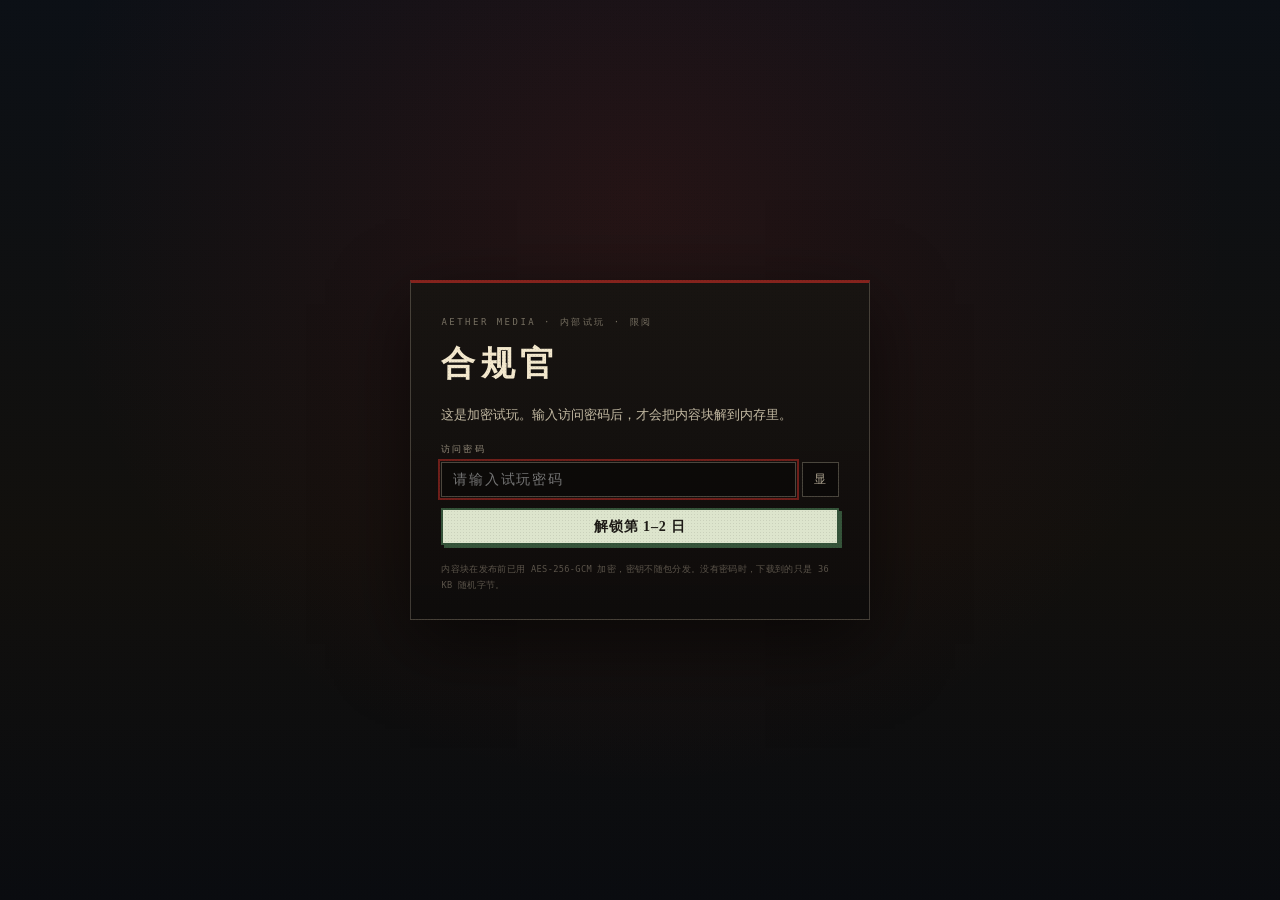
==== index.html @ 69212d33 "demo build 2026-10-22 08:25" ====
<!DOCTYPE html>
<html lang="zh-CN">
  <head>
    <meta charset="UTF-8" />
    <meta name="viewport" content="width=device-width, initial-scale=1.0" />
    <meta name="robots" content="noindex, nofollow" />
    <meta name="referrer" content="no-referrer" />
    <title>合规官 — 试玩版 · Aether Media</title>
    <link rel="icon" type="image/png" href="./assets/images/app-icon.png" />
    <script type="module" crossorigin src="./assets/index-Dkx4NLuJ.js"></script>
    <link rel="stylesheet" crossorigin href="./assets/index-CiY8fDGL.css">
  </head>
  <body class="demo-body">
    <div id="demo-gate"></div>
    <div id="app"></div>
    <noscript>本试玩需要 JavaScript 与 WebCrypto。</noscript>
  </body>
</html>
---- assets/index-CiY8fDGL.css ----
:root{--desk: #241a13;--desk-deep: #150f0a;--paper: #ece0c4;--paper-2: #e3d4b2;--paper-3: #d8c69f;--ink: #1d1a16;--ink-2: #453b2e;--ink-3: #6d5f4a;--red: #ad2b24;--red-deep: #7c1c18;--gold: #b9862c;--jade: #34655a;--green: #3f5f42;--shadow: rgba(12, 8, 5, .45);--serif: "Songti SC", "STSong", "Source Han Serif SC", "Noto Serif SC", "SimSun", serif;--sans: "PingFang SC", "Hiragino Sans GB", "Microsoft YaHei", "Helvetica Neue", Arial, sans-serif;--mono: "SF Mono", "Menlo", "Consolas", monospace;font-family:var(--sans);color-scheme:light}*{box-sizing:border-box}html,body{min-height:100%}html{font-size:calc(16px * var(--ui-scale, 1))}body{margin:0;color:var(--ink);background-color:var(--desk);background-image:linear-gradient(#140e0ad1,#100b08eb),url(./desk-bg-CKVrKDZt.jpg);background-size:cover;background-attachment:fixed;background-position:center;font-size:.9375rem;line-height:1.6;-webkit-font-smoothing:antialiased}body:after{content:"";position:fixed;top:0;right:0;bottom:0;left:0;pointer-events:none;z-index:3;opacity:.16;mix-blend-mode:multiply;background-image:radial-gradient(rgba(0,0,0,.55) .5px,transparent .6px);background-size:3px 3px}html.pref-crt body:before{content:"";position:fixed;top:0;right:0;bottom:0;left:0;pointer-events:none;z-index:30;opacity:1;background-image:radial-gradient(ellipse at 50% 46%,transparent 52%,rgba(0,0,0,.38) 100%),repeating-linear-gradient(to bottom,rgba(0,0,0,.1) 0,rgba(0,0,0,.1) 1px,transparent 1px,transparent 3px);animation:crt-breathe 7.5s steps(1,end) infinite;will-change:opacity}@keyframes crt-breathe{0%,92%{opacity:1}93%{opacity:.92}94%{opacity:1}95%{opacity:.96}to{opacity:1}}html.pref-crt.pref-reduce-motion body:before{animation:none;opacity:1}h1,h2,h3{font-family:var(--serif);font-weight:700;letter-spacing:.04em;margin:0 0 .5rem}.paper{position:relative;padding:1rem 1.15rem 1.15rem;background-color:var(--paper);background-image:linear-gradient(#ece0c4e6,#e3d4b2eb),url(./panel-texture-ByW0bT9y.jpg);background-size:cover;border:1px solid #b9a583;box-shadow:0 1px #fffaeb99 inset,0 14px 30px #00000061}.paper:before{content:"";position:absolute;top:5px;right:5px;bottom:5px;left:5px;border:1px solid rgba(29,26,22,.14);pointer-events:none}.paper-head{display:flex;align-items:baseline;justify-content:space-between;gap:.75rem;padding-bottom:.5rem;margin-bottom:.75rem;border-bottom:2px solid var(--red);position:relative}.paper-head:after{content:"";position:absolute;left:0;right:0;bottom:-5px;height:1px;background:var(--red);opacity:.55}.paper-head h2{margin:0;font-size:.95rem;letter-spacing:.22em;color:var(--red-deep)}.paper-stamp{font-family:var(--mono);font-size:.68rem;letter-spacing:.08em;color:var(--ink-3)}.masthead,.top-bar{display:flex;align-items:center;justify-content:space-between;gap:1rem;flex-wrap:wrap;padding:.55rem 1.25rem;background-color:var(--paper-2);background-image:linear-gradient(#e7d9bced,#d6c4a4f2),url(./panel-texture-ByW0bT9y.jpg);background-size:cover;border-bottom:4px double var(--red);box-shadow:0 6px 18px #00000059;position:sticky;top:0;z-index:6}.masthead-brand,.brand{display:flex;align-items:center;gap:.7rem}.masthead-seal{display:grid;place-items:center;width:2.35rem;height:2.35rem;background:var(--red);color:#fdf3dc;font-family:var(--serif);font-size:1.35rem;font-weight:700;line-height:1;transform:rotate(-4deg);box-shadow:0 2px #0000004d,0 0 0 3px #ad2b2429;border-radius:3px}.masthead-title,.brand-title{margin:0;font-family:var(--serif);font-size:1.3rem;font-weight:900;letter-spacing:.3em;color:var(--ink);line-height:1.15}.masthead-sub,.brand-sub{display:block;margin-top:.1rem;font-size:.66rem;letter-spacing:.16em;text-transform:uppercase;color:var(--ink-3)}.brand-sub{margin-left:.6rem;display:inline}.gauges,.stats{display:flex;align-items:center;gap:.85rem;flex-wrap:wrap;font-size:.7rem;color:var(--ink-2)}.gauge{display:inline-flex;align-items:center;gap:.35rem;font-family:var(--mono);font-size:.66rem;letter-spacing:.04em}.gauge-label{color:var(--ink-3)}.gauge-bar{display:inline-block;width:46px;height:5px;background:#1d1a1629;border:1px solid rgba(29,26,22,.3)}.gauge-bar>span{display:block;height:100%;background:var(--ink-2)}.gauge--perf .gauge-bar>span{background:var(--gold)}.gauge--risk .gauge-bar>span{background:var(--red)}.gauge--trust .gauge-bar>span{background:var(--jade)}.gauge--family .gauge-bar>span{background:#8a6b3f}.gauge-value{min-width:1.6em;text-align:right;font-weight:700}.desk{display:grid;grid-template-columns:minmax(250px,300px) minmax(0,1fr);gap:1rem;padding:1rem 1.15rem .5rem;align-items:start}.desk--three{grid-template-columns:minmax(248px,296px) minmax(0,1fr) minmax(230px,276px)}.desk-host{min-height:100vh}.rules-panel{position:sticky;top:4.7rem}.rule-list{list-style:none;margin:0;padding:0}.rule{padding:0 0 .65rem .7rem;margin-bottom:.65rem;border-bottom:1px dashed rgba(29,26,22,.28);border-left:3px solid rgba(29,26,22,.2)}.rule:last-child{border-bottom:none}.rule strong{display:block;font-family:var(--serif);font-size:.92rem;letter-spacing:.06em}.rule p{margin:.2rem 0 .3rem;font-size:.76rem;line-height:1.55;color:var(--ink-2)}.rule--high{border-left-color:var(--red)}.rule--high strong{color:var(--red-deep)}.rule--medium{border-left-color:var(--gold)}.rule--medium strong{color:#8a5f14}.rule--low{border-left-color:var(--jade)}.rule-markets,.conflict-markets{font-family:var(--mono);font-size:.62rem;letter-spacing:.08em;color:var(--ink-3)}.conflicts{margin-top:.5rem;padding-top:.6rem;border-top:2px solid rgba(29,26,22,.5)}.conflicts h3{font-size:.74rem;letter-spacing:.2em;color:var(--red-deep);margin-bottom:.45rem}.conflicts ul{list-style:none;margin:0;padding:0}.conflicts li{margin-bottom:.6rem;font-size:.74rem;line-height:1.5}.conflict-pair{display:block;font-family:var(--serif);font-weight:700;color:var(--red-deep);letter-spacing:.03em}.conflicts li p{margin:.15rem 0;color:var(--ink-2)}.paper--review{overflow:hidden}.paper--review:after{content:"";position:absolute;right:1.1rem;bottom:.6rem;width:92px;height:92px;background:url(./seal-DqnexsbN.jpg) center / contain no-repeat;mix-blend-mode:multiply;opacity:.22;transform:rotate(-8deg);pointer-events:none;z-index:0}.paper--review>*{position:relative;z-index:1}.case-head{position:relative;padding-bottom:.7rem;margin-bottom:.8rem;border-bottom:1px solid rgba(29,26,22,.25)}.case-badge{display:inline-block;padding:.05rem .45rem;font-family:var(--mono);font-size:.6rem;letter-spacing:.14em;color:var(--red-deep);border:1px solid var(--red);background:#ad2b240f}.case-title,.doc-header h1{margin:.35rem 0 .2rem;font-size:1.5rem;line-height:1.25;letter-spacing:.02em}.case-meta,.summary,.case-summary{margin:.15rem 0;font-size:.76rem;color:var(--ink-3);letter-spacing:.02em}.case-summary{font-size:.84rem;color:var(--ink-2);line-height:1.55}.screening{display:grid;grid-template-columns:minmax(0,1.22fr) minmax(0,1fr);grid-template-areas:"screen strip" "transport strip";gap:.5rem .8rem;align-items:start;margin-bottom:.55rem}.screen{grid-area:screen}.transport{grid-area:transport;align-self:end}.filmstrip{grid-area:strip;align-self:stretch}.screen{position:relative;aspect-ratio:4 / 3;max-height:36vh;overflow:hidden;background:#0d0a07;border:7px solid #171009;box-shadow:0 0 0 1px #000,0 12px 26px #00000080,0 0 0 10px #1d1a1614}.screen-img{width:100%;height:100%;object-fit:cover;display:block;filter:saturate(.88) contrast(1.05) sepia(.08)}.screen-scan{position:absolute;top:0;right:0;bottom:0;left:0;pointer-events:none;background:repeating-linear-gradient(0deg,#00000029 0,#00000029 1px,#0000 1px,#0000 3px);mix-blend-mode:multiply}.screen:after{content:"";position:absolute;top:0;right:0;bottom:0;left:0;pointer-events:none;box-shadow:inset 0 0 90px #000000a6}.screen-hud{position:absolute;top:.5rem;left:.65rem;right:.65rem;display:flex;align-items:center;gap:.6rem;font-family:var(--mono);font-size:.62rem;letter-spacing:.12em;color:#f2e7cd;text-shadow:0 1px 4px rgba(0,0,0,.9);z-index:2}.hud-rec{display:inline-flex;align-items:center;gap:.3rem;color:#f0d9a8}.hud-rec:before{content:"";width:6px;height:6px;border-radius:50%;background:#cf3a2c;box-shadow:0 0 6px #cf3a2c;animation:rec-blink 1.8s infinite}@keyframes rec-blink{0%,45%{opacity:1}55%,to{opacity:.25}}.hud-time{margin-left:auto}.screen-caption{position:absolute;left:0;right:0;bottom:0;display:flex;align-items:baseline;gap:.55rem;padding:1.6rem .75rem .55rem;background:linear-gradient(transparent,#080604db);color:#f4ead4;font-family:var(--serif);font-size:.95rem;letter-spacing:.08em;z-index:2}.screen-shot{flex:none;padding:.02rem .35rem;border:1px solid rgba(244,234,212,.55);font-family:var(--mono);font-size:.58rem;letter-spacing:.12em}.transport{display:flex;align-items:center;gap:.7rem;padding:.55rem 0 .4rem}.transport-buttons{display:flex;gap:.25rem}.transport-buttons .btn{min-width:2.1rem;padding:.2rem .35rem;font-size:.7rem}.btn--play{min-width:2.6rem!important;font-size:.85rem!important;background:var(--ink);color:#f1e4c8;border-color:var(--ink);box-shadow:2px 2px #1d1a1680}.btn--play.is-playing{background:var(--red);border-color:var(--red-deep)}.transport-mode{flex:none;font-family:var(--mono);font-size:.6rem;letter-spacing:.1em;color:var(--ink-3)}.timeline{flex:1;min-width:0;padding-top:.35rem;cursor:pointer;outline:none;touch-action:none}.tl-track{position:relative;height:11px;background:#171008;border:1px solid #000;box-shadow:inset 0 1px 4px #000c}.tl-bands{position:absolute;top:0;right:0;bottom:0;left:0;pointer-events:none;z-index:1}.tl-band{position:absolute;top:0;bottom:0;background:repeating-linear-gradient(135deg,#ad2b248c 0,#ad2b248c 3px,#ad2b2433 3px,#ad2b2433 6px);border-left:1px solid rgba(255,220,160,.55);border-right:1px solid rgba(255,220,160,.55)}.tl-fill{position:absolute;inset:0 auto 0 0;width:0;background:linear-gradient(90deg,#6f1a16,#c0392b 70%,#d9a441);opacity:.28}.tl-markers{position:absolute;top:0;right:0;bottom:0;left:0}.tl-marker{position:absolute;top:50%;width:10px;height:10px;margin-left:-5px;margin-top:-5px;padding:0;border:1px solid #120c07;background:var(--gold);transform:rotate(45deg);cursor:pointer;z-index:3;box-shadow:0 0 0 1px #f2e7cd59}.tl-marker:hover{transform:rotate(45deg) scale(1.35)}.tl-marker--high{background:#c0392b}.tl-marker--medium{background:#c58a2a}.tl-marker--low{background:#5c7f6a}.tl-playhead{position:absolute;top:-5px;bottom:-5px;left:0;width:2px;background:#f5e9cd;box-shadow:0 0 8px #f5e9cde6;z-index:4}.tl-playhead:before{content:"";position:absolute;top:-4px;left:-3px;width:8px;height:8px;background:#f5e9cd;clip-path:polygon(50% 0,100% 100%,0 100%)}.tl-ticks{position:relative;height:1rem;margin-top:.1rem;font-family:var(--mono);font-size:.55rem;color:var(--ink-3)}.tl-tick{position:absolute;top:0;transform:translate(-50%);white-space:nowrap}.tl-tick:first-child{transform:none}.tl-tick:last-child{transform:translate(-100%)}.filmstrip{display:grid;grid-template-columns:repeat(2,minmax(0,1fr));gap:.45rem;list-style:none;margin:.35rem 0 0;padding:.65rem .5rem;background:#1a120b;border:1px solid #000;box-shadow:inset 0 0 0 1px #f2e7cd14;position:relative}.filmstrip:before,.filmstrip:after{content:"";position:absolute;left:0;right:0;height:7px;background-image:repeating-linear-gradient(90deg,rgba(236,224,196,.75) 0 6px,transparent 6px 15px);opacity:.5;pointer-events:none}.filmstrip:before{top:1px}.filmstrip:after{bottom:1px}.strip-cell{display:flex;flex-direction:column;gap:.25rem;min-width:0}.strip-btn{position:relative;display:block;padding:0;border:1px solid #000;background:#0d0a07;cursor:pointer;overflow:hidden;line-height:0;transition:transform .12s ease,box-shadow .12s ease}.strip-btn img{width:100%;aspect-ratio:4 / 3;object-fit:cover;filter:saturate(.8) contrast(1.05) brightness(.92);transition:filter .15s ease}.strip-btn:hover img{filter:saturate(1) brightness(1)}.strip-btn.is-active{border-color:var(--red);box-shadow:0 0 0 2px var(--red),0 0 14px #ad2b248c}.strip-btn.is-active img{filter:saturate(1.05) brightness(1.05)}.strip-no{position:absolute;top:2px;left:3px;font-family:var(--mono);font-size:.55rem;color:#f2e7cd;background:#0a0704ad;padding:0 3px;line-height:1.5}.strip-shot{position:absolute;right:3px;bottom:2px;font-family:var(--mono);font-size:.52rem;letter-spacing:.1em;color:#f2e7cd;background:#0a0704ad;padding:0 3px;line-height:1.5}.strip-btn.is-flagged:after{content:"";position:absolute;top:0;right:0;width:0;height:0;border-top:12px solid var(--red);border-left:12px solid transparent;pointer-events:none}.strip-label{font-size:.65rem;line-height:1.35;color:#ece0c4c7;letter-spacing:.02em;overflow:hidden;display:-webkit-box;-webkit-line-clamp:2;-webkit-box-orient:vertical}.strip-label--flagged{color:#e8b48a}.strip-label--flagged:before{content:"⚠ ";color:#d9624f}.transcript-wrap{margin-bottom:.85rem}.transcript-head{display:flex;align-items:baseline;justify-content:space-between;border-bottom:1px solid rgba(29,26,22,.3);margin-bottom:.35rem}.transcript-head h3{margin:0;font-size:.8rem;letter-spacing:.2em;color:var(--red-deep)}.transcript-hint{font-size:.62rem;color:var(--ink-3);letter-spacing:.04em;transition:color .16s ease}.transcript-hint.is-complete{color:var(--red-deep)}.document-body{max-height:18.5vh;overflow-y:auto;padding:.6rem .75rem;background:#fffae880;border:1px solid rgba(29,26,22,.22);box-shadow:inset 0 0 22px #785f3c24;font-family:var(--serif);font-size:.95rem;line-height:1.85;white-space:pre-wrap}mark.highlight{position:relative;background:#d9a44152;box-shadow:inset 0 -2px #ad2b2459;color:inherit;padding:0 1px;cursor:pointer;transition:background .15s ease}mark.highlight:hover{background:#d9a4418c}mark.highlight.is-current{background:#ad2b2438;box-shadow:inset 0 -2px 0 var(--red);outline:1px dashed rgba(173,43,36,.5);outline-offset:2px}mark.highlight.is-flash{animation:mark-flash .9s ease}@keyframes mark-flash{0%,to{background:#ad2b2433}40%{background:#ad2b2499;color:#fdf3dc}}.mark-badge{display:inline-block;margin:0 0 0 2px;padding:0 3px;font-family:var(--mono);font-size:.55rem;line-height:1.5;color:#fdf3dc;background:var(--red-deep);vertical-align:super}.decisions{display:grid;grid-template-columns:repeat(4,minmax(0,1fr));gap:.55rem;padding-top:.7rem;border-top:2px solid rgba(29,26,22,.35)}.btn{-webkit-appearance:none;-moz-appearance:none;appearance:none;display:inline-flex;flex-direction:column;align-items:center;justify-content:center;gap:.05rem;padding:.42rem .7rem;background:#f3e8cd;color:var(--ink);border:2px solid var(--ink);border-radius:0;font-family:var(--serif);font-size:.88rem;font-weight:700;letter-spacing:.06em;cursor:pointer;box-shadow:3px 3px #1d1a16c7;transition:transform .08s ease,box-shadow .08s ease,background .12s ease}.btn:hover{transform:translate(-1px,-1px);box-shadow:4px 4px #1d1a16d1}.btn:active{transform:translate(2px,2px);box-shadow:1px 1px #1d1a16b3}.btn:focus-visible{outline:2px solid var(--red);outline-offset:2px}.btn-hint{font-family:var(--sans);font-size:.58rem;font-weight:400;letter-spacing:.02em;color:var(--ink-3)}.btn{position:relative}.btn-key{position:absolute;top:.18rem;left:.22rem;min-width:.95rem;padding:0 .18rem;font-family:var(--mono, monospace);font-size:.52rem;line-height:1.15;text-align:center;color:var(--ink-3);border:1px solid currentColor;border-radius:2px;opacity:.55}.btn.is-key-hit{transform:translateY(1px);box-shadow:inset 0 2px #1d1a1659}.decisions-hint{grid-column:1 / -1;margin:0;font-family:var(--sans);font-size:.6rem;letter-spacing:.04em;color:var(--ink-3);text-align:right}.btn--approve{background:#dde5cd;border-color:#35543a;box-shadow:3px 3px #35543a}.btn--modify{background:#f0e3bd;border-color:#8a6418;box-shadow:3px 3px #8a6418}.btn--reject{background:#f2d8d1;border-color:#7c1c18;box-shadow:3px 3px #7c1c18}.btn--escalate{background:#dbe4de;border-color:#2c554c;box-shadow:3px 3px #2c554c}.btn--icon{flex-direction:row;min-width:2rem;padding:.2rem .4rem;font-family:var(--sans);font-size:.78rem;letter-spacing:0;box-shadow:2px 2px #1d1a1699}.btn--icon:hover{transform:none;box-shadow:2px 2px #1d1a1699;background:#fff6e2}.btn--icon:active{transform:translate(1px,1px);box-shadow:1px 1px #1d1a1699}.audio-control{padding:.2rem .45rem;min-width:2.2rem}.paper--threads .case-dialogue{border:none;padding:0;margin:0 0 .9rem}.case-dialogue h3,.market-block h3{font-size:.68rem;letter-spacing:.16em;color:var(--ink-3);margin:0 0 .4rem;padding-bottom:.2rem;border-bottom:1px solid rgba(29,26,22,.2)}.case-dialogue ul{list-style:none;margin:0;padding:0}.case-dialogue li{font-size:.74rem;line-height:1.6;color:var(--ink-2);padding:.35rem 0 .35rem .55rem;border-left:2px solid rgba(173,43,36,.35);margin-bottom:.35rem}.case-dialogue li strong{display:block;font-family:var(--serif);font-size:.72rem;color:var(--red-deep);letter-spacing:.04em}.market-block{margin-top:.6rem;padding-top:.55rem;border-top:1px dashed rgba(29,26,22,.3)}.market-quips{list-style:none;margin:0;padding:0;font-size:.72rem;line-height:1.6;color:var(--ink-2)}.market-quips li{margin-bottom:.3rem;padding-left:.7rem;position:relative}.market-quips li:before{content:"※";position:absolute;left:0;color:var(--gold);font-size:.62rem}.footer{text-align:center;font-size:.66rem;letter-spacing:.1em;color:#ece0c48c;padding:.55rem 1rem .6rem}.title-stage{min-height:100vh;display:flex;align-items:center;justify-content:center;padding:5vh 1rem;background-color:var(--desk);background-image:linear-gradient(#120b0785,#0c0805db),var(--title-bg);background-size:cover;background-position:center;position:relative}.title-stage:after{content:"";position:absolute;top:0;right:0;bottom:0;left:0;pointer-events:none;background:radial-gradient(circle at 50% 42%,transparent 20%,rgba(10,7,5,.55) 100%)}.title-screen{position:relative;z-index:1;width:min(92vw,700px);padding:2.2rem 2rem 1.6rem;text-align:center;background-color:var(--paper);background-image:linear-gradient(#ece0c4e6,#dfd0b0ed),url(./panel-texture-ByW0bT9y.jpg);background-size:cover;border:1px solid #b7a17c;box-shadow:0 1px #fffaeba6 inset,0 26px 60px #0000008c}.title-screen:before{content:"";position:absolute;top:7px;right:7px;bottom:7px;left:7px;border:1px solid rgba(29,26,22,.18);pointer-events:none}.title-screen:after{content:"";position:absolute;top:0;left:0;width:5.5rem;height:.6rem;background:var(--red)}.title-eyebrow{font-family:var(--mono);font-size:.62rem;letter-spacing:.32em;text-transform:uppercase;color:var(--ink-3);margin:0}.title-main{margin:.4rem 0 .2rem;font-family:var(--serif);font-size:clamp(2.4rem,7vw,3.6rem);font-weight:900;letter-spacing:.28em;color:var(--red-deep);text-shadow:1px 1px 0 rgba(255,246,226,.7)}.title-seal{position:absolute;top:1rem;right:1.1rem;display:grid;place-items:center;width:3.1rem;height:3.1rem;border:2px solid rgba(173,43,36,.75);border-radius:4px;color:#ad2b24d9;font-family:var(--serif);font-size:1.5rem;font-weight:700;letter-spacing:0;transform:rotate(6deg);box-shadow:inset 0 0 0 3px #ece0c4e6,inset 0 0 0 4px #ad2b2473;opacity:.9;padding:0;background:transparent;cursor:pointer;transition:transform .12s ease,opacity .12s ease}.title-seal:hover{opacity:1;transform:rotate(2deg) scale(1.04)}.title-seal.is-stamped{animation:seal-stamp .38s ease-out}@keyframes seal-stamp{0%{transform:rotate(6deg) scale(.86);opacity:.55}40%{transform:rotate(-3deg) scale(1.08);opacity:1}to{transform:rotate(6deg) scale(1);opacity:.9}}.title-kicker{margin:.15rem 0 0;font-family:var(--mono);font-size:.6rem;letter-spacing:.3em;color:var(--ink-3)}.title-tagline{max-width:30rem;margin:.5rem auto 0;font-size:.85rem;line-height:1.75;color:var(--ink-2)}.title-ng-hint{color:var(--red-deep);font-size:.74rem;line-height:1.5}.title-disclaimer{max-width:32rem;margin:.55rem auto 0;padding-top:.5rem;border-top:1px dotted rgba(29,26,22,.28);font-family:var(--serif);font-size:.68rem;line-height:1.65;color:var(--ink-3)}.title-ng-hint--top{max-width:30rem;margin:.8rem auto 0;padding:.35rem .6rem;border:1px dashed rgba(173,43,36,.5);background:#ad2b240d}.save-slots{display:flex;flex-direction:column;gap:.5rem;margin:1.1rem 0 0;text-align:left}.save-slot{padding:.55rem .7rem;border:1px solid rgba(29,26,22,.35);background:#fffae98c;box-shadow:inset 0 0 0 1px #ffffff59}.save-slot--active{border-color:var(--red);box-shadow:inset 0 0 0 1px #ad2b2440,0 0 0 2px #ad2b241f}.save-slot--empty{border-style:dashed}.save-slot-head{display:flex;align-items:center;gap:.45rem;margin-bottom:.2rem}.save-slot-id{font-family:var(--serif);font-weight:700;letter-spacing:.12em;font-size:.85rem}.save-slot-tag{font-family:var(--mono);font-size:.55rem;letter-spacing:.1em;padding:.02rem .3rem;color:var(--paper);background:var(--red)}.save-slot-status{margin:0 0 .45rem;font-size:.72rem;color:var(--ink-3);line-height:1.45}.save-slot-actions{display:flex;flex-wrap:wrap;gap:.35rem}.save-slot-actions .btn{font-size:.72rem;padding:.22rem .55rem;box-shadow:2px 2px #1d1a1699}.save-slot-delete{margin-left:auto;background:transparent;border-color:#1d1a1659;box-shadow:none;color:var(--ink-3)}.title-actions{display:flex;flex-wrap:wrap;align-items:center;justify-content:center;gap:.4rem;margin-top:.9rem}.title-actions .btn{flex-direction:row;font-size:.74rem;font-weight:400;padding:.28rem .6rem;box-shadow:2px 2px #1d1a1680}.title-note{margin:1.2rem 0 .15rem;font-family:var(--mono);font-size:.6rem;letter-spacing:.14em;color:var(--ink-3)}.title-meta{margin:0;font-family:var(--mono);font-size:.6rem;letter-spacing:.06em;color:var(--ink-3)}.briefing-overlay{position:fixed;top:0;right:0;bottom:0;left:0;display:flex;align-items:center;justify-content:center;padding:1rem;background:#0e0906c7;-webkit-backdrop-filter:blur(2px) saturate(.85);backdrop-filter:blur(2px) saturate(.85);z-index:10}.flow-card,.briefing-card{position:relative;width:min(94vw,660px);max-height:88vh;overflow:auto;padding:1.4rem 1.6rem 1.3rem;background-color:var(--paper);background-image:linear-gradient(#ece0c4e6,#e0d0b0ed),url(./panel-texture-ByW0bT9y.jpg);background-size:cover;border:1px solid #b7a17c;box-shadow:0 1px #fffaeb99 inset,0 22px 50px #00000080;color:var(--ink)}#app>.flow-card{margin:3.4vh auto 1.4rem;max-height:82vh}.flow-card:before,.briefing-card:before{content:"";position:absolute;top:6px;right:6px;bottom:6px;left:6px;border:1px solid rgba(29,26,22,.16);pointer-events:none}.flow-card:after{content:"";position:absolute;top:0;left:0;width:3.6rem;height:.55rem;background:var(--red)}.flow-card h2,.briefing-card h2{margin:.15rem 0 .6rem;font-size:1.28rem;letter-spacing:.06em;color:var(--ink)}.modify-card{width:min(94vw,540px);margin:0}.directive-list{padding-left:1.1rem;font-size:.82rem;line-height:1.65;color:var(--ink-2)}.briefing-aside{margin:.7rem 0;padding:.45rem .7rem;border-left:3px solid var(--gold);background:#fffae88c;font-size:.78rem;color:var(--ink-2)}.amendment-box{margin:.85rem 0;padding:.55rem .75rem;border:1px dashed rgba(138,100,24,.7);background:#f0e3bd80;font-size:.8rem}.amendment-box h3{margin:0 0 .3rem;font-size:.7rem;letter-spacing:.18em;color:#8a6418}.amendment-box ul{margin:0;padding-left:1rem;color:var(--ink-2)}.ng-plus-box{border-color:var(--red);background:#ad2b2412}.briefing-actions{display:flex;flex-wrap:wrap;gap:.45rem;margin-top:1.1rem;padding-top:.8rem;border-top:1px solid rgba(29,26,22,.25)}.flow-card>.briefing-actions{position:sticky;bottom:0;z-index:2;margin-bottom:-.2rem;padding-bottom:.55rem;background:linear-gradient(#ece0c400,#e8dbbdf5 24%,#e4d6b6)}.briefing-actions .btn{flex-direction:row;font-size:.78rem;font-weight:400;padding:.32rem .7rem;box-shadow:2px 2px #1d1a168c}.mail-card{width:min(94vw,560px)}.mail-portrait{float:right;width:104px;margin:.1rem 0 .7rem .9rem;border:4px solid #1a120b;box-shadow:0 0 0 1px #000,0 6px 14px #00000059;filter:saturate(.92)}.mail-from{margin:0 0 .2rem;font-family:var(--mono);font-size:.64rem;letter-spacing:.1em;color:var(--ink-3)}.mail-subject{margin:0 0 .8rem;padding-bottom:.4rem;border-bottom:2px solid var(--red);font-size:1.1rem;color:var(--red-deep)}.mail-body{font-family:var(--serif);font-size:.95rem;line-height:1.9;color:var(--ink)}.mail-card--urgent{border-color:var(--red)}.mail-card--urgent:after{background:var(--red-deep)}.pause-card{width:min(92vw,360px)}.pause-actions{display:flex;flex-direction:column;gap:.4rem;margin-top:.8rem}.pause-actions .btn{width:100%;flex-direction:row;font-size:.82rem}.settings-card{width:min(92vw,460px);max-height:88vh;display:flex;flex-direction:column;gap:.55rem}.settings-body{flex:1 1 auto;min-height:0;overflow-y:auto;padding-right:.3rem}.settings-group{padding:.55rem 0 .25rem;border-top:1px solid rgba(29,26,22,.18)}.settings-group:first-of-type{border-top:0;padding-top:0}.settings-group-label{display:block;margin-bottom:.45rem;font-family:var(--sans);font-size:.6rem;letter-spacing:.22em;text-transform:uppercase;color:var(--ink-3)}.settings-seg{display:flex;gap:.4rem;margin-bottom:.45rem}.settings-seg-btn{flex:1;padding:.3rem .4rem;font-size:.78rem}.settings-seg-btn.is-active{background:var(--red);border-color:var(--red-deep);color:#f7ecd2}.settings-hint{margin:0 0 .5rem}.settings-row{display:flex;align-items:center;justify-content:space-between;gap:.8rem;margin-bottom:.6rem;font-size:.82rem}.settings-row input[type=range]{flex:1;accent-color:var(--red)}.settings-check{display:flex;gap:.45rem;align-items:center;margin-bottom:.8rem;font-size:.82rem}.settings-check input{accent-color:var(--red)}.worklog-card{width:min(94vw,720px);max-height:84vh}.worklog-tabs{display:flex;flex-wrap:wrap;gap:.3rem;margin-bottom:.6rem}.worklog-tabs .btn{flex-direction:row;font-size:.7rem;padding:.2rem .5rem;box-shadow:2px 2px #1d1a1680}.worklog-tab--active{background:var(--ink);color:var(--paper)}.worklog-table{width:100%;border-collapse:collapse;font-size:.74rem;margin-bottom:.8rem}.worklog-table th,.worklog-table td{border-bottom:1px solid rgba(29,26,22,.22);padding:.3rem .45rem;text-align:left;vertical-align:top}.worklog-table th{font-family:var(--serif);letter-spacing:.08em;color:var(--red-deep);border-bottom:2px solid rgba(173,43,36,.5)}.worklog-shape{margin:0 0 .8rem;padding:.5rem .6rem .45rem;border:1px solid rgba(29,26,22,.24);border-left:3px solid rgba(124,28,24,.55);background:#f3e8cd73}.worklog-shape-head{display:flex;align-items:baseline;gap:.45rem;margin-bottom:.35rem}.worklog-shape-key{padding:.02rem .28rem;border:1px solid rgba(124,28,24,.5);font-family:var(--sans);font-size:.56rem;letter-spacing:.16em;color:var(--ink-3)}.worklog-shape-name{font-family:var(--serif);font-size:.86rem;font-weight:700;color:var(--red-deep)}.worklog-shape-share{margin-left:auto;font-family:var(--mono);font-size:.56rem;color:var(--ink-3)}.worklog-bars{display:flex;align-items:flex-end;gap:.3rem;height:3rem;padding-bottom:1rem;border-bottom:1px solid rgba(29,26,22,.4)}.worklog-bar{position:relative;display:flex;flex:1 1 0;align-items:flex-end;justify-content:center;height:100%}.worklog-bar-fill{display:block;width:100%;max-width:2.4rem;min-height:2px;background-image:repeating-linear-gradient(45deg,#7c1c18cc 0,#7c1c18cc 2px,#7c1c1859 2px,#7c1c1859 4px);border:1px solid rgba(124,28,24,.7);border-bottom:0}.worklog-bar-label{position:absolute;bottom:-1.05rem;font-family:var(--sans);font-size:.56rem;color:var(--ink-3)}.worklog-shape-note{margin:.15rem 0 0;font-family:var(--sans);font-size:.64rem;line-height:1.6;color:var(--ink-3)}.ach-panel{width:min(94vw,560px)}.ach-list{list-style:none;margin:0 0 .9rem;padding:0}.ach-list li{padding:.45rem 0;border-bottom:1px dashed rgba(29,26,22,.28);font-size:.82rem}.ach-list li strong{font-family:var(--serif);letter-spacing:.04em}.ach--locked{opacity:.42}.ach--unlocked strong:after{content:" ✓";color:var(--red)}.ach-steam{display:block;font-family:var(--mono);font-size:.58rem;letter-spacing:.06em;color:var(--ink-3)}.endings-panel{width:min(94vw,660px);display:flex;flex-direction:column}.endings-grid{list-style:none;margin:0 0 .8rem;padding:0;overflow-y:auto;display:flex;flex-direction:column;gap:.45rem}.archive-ending{display:flex;gap:.65rem;padding:.45rem;border:1px solid rgba(29,26,22,.22);background:#fffae973}.archive-ending--locked{opacity:.5}.ending-thumb{width:64px;height:64px;object-fit:cover;flex:none;border:1px solid rgba(29,26,22,.35);filter:saturate(.9)}.ending-thumb--locked{background:repeating-linear-gradient(45deg,#1d1a161a 0,#1d1a161a 4px,#1d1a1608 4px,#1d1a1608 8px)}.archive-ending-body strong{display:block;font-family:var(--serif);font-size:.9rem;letter-spacing:.04em;color:var(--red-deep)}.archive-ending-body p{margin:.1rem 0 0;font-size:.74rem;line-height:1.5;color:var(--ink-2)}.archive-shape{display:inline-block;margin-top:.3rem;padding:.04rem .34rem;border:1px solid rgba(124,28,24,.4);font-family:var(--mono);font-size:.6rem;letter-spacing:.08em;color:#7c1c18e6;transform:rotate(-.6deg)}.ending-card{width:min(94vw,700px)}.ending-art{display:block;width:auto;max-width:min(100%,230px);max-height:30vh;object-fit:contain;margin:0 auto .7rem;border:6px solid #1a120b;box-shadow:0 0 0 1px #000,0 12px 26px #00000073;filter:saturate(.92) contrast(1.03)}.ending-epigraph{padding:.6rem 0 .6rem .8rem;border-left:3px solid var(--red);font-family:var(--serif);font-size:1rem;line-height:1.85;color:var(--ink)}.ending-stats{list-style:none;margin:.7rem 0;padding:.55rem 0 0;border-top:1px dashed rgba(29,26,22,.3);font-family:var(--mono);font-size:.7rem;line-height:1.9;color:var(--ink-2)}.evening-event{margin:.9rem 0;padding:.7rem .9rem;background:#fffae88c;border-left:3px solid var(--red)}.night-log{margin:.8rem 0 .2rem;padding:.6rem .8rem;background:#fffae880;border-left:3px solid var(--ink-3)}.night-log h3{margin:0 0 .35rem;font-size:.72rem;letter-spacing:.18em;color:var(--ink-3)}.night-log ul{margin:0;padding:0;list-style:none;display:grid;gap:.3rem}.night-log li{display:flex;flex-wrap:wrap;align-items:baseline;gap:.5rem;font-size:.8rem;color:var(--ink-2)}.night-log .night-day{font-family:var(--mono);font-size:.68rem;color:var(--ink-3)}.night-log em{font-family:var(--mono);font-size:.68rem;font-style:normal;color:var(--ink-3)}.night-log-foot{margin:.45rem 0 0;font-size:.68rem;color:var(--ink-3)}.evening-tag{margin:.6rem 0 0;padding-top:.5rem;border-top:1px dashed rgba(29,26,22,.25);display:grid;gap:.3rem}.evening-tag>div{display:grid;grid-template-columns:4.6rem 1fr;gap:.5rem;align-items:baseline}.evening-tag dt{font-family:var(--mono);font-size:.66rem;letter-spacing:.1em;color:var(--red-deep)}.evening-tag dd{margin:0;font-size:.78rem;line-height:1.7;color:var(--ink-2)}.last-night{margin:.2rem 0 .7rem;padding:.4rem .6rem;font-size:.78rem;line-height:1.7;color:var(--red-deep);background:#ad2b240f;border-left:3px solid var(--red-deep)}.evening-choice{margin:.9rem 0 .2rem;padding:.75rem .9rem;background:#fffdf4b3;border:1px solid rgba(29,26,22,.25)}.evening-choice-prompt{margin:0 0 .55rem;font-size:.76rem;letter-spacing:.08em;color:var(--ink-3)}.evening-choice-options{display:grid;grid-template-columns:repeat(auto-fit,minmax(220px,1fr));gap:.5rem}.choice-card{display:flex;flex-direction:column;gap:.2rem;padding:.55rem .7rem;text-align:left;background:var(--paper);border:1px solid rgba(29,26,22,.35);color:var(--ink);font-family:var(--serif);cursor:pointer;transition:background .12s ease,border-color .12s ease}.choice-card:hover:not(:disabled){background:#ad2b2414;border-color:var(--red)}.choice-card:disabled{cursor:default;opacity:.42}.choice-card.is-picked{opacity:1;border-color:var(--red-deep);background:#ad2b241a}.choice-label{font-size:.86rem;font-weight:600}.choice-hint{font-family:var(--mono);font-size:.68rem;color:var(--ink-3)}.evening-choice-outcome{margin:.6rem 0 0;padding-top:.5rem;border-top:1px dashed rgba(29,26,22,.25);font-size:.8rem;line-height:1.8;color:var(--ink-2)}.family-strain{margin:.7rem 0;padding:.6rem .8rem;background:#ad2b2412;border-left:3px solid var(--red-deep)}.family-strain h3{margin:0 0 .3rem;font-size:.76rem;letter-spacing:.16em;color:var(--red-deep)}.family-strain p{margin:0;font-size:.8rem;line-height:1.8;color:var(--ink-2)}.work-log{margin-top:.9rem;font-size:.78rem;color:var(--ink-2)}.work-log h3{font-size:.72rem;letter-spacing:.18em;color:var(--red-deep);margin-bottom:.35rem}.work-log ul{margin:0;padding-left:1rem}.work-log li{margin-bottom:.4rem;line-height:1.6}.tutorial-card{width:min(94vw,580px)}.tutorial-list{padding-left:1.1rem;font-size:.85rem;line-height:1.75;color:var(--ink-2)}.credits-card{width:min(94vw,500px);display:flex;flex-direction:column;max-height:86vh}.credits-scroll{overflow:auto;flex:1;margin-bottom:.8rem;padding-right:.25rem}.credits-section h3{margin:.8rem 0 .3rem;font-size:.8rem;letter-spacing:.16em;color:var(--red-deep)}.credits-section ul{margin:0;padding-left:1rem;font-size:.76rem;line-height:1.65;color:var(--ink-2)}.game-toast{position:fixed;left:50%;bottom:1.2rem;transform:translate(-50%) translateY(10px);max-width:90vw;padding:.55rem .9rem;background:var(--paper);border:2px solid var(--ink);border-left:8px solid var(--red);box-shadow:4px 4px #00000073;color:var(--ink);font-family:var(--serif);font-size:.82rem;letter-spacing:.03em;opacity:0;transition:opacity .2s ease,transform .2s ease;z-index:20;pointer-events:none}.game-toast--visible{opacity:1;transform:translate(-50%) translateY(0)}.modify-rules{border:none;margin:0 0 .8rem;padding:0}.modify-rules legend{font-size:.7rem;letter-spacing:.16em;color:var(--ink-3);margin-bottom:.3rem}.modify-check{display:flex;gap:.45rem;align-items:flex-start;margin-bottom:.3rem;font-size:.82rem}.modify-check-text{display:flex;flex-direction:column;gap:.08rem}.modify-check-name{font-weight:600}.modify-check-desc{font-size:.7rem;line-height:1.5;color:var(--ink-3)}.modify-tools{display:flex;align-items:center;gap:.5rem;flex-wrap:wrap;margin:.5rem 0 .2rem}.modify-tools--stack{margin:0 0 .6rem}.modify-tools .btn{flex-direction:row;font-size:.74rem;padding:.24rem .6rem}.modify-hint{font-size:.68rem;letter-spacing:.14em;color:var(--ink-3)}.modify-count{margin-left:auto;font-family:var(--mono);font-size:.68rem;color:var(--ink-3)}.modify-count.is-strong{color:var(--red-deep)}.modify-check input{margin-top:.3rem;accent-color:var(--red)}.modify-note-label{display:block;font-size:.72rem;letter-spacing:.1em;color:var(--ink-3)}.modify-note-label textarea,.modify-card textarea{width:100%;margin-top:.3rem;padding:.5rem;background:#fffdf4bf;border:1px solid rgba(29,26,22,.4);box-shadow:inset 0 1px 4px #785f3c2e;color:var(--ink);font-family:var(--serif);font-size:.85rem;line-height:1.7;resize:vertical}.modify-note-label textarea:focus,.modify-card textarea:focus{outline:2px solid rgba(173,43,36,.4);outline-offset:1px}.modify-actions{display:flex;justify-content:flex-end;gap:.45rem;margin-top:.9rem}.modify-actions .btn{flex-direction:row;font-size:.8rem;padding:.3rem .75rem}.modify-error{margin:.4rem 0 0;color:var(--red-deep);font-size:.78rem}@media(max-width:1180px){.desk--three{grid-template-columns:minmax(220px,260px) minmax(0,1fr)}.desk--three .paper--threads{grid-column:1 / -1}.screening{grid-template-columns:1fr;grid-template-areas:"screen" "transport" "strip"}.filmstrip{grid-template-columns:repeat(4,minmax(0,1fr))}}@media(max-width:860px){.desk,.desk--three{grid-template-columns:1fr;padding:.7rem}.rules-panel{position:static}.decisions{grid-template-columns:repeat(2,minmax(0,1fr))}.screen{max-height:34vh}.document-body{max-height:32vh}.title-screen{margin:2vh auto;padding:1.4rem 1.1rem}.title-main{letter-spacing:.18em}}.morning-echo{margin:.7rem 0;padding:.55rem .7rem;border-left:3px solid rgba(173,43,36,.55);background:#ad2b240d}.morning-echo h3{margin:0 0 .25rem;font-family:var(--mono);font-size:.68rem;letter-spacing:.14em;color:var(--red-deep)}.morning-echo p{margin:0;font-size:.82rem;line-height:1.75;color:var(--ink-2)}.press-release{position:relative;margin:.7rem 0;padding:.6rem .8rem .5rem;border:1px solid rgba(29,26,22,.35);border-top:3px solid var(--ink);background:#fffbeeb8;box-shadow:2px 2px #1d1a1614}.pr-head{display:flex;align-items:center;justify-content:space-between;gap:.6rem;padding-bottom:.35rem;border-bottom:1px solid rgba(29,26,22,.2)}.pr-outlet{font-family:var(--mono);font-size:.62rem;letter-spacing:.14em;color:var(--ink-3)}.pr-stamp{flex:none;padding:.1rem .45rem;border:1.5px solid var(--red);color:var(--red-deep);font-family:var(--serif);font-size:.72rem;letter-spacing:.2em;transform:rotate(-6deg);opacity:.85}.pr-headline{margin:.42rem 0 .3rem;font-family:var(--serif);font-size:.94rem;font-weight:700;line-height:1.55;color:var(--ink)}.pr-body{margin:0 0 .35rem;font-size:.76rem;line-height:1.68;color:var(--ink-2)}.pr-quote{margin:.4rem 0 .3rem;padding:.35rem 0 .35rem .7rem;border-left:3px solid var(--gold);font-family:var(--serif);font-size:.86rem;line-height:1.7;color:var(--ink-2)}.pr-quote cite{display:block;margin-top:.2rem;font-family:var(--sans);font-size:.66rem;font-style:normal;letter-spacing:.06em;color:var(--ink-3)}.pr-foot{margin:0;padding-top:.35rem;border-top:1px dotted rgba(29,26,22,.25);font-size:.66rem;color:var(--ink-3)}.kpi-report{margin:.9rem 0;border:1px solid rgba(29,26,22,.3);background:#eee4ca99}.kpi-head{display:flex;align-items:baseline;justify-content:space-between;gap:.6rem;padding:.42rem .7rem;background:var(--ink);color:var(--paper)}.kpi-head h3{margin:0;font-size:.74rem;letter-spacing:.2em;font-weight:600}.kpi-src{font-family:var(--mono);font-size:.58rem;letter-spacing:.05em;opacity:.72}.kpi-grid{display:grid;grid-template-columns:repeat(2,minmax(0,1fr))}.kpi-cell{padding:.5rem .7rem;border-right:1px solid rgba(29,26,22,.16);border-bottom:1px solid rgba(29,26,22,.16)}.kpi-cell:nth-child(2n){border-right:0}.kpi-label{display:block;font-size:.62rem;letter-spacing:.12em;color:var(--ink-3)}.kpi-value{display:block;font-family:var(--mono);font-size:1.05rem;line-height:1.3;color:var(--red-deep)}.kpi-note{display:block;margin-top:.1rem;font-size:.63rem;font-style:normal;line-height:1.55;color:var(--ink-3)}.kpi-line{margin:0;padding:.45rem .7rem;border-top:1px dashed rgba(29,26,22,.3);font-family:var(--serif);font-size:.76rem;line-height:1.7;color:var(--ink-2)}.hr-verdict{position:relative;margin:.85rem 0 .2rem;padding:.65rem .85rem;border:1px solid rgba(52,101,90,.5);background:#e2e8db80}.hr-verdict-label{display:block;margin-bottom:.25rem;font-family:var(--mono);font-size:.6rem;letter-spacing:.16em;color:var(--jade)}.hr-verdict p{margin:0;font-size:.8rem;line-height:1.8;color:var(--ink-2)}.hr-verdict-stamp{position:absolute;right:.7rem;bottom:.5rem;padding:.08rem .4rem;border:1.5px solid rgba(124,28,24,.75);color:#7c1c18cc;font-family:var(--serif);font-size:.66rem;letter-spacing:.18em;transform:rotate(-8deg)}.quarter-review{position:relative;margin-top:1rem;padding:.75rem .9rem .9rem;background:#f3e8cd80;border:1px solid rgba(29,26,22,.28);border-left:3px solid rgba(124,28,24,.55)}.quarter-review-label{display:block;margin-bottom:.45rem;font-family:var(--sans);font-size:.6rem;letter-spacing:.22em;text-transform:uppercase;color:var(--ink-3)}.quarter-review-list{margin:0;padding-left:1.05rem;font-family:var(--sans);font-size:.72rem;line-height:1.65;color:var(--ink-2)}.quarter-review-list li+li{margin-top:.15rem}.quarter-chart{margin:.7rem 0 .2rem;padding:.5rem .55rem .4rem;border-top:1px dotted rgba(29,26,22,.32)}.quarter-chart figcaption{margin-bottom:.4rem;font-family:var(--mono);font-size:.56rem;letter-spacing:.08em;color:var(--ink-3)}.quarter-bars{display:grid;grid-template-columns:repeat(4,minmax(0,1fr));gap:.4rem;align-items:end;height:4.2em;font-size:1rem;padding:0 .2rem;border-bottom:1.5px solid rgba(29,26,22,.55)}.quarter-bar{position:relative;display:flex;flex-direction:column;justify-content:flex-end;height:100%}.quarter-bar-fill{display:block;height:var(--h, 0);min-height:2px;background-image:repeating-linear-gradient(45deg,#7c1c18d9 0,#7c1c18d9 2px,#7c1c1873 2px,#7c1c1873 4px),linear-gradient(#ad2b2438,#ad2b241f);border:1px solid rgba(124,28,24,.75);border-bottom:0}.quarter-bar.is-empty .quarter-bar-fill{background-image:repeating-linear-gradient(45deg,rgba(29,26,22,.16) 0,rgba(29,26,22,.16) 2px,transparent 2px,transparent 4px);border-color:#1d1a1647}.quarter-bar-count{position:absolute;left:0;right:0;bottom:calc(var(--h, 0) + .15rem);font-family:var(--mono);font-size:.6rem;text-align:center;color:var(--red-deep)}.quarter-bar-label{position:absolute;bottom:-1.15rem;left:0;right:0;font-family:var(--sans);font-size:.58rem;letter-spacing:.1em;text-align:center;color:var(--ink-3)}.quarter-chart-foot{margin:.5rem 0 0;font-family:var(--mono);font-size:.54rem;line-height:1.7;letter-spacing:.04em;color:var(--ink-3)}.quarter-shape{display:flex;align-items:baseline;gap:.45rem;margin:1.5rem 0 0;font-family:var(--serif);font-size:.8rem;font-weight:700;color:var(--red-deep)}.quarter-shape-key{padding:.02rem .3rem;border:1px solid rgba(124,28,24,.55);font-family:var(--sans);font-size:.58rem;font-weight:400;letter-spacing:.18em;color:var(--ink-3)}.quarter-shape-share{margin-left:auto;font-family:var(--mono);font-size:.56rem;font-weight:400;letter-spacing:.06em;color:var(--ink-3)}.quarter-review-stamp{position:absolute;right:.7rem;top:.4rem;padding:.08rem .45rem;border:1.5px solid rgba(124,28,24,.7);color:#7c1c18bf;font-family:var(--serif);font-size:.64rem;letter-spacing:.2em;transform:rotate(-6deg);opacity:.85}.jargon-card{width:min(94vw,880px);max-height:90vh;overflow:hidden}.jargon-head{display:flex;align-items:baseline;justify-content:space-between;gap:.8rem;flex-wrap:wrap;border-bottom:2px solid var(--red);padding-bottom:.35rem}.jargon-head h2{margin:0}.jargon-head .case-meta{margin:0;font-size:.62rem}.jargon-preface{margin:.55rem 0 .5rem;padding:.45rem .65rem;border-left:3px solid var(--ink-3);background:#fffbee99;font-size:.73rem;line-height:1.7;color:var(--ink-2)}.jargon-search{width:100%;margin-bottom:.5rem;padding:.4rem .6rem;border:1px solid rgba(29,26,22,.35);background:#fffcf2e6;color:var(--ink);font-family:var(--sans);font-size:.8rem}.jargon-search:focus{outline:2px solid rgba(185,134,44,.55);outline-offset:1px}.jargon-body{height:clamp(16rem,46vh,28rem);overflow-y:auto;padding-right:.35rem}.jargon-section+.jargon-section{margin-top:.9rem}.jargon-section h3{margin:.2rem 0 .4rem;font-family:var(--serif);font-size:.82rem;letter-spacing:.16em;color:var(--red-deep)}.jargon-list{margin:0}.jargon-entry{display:grid;grid-template-columns:minmax(4.6rem,6.4rem) minmax(0,1fr);gap:.55rem;padding:.4rem 0;border-bottom:1px dotted rgba(29,26,22,.22)}.jargon-entry dt{font-family:var(--serif);font-size:.88rem;font-weight:700;letter-spacing:.04em;color:var(--ink)}.jargon-entry dd{margin:0}.jargon-official,.jargon-note{margin:0;font-size:.74rem;line-height:1.65}.jargon-official{color:var(--ink-2)}.jargon-note{color:var(--ink-3);font-family:var(--serif)}.jargon-official span,.jargon-note span{display:inline-block;min-width:2.3rem;margin-right:.35rem;padding:0 .22rem;font-family:var(--sans);font-size:.56rem;letter-spacing:.1em;text-align:center;vertical-align:.08em}.jargon-official span{background:#1d1a161a;color:var(--ink-3)}.jargon-note span{background:#ad2b241f;color:var(--red-deep)}.jargon-foot{display:flex;align-items:center;justify-content:space-between;gap:.8rem;margin-top:.55rem;padding-top:.5rem;border-top:1px dashed rgba(29,26,22,.3)}.jargon-count{font-family:var(--mono);font-size:.6rem;color:var(--ink-3)}.jargon-foot .btn{flex:none}.pause-foot{margin:.7rem 0 0;font-size:.64rem;line-height:1.6;color:var(--ink-3);text-align:center}.ruling-footnote{margin:.5rem 0 0;padding-top:.4rem;border-top:1px dotted rgba(29,26,22,.28);font-family:var(--serif);font-size:.68rem;line-height:1.6;color:var(--ink-3)}.narrator-block{margin-top:.9rem;padding:.6rem .7rem;border:1px dashed rgba(29,26,22,.3);background:#eee4ca8c}.narrator-block h3{margin:0 0 .3rem;font-size:.62rem;letter-spacing:.22em;color:var(--ink-3)}.narrator-text{margin:0;font-family:var(--serif);font-size:.82rem;font-style:italic;line-height:1.8;color:var(--ink-2)}.drawer-link{width:100%;margin-top:.85rem;padding:.3rem .4rem;border:1px solid rgba(29,26,22,.22);background:transparent;color:var(--ink-3);font-family:var(--serif);font-size:.68rem;letter-spacing:.16em;cursor:pointer;transition:background .15s ease,color .15s ease}.drawer-link:hover{background:#1d1a1612;color:var(--ink)}.drawer-card{width:min(94vw,780px)}.drawer-head{border-bottom:2px solid var(--red);padding-bottom:.35rem}.drawer-head h2{margin:0 0 .15rem}.drawer-head .case-meta{margin:0;font-size:.64rem}.drawer-body{display:grid;grid-template-columns:minmax(0,1fr) minmax(0,1.15fr);gap:.8rem;margin-top:.7rem}.drawer-grid{max-height:42vh;overflow-y:auto;padding-right:.3rem}.drawer-item{display:grid;grid-template-columns:1.7rem minmax(0,1fr);grid-template-areas:"no name" "no where";gap:0 .4rem;width:100%;padding:.34rem .4rem;border:0;border-bottom:1px dotted rgba(29,26,22,.2);background:transparent;color:var(--ink);text-align:left;cursor:pointer}.drawer-item:hover{background:#1d1a160f}.drawer-item.is-open{background:#ad2b241a;box-shadow:inset 3px 0 0 var(--red)}.drawer-no{grid-area:no;font-family:var(--mono);font-size:.62rem;line-height:1.5;color:var(--ink-3)}.drawer-name{grid-area:name;font-family:var(--serif);font-size:.82rem;line-height:1.5}.drawer-where{grid-area:where;font-size:.62rem;color:var(--ink-3)}.drawer-inspect{min-height:10rem;padding:.6rem .7rem;border:1px solid rgba(29,26,22,.25);background:#fffbeea8}.drawer-empty{margin:0;font-family:var(--serif);font-size:.8rem;color:var(--ink-3)}.drawer-inspect-name{margin:0 0 .1rem;font-family:var(--serif);font-size:.98rem;font-weight:700;color:var(--ink)}.drawer-item.is-ng .drawer-no:after{content:"·";margin-left:.12rem;color:var(--red)}.drawer-ng-tag{display:inline-block;margin-left:.4rem;padding:.02rem .28rem;border:1px solid rgba(124,28,24,.5);font-family:var(--sans);font-size:.56rem;font-weight:400;letter-spacing:.14em;color:#7c1c18cc;vertical-align:middle}.drawer-inspect-where{margin:0 0 .45rem;padding-bottom:.35rem;border-bottom:1px dotted rgba(29,26,22,.28);font-family:var(--mono);font-size:.6rem;letter-spacing:.08em;color:var(--ink-3)}.drawer-inspect-text{margin:0;font-family:var(--serif);font-size:.84rem;line-height:1.85;color:var(--ink-2)}.drawer-tabs{display:flex;gap:.3rem;margin-top:.55rem}.drawer-tab{flex:0 0 auto;padding:.26rem .7rem;border:1px solid rgba(29,26,22,.3);border-bottom:0;background:#1d1a160d;color:var(--ink-3);font-family:var(--sans);font-size:.74rem;letter-spacing:.05em;cursor:pointer;transform:translateY(2px)}.drawer-tab.is-active{background:#fffbeee6;color:var(--ink);border-color:var(--red);box-shadow:inset 0 2px 0 var(--red);transform:translateY(0)}.drawer-pane[hidden]{display:none!important}.paper-list{display:flex;flex-direction:column;gap:.35rem;max-height:42vh;overflow-y:auto;padding-right:.3rem}.paper-chip{display:flex;flex-direction:column;gap:.1rem;padding:.42rem .5rem .42rem .7rem;border:0;border-left:3px solid rgba(173,43,36,.35);background:#fffbee80;color:var(--ink);text-align:left;cursor:pointer}.paper-chip:hover{background:#fffbeed9}.paper-chip.is-open{border-left-color:var(--red);background:#fffbeef2;box-shadow:2px 2px #1d1a161f}.paper-chip.is-done{border-left-color:var(--ink-3)}.paper-chip-title{font-family:var(--serif);font-size:.82rem;font-weight:700}.paper-chip-meta{font-family:var(--mono);font-size:.58rem;letter-spacing:.06em;color:var(--ink-3)}.paper-chip.is-done .paper-chip-meta:after{content:" · 已抠完";color:var(--red)}.paper-chip.is-ng{border-left-color:#7c1c18e6;background-image:repeating-linear-gradient(-45deg,rgba(173,43,36,.06) 0,rgba(173,43,36,.06) 4px,transparent 4px,transparent 8px)}.paper-ng-tail{margin:.2rem 0 .6rem;padding:.4rem .55rem;border-left:2px solid rgba(124,28,24,.45);background:#ad2b240f;text-indent:0!important;font-size:.78rem!important;color:var(--red-deep)!important}.paper-view{max-height:42vh;overflow-y:auto;padding-right:.3rem}.paper-sheet{position:relative;padding:.9rem 1rem 1.4rem;background-image:linear-gradient(#fffbeef7,#f8f0daf0),repeating-linear-gradient(to bottom,transparent 0,transparent 1.45rem,rgba(29,26,22,.09) 1.45rem,rgba(29,26,22,.09) 1.5rem);border:1px solid rgba(29,26,22,.3);box-shadow:2px 3px #1d1a1624,inset 0 0 40px #966e3c14;transform:rotate(-.35deg)}.paper-sheet-head{margin-bottom:.7rem;padding-bottom:.35rem;border-bottom:1px solid rgba(173,43,36,.45)}.paper-sheet-meta{margin:0 0 .15rem;font-family:var(--mono);font-size:.58rem;letter-spacing:.08em;color:var(--ink-3)}.paper-sheet-head h3{margin:0;font-size:.95rem}.paper-sheet-body p{margin:0 0 .6rem;font-family:var(--serif);font-size:.82rem;line-height:1.9;color:var(--ink-2);text-indent:2em}.paper-redact{display:inline;margin:0 .1em;padding:.02em .28em;border:0;background:#1d1a16;color:#1d1a16;font-family:var(--mono);font-size:.78em;letter-spacing:-.08em;line-height:1.2;cursor:pointer;vertical-align:baseline;transition:background .15s ease,color .15s ease}.paper-redact:hover,.paper-redact:focus-visible{background:var(--red-deep);color:#f7ecd2;outline:1px dashed rgba(247,236,210,.7);outline-offset:2px}.paper-reveal{display:inline;padding:0 .12em;color:var(--red-deep);font-family:var(--serif);font-weight:700;text-decoration:underline;text-decoration-style:dotted;text-underline-offset:3px;background:linear-gradient(#ad2b2424,#ad2b2424)}.paper-reveal.is-fresh{animation:reveal-ink .7s ease-out}@keyframes reveal-ink{0%{background:#1d1a16d9;color:transparent}45%{background:#ad2b2466;color:var(--red-deep)}to{background:#ad2b2424}}.paper-sheet-foot,.paper-sheet-done{margin:.6rem 0 0;padding:.45rem 4.4rem 0 0;border-top:1px dotted rgba(29,26,22,.3);font-family:var(--mono);font-size:.6rem;line-height:1.7;letter-spacing:.03em;color:var(--ink-3)}.paper-sheet-done{color:var(--red-deep)}.paper-all-done{margin:.7rem 0 0;padding:.5rem 4.4rem .5rem .6rem;border:1px solid var(--red);background:#ad2b2414;font-family:var(--serif);font-size:.78rem;line-height:1.8;color:var(--ink)}.paper-sheet-stamp{position:absolute;right:.9rem;bottom:.7rem;padding:.14rem .4rem;border:2px solid rgba(173,43,36,.72);color:#ad2b24c7;font-family:var(--serif);font-size:.72rem;letter-spacing:.2em;transform:rotate(-8deg);opacity:.85;pointer-events:none}.drawer-foot{display:flex;align-items:center;justify-content:space-between;gap:.8rem;margin-top:.7rem;padding-top:.5rem;border-top:1px dashed rgba(29,26,22,.3)}.drawer-count{font-family:var(--mono);font-size:.6rem;color:var(--ink-3)}.profile-card{width:min(94vw,660px)}.profile-head{border-bottom:2px solid var(--red);padding-bottom:.35rem}.profile-head h2{margin:0 0 .15rem}.profile-head .case-meta{margin:0;font-size:.64rem}.profile-body{max-height:52vh;overflow-y:auto;padding-right:.3rem;margin-top:.6rem}.profile-row{padding:.55rem 0;border-bottom:1px dotted rgba(29,26,22,.25)}.profile-row-head{display:flex;align-items:baseline;gap:.55rem}.profile-row-head h3{margin:0;font-family:var(--serif);font-size:.95rem;letter-spacing:.08em}.profile-value{font-family:var(--mono);font-size:1rem;color:var(--red-deep)}.profile-rank{margin-left:auto;padding:.05rem .45rem;border:1px solid currentColor;font-size:.64rem;letter-spacing:.1em}.profile-rank--low{color:var(--red-deep)}.profile-rank--mid{color:var(--ink-3)}.profile-rank--high{color:var(--jade)}.profile-blurb{margin:.3rem 0 .15rem;font-size:.74rem;line-height:1.7;color:var(--ink-2)}.profile-note{margin:0;font-family:var(--serif);font-size:.75rem;line-height:1.7;color:var(--ink-3)}.profile-foot{display:flex;align-items:center;justify-content:space-between;gap:.8rem;margin-top:.6rem;padding-top:.5rem;border-top:1px dashed rgba(29,26,22,.3)}.profile-footnote{font-size:.64rem;line-height:1.6;color:var(--ink-3)}.encounter-box{margin:.85rem 0;padding:.6rem .8rem;border:1px solid rgba(185,134,44,.55);border-left:4px solid var(--gold);background:#f4e8cb9e}.encounter-kicker{display:block;margin-bottom:.35rem;font-family:var(--mono);font-size:.62rem;letter-spacing:.18em;color:#8a6418}.encounter-box p{margin:0 0 .35rem;font-family:var(--serif);font-size:.82rem;line-height:1.85;color:var(--ink-2)}.encounter-note{display:block;margin-top:.3rem;padding-top:.3rem;border-top:1px dotted rgba(29,26,22,.25);font-size:.64rem;line-height:1.55;color:var(--ink-3)}.briefing-tip{margin:.55rem 0 0;padding:.32rem .55rem;border-left:3px solid rgba(29,26,22,.35);background:#1d1a160f;font-size:.68rem;line-height:1.6;color:var(--ink-3)}@media(max-width:620px){.drawer-body{grid-template-columns:minmax(0,1fr)}.drawer-grid{max-height:28vh}.profile-foot{flex-direction:column;align-items:stretch}}@media(max-width:640px){.kpi-grid{grid-template-columns:minmax(0,1fr)}.kpi-cell{border-right:0}.jargon-entry{grid-template-columns:minmax(0,1fr);gap:.15rem}}@media(prefers-reduced-motion:reduce){*,*:before,*:after{animation-duration:.01ms!important;animation-iteration-count:1!important;transition-duration:.01ms!important}}html.pref-reduce-motion *,html.pref-reduce-motion *:before,html.pref-reduce-motion *:after{animation-duration:.01ms!important;animation-iteration-count:1!important;transition-duration:.01ms!important}.demo-body{background:radial-gradient(circle at 50% 22%,rgba(173,43,36,.14),transparent 62%),linear-gradient(180deg,#0c1016,#12100d 60%,#0a0c10);background-attachment:fixed}#demo-gate{position:relative;display:flex;align-items:center;justify-content:center;min-height:100vh;padding:2rem 1.2rem;z-index:2}.gate-card{width:min(94vw,460px);padding:2rem 1.9rem 1.6rem;border:1px solid rgba(236,224,196,.22);border-top:3px solid rgba(173,43,36,.75);background:linear-gradient(180deg,#181411f5,#0e0c0bfa);box-shadow:0 24px 70px #0000008c;color:var(--paper)}.gate-eyebrow{margin:0 0 .5rem;font-family:var(--mono);font-size:.56rem;letter-spacing:.28em;text-transform:uppercase;color:#ece0c473}.gate-title{margin:0 0 .8rem;font-family:var(--serif);font-size:2.1rem;letter-spacing:.16em;color:#f3e8cd}.gate-status{margin:0 0 1rem;font-size:.82rem;line-height:1.7;color:#ece0c4d1}.gate-detail{margin:0 0 .6rem;font-family:var(--mono);font-size:.6rem;letter-spacing:.1em;color:#ece0c473}.gate-dots:after{content:"…";animation:gate-dots 1.2s steps(4,end) infinite}@keyframes gate-dots{0%{opacity:.25}50%{opacity:1}to{opacity:.25}}.gate-label{display:block;margin-bottom:.3rem;font-family:var(--mono);font-size:.58rem;letter-spacing:.22em;color:#ece0c499}.gate-input{width:100%;padding:.55rem .65rem;border:1px solid rgba(236,224,196,.28);background:#00000059;font-family:var(--mono);font-size:.86rem;letter-spacing:.14em;color:#f3e8cd}.gate-input:focus{outline:2px solid rgba(173,43,36,.6);outline-offset:1px}.gate-field{display:flex;gap:.35rem}.gate-field .gate-input{flex:1 1 auto;min-width:0}.gate-reveal{flex:0 0 auto;width:2.3rem;border:1px solid rgba(236,224,196,.28);background:#00000059;font-family:var(--sans);font-size:.72rem;color:#ece0c4b3;cursor:pointer}.gate-reveal:hover{border-color:#ad2b2499;color:#f3e8cd}.gate-submit{width:100%;margin-top:.7rem}.gate-note{margin:.8rem 0 0;padding-left:.6rem;border-left:2px solid rgba(173,43,36,.6);font-size:.7rem;line-height:1.65;color:#ece0c49e}.gate-foot{margin:1.1rem 0 0;font-family:var(--mono);font-size:.54rem;line-height:1.8;letter-spacing:.04em;color:#ece0c457}.demo-badge{display:flex;align-items:center;justify-content:center;gap:.5rem;margin:0 0 .8rem;font-family:var(--mono);font-size:.58rem;letter-spacing:.08em;color:var(--red-deep)}.demo-badge-text{opacity:.85}.demo-badge-tag{flex:0 0 auto;padding:.06rem .34rem;border:1px solid rgba(124,28,24,.6);font-family:var(--sans);font-size:.58rem;letter-spacing:.2em;background:#ad2b2414}.demo-watermark{position:fixed;right:.15rem;top:50%;transform:translateY(-50%);z-index:60;display:flex;flex-direction:column;align-items:center;gap:.4rem;writing-mode:vertical-rl;pointer-events:none;font-family:var(--mono);font-size:.52rem;letter-spacing:.12em;color:#7c1c186b;text-shadow:0 0 6px rgba(236,224,196,.5)}.demo-watermark-badge{padding:.5rem .1rem;border:1px solid rgba(124,28,24,.28);letter-spacing:.3em}.demo-watermark-key{opacity:.8}.demo-end-card{position:relative}.demo-end-stamp{position:absolute;top:1.1rem;right:1.1rem;padding:.16rem .5rem;border:2px solid rgba(173,43,36,.6);font-family:var(--serif);font-size:.78rem;letter-spacing:.22em;color:#ad2b24b8;transform:rotate(-4deg)}.demo-end-list h3,.demo-end-teaser h3{margin:1.1rem 0 .35rem;font-family:var(--serif);font-size:.82rem;letter-spacing:.1em;color:var(--red-deep)}.demo-end-list ul,.demo-end-teaser ul{margin:0;padding-left:1.1rem;font-size:.74rem;line-height:1.8;color:var(--ink-2)}.demo-end-list li{display:flex;gap:.5rem}.demo-row-day{min-width:3.4rem;font-family:var(--mono);font-size:.62rem;color:var(--ink-3)}.demo-row-decision{font-weight:700}.demo-end-warn{margin:1rem 0 0;padding:.4rem .55rem;border-left:3px solid rgba(173,43,36,.55);background:#ad2b240f;font-size:.72rem;line-height:1.7;color:var(--red-deep)}.demo-end-foot{margin:1rem 0 0;font-family:var(--mono);font-size:.54rem;line-height:1.8;letter-spacing:.04em;color:var(--ink-3)}.bug-card{width:min(94vw,640px)}.bug-label{display:block;margin:.9rem 0 .3rem;font-family:var(--mono);font-size:.62rem;letter-spacing:.18em;color:var(--ink-3)}.bug-input{width:100%;padding:.45rem .55rem;border:1px solid rgba(80,66,46,.35);background:#fffcf2b3;font-family:var(--sans);font-size:.8rem;color:var(--ink-1)}.bug-card textarea.bug-report{min-height:13rem;max-height:34vh;padding:.6rem .7rem;background:#fffcf0d1;font-family:var(--mono);font-size:.66rem;line-height:1.6;color:var(--ink);white-space:pre-wrap;overflow-wrap:anywhere;overflow-y:auto}.bug-status{margin:.7rem 0 0;padding:.34rem .5rem;border-left:3px solid rgba(80,66,46,.35);font-size:.7rem;color:var(--ink-2)}.bug-status.is-bad{border-left-color:#ad2b24cc;background:#ad2b2412;color:var(--red-deep)}.bug-hint{min-height:1rem;margin:.4rem 0 0;font-size:.68rem;color:var(--red-deep)}.bug-actions{display:flex;flex-wrap:wrap;gap:.4rem;margin-top:.5rem}.bug-foot{margin:.8rem 0 0}.bug-fab{position:fixed;right:.8rem;bottom:.8rem;z-index:70;display:flex;align-items:center;gap:.35rem;padding:.3rem .55rem .3rem .35rem;border:1px solid rgba(236,224,196,.3);background:#120f0ddb;font-family:var(--mono);font-size:.58rem;letter-spacing:.14em;color:#ece0c4cc;cursor:pointer;-webkit-backdrop-filter:blur(2px);backdrop-filter:blur(2px)}.bug-fab:hover{border-color:#ad2b24b3;color:#f3e8cd}.bug-fab-mark{display:inline-flex;align-items:center;justify-content:center;width:1.05rem;height:1.05rem;border:1px solid rgba(236,224,196,.45);border-radius:50%;font-size:.62rem;line-height:1}.bug-fab.has-errors{border-color:#ad2b24d9;color:#f0c9c2}.bug-fab.has-errors .bug-fab-mark{border-color:#ad2b24e6;background:#ad2b2459;color:#fff3ee}
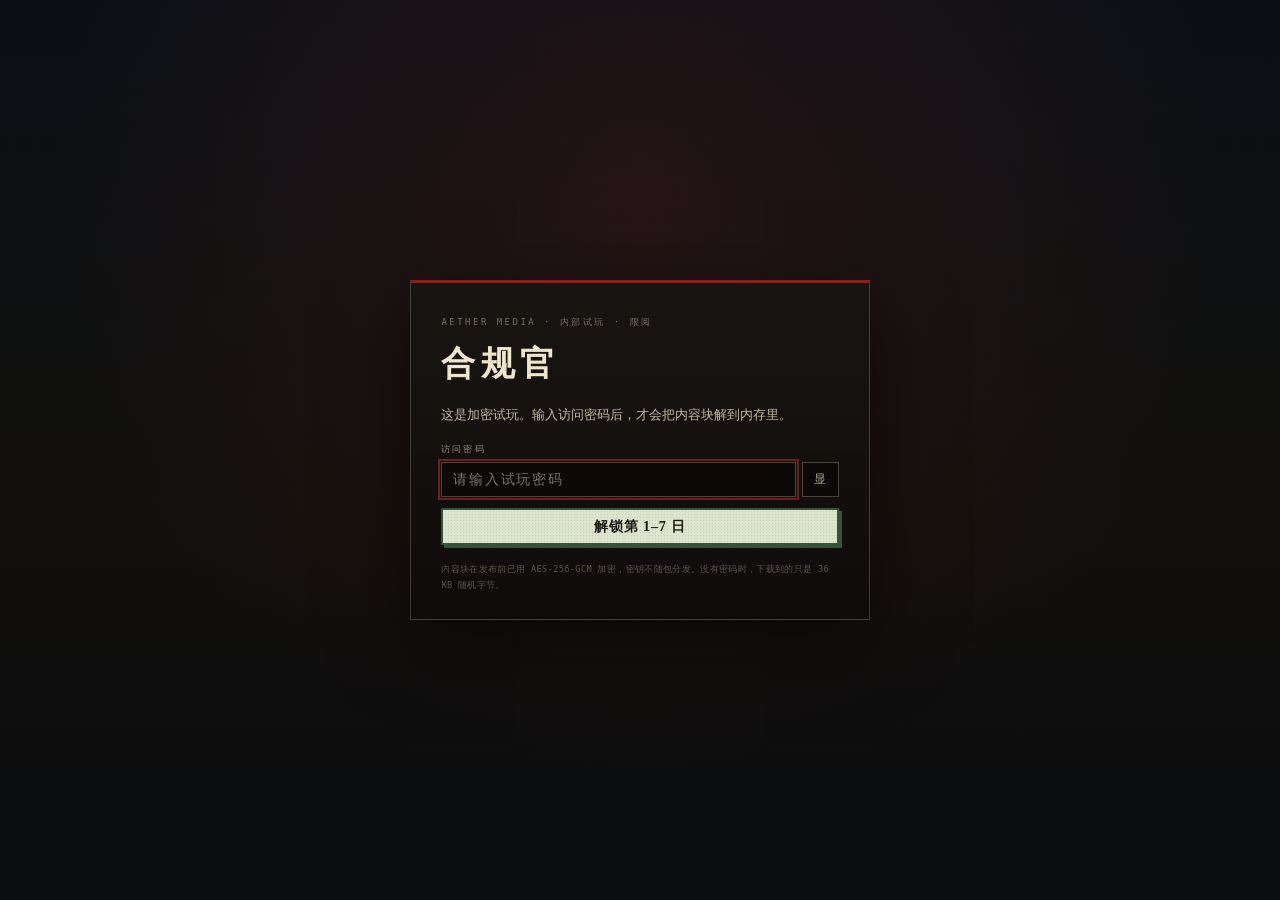
==== commit 4eacde7e: "ui-skeuo: 4 switchable desk variants (?theme=a|b|c|d), local only" ====
--- a/index.html
+++ b/index.html
@@ -7,8 +7,9 @@
     <meta name="referrer" content="no-referrer" />
     <title>合规官 — 试玩版 · Aether Media</title>
     <link rel="icon" type="image/png" href="./assets/images/app-icon.png" />
-    <script type="module" crossorigin src="./assets/index-Dkx4NLuJ.js"></script>
-    <link rel="stylesheet" crossorigin href="./assets/index-CiY8fDGL.css">
+    <script type="module" crossorigin src="./assets/index-CNEib_2R.js"></script>
+    <link rel="stylesheet" crossorigin href="./assets/index-BLTzU5eD.css">
+    <link rel="stylesheet" href="./assets/ui-skeuo.css">
   </head>
   <body class="demo-body">
     <div id="demo-gate"></div>
--- a/assets/index-BLTzU5eD.css
+++ b/assets/index-BLTzU5eD.css
@@ -0,0 +1,3 @@
+:root{--desk: #241a13;--desk-deep: #150f0a;--paper: #ece0c4;--paper-2: #e3d4b2;--paper-3: #d8c69f;--ink: #1d1a16;--ink-2: #453b2e;--ink-3: #6d5f4a;--red: #ad2b24;--red-deep: #7c1c18;--gold: #b9862c;--jade: #34655a;--green: #3f5f42;--shadow: rgba(12, 8, 5, .45);--serif: "Songti SC", "STSong", "Source Han Serif SC", "Noto Serif SC", "SimSun", serif;--sans: "PingFang SC", "Hiragino Sans GB", "Microsoft YaHei", "Helvetica Neue", Arial, sans-serif;--mono: "SF Mono", "Menlo", "Consolas", monospace;font-family:var(--sans);color-scheme:light}*{box-sizing:border-box}html,body{min-height:100%}html{font-size:calc(16px * var(--ui-scale, 1))}body{margin:0;color:var(--ink);background-color:var(--desk);background-image:linear-gradient(#140e0ad1,#100b08eb),url(./desk-bg-CKVrKDZt.jpg);background-size:cover;background-attachment:fixed;background-position:center;font-size:.9375rem;line-height:1.6;-webkit-font-smoothing:antialiased}body:after{content:"";position:fixed;top:0;right:0;bottom:0;left:0;pointer-events:none;z-index:3;opacity:.16;mix-blend-mode:multiply;background-image:radial-gradient(rgba(0,0,0,.55) .5px,transparent .6px);background-size:3px 3px}html.pref-crt body:before{content:"";position:fixed;top:0;right:0;bottom:0;left:0;pointer-events:none;z-index:30;opacity:1;background-image:radial-gradient(ellipse at 50% 46%,transparent 52%,rgba(0,0,0,.38) 100%),repeating-linear-gradient(to bottom,rgba(0,0,0,.1) 0,rgba(0,0,0,.1) 1px,transparent 1px,transparent 3px);animation:crt-breathe 7.5s steps(1,end) infinite;will-change:opacity}@keyframes crt-breathe{0%,92%{opacity:1}93%{opacity:.92}94%{opacity:1}95%{opacity:.96}to{opacity:1}}html.pref-crt.pref-reduce-motion body:before{animation:none;opacity:1}h1,h2,h3{font-family:var(--serif);font-weight:700;letter-spacing:.04em;margin:0 0 .5rem}.paper{position:relative;padding:1rem 1.15rem 1.15rem;background-color:var(--paper);background-image:linear-gradient(#ece0c4e6,#e3d4b2eb),url(./panel-texture-ByW0bT9y.jpg);background-size:cover;border:1px solid #b9a583;box-shadow:0 1px #fffaeb99 inset,0 14px 30px #00000061}.paper:before{content:"";position:absolute;top:5px;right:5px;bottom:5px;left:5px;border:1px solid rgba(29,26,22,.14);pointer-events:none}.paper-head{display:flex;align-items:baseline;justify-content:space-between;gap:.75rem;padding-bottom:.5rem;margin-bottom:.75rem;border-bottom:2px solid var(--red);position:relative}.paper-head:after{content:"";position:absolute;left:0;right:0;bottom:-5px;height:1px;background:var(--red);opacity:.55}.paper-head h2{margin:0;font-size:.95rem;letter-spacing:.22em;color:var(--red-deep)}.paper-stamp{font-family:var(--mono);font-size:.68rem;letter-spacing:.08em;color:var(--ink-3)}.masthead,.top-bar{display:flex;align-items:center;justify-content:space-between;gap:1rem;flex-wrap:wrap;padding:.55rem 1.25rem;background-color:var(--paper-2);background-image:linear-gradient(#e7d9bced,#d6c4a4f2),url(./panel-texture-ByW0bT9y.jpg);background-size:cover;border-bottom:4px double var(--red);box-shadow:0 6px 18px #00000059;position:sticky;top:0;z-index:6}.masthead-brand,.brand{display:flex;align-items:center;gap:.7rem}.masthead-seal{display:grid;place-items:center;width:2.35rem;height:2.35rem;background:var(--red);color:#fdf3dc;font-family:var(--serif);font-size:1.35rem;font-weight:700;line-height:1;transform:rotate(-4deg);box-shadow:0 2px #0000004d,0 0 0 3px #ad2b2429;border-radius:3px}.masthead-title,.brand-title{margin:0;font-family:var(--serif);font-size:1.3rem;font-weight:900;letter-spacing:.3em;color:var(--ink);line-height:1.15}.masthead-sub,.brand-sub{display:block;margin-top:.1rem;font-size:.66rem;letter-spacing:.16em;text-transform:uppercase;color:var(--ink-3)}.brand-sub{margin-left:.6rem;display:inline}.gauges,.stats{display:flex;align-items:center;gap:.85rem;flex-wrap:wrap;font-size:.7rem;color:var(--ink-2)}.gauge{display:inline-flex;align-items:center;gap:.35rem;font-family:var(--mono);font-size:.66rem;letter-spacing:.04em}.gauge-label{color:var(--ink-3)}.gauge-bar{display:inline-block;width:46px;height:5px;background:#1d1a1629;border:1px solid rgba(29,26,22,.3)}.gauge-bar>span{display:block;height:100%;background:var(--ink-2)}.gauge--perf .gauge-bar>span{background:var(--gold)}.gauge--risk .gauge-bar>span{background:var(--red)}.gauge--trust .gauge-bar>span{background:var(--jade)}.gauge--family .gauge-bar>span{background:#8a6b3f}.gauge-value{min-width:1.6em;text-align:right;font-weight:700}.desk{display:grid;grid-template-columns:minmax(250px,300px) minmax(0,1fr);gap:1rem;padding:1rem 1.15rem .5rem;align-items:start}.desk--three{grid-template-columns:minmax(248px,296px) minmax(0,1fr) minmax(230px,276px)}.desk-host{min-height:100vh}.rules-panel{position:sticky;top:4.7rem}.rule-list{list-style:none;margin:0;padding:0}.rule{padding:0 0 .65rem .7rem;margin-bottom:.65rem;border-bottom:1px dashed rgba(29,26,22,.28);border-left:3px solid rgba(29,26,22,.2)}.rule:last-child{border-bottom:none}.rule strong{display:block;font-family:var(--serif);font-size:.92rem;letter-spacing:.06em}.rule p{margin:.2rem 0 .3rem;font-size:.76rem;line-height:1.55;color:var(--ink-2)}.rule--high{border-left-color:var(--red)}.rule--high strong{color:var(--red-deep)}.rule--medium{border-left-color:var(--gold)}.rule--medium strong{color:#8a5f14}.rule--low{border-left-color:var(--jade)}.rule-markets,.conflict-markets{font-family:var(--mono);font-size:.62rem;letter-spacing:.08em;color:var(--ink-3)}.conflicts{margin-top:.5rem;padding-top:.6rem;border-top:2px solid rgba(29,26,22,.5)}.conflicts h3{font-size:.74rem;letter-spacing:.2em;color:var(--red-deep);margin-bottom:.45rem}.conflicts ul{list-style:none;margin:0;padding:0}.conflicts li{margin-bottom:.6rem;font-size:.74rem;line-height:1.5}.conflict-pair{display:block;font-family:var(--serif);font-weight:700;color:var(--red-deep);letter-spacing:.03em}.conflicts li p{margin:.15rem 0;color:var(--ink-2)}.paper--review{overflow:hidden}.paper--review:after{content:"";position:absolute;right:1.1rem;bottom:.6rem;width:92px;height:92px;background:url(./seal-DqnexsbN.jpg) center / contain no-repeat;mix-blend-mode:multiply;opacity:.22;transform:rotate(-8deg);pointer-events:none;z-index:0}.paper--review>*{position:relative;z-index:1}.case-head{position:relative;padding-bottom:.7rem;margin-bottom:.8rem;border-bottom:1px solid rgba(29,26,22,.25)}.case-badge{display:inline-block;padding:.05rem .45rem;font-family:var(--mono);font-size:.6rem;letter-spacing:.14em;color:var(--red-deep);border:1px solid var(--red);background:#ad2b240f}.case-title,.doc-header h1{margin:.35rem 0 .2rem;font-size:1.5rem;line-height:1.25;letter-spacing:.02em}.case-meta,.summary,.case-summary{margin:.15rem 0;font-size:.76rem;color:var(--ink-3);letter-spacing:.02em}.case-summary{font-size:.84rem;color:var(--ink-2);line-height:1.55}.screening{display:grid;grid-template-columns:minmax(0,1.22fr) minmax(0,1fr);grid-template-areas:"screen strip" "transport strip";gap:.5rem .8rem;align-items:start;margin-bottom:.55rem}.screen{grid-area:screen}.transport{grid-area:transport;align-self:end}.filmstrip{grid-area:strip;align-self:stretch}.screen{position:relative;aspect-ratio:4 / 3;max-height:36vh;overflow:hidden;background:#0d0a07;border:7px solid #171009;box-shadow:0 0 0 1px #000,0 12px 26px #00000080,0 0 0 10px #1d1a1614}.screen-img{width:100%;height:100%;object-fit:cover;display:block;filter:saturate(.88) contrast(1.05) sepia(.08)}.screen-scan{position:absolute;top:0;right:0;bottom:0;left:0;pointer-events:none;background:repeating-linear-gradient(0deg,#00000029 0,#00000029 1px,#0000 1px,#0000 3px);mix-blend-mode:multiply}.screen:after{content:"";position:absolute;top:0;right:0;bottom:0;left:0;pointer-events:none;box-shadow:inset 0 0 90px #000000a6}.screen-hud{position:absolute;top:.5rem;left:.65rem;right:.65rem;display:flex;align-items:center;gap:.6rem;font-family:var(--mono);font-size:.62rem;letter-spacing:.12em;color:#f2e7cd;text-shadow:0 1px 4px rgba(0,0,0,.9);z-index:2}.hud-rec{display:inline-flex;align-items:center;gap:.3rem;color:#f0d9a8}.hud-rec:before{content:"";width:6px;height:6px;border-radius:50%;background:#cf3a2c;box-shadow:0 0 6px #cf3a2c;animation:rec-blink 1.8s infinite}@keyframes rec-blink{0%,45%{opacity:1}55%,to{opacity:.25}}.hud-time{margin-left:auto}.screen-caption{position:absolute;left:0;right:0;bottom:0;display:flex;align-items:baseline;gap:.55rem;padding:1.6rem .75rem .55rem;background:linear-gradient(transparent,#080604db);color:#f4ead4;font-family:var(--serif);font-size:.95rem;letter-spacing:.08em;z-index:2}.screen-shot{flex:none;padding:.02rem .35rem;border:1px solid rgba(244,234,212,.55);font-family:var(--mono);font-size:.58rem;letter-spacing:.12em}.transport{display:flex;align-items:center;gap:.7rem;padding:.55rem 0 .4rem}.transport-buttons{display:flex;gap:.25rem}.transport-buttons .btn{min-width:2.1rem;padding:.2rem .35rem;font-size:.7rem}.btn--play{min-width:2.6rem!important;font-size:.85rem!important;background:var(--ink);color:#f1e4c8;border-color:var(--ink);box-shadow:2px 2px #1d1a1680}.btn--play.is-playing{background:var(--red);border-color:var(--red-deep)}.transport-mode{flex:none;font-family:var(--mono);font-size:.6rem;letter-spacing:.1em;color:var(--ink-3)}.timeline{flex:1;min-width:0;padding-top:.35rem;cursor:pointer;outline:none;touch-action:none}.tl-track{position:relative;height:11px;background:#171008;border:1px solid #000;box-shadow:inset 0 1px 4px #000c}.tl-bands{position:absolute;top:0;right:0;bottom:0;left:0;pointer-events:none;z-index:1}.tl-band{position:absolute;top:0;bottom:0;background:repeating-linear-gradient(135deg,#ad2b248c 0,#ad2b248c 3px,#ad2b2433 3px,#ad2b2433 6px);border-left:1px solid rgba(255,220,160,.55);border-right:1px solid rgba(255,220,160,.55)}.tl-fill{position:absolute;inset:0 auto 0 0;width:0;background:linear-gradient(90deg,#6f1a16,#c0392b 70%,#d9a441);opacity:.28}.tl-markers{position:absolute;top:0;right:0;bottom:0;left:0}.tl-marker{position:absolute;top:50%;width:10px;height:10px;margin-left:-5px;margin-top:-5px;padding:0;border:1px solid #120c07;background:var(--gold);transform:rotate(45deg);cursor:pointer;z-index:3;box-shadow:0 0 0 1px #f2e7cd59}.tl-marker:hover{transform:rotate(45deg) scale(1.35)}.tl-marker--high{background:#c0392b}.tl-marker--medium{background:#c58a2a}.tl-marker--low{background:#5c7f6a}.tl-playhead{position:absolute;top:-5px;bottom:-5px;left:0;width:2px;background:#f5e9cd;box-shadow:0 0 8px #f5e9cde6;z-index:4}.tl-playhead:before{content:"";position:absolute;top:-4px;left:-3px;width:8px;height:8px;background:#f5e9cd;clip-path:polygon(50% 0,100% 100%,0 100%)}.tl-ticks{position:relative;height:1rem;margin-top:.1rem;font-family:var(--mono);font-size:.55rem;color:var(--ink-3)}.tl-tick{position:absolute;top:0;transform:translate(-50%);white-space:nowrap}.tl-tick:first-child{transform:none}.tl-tick:last-child{transform:translate(-100%)}.filmstrip{display:grid;grid-template-columns:repeat(2,minmax(0,1fr));gap:.45rem;list-style:none;margin:.35rem 0 0;padding:.65rem .5rem;background:#1a120b;border:1px solid #000;box-shadow:inset 0 0 0 1px #f2e7cd14;position:relative}.filmstrip:before,.filmstrip:after{content:"";position:absolute;left:0;right:0;height:7px;background-image:repeating-linear-gradient(90deg,rgba(236,224,196,.75) 0 6px,transparent 6px 15px);opacity:.5;pointer-events:none}.filmstrip:before{top:1px}.filmstrip:after{bottom:1px}.strip-cell{display:flex;flex-direction:column;gap:.25rem;min-width:0}.strip-btn{position:relative;display:block;padding:0;border:1px solid #000;background:#0d0a07;cursor:pointer;overflow:hidden;line-height:0;transition:transform .12s ease,box-shadow .12s ease}.strip-btn img{width:100%;aspect-ratio:4 / 3;object-fit:cover;filter:saturate(.8) contrast(1.05) brightness(.92);transition:filter .15s ease}.strip-btn:hover img{filter:saturate(1) brightness(1)}.strip-btn.is-active{border-color:var(--red);box-shadow:0 0 0 2px var(--red),0 0 14px #ad2b248c}.strip-btn.is-active img{filter:saturate(1.05) brightness(1.05)}.strip-no{position:absolute;top:2px;left:3px;font-family:var(--mono);font-size:.55rem;color:#f2e7cd;background:#0a0704ad;padding:0 3px;line-height:1.5}.strip-shot{position:absolute;right:3px;bottom:2px;font-family:var(--mono);font-size:.52rem;letter-spacing:.1em;color:#f2e7cd;background:#0a0704ad;padding:0 3px;line-height:1.5}.strip-btn.is-flagged:after{content:"";position:absolute;top:0;right:0;width:0;height:0;border-top:12px solid var(--red);border-left:12px solid transparent;pointer-events:none}.strip-label{font-size:.65rem;line-height:1.35;color:#ece0c4c7;letter-spacing:.02em;overflow:hidden;display:-webkit-box;-webkit-line-clamp:2;-webkit-box-orient:vertical}.strip-label--flagged{color:#e8b48a}.strip-label--flagged:before{content:"⚠ ";color:#d9624f}.transcript-wrap{margin-bottom:.85rem}.transcript-head{display:flex;align-items:baseline;justify-content:space-between;border-bottom:1px solid rgba(29,26,22,.3);margin-bottom:.35rem}.transcript-head h3{margin:0;font-size:.8rem;letter-spacing:.2em;color:var(--red-deep)}.transcript-hint{font-size:.62rem;color:var(--ink-3);letter-spacing:.04em;transition:color .16s ease}.transcript-hint.is-complete{color:var(--red-deep)}.document-body{max-height:18.5vh;overflow-y:auto;padding:.6rem .75rem;background:#fffae880;border:1px solid rgba(29,26,22,.22);box-shadow:inset 0 0 22px #785f3c24;font-family:var(--serif);font-size:.95rem;line-height:1.85;white-space:pre-wrap}mark.highlight{position:relative;background:#d9a44152;box-shadow:inset 0 -2px #ad2b2459;color:inherit;padding:0 1px;cursor:pointer;transition:background .15s ease}mark.highlight:hover{background:#d9a4418c}mark.highlight.is-current{background:#ad2b2438;box-shadow:inset 0 -2px 0 var(--red);outline:1px dashed rgba(173,43,36,.5);outline-offset:2px}mark.highlight.is-flash{animation:mark-flash .9s ease}@keyframes mark-flash{0%,to{background:#ad2b2433}40%{background:#ad2b2499;color:#fdf3dc}}.mark-badge{display:inline-block;margin:0 0 0 2px;padding:0 3px;font-family:var(--mono);font-size:.55rem;line-height:1.5;color:#fdf3dc;background:var(--red-deep);vertical-align:super}.decisions{position:relative;display:grid;grid-template-columns:repeat(4,minmax(0,1fr));gap:.55rem;padding-top:.7rem;border-top:2px solid rgba(29,26,22,.35)}.decisions-shield{position:absolute;top:-.2rem;right:-.2rem;bottom:-.4rem;left:-.2rem;z-index:5;background:transparent;cursor:default;touch-action:none}.btn{-webkit-appearance:none;-moz-appearance:none;appearance:none;display:inline-flex;flex-direction:column;align-items:center;justify-content:center;gap:.05rem;padding:.42rem .7rem;background:#f3e8cd;color:var(--ink);border:2px solid var(--ink);border-radius:0;font-family:var(--serif);font-size:.88rem;font-weight:700;letter-spacing:.06em;cursor:pointer;box-shadow:3px 3px #1d1a16c7;transition:transform .08s ease,box-shadow .08s ease,background .12s ease}.btn:hover{transform:translate(-1px,-1px);box-shadow:4px 4px #1d1a16d1}.btn:active{transform:translate(2px,2px);box-shadow:1px 1px #1d1a16b3}.btn:focus-visible{outline:2px solid var(--red);outline-offset:2px}.btn-hint{font-family:var(--sans);font-size:.58rem;font-weight:400;letter-spacing:.02em;color:var(--ink-3)}.btn{position:relative}.btn-key{position:absolute;top:.18rem;left:.22rem;min-width:.95rem;padding:0 .18rem;font-family:var(--mono, monospace);font-size:.52rem;line-height:1.15;text-align:center;color:var(--ink-3);border:1px solid currentColor;border-radius:2px;opacity:.55}.btn.is-key-hit{transform:translateY(1px);box-shadow:inset 0 2px #1d1a1659}.decisions-hint{grid-column:1 / -1;margin:0;font-family:var(--sans);font-size:.6rem;letter-spacing:.04em;color:var(--ink-3);text-align:right}.btn--approve{background:#dde5cd;border-color:#35543a;box-shadow:3px 3px #35543a}.btn--modify{background:#f0e3bd;border-color:#8a6418;box-shadow:3px 3px #8a6418}.btn--reject{background:#f2d8d1;border-color:#7c1c18;box-shadow:3px 3px #7c1c18}.btn--escalate{background:#dbe4de;border-color:#2c554c;box-shadow:3px 3px #2c554c}.btn--icon{flex-direction:row;min-width:2rem;padding:.2rem .4rem;font-family:var(--sans);font-size:.78rem;letter-spacing:0;box-shadow:2px 2px #1d1a1699}.btn--icon:hover{transform:none;box-shadow:2px 2px #1d1a1699;background:#fff6e2}.btn--icon:active{transform:translate(1px,1px);box-shadow:1px 1px #1d1a1699}.audio-control{padding:.2rem .45rem;min-width:2.2rem}.paper--threads .case-dialogue{border:none;padding:0;margin:0 0 .9rem}.case-dialogue h3,.market-block h3{font-size:.68rem;letter-spacing:.16em;color:var(--ink-3);margin:0 0 .4rem;padding-bottom:.2rem;border-bottom:1px solid rgba(29,26,22,.2)}.case-dialogue ul{list-style:none;margin:0;padding:0}.case-dialogue li{font-size:.74rem;line-height:1.6;color:var(--ink-2);padding:.35rem 0 .35rem .55rem;border-left:2px solid rgba(173,43,36,.35);margin-bottom:.35rem}.case-dialogue li strong{display:block;font-family:var(--serif);font-size:.72rem;color:var(--red-deep);letter-spacing:.04em}.market-block{margin-top:.6rem;padding-top:.55rem;border-top:1px dashed rgba(29,26,22,.3)}.market-quips{list-style:none;margin:0;padding:0;font-size:.72rem;line-height:1.6;color:var(--ink-2)}.market-quips li{margin-bottom:.3rem;padding-left:.7rem;position:relative}.market-quips li:before{content:"※";position:absolute;left:0;color:var(--gold);font-size:.62rem}.footer{text-align:center;font-size:.66rem;letter-spacing:.1em;color:#ece0c48c;padding:.55rem 1rem .6rem}.title-stage{min-height:100vh;display:flex;align-items:center;justify-content:center;padding:5vh 1rem;background-color:var(--desk);background-image:linear-gradient(#120b0785,#0c0805db),var(--title-bg);background-size:cover;background-position:center;position:relative}.title-stage:after{content:"";position:absolute;top:0;right:0;bottom:0;left:0;pointer-events:none;background:radial-gradient(circle at 50% 42%,transparent 20%,rgba(10,7,5,.55) 100%)}.title-screen{position:relative;z-index:1;width:min(92vw,700px);padding:2.2rem 2rem 1.6rem;text-align:center;background-color:var(--paper);background-image:linear-gradient(#ece0c4e6,#dfd0b0ed),url(./panel-texture-ByW0bT9y.jpg);background-size:cover;border:1px solid #b7a17c;box-shadow:0 1px #fffaeba6 inset,0 26px 60px #0000008c}.title-screen:before{content:"";position:absolute;top:7px;right:7px;bottom:7px;left:7px;border:1px solid rgba(29,26,22,.18);pointer-events:none}.title-screen:after{content:"";position:absolute;top:0;left:0;width:5.5rem;height:.6rem;background:var(--red)}.title-eyebrow{font-family:var(--mono);font-size:.62rem;letter-spacing:.32em;text-transform:uppercase;color:var(--ink-3);margin:0}.title-main{margin:.4rem 0 .2rem;font-family:var(--serif);font-size:clamp(2.4rem,7vw,3.6rem);font-weight:900;letter-spacing:.28em;color:var(--red-deep);text-shadow:1px 1px 0 rgba(255,246,226,.7)}.title-seal{position:absolute;top:1rem;right:1.1rem;display:grid;place-items:center;width:3.1rem;height:3.1rem;border:2px solid rgba(173,43,36,.75);border-radius:4px;color:#ad2b24d9;font-family:var(--serif);font-size:1.5rem;font-weight:700;letter-spacing:0;transform:rotate(6deg);box-shadow:inset 0 0 0 3px #ece0c4e6,inset 0 0 0 4px #ad2b2473;opacity:.9;padding:0;background:transparent;cursor:pointer;transition:transform .12s ease,opacity .12s ease}.title-seal:hover{opacity:1;transform:rotate(2deg) scale(1.04)}.title-seal.is-stamped{animation:seal-stamp .38s ease-out}@keyframes seal-stamp{0%{transform:rotate(6deg) scale(.86);opacity:.55}40%{transform:rotate(-3deg) scale(1.08);opacity:1}to{transform:rotate(6deg) scale(1);opacity:.9}}.title-kicker{margin:.15rem 0 0;font-family:var(--mono);font-size:.6rem;letter-spacing:.3em;color:var(--ink-3)}.title-tagline{max-width:30rem;margin:.5rem auto 0;font-size:.85rem;line-height:1.75;color:var(--ink-2)}.title-ng-hint{color:var(--red-deep);font-size:.74rem;line-height:1.5}.title-disclaimer{max-width:32rem;margin:.55rem auto 0;padding-top:.5rem;border-top:1px dotted rgba(29,26,22,.28);font-family:var(--serif);font-size:.68rem;line-height:1.65;color:var(--ink-3)}.title-ng-hint--top{max-width:30rem;margin:.8rem auto 0;padding:.35rem .6rem;border:1px dashed rgba(173,43,36,.5);background:#ad2b240d}.save-slots{display:flex;flex-direction:column;gap:.5rem;margin:1.1rem 0 0;text-align:left}.save-slot{padding:.55rem .7rem;border:1px solid rgba(29,26,22,.35);background:#fffae98c;box-shadow:inset 0 0 0 1px #ffffff59}.save-slot--active{border-color:var(--red);box-shadow:inset 0 0 0 1px #ad2b2440,0 0 0 2px #ad2b241f}.save-slot--empty{border-style:dashed}.save-slot-head{display:flex;align-items:center;gap:.45rem;margin-bottom:.2rem}.save-slot-id{font-family:var(--serif);font-weight:700;letter-spacing:.12em;font-size:.85rem}.save-slot-tag{font-family:var(--mono);font-size:.55rem;letter-spacing:.1em;padding:.02rem .3rem;color:var(--paper);background:var(--red)}.save-slot-status{margin:0 0 .45rem;font-size:.72rem;color:var(--ink-3);line-height:1.45}.save-slot-actions{display:flex;flex-wrap:wrap;gap:.35rem}.save-slot-actions .btn{font-size:.72rem;padding:.22rem .55rem;box-shadow:2px 2px #1d1a1699}.save-slot-delete{margin-left:auto;background:transparent;border-color:#1d1a1659;box-shadow:none;color:var(--ink-3)}.title-actions{display:flex;flex-wrap:wrap;align-items:center;justify-content:center;gap:.4rem;margin-top:.9rem}.title-actions .btn{flex-direction:row;font-size:.74rem;font-weight:400;padding:.28rem .6rem;box-shadow:2px 2px #1d1a1680}.title-note{margin:1.2rem 0 .15rem;font-family:var(--mono);font-size:.6rem;letter-spacing:.14em;color:var(--ink-3)}.title-meta{margin:0;font-family:var(--mono);font-size:.6rem;letter-spacing:.06em;color:var(--ink-3)}.briefing-overlay{position:fixed;top:0;right:0;bottom:0;left:0;display:flex;align-items:center;justify-content:center;padding:1rem;background:#0e0906c7;-webkit-backdrop-filter:blur(2px) saturate(.85);backdrop-filter:blur(2px) saturate(.85);z-index:10}.flow-card,.briefing-card{position:relative;width:min(94vw,660px);max-height:88vh;overflow:auto;padding:1.4rem 1.6rem 1.3rem;background-color:var(--paper);background-image:linear-gradient(#ece0c4e6,#e0d0b0ed),url(./panel-texture-ByW0bT9y.jpg);background-size:cover;border:1px solid #b7a17c;box-shadow:0 1px #fffaeb99 inset,0 22px 50px #00000080;color:var(--ink)}#app>.flow-card{margin:3.4vh auto 1.4rem;max-height:82vh}.flow-card:before,.briefing-card:before{content:"";position:absolute;top:6px;right:6px;bottom:6px;left:6px;border:1px solid rgba(29,26,22,.16);pointer-events:none}.flow-card:after{content:"";position:absolute;top:0;left:0;width:3.6rem;height:.55rem;background:var(--red)}.flow-card h2,.briefing-card h2{margin:.15rem 0 .6rem;font-size:1.28rem;letter-spacing:.06em;color:var(--ink)}.modify-card{width:min(94vw,540px);margin:0}.directive-list{padding-left:1.1rem;font-size:.82rem;line-height:1.65;color:var(--ink-2)}.briefing-aside{margin:.7rem 0;padding:.45rem .7rem;border-left:3px solid var(--gold);background:#fffae88c;font-size:.78rem;color:var(--ink-2)}.amendment-box{margin:.85rem 0;padding:.55rem .75rem;border:1px dashed rgba(138,100,24,.7);background:#f0e3bd80;font-size:.8rem}.amendment-box h3{margin:0 0 .3rem;font-size:.7rem;letter-spacing:.18em;color:#8a6418}.amendment-box ul{margin:0;padding-left:1rem;color:var(--ink-2)}.ng-plus-box{border-color:var(--red);background:#ad2b2412}.briefing-actions{display:flex;flex-wrap:wrap;gap:.45rem;margin-top:1.1rem;padding-top:.8rem;border-top:1px solid rgba(29,26,22,.25)}.flow-card>.briefing-actions{position:sticky;bottom:0;z-index:2;margin-bottom:-.2rem;padding-bottom:.55rem;background:linear-gradient(#ece0c400,#e8dbbdf5 24%,#e4d6b6)}.briefing-actions .btn{flex-direction:row;font-size:.78rem;font-weight:400;padding:.32rem .7rem;box-shadow:2px 2px #1d1a168c}.mail-card{width:min(94vw,560px)}.mail-portrait{float:right;width:104px;margin:.1rem 0 .7rem .9rem;border:4px solid #1a120b;box-shadow:0 0 0 1px #000,0 6px 14px #00000059;filter:saturate(.92)}.mail-from{margin:0 0 .2rem;font-family:var(--mono);font-size:.64rem;letter-spacing:.1em;color:var(--ink-3)}.mail-subject{margin:0 0 .8rem;padding-bottom:.4rem;border-bottom:2px solid var(--red);font-size:1.1rem;color:var(--red-deep)}.mail-body{font-family:var(--serif);font-size:.95rem;line-height:1.9;color:var(--ink)}.mail-card--urgent{border-color:var(--red)}.mail-card--urgent:after{background:var(--red-deep)}.pause-card{width:min(92vw,360px)}.pause-actions{display:flex;flex-direction:column;gap:.4rem;margin-top:.8rem}.pause-actions .btn{width:100%;flex-direction:row;font-size:.82rem}.settings-card{width:min(92vw,460px);max-height:88vh;display:flex;flex-direction:column;gap:.55rem}.settings-body{flex:1 1 auto;min-height:0;overflow-y:auto;padding-right:.3rem}.settings-group{padding:.55rem 0 .25rem;border-top:1px solid rgba(29,26,22,.18)}.settings-group:first-of-type{border-top:0;padding-top:0}.settings-group-label{display:block;margin-bottom:.45rem;font-family:var(--sans);font-size:.6rem;letter-spacing:.22em;text-transform:uppercase;color:var(--ink-3)}.settings-seg{display:flex;gap:.4rem;margin-bottom:.45rem}.settings-seg-btn{flex:1;padding:.3rem .4rem;font-size:.78rem}.settings-seg-btn.is-active{background:var(--red);border-color:var(--red-deep);color:#f7ecd2}.settings-hint{margin:0 0 .5rem}.settings-row{display:flex;align-items:center;justify-content:space-between;gap:.8rem;margin-bottom:.6rem;font-size:.82rem}.settings-row input[type=range]{flex:1;accent-color:var(--red)}.settings-check{display:flex;gap:.45rem;align-items:center;margin-bottom:.8rem;font-size:.82rem}.settings-check input{accent-color:var(--red)}.worklog-card{width:min(94vw,720px);max-height:84vh}.worklog-tabs{display:flex;flex-wrap:wrap;gap:.3rem;margin-bottom:.6rem}.worklog-tabs .btn{flex-direction:row;font-size:.7rem;padding:.2rem .5rem;box-shadow:2px 2px #1d1a1680}.worklog-tab--active{background:var(--ink);color:var(--paper)}.worklog-table{width:100%;border-collapse:collapse;font-size:.74rem;margin-bottom:.8rem}.worklog-table th,.worklog-table td{border-bottom:1px solid rgba(29,26,22,.22);padding:.3rem .45rem;text-align:left;vertical-align:top}.worklog-table th{font-family:var(--serif);letter-spacing:.08em;color:var(--red-deep);border-bottom:2px solid rgba(173,43,36,.5)}.worklog-shape{margin:0 0 .8rem;padding:.5rem .6rem .45rem;border:1px solid rgba(29,26,22,.24);border-left:3px solid rgba(124,28,24,.55);background:#f3e8cd73}.worklog-shape-head{display:flex;align-items:baseline;gap:.45rem;margin-bottom:.35rem}.worklog-shape-key{padding:.02rem .28rem;border:1px solid rgba(124,28,24,.5);font-family:var(--sans);font-size:.56rem;letter-spacing:.16em;color:var(--ink-3)}.worklog-shape-name{font-family:var(--serif);font-size:.86rem;font-weight:700;color:var(--red-deep)}.worklog-shape-share{margin-left:auto;font-family:var(--mono);font-size:.56rem;color:var(--ink-3)}.worklog-bars{display:flex;align-items:flex-end;gap:.3rem;height:3rem;padding-bottom:1rem;border-bottom:1px solid rgba(29,26,22,.4)}.worklog-bar{position:relative;display:flex;flex:1 1 0;align-items:flex-end;justify-content:center;height:100%}.worklog-bar-fill{display:block;width:100%;max-width:2.4rem;min-height:2px;background-image:repeating-linear-gradient(45deg,#7c1c18cc 0,#7c1c18cc 2px,#7c1c1859 2px,#7c1c1859 4px);border:1px solid rgba(124,28,24,.7);border-bottom:0}.worklog-bar-label{position:absolute;bottom:-1.05rem;font-family:var(--sans);font-size:.56rem;color:var(--ink-3)}.worklog-shape-note{margin:.15rem 0 0;font-family:var(--sans);font-size:.64rem;line-height:1.6;color:var(--ink-3)}.ach-panel{width:min(94vw,560px)}.ach-list{list-style:none;margin:0 0 .9rem;padding:0}.ach-list li{padding:.45rem 0;border-bottom:1px dashed rgba(29,26,22,.28);font-size:.82rem}.ach-list li strong{font-family:var(--serif);letter-spacing:.04em}.ach--locked{opacity:.42}.ach--unlocked strong:after{content:" ✓";color:var(--red)}.ach-steam{display:block;font-family:var(--mono);font-size:.58rem;letter-spacing:.06em;color:var(--ink-3)}.endings-panel{width:min(94vw,660px);display:flex;flex-direction:column}.endings-grid{list-style:none;margin:0 0 .8rem;padding:0;overflow-y:auto;display:flex;flex-direction:column;gap:.45rem}.archive-ending{display:flex;gap:.65rem;padding:.45rem;border:1px solid rgba(29,26,22,.22);background:#fffae973}.archive-ending--locked{opacity:.5}.ending-thumb{width:64px;height:64px;object-fit:cover;flex:none;border:1px solid rgba(29,26,22,.35);filter:saturate(.9)}.ending-thumb--locked{background:repeating-linear-gradient(45deg,#1d1a161a 0,#1d1a161a 4px,#1d1a1608 4px,#1d1a1608 8px)}.archive-ending-body strong{display:block;font-family:var(--serif);font-size:.9rem;letter-spacing:.04em;color:var(--red-deep)}.archive-ending-body p{margin:.1rem 0 0;font-size:.74rem;line-height:1.5;color:var(--ink-2)}.archive-shape{display:inline-block;margin-top:.3rem;padding:.04rem .34rem;border:1px solid rgba(124,28,24,.4);font-family:var(--mono);font-size:.6rem;letter-spacing:.08em;color:#7c1c18e6;transform:rotate(-.6deg)}.ending-card{width:min(94vw,700px)}.ending-art{display:block;width:auto;max-width:min(100%,230px);max-height:30vh;object-fit:contain;margin:0 auto .7rem;border:6px solid #1a120b;box-shadow:0 0 0 1px #000,0 12px 26px #00000073;filter:saturate(.92) contrast(1.03)}.ending-epigraph{padding:.6rem 0 .6rem .8rem;border-left:3px solid var(--red);font-family:var(--serif);font-size:1rem;line-height:1.85;color:var(--ink)}.ending-stats{list-style:none;margin:.7rem 0;padding:.55rem 0 0;border-top:1px dashed rgba(29,26,22,.3);font-family:var(--mono);font-size:.7rem;line-height:1.9;color:var(--ink-2)}.evening-event{margin:.9rem 0;padding:.7rem .9rem;background:#fffae88c;border-left:3px solid var(--red)}.night-log{margin:.8rem 0 .2rem;padding:.6rem .8rem;background:#fffae880;border-left:3px solid var(--ink-3)}.night-log h3{margin:0 0 .35rem;font-size:.72rem;letter-spacing:.18em;color:var(--ink-3)}.night-log ul{margin:0;padding:0;list-style:none;display:grid;gap:.3rem}.night-log li{display:flex;flex-wrap:wrap;align-items:baseline;gap:.5rem;font-size:.8rem;color:var(--ink-2)}.night-log .night-day{font-family:var(--mono);font-size:.68rem;color:var(--ink-3)}.night-log em{font-family:var(--mono);font-size:.68rem;font-style:normal;color:var(--ink-3)}.night-log-foot{margin:.45rem 0 0;font-size:.68rem;color:var(--ink-3)}.evening-tag{margin:.6rem 0 0;padding-top:.5rem;border-top:1px dashed rgba(29,26,22,.25);display:grid;gap:.3rem}.evening-tag>div{display:grid;grid-template-columns:4.6rem 1fr;gap:.5rem;align-items:baseline}.evening-tag dt{font-family:var(--mono);font-size:.66rem;letter-spacing:.1em;color:var(--red-deep)}.evening-tag dd{margin:0;font-size:.78rem;line-height:1.7;color:var(--ink-2)}.last-night{margin:.2rem 0 .7rem;padding:.4rem .6rem;font-size:.78rem;line-height:1.7;color:var(--red-deep);background:#ad2b240f;border-left:3px solid var(--red-deep)}.evening-choice{margin:.9rem 0 .2rem;padding:.75rem .9rem;background:#fffdf4b3;border:1px solid rgba(29,26,22,.25)}.evening-choice-prompt{margin:0 0 .55rem;font-size:.76rem;letter-spacing:.08em;color:var(--ink-3)}.evening-choice-options{display:grid;grid-template-columns:repeat(auto-fit,minmax(220px,1fr));gap:.5rem}.choice-card{display:flex;flex-direction:column;gap:.2rem;padding:.55rem .7rem;text-align:left;background:var(--paper);border:1px solid rgba(29,26,22,.35);color:var(--ink);font-family:var(--serif);cursor:pointer;transition:background .12s ease,border-color .12s ease}.choice-card:hover:not(:disabled){background:#ad2b2414;border-color:var(--red)}.choice-card:disabled{cursor:default;opacity:.42}.choice-card.is-picked{opacity:1;border-color:var(--red-deep);background:#ad2b241a}.choice-label{font-size:.86rem;font-weight:600}.choice-hint{font-family:var(--mono);font-size:.68rem;color:var(--ink-3)}.evening-choice-outcome{margin:.6rem 0 0;padding-top:.5rem;border-top:1px dashed rgba(29,26,22,.25);font-size:.8rem;line-height:1.8;color:var(--ink-2)}.family-strain{margin:.7rem 0;padding:.6rem .8rem;background:#ad2b2412;border-left:3px solid var(--red-deep)}.family-strain h3{margin:0 0 .3rem;font-size:.76rem;letter-spacing:.16em;color:var(--red-deep)}.family-strain p{margin:0;font-size:.8rem;line-height:1.8;color:var(--ink-2)}.work-log{margin-top:.9rem;font-size:.78rem;color:var(--ink-2)}.work-log h3{font-size:.72rem;letter-spacing:.18em;color:var(--red-deep);margin-bottom:.35rem}.work-log ul{margin:0;padding-left:1rem}.work-log li{margin-bottom:.4rem;line-height:1.6}.tutorial-card{width:min(94vw,580px)}.tutorial-list{padding-left:1.1rem;font-size:.85rem;line-height:1.75;color:var(--ink-2)}.credits-card{width:min(94vw,500px);display:flex;flex-direction:column;max-height:86vh}.credits-scroll{overflow:auto;flex:1;margin-bottom:.8rem;padding-right:.25rem}.credits-section h3{margin:.8rem 0 .3rem;font-size:.8rem;letter-spacing:.16em;color:var(--red-deep)}.credits-section ul{margin:0;padding-left:1rem;font-size:.76rem;line-height:1.65;color:var(--ink-2)}.game-toast{position:fixed;left:50%;bottom:1.2rem;transform:translate(-50%) translateY(10px);max-width:90vw;padding:.55rem .9rem;background:var(--paper);border:2px solid var(--ink);border-left:8px solid var(--red);box-shadow:4px 4px #00000073;color:var(--ink);font-family:var(--serif);font-size:.82rem;letter-spacing:.03em;opacity:0;transition:opacity .2s ease,transform .2s ease;z-index:20;pointer-events:none}.game-toast--visible{opacity:1;transform:translate(-50%) translateY(0)}.modify-rules{border:none;margin:0 0 .8rem;padding:0}.modify-rules legend{font-size:.7rem;letter-spacing:.16em;color:var(--ink-3);margin-bottom:.3rem}.modify-check{display:flex;gap:.45rem;align-items:flex-start;margin-bottom:.3rem;font-size:.82rem}.modify-check-text{display:flex;flex-direction:column;gap:.08rem}.modify-check-name{font-weight:600}.modify-check-desc{font-size:.7rem;line-height:1.5;color:var(--ink-3)}.modify-tools{display:flex;align-items:center;gap:.5rem;flex-wrap:wrap;margin:.5rem 0 .2rem}.modify-tools--stack{margin:0 0 .6rem}.modify-tools .btn{flex-direction:row;font-size:.74rem;padding:.24rem .6rem}.modify-hint{font-size:.68rem;letter-spacing:.14em;color:var(--ink-3)}.modify-count{margin-left:auto;font-family:var(--mono);font-size:.68rem;color:var(--ink-3)}.modify-count.is-strong{color:var(--red-deep)}.modify-check input{margin-top:.3rem;accent-color:var(--red)}.modify-note-label{display:block;font-size:.72rem;letter-spacing:.1em;color:var(--ink-3)}.modify-note-label textarea,.modify-card textarea{width:100%;margin-top:.3rem;padding:.5rem;background:#fffdf4bf;border:1px solid rgba(29,26,22,.4);box-shadow:inset 0 1px 4px #785f3c2e;color:var(--ink);font-family:var(--serif);font-size:.85rem;line-height:1.7;resize:vertical}.modify-note-label textarea:focus,.modify-card textarea:focus{outline:2px solid rgba(173,43,36,.4);outline-offset:1px}.modify-actions{display:flex;justify-content:flex-end;gap:.45rem;margin-top:.9rem}.modify-actions .btn{flex-direction:row;font-size:.8rem;padding:.3rem .75rem}.modify-error{margin:.4rem 0 0;color:var(--red-deep);font-size:.78rem}@media(max-width:1180px){.desk--three{grid-template-columns:minmax(220px,260px) minmax(0,1fr)}.desk--three .paper--threads{grid-column:1 / -1}.screening{grid-template-columns:1fr;grid-template-areas:"screen" "transport" "strip"}.filmstrip{grid-template-columns:repeat(4,minmax(0,1fr))}}@media(max-width:860px){.desk,.desk--three{grid-template-columns:1fr;padding:.7rem}.rules-panel{position:static}.decisions{grid-template-columns:repeat(2,minmax(0,1fr))}.screen{max-height:34vh}.document-body{max-height:32vh}.title-screen{margin:2vh auto;padding:1.4rem 1.1rem}.title-main{letter-spacing:.18em}}.morning-echo{margin:.7rem 0;padding:.55rem .7rem;border-left:3px solid rgba(173,43,36,.55);background:#ad2b240d}.morning-echo h3{margin:0 0 .25rem;font-family:var(--mono);font-size:.68rem;letter-spacing:.14em;color:var(--red-deep)}.morning-echo p{margin:0;font-size:.82rem;line-height:1.75;color:var(--ink-2)}.press-release{position:relative;margin:.7rem 0;padding:.6rem .8rem .5rem;border:1px solid rgba(29,26,22,.35);border-top:3px solid var(--ink);background:#fffbeeb8;box-shadow:2px 2px #1d1a1614}.pr-head{display:flex;align-items:center;justify-content:space-between;gap:.6rem;padding-bottom:.35rem;border-bottom:1px solid rgba(29,26,22,.2)}.pr-outlet{font-family:var(--mono);font-size:.62rem;letter-spacing:.14em;color:var(--ink-3)}.pr-stamp{flex:none;padding:.1rem .45rem;border:1.5px solid var(--red);color:var(--red-deep);font-family:var(--serif);font-size:.72rem;letter-spacing:.2em;transform:rotate(-6deg);opacity:.85}.pr-headline{margin:.42rem 0 .3rem;font-family:var(--serif);font-size:.94rem;font-weight:700;line-height:1.55;color:var(--ink)}.pr-body{margin:0 0 .35rem;font-size:.76rem;line-height:1.68;color:var(--ink-2)}.pr-quote{margin:.4rem 0 .3rem;padding:.35rem 0 .35rem .7rem;border-left:3px solid var(--gold);font-family:var(--serif);font-size:.86rem;line-height:1.7;color:var(--ink-2)}.pr-quote cite{display:block;margin-top:.2rem;font-family:var(--sans);font-size:.66rem;font-style:normal;letter-spacing:.06em;color:var(--ink-3)}.pr-foot{margin:0;padding-top:.35rem;border-top:1px dotted rgba(29,26,22,.25);font-size:.66rem;color:var(--ink-3)}.kpi-report{margin:.9rem 0;border:1px solid rgba(29,26,22,.3);background:#eee4ca99}.kpi-head{display:flex;align-items:baseline;justify-content:space-between;gap:.6rem;padding:.42rem .7rem;background:var(--ink);color:var(--paper)}.kpi-head h3{margin:0;font-size:.74rem;letter-spacing:.2em;font-weight:600}.kpi-src{font-family:var(--mono);font-size:.58rem;letter-spacing:.05em;opacity:.72}.kpi-grid{display:grid;grid-template-columns:repeat(2,minmax(0,1fr))}.kpi-cell{padding:.5rem .7rem;border-right:1px solid rgba(29,26,22,.16);border-bottom:1px solid rgba(29,26,22,.16)}.kpi-cell:nth-child(2n){border-right:0}.kpi-label{display:block;font-size:.62rem;letter-spacing:.12em;color:var(--ink-3)}.kpi-value{display:block;font-family:var(--mono);font-size:1.05rem;line-height:1.3;color:var(--red-deep)}.kpi-note{display:block;margin-top:.1rem;font-size:.63rem;font-style:normal;line-height:1.55;color:var(--ink-3)}.kpi-line{margin:0;padding:.45rem .7rem;border-top:1px dashed rgba(29,26,22,.3);font-family:var(--serif);font-size:.76rem;line-height:1.7;color:var(--ink-2)}.hr-verdict{position:relative;margin:.85rem 0 .2rem;padding:.65rem .85rem;border:1px solid rgba(52,101,90,.5);background:#e2e8db80}.hr-verdict-label{display:block;margin-bottom:.25rem;font-family:var(--mono);font-size:.6rem;letter-spacing:.16em;color:var(--jade)}.hr-verdict p{margin:0;font-size:.8rem;line-height:1.8;color:var(--ink-2)}.hr-verdict-stamp{position:absolute;right:.7rem;bottom:.5rem;padding:.08rem .4rem;border:1.5px solid rgba(124,28,24,.75);color:#7c1c18cc;font-family:var(--serif);font-size:.66rem;letter-spacing:.18em;transform:rotate(-8deg)}.quarter-review{position:relative;margin-top:1rem;padding:.75rem .9rem .9rem;background:#f3e8cd80;border:1px solid rgba(29,26,22,.28);border-left:3px solid rgba(124,28,24,.55)}.quarter-review-label{display:block;margin-bottom:.45rem;font-family:var(--sans);font-size:.6rem;letter-spacing:.22em;text-transform:uppercase;color:var(--ink-3)}.quarter-review-list{margin:0;padding-left:1.05rem;font-family:var(--sans);font-size:.72rem;line-height:1.65;color:var(--ink-2)}.quarter-review-list li+li{margin-top:.15rem}.quarter-chart{margin:.7rem 0 .2rem;padding:.5rem .55rem .4rem;border-top:1px dotted rgba(29,26,22,.32)}.quarter-chart figcaption{margin-bottom:.4rem;font-family:var(--mono);font-size:.56rem;letter-spacing:.08em;color:var(--ink-3)}.quarter-bars{display:grid;grid-template-columns:repeat(4,minmax(0,1fr));gap:.4rem;align-items:end;height:4.2em;font-size:1rem;padding:0 .2rem;border-bottom:1.5px solid rgba(29,26,22,.55)}.quarter-bar{position:relative;display:flex;flex-direction:column;justify-content:flex-end;height:100%}.quarter-bar-fill{display:block;height:var(--h, 0);min-height:2px;background-image:repeating-linear-gradient(45deg,#7c1c18d9 0,#7c1c18d9 2px,#7c1c1873 2px,#7c1c1873 4px),linear-gradient(#ad2b2438,#ad2b241f);border:1px solid rgba(124,28,24,.75);border-bottom:0}.quarter-bar.is-empty .quarter-bar-fill{background-image:repeating-linear-gradient(45deg,rgba(29,26,22,.16) 0,rgba(29,26,22,.16) 2px,transparent 2px,transparent 4px);border-color:#1d1a1647}.quarter-bar-count{position:absolute;left:0;right:0;bottom:calc(var(--h, 0) + .15rem);font-family:var(--mono);font-size:.6rem;text-align:center;color:var(--red-deep)}.quarter-bar-label{position:absolute;bottom:-1.15rem;left:0;right:0;font-family:var(--sans);font-size:.58rem;letter-spacing:.1em;text-align:center;color:var(--ink-3)}.quarter-chart-foot{margin:.5rem 0 0;font-family:var(--mono);font-size:.54rem;line-height:1.7;letter-spacing:.04em;color:var(--ink-3)}.quarter-shape{display:flex;align-items:baseline;gap:.45rem;margin:1.5rem 0 0;font-family:var(--serif);font-size:.8rem;font-weight:700;color:var(--red-deep)}.quarter-shape-key{padding:.02rem .3rem;border:1px solid rgba(124,28,24,.55);font-family:var(--sans);font-size:.58rem;font-weight:400;letter-spacing:.18em;color:var(--ink-3)}.quarter-shape-share{margin-left:auto;font-family:var(--mono);font-size:.56rem;font-weight:400;letter-spacing:.06em;color:var(--ink-3)}.quarter-review-stamp{position:absolute;right:.7rem;top:.4rem;padding:.08rem .45rem;border:1.5px solid rgba(124,28,24,.7);color:#7c1c18bf;font-family:var(--serif);font-size:.64rem;letter-spacing:.2em;transform:rotate(-6deg);opacity:.85}.jargon-card{width:min(94vw,880px);max-height:90vh;overflow:hidden}.jargon-head{display:flex;align-items:baseline;justify-content:space-between;gap:.8rem;flex-wrap:wrap;border-bottom:2px solid var(--red);padding-bottom:.35rem}.jargon-head h2{margin:0}.jargon-head .case-meta{margin:0;font-size:.62rem}.jargon-preface{margin:.55rem 0 .5rem;padding:.45rem .65rem;border-left:3px solid var(--ink-3);background:#fffbee99;font-size:.73rem;line-height:1.7;color:var(--ink-2)}.jargon-search{width:100%;margin-bottom:.5rem;padding:.4rem .6rem;border:1px solid rgba(29,26,22,.35);background:#fffcf2e6;color:var(--ink);font-family:var(--sans);font-size:.8rem}.jargon-search:focus{outline:2px solid rgba(185,134,44,.55);outline-offset:1px}.jargon-body{height:clamp(16rem,46vh,28rem);overflow-y:auto;padding-right:.35rem}.jargon-section+.jargon-section{margin-top:.9rem}.jargon-section h3{margin:.2rem 0 .4rem;font-family:var(--serif);font-size:.82rem;letter-spacing:.16em;color:var(--red-deep)}.jargon-list{margin:0}.jargon-entry{display:grid;grid-template-columns:minmax(4.6rem,6.4rem) minmax(0,1fr);gap:.55rem;padding:.4rem 0;border-bottom:1px dotted rgba(29,26,22,.22)}.jargon-entry dt{font-family:var(--serif);font-size:.88rem;font-weight:700;letter-spacing:.04em;color:var(--ink)}.jargon-entry dd{margin:0}.jargon-official,.jargon-note{margin:0;font-size:.74rem;line-height:1.65}.jargon-official{color:var(--ink-2)}.jargon-note{color:var(--ink-3);font-family:var(--serif)}.jargon-official span,.jargon-note span{display:inline-block;min-width:2.3rem;margin-right:.35rem;padding:0 .22rem;font-family:var(--sans);font-size:.56rem;letter-spacing:.1em;text-align:center;vertical-align:.08em}.jargon-official span{background:#1d1a161a;color:var(--ink-3)}.jargon-note span{background:#ad2b241f;color:var(--red-deep)}.jargon-foot{display:flex;align-items:center;justify-content:space-between;gap:.8rem;margin-top:.55rem;padding-top:.5rem;border-top:1px dashed rgba(29,26,22,.3)}.jargon-count{font-family:var(--mono);font-size:.6rem;color:var(--ink-3)}.jargon-foot .btn{flex:none}.pause-foot{margin:.7rem 0 0;font-size:.64rem;line-height:1.6;color:var(--ink-3);text-align:center}.ruling-footnote{margin:.5rem 0 0;padding-top:.4rem;border-top:1px dotted rgba(29,26,22,.28);font-family:var(--serif);font-size:.68rem;line-height:1.6;color:var(--ink-3)}.narrator-block{margin-top:.9rem;padding:.6rem .7rem;border:1px dashed rgba(29,26,22,.3);background:#eee4ca8c}.narrator-block h3{margin:0 0 .3rem;font-size:.62rem;letter-spacing:.22em;color:var(--ink-3)}.narrator-text{margin:0;font-family:var(--serif);font-size:.82rem;font-style:italic;line-height:1.8;color:var(--ink-2)}.drawer-link{width:100%;margin-top:.85rem;padding:.3rem .4rem;border:1px solid rgba(29,26,22,.22);background:transparent;color:var(--ink-3);font-family:var(--serif);font-size:.68rem;letter-spacing:.16em;cursor:pointer;transition:background .15s ease,color .15s ease}.drawer-link:hover{background:#1d1a1612;color:var(--ink)}.drawer-card{width:min(94vw,780px)}.drawer-head{border-bottom:2px solid var(--red);padding-bottom:.35rem}.drawer-head h2{margin:0 0 .15rem}.drawer-head .case-meta{margin:0;font-size:.64rem}.drawer-body{display:grid;grid-template-columns:minmax(0,1fr) minmax(0,1.15fr);gap:.8rem;margin-top:.7rem}.drawer-grid{max-height:42vh;overflow-y:auto;padding-right:.3rem}.drawer-item{display:grid;grid-template-columns:1.7rem minmax(0,1fr);grid-template-areas:"no name" "no where";gap:0 .4rem;width:100%;padding:.34rem .4rem;border:0;border-bottom:1px dotted rgba(29,26,22,.2);background:transparent;color:var(--ink);text-align:left;cursor:pointer}.drawer-item:hover{background:#1d1a160f}.drawer-item.is-open{background:#ad2b241a;box-shadow:inset 3px 0 0 var(--red)}.drawer-no{grid-area:no;font-family:var(--mono);font-size:.62rem;line-height:1.5;color:var(--ink-3)}.drawer-name{grid-area:name;font-family:var(--serif);font-size:.82rem;line-height:1.5}.drawer-where{grid-area:where;font-size:.62rem;color:var(--ink-3)}.drawer-inspect{min-height:10rem;padding:.6rem .7rem;border:1px solid rgba(29,26,22,.25);background:#fffbeea8}.drawer-empty{margin:0;font-family:var(--serif);font-size:.8rem;color:var(--ink-3)}.drawer-inspect-name{margin:0 0 .1rem;font-family:var(--serif);font-size:.98rem;font-weight:700;color:var(--ink)}.drawer-item.is-ng .drawer-no:after{content:"·";margin-left:.12rem;color:var(--red)}.drawer-ng-tag{display:inline-block;margin-left:.4rem;padding:.02rem .28rem;border:1px solid rgba(124,28,24,.5);font-family:var(--sans);font-size:.56rem;font-weight:400;letter-spacing:.14em;color:#7c1c18cc;vertical-align:middle}.drawer-inspect-where{margin:0 0 .45rem;padding-bottom:.35rem;border-bottom:1px dotted rgba(29,26,22,.28);font-family:var(--mono);font-size:.6rem;letter-spacing:.08em;color:var(--ink-3)}.drawer-inspect-text{margin:0;font-family:var(--serif);font-size:.84rem;line-height:1.85;color:var(--ink-2)}.drawer-tabs{display:flex;gap:.3rem;margin-top:.55rem}.drawer-tab{flex:0 0 auto;padding:.26rem .7rem;border:1px solid rgba(29,26,22,.3);border-bottom:0;background:#1d1a160d;color:var(--ink-3);font-family:var(--sans);font-size:.74rem;letter-spacing:.05em;cursor:pointer;transform:translateY(2px)}.drawer-tab.is-active{background:#fffbeee6;color:var(--ink);border-color:var(--red);box-shadow:inset 0 2px 0 var(--red);transform:translateY(0)}.drawer-pane[hidden]{display:none!important}.paper-list{display:flex;flex-direction:column;gap:.35rem;max-height:42vh;overflow-y:auto;padding-right:.3rem}.paper-chip{display:flex;flex-direction:column;gap:.1rem;padding:.42rem .5rem .42rem .7rem;border:0;border-left:3px solid rgba(173,43,36,.35);background:#fffbee80;color:var(--ink);text-align:left;cursor:pointer}.paper-chip:hover{background:#fffbeed9}.paper-chip.is-open{border-left-color:var(--red);background:#fffbeef2;box-shadow:2px 2px #1d1a161f}.paper-chip.is-done{border-left-color:var(--ink-3)}.paper-chip-title{font-family:var(--serif);font-size:.82rem;font-weight:700}.paper-chip-meta{font-family:var(--mono);font-size:.58rem;letter-spacing:.06em;color:var(--ink-3)}.paper-chip.is-done .paper-chip-meta:after{content:" · 已抠完";color:var(--red)}.paper-chip.is-ng{border-left-color:#7c1c18e6;background-image:repeating-linear-gradient(-45deg,rgba(173,43,36,.06) 0,rgba(173,43,36,.06) 4px,transparent 4px,transparent 8px)}.paper-ng-tail{margin:.2rem 0 .6rem;padding:.4rem .55rem;border-left:2px solid rgba(124,28,24,.45);background:#ad2b240f;text-indent:0!important;font-size:.78rem!important;color:var(--red-deep)!important}.paper-view{max-height:42vh;overflow-y:auto;padding-right:.3rem}.paper-sheet{position:relative;padding:.9rem 1rem 1.4rem;background-image:linear-gradient(#fffbeef7,#f8f0daf0),repeating-linear-gradient(to bottom,transparent 0,transparent 1.45rem,rgba(29,26,22,.09) 1.45rem,rgba(29,26,22,.09) 1.5rem);border:1px solid rgba(29,26,22,.3);box-shadow:2px 3px #1d1a1624,inset 0 0 40px #966e3c14;transform:rotate(-.35deg)}.paper-sheet-head{margin-bottom:.7rem;padding-bottom:.35rem;border-bottom:1px solid rgba(173,43,36,.45)}.paper-sheet-meta{margin:0 0 .15rem;font-family:var(--mono);font-size:.58rem;letter-spacing:.08em;color:var(--ink-3)}.paper-sheet-head h3{margin:0;font-size:.95rem}.paper-sheet-body p{margin:0 0 .6rem;font-family:var(--serif);font-size:.82rem;line-height:1.9;color:var(--ink-2);text-indent:2em}.paper-redact{display:inline;margin:0 .1em;padding:.02em .28em;border:0;background:#1d1a16;color:#1d1a16;font-family:var(--mono);font-size:.78em;letter-spacing:-.08em;line-height:1.2;cursor:pointer;vertical-align:baseline;transition:background .15s ease,color .15s ease}.paper-redact:hover,.paper-redact:focus-visible{background:var(--red-deep);color:#f7ecd2;outline:1px dashed rgba(247,236,210,.7);outline-offset:2px}.paper-reveal{display:inline;padding:0 .12em;color:var(--red-deep);font-family:var(--serif);font-weight:700;text-decoration:underline;text-decoration-style:dotted;text-underline-offset:3px;background:linear-gradient(#ad2b2424,#ad2b2424)}.paper-reveal.is-fresh{animation:reveal-ink .7s ease-out}@keyframes reveal-ink{0%{background:#1d1a16d9;color:transparent}45%{background:#ad2b2466;color:var(--red-deep)}to{background:#ad2b2424}}.paper-sheet-foot,.paper-sheet-done{margin:.6rem 0 0;padding:.45rem 4.4rem 0 0;border-top:1px dotted rgba(29,26,22,.3);font-family:var(--mono);font-size:.6rem;line-height:1.7;letter-spacing:.03em;color:var(--ink-3)}.paper-sheet-done{color:var(--red-deep)}.paper-all-done{margin:.7rem 0 0;padding:.5rem 4.4rem .5rem .6rem;border:1px solid var(--red);background:#ad2b2414;font-family:var(--serif);font-size:.78rem;line-height:1.8;color:var(--ink)}.paper-sheet-stamp{position:absolute;right:.9rem;bottom:.7rem;padding:.14rem .4rem;border:2px solid rgba(173,43,36,.72);color:#ad2b24c7;font-family:var(--serif);font-size:.72rem;letter-spacing:.2em;transform:rotate(-8deg);opacity:.85;pointer-events:none}.drawer-foot{display:flex;align-items:center;justify-content:space-between;gap:.8rem;margin-top:.7rem;padding-top:.5rem;border-top:1px dashed rgba(29,26,22,.3)}.drawer-count{font-family:var(--mono);font-size:.6rem;color:var(--ink-3)}.profile-card{width:min(94vw,660px)}.profile-head{border-bottom:2px solid var(--red);padding-bottom:.35rem}.profile-head h2{margin:0 0 .15rem}.profile-head .case-meta{margin:0;font-size:.64rem}.profile-body{max-height:52vh;overflow-y:auto;padding-right:.3rem;margin-top:.6rem}.profile-row{padding:.55rem 0;border-bottom:1px dotted rgba(29,26,22,.25)}.profile-row-head{display:flex;align-items:baseline;gap:.55rem}.profile-row-head h3{margin:0;font-family:var(--serif);font-size:.95rem;letter-spacing:.08em}.profile-value{font-family:var(--mono);font-size:1rem;color:var(--red-deep)}.profile-rank{margin-left:auto;padding:.05rem .45rem;border:1px solid currentColor;font-size:.64rem;letter-spacing:.1em}.profile-rank--low{color:var(--red-deep)}.profile-rank--mid{color:var(--ink-3)}.profile-rank--high{color:var(--jade)}.profile-blurb{margin:.3rem 0 .15rem;font-size:.74rem;line-height:1.7;color:var(--ink-2)}.profile-note{margin:0;font-family:var(--serif);font-size:.75rem;line-height:1.7;color:var(--ink-3)}.profile-foot{display:flex;align-items:center;justify-content:space-between;gap:.8rem;margin-top:.6rem;padding-top:.5rem;border-top:1px dashed rgba(29,26,22,.3)}.profile-footnote{font-size:.64rem;line-height:1.6;color:var(--ink-3)}.encounter-box{margin:.85rem 0;padding:.6rem .8rem;border:1px solid rgba(185,134,44,.55);border-left:4px solid var(--gold);background:#f4e8cb9e}.encounter-kicker{display:block;margin-bottom:.35rem;font-family:var(--mono);font-size:.62rem;letter-spacing:.18em;color:#8a6418}.encounter-box p{margin:0 0 .35rem;font-family:var(--serif);font-size:.82rem;line-height:1.85;color:var(--ink-2)}.encounter-note{display:block;margin-top:.3rem;padding-top:.3rem;border-top:1px dotted rgba(29,26,22,.25);font-size:.64rem;line-height:1.55;color:var(--ink-3)}.briefing-tip{margin:.55rem 0 0;padding:.32rem .55rem;border-left:3px solid rgba(29,26,22,.35);background:#1d1a160f;font-size:.68rem;line-height:1.6;color:var(--ink-3)}@media(max-width:620px){.drawer-body{grid-template-columns:minmax(0,1fr)}.drawer-grid{max-height:28vh}.profile-foot{flex-direction:column;align-items:stretch}}@media(max-width:640px){.kpi-grid{grid-template-columns:minmax(0,1fr)}.kpi-cell{border-right:0}.jargon-entry{grid-template-columns:minmax(0,1fr);gap:.15rem}}@media(prefers-reduced-motion:reduce){*,*:before,*:after{animation-duration:.01ms!important;animation-iteration-count:1!important;transition-duration:.01ms!important}}html.pref-reduce-motion *,html.pref-reduce-motion *:before,html.pref-reduce-motion *:after{animation-duration:.01ms!important;animation-iteration-count:1!important;transition-duration:.01ms!important}.demo-body{background:radial-gradient(circle at 50% 22%,rgba(173,43,36,.14),transparent 62%),linear-gradient(180deg,#0c1016,#12100d 60%,#0a0c10);background-attachment:fixed}#demo-gate{position:relative;display:flex;align-items:center;justify-content:center;min-height:100vh;padding:2rem 1.2rem;z-index:2}.gate-card{width:min(94vw,460px);padding:2rem 1.9rem 1.6rem;border:1px solid rgba(236,224,196,.22);border-top:3px solid rgba(173,43,36,.75);background:linear-gradient(180deg,#181411f5,#0e0c0bfa);box-shadow:0 24px 70px #0000008c;color:var(--paper)}.gate-eyebrow{margin:0 0 .5rem;font-family:var(--mono);font-size:.56rem;letter-spacing:.28em;text-transform:uppercase;color:#ece0c473}.gate-title{margin:0 0 .8rem;font-family:var(--serif);font-size:2.1rem;letter-spacing:.16em;color:#f3e8cd}.gate-status{margin:0 0 1rem;font-size:.82rem;line-height:1.7;color:#ece0c4d1}.gate-detail{margin:0 0 .6rem;font-family:var(--mono);font-size:.6rem;letter-spacing:.1em;color:#ece0c473}.gate-dots:after{content:"…";animation:gate-dots 1.2s steps(4,end) infinite}@keyframes gate-dots{0%{opacity:.25}50%{opacity:1}to{opacity:.25}}.gate-label{display:block;margin-bottom:.3rem;font-family:var(--mono);font-size:.58rem;letter-spacing:.22em;color:#ece0c499}.gate-input{width:100%;padding:.55rem .65rem;border:1px solid rgba(236,224,196,.28);background:#00000059;font-family:var(--mono);font-size:.86rem;letter-spacing:.14em;color:#f3e8cd}.gate-input:focus{outline:2px solid rgba(173,43,36,.6);outline-offset:1px}.gate-field{display:flex;gap:.35rem}.gate-field .gate-input{flex:1 1 auto;min-width:0}.gate-reveal{flex:0 0 auto;width:2.3rem;border:1px solid rgba(236,224,196,.28);background:#00000059;font-family:var(--sans);font-size:.72rem;color:#ece0c4b3;cursor:pointer}.gate-reveal:hover{border-color:#ad2b2499;color:#f3e8cd}.gate-submit{width:100%;margin-top:.7rem}.gate-note{margin:.8rem 0 0;padding-left:.6rem;border-left:2px solid rgba(173,43,36,.6);font-size:.7rem;line-height:1.65;color:#ece0c49e}.gate-foot{margin:1.1rem 0 0;font-family:var(--mono);font-size:.54rem;line-height:1.8;letter-spacing:.04em;color:#ece0c457}.demo-badge{display:flex;align-items:center;justify-content:center;gap:.5rem;margin:0 0 .8rem;font-family:var(--mono);font-size:.58rem;letter-spacing:.08em;color:var(--red-deep)}.demo-badge-text{opacity:.85}.demo-badge-tag{flex:0 0 auto;padding:.06rem .34rem;border:1px solid rgba(124,28,24,.6);font-family:var(--sans);font-size:.58rem;letter-spacing:.2em;background:#ad2b2414}.demo-watermark{position:fixed;right:.15rem;top:50%;transform:translateY(-50%);z-index:60;display:flex;flex-direction:column;align-items:center;gap:.4rem;writing-mode:vertical-rl;pointer-events:none;font-family:var(--mono);font-size:.52rem;letter-spacing:.12em;color:#7c1c186b;text-shadow:0 0 6px rgba(236,224,196,.5)}.demo-watermark-badge{padding:.5rem .1rem;border:1px solid rgba(124,28,24,.28);letter-spacing:.3em}.demo-watermark-key{opacity:.8}.demo-end-card{position:relative}.demo-end-stamp{position:absolute;top:1.1rem;right:1.1rem;padding:.16rem .5rem;border:2px solid rgba(173,43,36,.6);font-family:var(--serif);font-size:.78rem;letter-spacing:.22em;color:#ad2b24b8;transform:rotate(-4deg)}.demo-end-list h3,.demo-end-teaser h3{margin:1.1rem 0 .35rem;font-family:var(--serif);font-size:.82rem;letter-spacing:.1em;color:var(--red-deep)}.demo-end-list ul,.demo-end-teaser ul{margin:0;padding-left:1.1rem;font-size:.74rem;line-height:1.8;color:var(--ink-2)}.demo-end-list li{display:flex;gap:.5rem}.demo-row-day{min-width:3.4rem;font-family:var(--mono);font-size:.62rem;color:var(--ink-3)}.demo-row-decision{font-weight:700}.demo-end-warn{margin:1rem 0 0;padding:.4rem .55rem;border-left:3px solid rgba(173,43,36,.55);background:#ad2b240f;font-size:.72rem;line-height:1.7;color:var(--red-deep)}.demo-end-foot{margin:1rem 0 0;font-family:var(--mono);font-size:.54rem;line-height:1.8;letter-spacing:.04em;color:var(--ink-3)}.bug-card{width:min(94vw,640px)}.bug-label{display:block;margin:.9rem 0 .3rem;font-family:var(--mono);font-size:.62rem;letter-spacing:.18em;color:var(--ink-3)}.bug-input{width:100%;padding:.45rem .55rem;border:1px solid rgba(80,66,46,.35);background:#fffcf2b3;font-family:var(--sans);font-size:.8rem;color:var(--ink-1)}.bug-card textarea.bug-report{min-height:13rem;max-height:34vh;padding:.6rem .7rem;background:#fffcf0d1;font-family:var(--mono);font-size:.66rem;line-height:1.6;color:var(--ink);white-space:pre-wrap;overflow-wrap:anywhere;overflow-y:auto}.bug-status{margin:.7rem 0 0;padding:.34rem .5rem;border-left:3px solid rgba(80,66,46,.35);font-size:.7rem;color:var(--ink-2)}.bug-status.is-bad{border-left-color:#ad2b24cc;background:#ad2b2412;color:var(--red-deep)}.bug-hint{min-height:1rem;margin:.4rem 0 0;font-size:.68rem;color:var(--red-deep)}.bug-actions{display:flex;flex-wrap:wrap;gap:.4rem;margin-top:.5rem}.bug-foot{margin:.8rem 0 0}.bug-fab{position:fixed;right:.8rem;bottom:.8rem;z-index:70;display:flex;align-items:center;gap:.35rem;padding:.3rem .55rem .3rem .35rem;border:1px solid rgba(236,224,196,.3);background:#120f0ddb;font-family:var(--mono);font-size:.58rem;letter-spacing:.14em;color:#ece0c4cc;cursor:pointer;-webkit-backdrop-filter:blur(2px);backdrop-filter:blur(2px)}.bug-fab:hover{border-color:#ad2b24b3;color:#f3e8cd}.bug-fab-mark{display:inline-flex;align-items:center;justify-content:center;width:1.05rem;height:1.05rem;border:1px solid rgba(236,224,196,.45);border-radius:50%;font-size:.62rem;line-height:1}.bug-fab.has-errors{border-color:#ad2b24d9;color:#f0c9c2}.bug-fab.has-errors .bug-fab-mark{border-color:#ad2b24e6;background:#ad2b2459;color:#fff3ee}
+
+.reel-missing{background:#8a8a84!important;position:relative}.reel-missing img.img-missing{opacity:0!important}.screen.reel-missing::after,.strip-btn.reel-missing::after{content:"档案待补";position:absolute;left:50%;top:50%;transform:translate(-50%,-50%);color:#3a3a36;font-size:12px;letter-spacing:.2em;pointer-events:none;z-index:1}
--- a/assets/ui-skeuo.css
+++ b/assets/ui-skeuo.css
@@ -0,0 +1,97 @@
+/* ===== skeuo variants: ?theme=a|b|c|d  (shared layout first) ===== */
+html[data-theme].pref-crt body:before,html[data-theme] .screen-scan{display:none}
+html[data-theme] .paper:before{display:none}
+html[data-theme] .paper--review{display:flex;flex-direction:column;max-height:calc(100dvh - var(--desk-top,90px) - 14px);overflow:hidden}
+html[data-theme] .paper--review>*{flex:none}
+html[data-theme] .paper--review>.transcript-wrap{flex:1 1 auto;min-height:4rem;overflow:auto}
+html[data-theme] .paper--review .document-body{max-height:none!important}
+html[data-theme] .screen{max-height:27vh}
+@media (min-width:721px){html[data-theme] .paper--rules,html[data-theme] .paper--threads{max-height:calc(100dvh - var(--desk-top,90px) - 14px);overflow:auto}}
+@media (max-width:720px){html[data-theme] .paper--review{order:-1}}
+html[data-theme] .decisions{flex:none;gap:.7rem}
+/* stamp impression */
+.stamp-ink{position:fixed;z-index:9999;pointer-events:none;padding:.35em .8em;border:4px double currentColor;border-radius:6px;font:700 2.4rem/1 var(--serif);letter-spacing:.3em;color:rgba(170,30,24,.85);
+  mix-blend-mode:multiply;transform:translate(-50%,-50%) rotate(-9deg) scale(1.8);opacity:0;animation:stampIn .9s cubic-bezier(.2,1.4,.4,1) forwards;
+  -webkit-mask:radial-gradient(circle at 30% 40%,#000 55%,rgba(0,0,0,.65) 70%,#000 85%);filter:blur(.3px)}
+@keyframes stampIn{0%{opacity:0;transform:translate(-50%,-50%) rotate(-9deg) scale(1.8)}35%{opacity:1;transform:translate(-50%,-50%) rotate(-9deg) scale(.96)}55%{transform:translate(-50%,-50%) rotate(-9deg) scale(1)}100%{opacity:.9;transform:translate(-50%,-50%) rotate(-9deg) scale(1)}}
+
+/* ---------- A 90年代国企办公室 ---------- */
+html[data-theme=a] body{background:radial-gradient(ellipse 55% 60% at 50% 18%,rgba(255,226,160,.28),rgba(0,0,0,0) 60%),radial-gradient(ellipse at center,transparent 40%,rgba(0,0,0,.6)),url(./skeuo/wood.webp) center/900px auto #3a2414!important}
+html[data-theme=a] .masthead,html[data-theme=a] .top-bar{background:linear-gradient(#2b4a3a,#1d3328)!important;border-bottom:3px solid #0e1a14;color:#e8dcc0}
+html[data-theme=a] .masthead *,html[data-theme=a] .top-bar *{color:#efe4c8!important}
+html[data-theme=a] .desk:before{content:"";position:fixed;top:-60px;left:50%;width:300px;height:120px;transform:translateX(-50%);border-radius:0 0 150px 150px/0 0 90px 90px;background:radial-gradient(ellipse at 50% 0,#4f8a62,#1f4a32 70%);box-shadow:0 30px 120px 60px rgba(255,220,150,.18);pointer-events:none;z-index:3}
+html[data-theme=a] .desk:after{content:"";position:fixed;right:28px;bottom:30px;width:74px;height:84px;border-radius:6px 6px 14px 14px;background:linear-gradient(90deg,#d9dcd2,#fbfbf5 40%,#c9ccc2);box-shadow:inset 0 6px 0 #2c4c78,inset 0 -4px 0 #2c4c78,8px 10px 18px rgba(0,0,0,.55);pointer-events:none;z-index:3}
+html[data-theme=a] .paper--review{background:url(./skeuo/kraft.webp) #b58e5c!important;border:1px solid #7c5a34!important;border-radius:3px 10px 4px 4px;box-shadow:0 2px 0 #8c6a40,0 4px 0 #a07a4c,0 22px 40px rgba(0,0,0,.6)!important}
+html[data-theme=a] .paper--review:after{content:"卷宗";position:absolute;top:-1px;right:38px;padding:.1rem 1.1rem;background:url(./skeuo/kraft.webp) #b58e5c;border-radius:0 0 6px 6px;font:700 .8rem var(--serif);color:#5a3d1f;letter-spacing:.3em;box-shadow:0 2px 3px rgba(0,0,0,.3)}
+html[data-theme=a] .paper--review .document-body,html[data-theme=a] .transcript-wrap{background:url(./skeuo/paper.webp)!important;box-shadow:0 2px 6px rgba(0,0,0,.35)!important;border:none!important}
+html[data-theme=a] .screen{border:9px solid #f2ede0!important;border-bottom-width:22px!important;transform:rotate(-1.2deg);box-shadow:4px 8px 16px rgba(0,0,0,.55)!important}
+html[data-theme=a] .paper--rules,html[data-theme=a] .paper--threads{background:url(./skeuo/paper.webp) #efe7d2!important;transform:rotate(-.6deg);box-shadow:0 14px 28px rgba(0,0,0,.55)!important}
+html[data-theme=a] .paper--threads{transform:rotate(.7deg)}
+html[data-theme=a] .decisions{background:linear-gradient(#5a3a22,#3b2414);border-radius:6px;padding:.7rem!important;box-shadow:inset 0 2px 6px rgba(0,0,0,.6)}
+html[data-theme=a] .decisions .btn{background:linear-gradient(#a8743f,#7c5128 60%,#2a1a10 60%,#1a100a)!important;color:#f6e7c8!important;border:none!important;border-radius:10px 10px 4px 4px!important;box-shadow:0 6px 0 #120a05,0 9px 12px rgba(0,0,0,.5)!important;min-height:3.4rem;text-shadow:0 1px 0 #000}
+html[data-theme=a] .decisions .btn:active{transform:translateY(5px);box-shadow:0 1px 0 #120a05!important}
+html[data-theme=a] .decisions .btn *{color:#e8cfa0!important}
+
+/* ---------- B 冷峻现代合规部 ---------- */
+html[data-theme=b] body{background:linear-gradient(180deg,rgba(220,240,255,.18),rgba(0,0,0,.25)),url(./skeuo/metal.webp) center/600px auto #8d9196!important}
+html[data-theme=b] .masthead,html[data-theme=b] .top-bar{background:linear-gradient(#e9eef2,#c9d0d6)!important;border-bottom:1px solid #8a939b;box-shadow:0 2px 10px rgba(0,0,0,.25)}
+html[data-theme=b] .masthead *,html[data-theme=b] .top-bar *{color:#24303a!important}
+html[data-theme=b] .desk:before{content:"";position:fixed;top:0;left:10%;right:10%;height:8px;background:linear-gradient(#fff,#dfeaf5);box-shadow:0 0 60px 30px rgba(225,240,255,.45);pointer-events:none;z-index:3}
+html[data-theme=b] .paper{background:#f7f8f8!important;border:1px solid #c4cad0!important;border-radius:2px;box-shadow:0 1px 2px rgba(0,0,0,.2),0 10px 24px rgba(30,40,50,.25)!important;color:#1d252c}
+html[data-theme=b] .paper--review{border-top:6px solid #2f6db3!important}
+html[data-theme=b] .paper--review:after{content:"COMPLIANCE · 待裁定";position:absolute;top:-24px;left:24px;padding:.15rem .8rem;background:#2f6db3;color:#fff;font:600 .72rem var(--sans);letter-spacing:.12em;border-radius:4px 4px 0 0}
+html[data-theme=b] .paper-head{border-bottom:1px solid #d3d8dd!important}
+html[data-theme=b] .paper-head *,html[data-theme=b] .paper h2,html[data-theme=b] .paper h3{color:#1d252c!important;font-family:var(--sans)!important}
+html[data-theme=b] .screen{border:1px solid #9aa3ab!important;border-radius:4px;box-shadow:0 4px 12px rgba(0,0,0,.3)!important}
+html[data-theme=b] .document-body,html[data-theme=b] .transcript-wrap{background:#fff!important;border:1px solid #dde2e6!important;box-shadow:none!important}
+html[data-theme=b] .decisions{background:linear-gradient(#d4d9de,#b8bfc6);border-radius:8px;padding:.6rem!important;border:1px solid #8f979f}
+html[data-theme=b] .decisions .btn{border-radius:999px 999px 10px 10px!important;border:none!important;color:#fff!important;min-height:3.2rem;font-family:var(--sans)!important;box-shadow:inset 0 2px 0 rgba(255,255,255,.35),0 4px 0 rgba(0,0,0,.35)!important}
+html[data-theme=b] .decisions .btn *{color:rgba(255,255,255,.85)!important}
+html[data-theme=b] .decisions .btn--approve{background:linear-gradient(#3c4650,#262d34)!important}
+html[data-theme=b] .decisions .btn--modify{background:linear-gradient(#2f6db3,#1e4d82)!important}
+html[data-theme=b] .decisions .btn--reject{background:linear-gradient(#c8372d,#8f2119)!important}
+html[data-theme=b] .decisions .btn--escalate{background:linear-gradient(#6b7680,#4a535c)!important}
+html[data-theme=b] .decisions .btn:active{transform:translateY(3px)}
+
+/* ---------- C 俯视桌面全拟物 ---------- */
+html[data-theme=c] body{background:radial-gradient(ellipse 70% 70% at 45% 40%,rgba(255,215,150,.22),rgba(0,0,0,.55) 90%),url(./skeuo/wood.webp) center/1100px auto #4a2e18!important}
+html[data-theme=c] .masthead,html[data-theme=c] .top-bar{background:rgba(20,12,6,.55)!important;backdrop-filter:blur(3px);border:none}
+html[data-theme=c] .masthead *,html[data-theme=c] .top-bar *{color:#f2e6cc!important}
+html[data-theme=c] .desk{gap:1.6rem!important}
+html[data-theme=c] .paper--review{background:url(./skeuo/paper.webp) #f3ecd9!important;transform:rotate(-.5deg);box-shadow:-6px 0 0 -2px #e9dfc6,-11px 2px 0 -4px #ddd0b2,0 30px 50px rgba(0,0,0,.6)!important;border:none!important}
+html[data-theme=c] .paper--review{overflow:visible!important}html[data-theme=c] .paper--review:before{content:"";display:block!important;position:absolute;top:-14px;left:46px;width:22px;height:58px;border:3px solid #8f969c;border-radius:12px;border-bottom-color:transparent;z-index:6;box-shadow:inset 0 0 0 4px transparent;background:linear-gradient(transparent 0 0);transform:rotate(8deg)}
+html[data-theme=c] .paper--rules{background:#f7e27c!important;transform:rotate(-2deg);box-shadow:3px 14px 20px rgba(0,0,0,.5)!important;border:none!important}
+html[data-theme=c] .paper--rules *{background-color:transparent!important}
+html[data-theme=c] .paper--threads{background:#cfe6f2!important;transform:rotate(1.8deg);box-shadow:3px 14px 20px rgba(0,0,0,.5)!important;border:none!important}
+html[data-theme=c] .paper--threads:after,html[data-theme=c] .paper--rules:after{content:"";position:absolute;top:-10px;left:50%;width:90px;height:24px;transform:translateX(-50%) rotate(-3deg);background:rgba(240,235,220,.6);box-shadow:0 1px 2px rgba(0,0,0,.2)}
+html[data-theme=c] .screen{border:10px solid #fbf8f0!important;border-bottom-width:28px!important;transform:rotate(2deg);box-shadow:6px 10px 18px rgba(0,0,0,.45)!important}
+html[data-theme=c] .document-body,html[data-theme=c] .transcript-wrap{background:transparent!important;border:none!important;box-shadow:none!important}
+html[data-theme=c] .decisions{border:none!important;background:none}
+html[data-theme=c] .decisions .btn{border:none!important;border-radius:50% 50% 12px 12px/40% 40% 12px 12px!important;background:radial-gradient(ellipse at 50% 28%,#c4874d,#8a5528 55%,#3a2210 56%,#1b1009 75%)!important;color:#ffe9c8!important;min-height:3.8rem;box-shadow:0 10px 14px rgba(0,0,0,.55)!important;text-shadow:0 1px 1px #000}
+html[data-theme=c] .decisions .btn *{color:#f0d6a8!important}
+html[data-theme=c] .decisions .btn:hover{transform:translateY(-4px) rotate(-2deg)}
+html[data-theme=c] .decisions .btn:active{transform:translateY(4px) scale(.97)}
+
+/* ---------- D 档案柜/抽屉式 ---------- */
+html[data-theme=d] body{background:linear-gradient(rgba(0,0,0,.35),rgba(0,0,0,.55)),repeating-linear-gradient(180deg,#6f7a6c 0 196px,#3f473d 196px 200px),#5b6658!important}
+html[data-theme=d] .masthead,html[data-theme=d] .top-bar{background:linear-gradient(#7d8a78,#5e6a5a)!important;border-bottom:4px solid #2e352b}
+html[data-theme=d] .masthead *,html[data-theme=d] .top-bar *{color:#f2f0e4!important}
+html[data-theme=d] .paper--review{background:url(./skeuo/kraft.webp) #b68f5d!important;border:none!important;border-radius:2px;box-shadow:0 -12px 0 -4px #d9c7a0,0 -22px 0 -8px #c7b083,0 26px 40px rgba(0,0,0,.65)!important;margin-top:18px}
+html[data-theme=d] .paper--review:after{content:"";position:absolute;left:-14px;right:-14px;bottom:-30px;height:34px;background:linear-gradient(#7e8a79,#56604f);border-top:2px solid #a9b3a3;box-shadow:0 6px 12px rgba(0,0,0,.5);z-index:-1}
+html[data-theme=d] .document-body,html[data-theme=d] .transcript-wrap{background:url(./skeuo/paper.webp)!important;border:none!important;box-shadow:0 2px 5px rgba(0,0,0,.35)!important}
+html[data-theme=d] .paper--rules,html[data-theme=d] .paper--threads{background:linear-gradient(#8b9886,#6c7868)!important;border:2px solid #3a4237!important;border-radius:4px;color:#f4f1e6;box-shadow:inset 0 2px 0 #b3bdad,0 12px 24px rgba(0,0,0,.5)!important}
+html[data-theme=d] .paper-head *{color:#f4f1e6!important}
+html[data-theme=d] .paper--rules>*:not(.paper-head),html[data-theme=d] .paper--threads>*:not(.paper-head){background:url(./skeuo/paper.webp) #efe8d4;color:#2a2a24;padding:.5rem .6rem;margin-top:.5rem;box-shadow:0 2px 4px rgba(0,0,0,.35);border-radius:2px}
+html[data-theme=d] .screen{border:6px solid #e8e0c8!important;box-shadow:0 0 0 1px #9b8f70,4px 6px 12px rgba(0,0,0,.45)!important}
+html[data-theme=d] .decisions{background:linear-gradient(#7e8a79,#5b6656);border:2px solid #333b31;border-radius:6px;padding:.7rem!important}
+html[data-theme=d] .decisions .btn{background:linear-gradient(#f3ead2,#ddd0ae)!important;border:2px solid #9a8a5e!important;border-radius:3px!important;color:#2b2a24!important;min-height:3.2rem;font-family:"SF Mono",Menlo,monospace!important;
+  box-shadow:inset 0 0 0 4px #c9b98c,0 0 0 4px #b8a26b,0 0 0 6px #4d4630,0 6px 10px rgba(0,0,0,.5)!important;
+  background-image:radial-gradient(circle,#2b2a24 2px,transparent 2.5px),linear-gradient(#f3ead2,#ddd0ae)!important;background-size:12px 12px,100% 100%!important;background-position:6px 4px,0 0!important;background-repeat:repeat-x,no-repeat!important}
+html[data-theme=d] .decisions .btn:active{transform:translateY(2px)}
+@media (max-width:720px){
+ html[data-theme] .paper--review{overflow-y:auto;overflow-x:hidden}
+ html[data-theme] .paper--review>.decisions{position:sticky;bottom:0;z-index:5;grid-template-columns:repeat(4,minmax(0,1fr))!important;gap:.35rem!important;padding:.45rem!important}
+ html[data-theme] .paper--review>.decisions .btn{min-height:2.8rem!important;padding:.3rem .2rem!important;font-size:.85rem!important}
+ html[data-theme] .paper--review>.decisions .decisions-hint{display:none}
+ html[data-theme] .paper--review>.transcript-wrap{flex:none}
+}
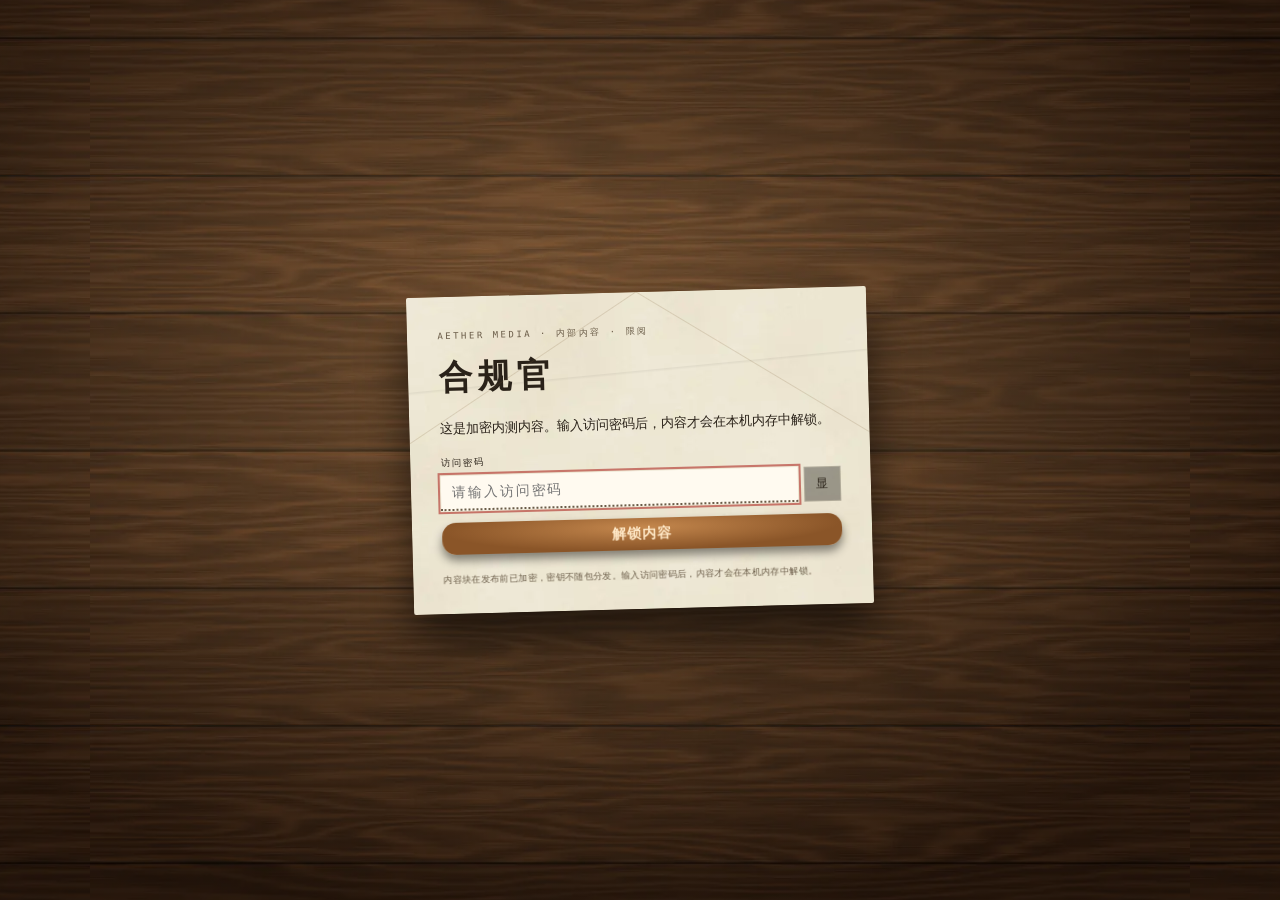
==== commit 75acfb52: "demo build 2026-10-25 02:29" ====
--- a/index.html
+++ b/index.html
@@ -1,5 +1,5 @@
 <!DOCTYPE html>
-<html lang="zh-CN">
+<html lang="zh-CN" data-theme="c">
   <head>
     <meta charset="UTF-8" />
     <meta name="viewport" content="width=device-width, initial-scale=1.0" />
@@ -7,9 +7,8 @@
     <meta name="referrer" content="no-referrer" />
     <title>合规官 — 试玩版 · Aether Media</title>
     <link rel="icon" type="image/png" href="./assets/images/app-icon.png" />
-    <script type="module" crossorigin src="./assets/index-CNEib_2R.js"></script>
-    <link rel="stylesheet" crossorigin href="./assets/index-BLTzU5eD.css">
-    <link rel="stylesheet" href="./assets/ui-skeuo.css">
+    <script type="module" crossorigin src="./assets/index-C_yTFO5t.js"></script>
+    <link rel="stylesheet" crossorigin href="./assets/index-IREhGPWV.css">
   </head>
   <body class="demo-body">
     <div id="demo-gate"></div>
--- a/assets/index-IREhGPWV.css
+++ b/assets/index-IREhGPWV.css
@@ -0,0 +1 @@
+:root{--desk: #241a13;--desk-deep: #150f0a;--paper: #ece0c4;--paper-2: #e3d4b2;--paper-3: #d8c69f;--ink: #1d1a16;--ink-2: #453b2e;--ink-3: #6d5f4a;--red: #ad2b24;--red-deep: #7c1c18;--gold: #b9862c;--jade: #34655a;--green: #3f5f42;--shadow: rgba(12, 8, 5, .45);--serif: "Songti SC", "STSong", "Source Han Serif SC", "Noto Serif SC", "SimSun", serif;--sans: "PingFang SC", "Hiragino Sans GB", "Microsoft YaHei", "Helvetica Neue", Arial, sans-serif;--mono: "SF Mono", "Menlo", "Consolas", monospace;font-family:var(--sans);color-scheme:light}*{box-sizing:border-box}html,body{min-height:100%}html{font-size:calc(16px * var(--ui-scale, 1))}body{margin:0;color:var(--ink);background-color:var(--desk);background-image:linear-gradient(#140e0ad1,#100b08eb),url(./desk-bg-CKVrKDZt.jpg);background-size:cover;background-attachment:fixed;background-position:center;font-size:.9375rem;line-height:1.6;-webkit-font-smoothing:antialiased}body:after{content:"";position:fixed;top:0;right:0;bottom:0;left:0;pointer-events:none;z-index:3;opacity:.16;mix-blend-mode:multiply;background-image:radial-gradient(rgba(0,0,0,.55) .5px,transparent .6px);background-size:3px 3px}html.pref-crt body:before{content:"";position:fixed;top:0;right:0;bottom:0;left:0;pointer-events:none;z-index:30;opacity:1;background-image:radial-gradient(ellipse at 50% 46%,transparent 52%,rgba(0,0,0,.38) 100%),repeating-linear-gradient(to bottom,rgba(0,0,0,.1) 0,rgba(0,0,0,.1) 1px,transparent 1px,transparent 3px);animation:crt-breathe 7.5s steps(1,end) infinite;will-change:opacity}@keyframes crt-breathe{0%,92%{opacity:1}93%{opacity:.92}94%{opacity:1}95%{opacity:.96}to{opacity:1}}html.pref-crt.pref-reduce-motion body:before{animation:none;opacity:1}h1,h2,h3{font-family:var(--serif);font-weight:700;letter-spacing:.04em;margin:0 0 .5rem}.paper{position:relative;padding:1rem 1.15rem 1.15rem;background-color:var(--paper);background-image:linear-gradient(#ece0c4e6,#e3d4b2eb),url(./panel-texture-ByW0bT9y.jpg);background-size:cover;border:1px solid #b9a583;box-shadow:0 1px #fffaeb99 inset,0 14px 30px #00000061}.paper:before{content:"";position:absolute;top:5px;right:5px;bottom:5px;left:5px;border:1px solid rgba(29,26,22,.14);pointer-events:none}.paper-head{display:flex;align-items:baseline;justify-content:space-between;gap:.75rem;padding-bottom:.5rem;margin-bottom:.75rem;border-bottom:2px solid var(--red);position:relative}.paper-head:after{content:"";position:absolute;left:0;right:0;bottom:-5px;height:1px;background:var(--red);opacity:.55}.paper-head h2{margin:0;font-size:.95rem;letter-spacing:.22em;color:var(--red-deep)}.paper-stamp{font-family:var(--mono);font-size:.68rem;letter-spacing:.08em;color:var(--ink-3)}.masthead,.top-bar{display:flex;align-items:center;justify-content:space-between;gap:1rem;flex-wrap:wrap;padding:.55rem 1.25rem;background-color:var(--paper-2);background-image:linear-gradient(#e7d9bced,#d6c4a4f2),url(./panel-texture-ByW0bT9y.jpg);background-size:cover;border-bottom:4px double var(--red);box-shadow:0 6px 18px #00000059;position:sticky;top:0;z-index:6}.masthead-brand,.brand{display:flex;align-items:center;gap:.7rem}.masthead-seal{display:grid;place-items:center;width:2.35rem;height:2.35rem;background:var(--red);color:#fdf3dc;font-family:var(--serif);font-size:1.35rem;font-weight:700;line-height:1;transform:rotate(-4deg);box-shadow:0 2px #0000004d,0 0 0 3px #ad2b2429;border-radius:3px}.masthead-title,.brand-title{margin:0;font-family:var(--serif);font-size:1.3rem;font-weight:900;letter-spacing:.3em;color:var(--ink);line-height:1.15}.masthead-sub,.brand-sub{display:block;margin-top:.1rem;font-size:.66rem;letter-spacing:.16em;text-transform:uppercase;color:var(--ink-3)}.brand-sub{margin-left:.6rem;display:inline}.gauges,.stats{display:flex;align-items:center;gap:.85rem;flex-wrap:wrap;font-size:.7rem;color:var(--ink-2)}.gauge{display:inline-flex;align-items:center;gap:.35rem;font-family:var(--mono);font-size:.66rem;letter-spacing:.04em}.gauge-label{color:var(--ink-3)}.gauge-bar{display:inline-block;width:46px;height:5px;background:#1d1a1629;border:1px solid rgba(29,26,22,.3)}.gauge-bar>span{display:block;height:100%;background:var(--ink-2)}.gauge--perf .gauge-bar>span{background:var(--gold)}.gauge--risk .gauge-bar>span{background:var(--red)}.gauge--trust .gauge-bar>span{background:var(--jade)}.gauge--family .gauge-bar>span{background:#8a6b3f}.gauge-value{min-width:1.6em;text-align:right;font-weight:700}.desk{display:grid;grid-template-columns:minmax(250px,300px) minmax(0,1fr);gap:1rem;padding:1rem 1.15rem .5rem;align-items:start}.desk--three{grid-template-columns:minmax(248px,296px) minmax(0,1fr) minmax(230px,276px)}.desk-host{min-height:100vh}.rules-panel{position:sticky;top:4.7rem}.rule-list{list-style:none;margin:0;padding:0}.rule{padding:0 0 .65rem .7rem;margin-bottom:.65rem;border-bottom:1px dashed rgba(29,26,22,.28);border-left:3px solid rgba(29,26,22,.2)}.rule:last-child{border-bottom:none}.rule strong{display:block;font-family:var(--serif);font-size:.92rem;letter-spacing:.06em}.rule p{margin:.2rem 0 .3rem;font-size:.76rem;line-height:1.55;color:var(--ink-2)}.rule--high{border-left-color:var(--red)}.rule--high strong{color:var(--red-deep)}.rule--medium{border-left-color:var(--gold)}.rule--medium strong{color:#8a5f14}.rule--low{border-left-color:var(--jade)}.rule-markets,.conflict-markets{font-family:var(--mono);font-size:.62rem;letter-spacing:.08em;color:var(--ink-3)}.conflicts{margin-top:.5rem;padding-top:.6rem;border-top:2px solid rgba(29,26,22,.5)}.conflicts h3{font-size:.74rem;letter-spacing:.2em;color:var(--red-deep);margin-bottom:.45rem}.conflicts ul{list-style:none;margin:0;padding:0}.conflicts li{margin-bottom:.6rem;font-size:.74rem;line-height:1.5}.conflict-pair{display:block;font-family:var(--serif);font-weight:700;color:var(--red-deep);letter-spacing:.03em}.conflicts li p{margin:.15rem 0;color:var(--ink-2)}.paper--review{overflow:hidden}.paper--review:after{content:"";position:absolute;right:1.1rem;bottom:.6rem;width:92px;height:92px;background:url(./seal-DqnexsbN.jpg) center / contain no-repeat;mix-blend-mode:multiply;opacity:.22;transform:rotate(-8deg);pointer-events:none;z-index:0}.paper--review>*{position:relative;z-index:1}.case-head{position:relative;padding-bottom:.7rem;margin-bottom:.8rem;border-bottom:1px solid rgba(29,26,22,.25)}.case-badge{display:inline-block;padding:.05rem .45rem;font-family:var(--mono);font-size:.6rem;letter-spacing:.14em;color:var(--red-deep);border:1px solid var(--red);background:#ad2b240f}.case-title,.doc-header h1{margin:.35rem 0 .2rem;font-size:1.5rem;line-height:1.25;letter-spacing:.02em}.case-meta,.summary,.case-summary{margin:.15rem 0;font-size:.76rem;color:var(--ink-3);letter-spacing:.02em}.case-summary{font-size:.84rem;color:var(--ink-2);line-height:1.55}.screening{display:grid;grid-template-columns:minmax(0,1.22fr) minmax(0,1fr);grid-template-areas:"screen strip" "transport strip";gap:.5rem .8rem;align-items:start;margin-bottom:.55rem}.screen{grid-area:screen}.transport{grid-area:transport;align-self:end}.filmstrip{grid-area:strip;align-self:stretch}.screen{position:relative;aspect-ratio:4 / 3;max-height:36vh;overflow:hidden;background:#0d0a07;border:7px solid #171009;box-shadow:0 0 0 1px #000,0 12px 26px #00000080,0 0 0 10px #1d1a1614}.screen-img{width:100%;height:100%;object-fit:cover;display:block;filter:saturate(.88) contrast(1.05) sepia(.08)}.screen-scan{position:absolute;top:0;right:0;bottom:0;left:0;pointer-events:none;background:repeating-linear-gradient(0deg,#00000029 0,#00000029 1px,#0000 1px,#0000 3px);mix-blend-mode:multiply}.screen:after{content:"";position:absolute;top:0;right:0;bottom:0;left:0;pointer-events:none;box-shadow:inset 0 0 90px #000000a6}.screen-hud{position:absolute;top:.5rem;left:.65rem;right:.65rem;display:flex;align-items:center;gap:.6rem;font-family:var(--mono);font-size:.62rem;letter-spacing:.12em;color:#f2e7cd;text-shadow:0 1px 4px rgba(0,0,0,.9);z-index:2}.hud-rec{display:inline-flex;align-items:center;gap:.3rem;color:#f0d9a8}.hud-rec:before{content:"";width:6px;height:6px;border-radius:50%;background:#cf3a2c;box-shadow:0 0 6px #cf3a2c;animation:rec-blink 1.8s infinite}@keyframes rec-blink{0%,45%{opacity:1}55%,to{opacity:.25}}.hud-time{margin-left:auto}.screen-caption{position:absolute;left:0;right:0;bottom:0;display:flex;align-items:baseline;gap:.55rem;padding:1.6rem .75rem .55rem;background:linear-gradient(transparent,#080604db);color:#f4ead4;font-family:var(--serif);font-size:.95rem;letter-spacing:.08em;z-index:2}.screen-shot{flex:none;padding:.02rem .35rem;border:1px solid rgba(244,234,212,.55);font-family:var(--mono);font-size:.58rem;letter-spacing:.12em}.transport{display:flex;align-items:center;gap:.7rem;padding:.55rem 0 .4rem}.transport-buttons{display:flex;gap:.25rem}.transport-buttons .btn{min-width:2.1rem;padding:.2rem .35rem;font-size:.7rem}.btn--play{min-width:2.6rem!important;font-size:.85rem!important;background:var(--ink);color:#f1e4c8;border-color:var(--ink);box-shadow:2px 2px #1d1a1680}.btn--play.is-playing{background:var(--red);border-color:var(--red-deep)}.transport-mode{flex:none;font-family:var(--mono);font-size:.6rem;letter-spacing:.1em;color:var(--ink-3)}.timeline{flex:1;min-width:0;padding-top:.35rem;cursor:pointer;outline:none;touch-action:none}.tl-track{position:relative;height:11px;background:#171008;border:1px solid #000;box-shadow:inset 0 1px 4px #000c}.tl-bands{position:absolute;top:0;right:0;bottom:0;left:0;pointer-events:none;z-index:1}.tl-band{position:absolute;top:0;bottom:0;background:repeating-linear-gradient(135deg,#ad2b248c 0,#ad2b248c 3px,#ad2b2433 3px,#ad2b2433 6px);border-left:1px solid rgba(255,220,160,.55);border-right:1px solid rgba(255,220,160,.55)}.tl-fill{position:absolute;inset:0 auto 0 0;width:0;background:linear-gradient(90deg,#6f1a16,#c0392b 70%,#d9a441);opacity:.28}.tl-markers{position:absolute;top:0;right:0;bottom:0;left:0}.tl-marker{position:absolute;top:50%;width:10px;height:10px;margin-left:-5px;margin-top:-5px;padding:0;border:1px solid #120c07;background:var(--gold);transform:rotate(45deg);cursor:pointer;z-index:5;box-shadow:0 0 0 1px #f2e7cd59}.tl-marker:hover{transform:rotate(45deg) scale(1.35)}.tl-marker--high{background:#c0392b}.tl-marker--medium{background:#c58a2a}.tl-marker--low{background:#5c7f6a}.tl-playhead{position:absolute;top:-5px;bottom:-5px;left:0;width:2px;background:#f5e9cd;box-shadow:0 0 8px #f5e9cde6;z-index:4;pointer-events:none}.tl-playhead:before{content:"";position:absolute;top:-4px;left:-3px;width:8px;height:8px;background:#f5e9cd;clip-path:polygon(50% 0,100% 100%,0 100%)}.tl-ticks{position:relative;height:1rem;margin-top:.1rem;font-family:var(--mono);font-size:.55rem;color:var(--ink-3)}.tl-tick{position:absolute;top:0;transform:translate(-50%);white-space:nowrap}.tl-tick:first-child{transform:none}.tl-tick:last-child{transform:translate(-100%)}.filmstrip{display:grid;grid-template-columns:repeat(2,minmax(0,1fr));gap:.45rem;list-style:none;margin:.35rem 0 0;padding:.65rem .5rem;background:#1a120b;border:1px solid #000;box-shadow:inset 0 0 0 1px #f2e7cd14;position:relative}.filmstrip:before,.filmstrip:after{content:"";position:absolute;left:0;right:0;height:7px;background-image:repeating-linear-gradient(90deg,rgba(236,224,196,.75) 0 6px,transparent 6px 15px);opacity:.5;pointer-events:none}.filmstrip:before{top:1px}.filmstrip:after{bottom:1px}.strip-cell{display:flex;flex-direction:column;gap:.25rem;min-width:0}.strip-btn{position:relative;display:block;padding:0;border:1px solid #000;background:#0d0a07;cursor:pointer;overflow:hidden;line-height:0;transition:transform .12s ease,box-shadow .12s ease}.strip-btn img{width:100%;aspect-ratio:4 / 3;object-fit:cover;filter:saturate(.8) contrast(1.05) brightness(.92);transition:filter .15s ease}.strip-btn:hover img{filter:saturate(1) brightness(1)}.strip-btn.is-active{border-color:var(--red);box-shadow:0 0 0 2px var(--red),0 0 14px #ad2b248c}.strip-btn.is-active img{filter:saturate(1.05) brightness(1.05)}.strip-no{position:absolute;top:2px;left:3px;font-family:var(--mono);font-size:.55rem;color:#f2e7cd;background:#0a0704ad;padding:0 3px;line-height:1.5}.strip-shot{position:absolute;right:3px;bottom:2px;font-family:var(--mono);font-size:.52rem;letter-spacing:.1em;color:#f2e7cd;background:#0a0704ad;padding:0 3px;line-height:1.5}.strip-btn.is-flagged:after{content:"";position:absolute;top:0;right:0;width:0;height:0;border-top:12px solid var(--red);border-left:12px solid transparent;pointer-events:none}.strip-label{font-size:.65rem;line-height:1.35;color:#ece0c4c7;letter-spacing:.02em;overflow:hidden;display:-webkit-box;-webkit-line-clamp:2;-webkit-box-orient:vertical}.strip-label--flagged{color:#e8b48a}.strip-label--flagged:before{content:"⚠ ";color:#d9624f}.transcript-wrap{margin-bottom:.85rem}.transcript-head{display:flex;align-items:baseline;justify-content:space-between;border-bottom:1px solid rgba(29,26,22,.3);margin-bottom:.35rem}.transcript-head h3{margin:0;font-size:.8rem;letter-spacing:.2em;color:var(--red-deep)}.transcript-hint{font-size:.62rem;color:var(--ink-3);letter-spacing:.04em;transition:color .16s ease}.transcript-hint.is-complete{color:var(--red-deep)}.document-body{max-height:18.5vh;overflow-y:auto;padding:.6rem .75rem;background:#fffae880;border:1px solid rgba(29,26,22,.22);box-shadow:inset 0 0 22px #785f3c24;font-family:var(--serif);font-size:.95rem;line-height:1.85;white-space:pre-wrap}mark.highlight{position:relative;background:#d9a44152;box-shadow:inset 0 -2px #ad2b2459;color:inherit;padding:0 1px;cursor:pointer;transition:background .15s ease}mark.highlight:hover{background:#d9a4418c}mark.highlight.is-current{background:#ad2b2438;box-shadow:inset 0 -2px 0 var(--red);outline:1px dashed rgba(173,43,36,.5);outline-offset:2px}mark.highlight.is-flash{animation:mark-flash .9s ease}@keyframes mark-flash{0%,to{background:#ad2b2433}40%{background:#ad2b2499;color:#fdf3dc}}.mark-badge{display:inline-block;margin:0 0 0 2px;padding:0 3px;font-family:var(--mono);font-size:.55rem;line-height:1.5;color:#fdf3dc;background:var(--red-deep);vertical-align:super}.decisions{position:relative;display:grid;grid-template-columns:repeat(4,minmax(0,1fr));gap:.55rem;padding-top:.7rem;border-top:2px solid rgba(29,26,22,.35)}.decisions-shield{position:absolute;top:-.2rem;right:-.2rem;bottom:-.4rem;left:-.2rem;z-index:5;background:transparent;cursor:default;touch-action:none}.btn{-webkit-appearance:none;-moz-appearance:none;appearance:none;display:inline-flex;flex-direction:column;align-items:center;justify-content:center;gap:.05rem;padding:.42rem .7rem;background:#f3e8cd;color:var(--ink);border:2px solid var(--ink);border-radius:0;font-family:var(--serif);font-size:.88rem;font-weight:700;letter-spacing:.06em;cursor:pointer;box-shadow:3px 3px #1d1a16c7;transition:transform .08s ease,box-shadow .08s ease,background .12s ease}.btn:hover{transform:translate(-1px,-1px);box-shadow:4px 4px #1d1a16d1}.btn:active{transform:translate(2px,2px);box-shadow:1px 1px #1d1a16b3}.btn:focus-visible{outline:2px solid var(--red);outline-offset:2px}.btn-hint{font-family:var(--sans);font-size:.58rem;font-weight:400;letter-spacing:.02em;color:var(--ink-3)}.btn{position:relative}.btn-key{position:absolute;top:.18rem;left:.22rem;min-width:.95rem;padding:0 .18rem;font-family:var(--mono, monospace);font-size:.52rem;line-height:1.15;text-align:center;color:var(--ink-3);border:1px solid currentColor;border-radius:2px;opacity:.55}.btn.is-key-hit{transform:translateY(1px);box-shadow:inset 0 2px #1d1a1659}.decisions-hint{grid-column:1 / -1;margin:0;font-family:var(--sans);font-size:.6rem;letter-spacing:.04em;color:var(--ink-3);text-align:right}.btn--approve{background:#dde5cd;border-color:#35543a;box-shadow:3px 3px #35543a}.btn--modify{background:#f0e3bd;border-color:#8a6418;box-shadow:3px 3px #8a6418}.btn--reject{background:#f2d8d1;border-color:#7c1c18;box-shadow:3px 3px #7c1c18}.btn--escalate{background:#dbe4de;border-color:#2c554c;box-shadow:3px 3px #2c554c}.btn--icon{flex-direction:row;min-width:2rem;padding:.2rem .4rem;font-family:var(--sans);font-size:.78rem;letter-spacing:0;box-shadow:2px 2px #1d1a1699}.btn--icon:hover{transform:none;box-shadow:2px 2px #1d1a1699;background:#fff6e2}.btn--icon:active{transform:translate(1px,1px);box-shadow:1px 1px #1d1a1699}.audio-control{padding:.2rem .45rem;min-width:2.2rem}.paper--threads .case-dialogue{border:none;padding:0;margin:0 0 .9rem}.case-dialogue h3,.market-block h3{font-size:.68rem;letter-spacing:.16em;color:var(--ink-3);margin:0 0 .4rem;padding-bottom:.2rem;border-bottom:1px solid rgba(29,26,22,.2)}.case-dialogue ul{list-style:none;margin:0;padding:0}.case-dialogue li{font-size:.74rem;line-height:1.6;color:var(--ink-2);padding:.35rem 0 .35rem .55rem;border-left:2px solid rgba(173,43,36,.35);margin-bottom:.35rem}.case-dialogue li strong{display:block;font-family:var(--serif);font-size:.72rem;color:var(--red-deep);letter-spacing:.04em}.market-block{margin-top:.6rem;padding-top:.55rem;border-top:1px dashed rgba(29,26,22,.3)}.market-quips{list-style:none;margin:0;padding:0;font-size:.72rem;line-height:1.6;color:var(--ink-2)}.market-quips li{margin-bottom:.3rem;padding-left:.7rem;position:relative}.market-quips li:before{content:"※";position:absolute;left:0;color:var(--gold);font-size:.62rem}.footer{text-align:center;font-size:.66rem;letter-spacing:.1em;color:#ece0c48c;padding:.55rem 1rem .6rem}.title-stage{min-height:100vh;display:flex;align-items:center;justify-content:center;padding:5vh 1rem;background-color:var(--desk);background-image:linear-gradient(#120b0785,#0c0805db),var(--title-bg);background-size:cover;background-position:center;position:relative}.title-stage:after{content:"";position:absolute;top:0;right:0;bottom:0;left:0;pointer-events:none;background:radial-gradient(circle at 50% 42%,transparent 20%,rgba(10,7,5,.55) 100%)}.title-screen{position:relative;z-index:1;width:min(92vw,700px);padding:2.2rem 2rem 1.6rem;text-align:center;background-color:var(--paper);background-image:linear-gradient(#ece0c4e6,#dfd0b0ed),url(./panel-texture-ByW0bT9y.jpg);background-size:cover;border:1px solid #b7a17c;box-shadow:0 1px #fffaeba6 inset,0 26px 60px #0000008c}.title-screen:before{content:"";position:absolute;top:7px;right:7px;bottom:7px;left:7px;border:1px solid rgba(29,26,22,.18);pointer-events:none}.title-screen:after{content:"";position:absolute;top:0;left:0;width:5.5rem;height:.6rem;background:var(--red)}.title-eyebrow{font-family:var(--mono);font-size:.62rem;letter-spacing:.32em;text-transform:uppercase;color:var(--ink-3);margin:0}.title-main{margin:.4rem 0 .2rem;font-family:var(--serif);font-size:clamp(2.4rem,7vw,3.6rem);font-weight:900;letter-spacing:.28em;color:var(--red-deep);text-shadow:1px 1px 0 rgba(255,246,226,.7)}.title-seal{position:absolute;top:1rem;right:1.1rem;display:grid;place-items:center;width:3.1rem;height:3.1rem;border:2px solid rgba(173,43,36,.75);border-radius:4px;color:#ad2b24d9;font-family:var(--serif);font-size:1.5rem;font-weight:700;letter-spacing:0;transform:rotate(6deg);box-shadow:inset 0 0 0 3px #ece0c4e6,inset 0 0 0 4px #ad2b2473;opacity:.9;padding:0;background:transparent;cursor:pointer;transition:transform .12s ease,opacity .12s ease}.title-seal:hover{opacity:1;transform:rotate(2deg) scale(1.04)}.title-seal.is-stamped{animation:seal-stamp .38s ease-out}@keyframes seal-stamp{0%{transform:rotate(6deg) scale(.86);opacity:.55}40%{transform:rotate(-3deg) scale(1.08);opacity:1}to{transform:rotate(6deg) scale(1);opacity:.9}}.title-kicker{margin:.15rem 0 0;font-family:var(--mono);font-size:.6rem;letter-spacing:.3em;color:var(--ink-3)}.title-tagline{max-width:30rem;margin:.5rem auto 0;font-size:.85rem;line-height:1.75;color:var(--ink-2)}.title-ng-hint{color:var(--red-deep);font-size:.74rem;line-height:1.5}.title-disclaimer{max-width:32rem;margin:.55rem auto 0;padding-top:.5rem;border-top:1px dotted rgba(29,26,22,.28);font-family:var(--serif);font-size:.68rem;line-height:1.65;color:var(--ink-3)}.title-ng-hint--top{max-width:30rem;margin:.8rem auto 0;padding:.35rem .6rem;border:1px dashed rgba(173,43,36,.5);background:#ad2b240d}.save-slots{display:flex;flex-direction:column;gap:.5rem;margin:1.1rem 0 0;text-align:left}.save-slot{padding:.55rem .7rem;border:1px solid rgba(29,26,22,.35);background:#fffae98c;box-shadow:inset 0 0 0 1px #ffffff59}.save-slot--active{border-color:var(--red);box-shadow:inset 0 0 0 1px #ad2b2440,0 0 0 2px #ad2b241f}.save-slot--empty{border-style:dashed}.save-slot-head{display:flex;align-items:center;gap:.45rem;margin-bottom:.2rem}.save-slot-id{font-family:var(--serif);font-weight:700;letter-spacing:.12em;font-size:.85rem}.save-slot-tag{font-family:var(--mono);font-size:.55rem;letter-spacing:.1em;padding:.02rem .3rem;color:var(--paper);background:var(--red)}.save-slot-status{margin:0 0 .45rem;font-size:.72rem;color:var(--ink-3);line-height:1.45}.save-slot-actions{display:flex;flex-wrap:wrap;gap:.35rem}.save-slot-actions .btn{font-size:.72rem;padding:.22rem .55rem;box-shadow:2px 2px #1d1a1699}.save-slot-delete{margin-left:auto;background:transparent;border-color:#1d1a1659;box-shadow:none;color:var(--ink-3)}.title-actions{display:flex;flex-wrap:wrap;align-items:center;justify-content:center;gap:.4rem;margin-top:.9rem}.title-actions .btn{flex-direction:row;font-size:.74rem;font-weight:400;padding:.28rem .6rem;box-shadow:2px 2px #1d1a1680}.title-note{margin:1.2rem 0 .15rem;font-family:var(--mono);font-size:.6rem;letter-spacing:.14em;color:var(--ink-3)}.title-meta{margin:0;font-family:var(--mono);font-size:.6rem;letter-spacing:.06em;color:var(--ink-3)}.briefing-overlay{position:fixed;top:0;right:0;bottom:0;left:0;display:flex;align-items:center;justify-content:center;padding:1rem;background:#0e0906c7;-webkit-backdrop-filter:blur(2px) saturate(.85);backdrop-filter:blur(2px) saturate(.85);z-index:10}.flow-card,.briefing-card{position:relative;width:min(94vw,660px);max-height:88vh;overflow:auto;padding:1.4rem 1.6rem 1.3rem;background-color:var(--paper);background-image:linear-gradient(#ece0c4e6,#e0d0b0ed),url(./panel-texture-ByW0bT9y.jpg);background-size:cover;border:1px solid #b7a17c;box-shadow:0 1px #fffaeb99 inset,0 22px 50px #00000080;color:var(--ink)}#app>.flow-card{margin:3.4vh auto 1.4rem;max-height:82vh}.flow-card:before,.briefing-card:before{content:"";position:absolute;top:6px;right:6px;bottom:6px;left:6px;border:1px solid rgba(29,26,22,.16);pointer-events:none}.flow-card:after{content:"";position:absolute;top:0;left:0;width:3.6rem;height:.55rem;background:var(--red)}.flow-card h2,.briefing-card h2{margin:.15rem 0 .6rem;font-size:1.28rem;letter-spacing:.06em;color:var(--ink)}.modify-card{width:min(94vw,540px);margin:0}.directive-list{padding-left:1.1rem;font-size:.82rem;line-height:1.65;color:var(--ink-2)}.briefing-aside{margin:.7rem 0;padding:.45rem .7rem;border-left:3px solid var(--gold);background:#fffae88c;font-size:.78rem;color:var(--ink-2)}.amendment-box{margin:.85rem 0;padding:.55rem .75rem;border:1px dashed rgba(138,100,24,.7);background:#f0e3bd80;font-size:.8rem}.amendment-box h3{margin:0 0 .3rem;font-size:.7rem;letter-spacing:.18em;color:#8a6418}.amendment-box ul{margin:0;padding-left:1rem;color:var(--ink-2)}.ng-plus-box{border-color:var(--red);background:#ad2b2412}.briefing-actions{display:flex;flex-wrap:wrap;gap:.45rem;margin-top:1.1rem;padding-top:.8rem;border-top:1px solid rgba(29,26,22,.25)}.flow-card>.briefing-actions{position:sticky;bottom:0;z-index:2;margin-bottom:-.2rem;padding-bottom:.55rem;background:linear-gradient(#ece0c400,#e8dbbdf5 24%,#e4d6b6)}.briefing-actions .btn{flex-direction:row;font-size:.78rem;font-weight:400;padding:.32rem .7rem;box-shadow:2px 2px #1d1a168c}.mail-card{width:min(94vw,560px)}.mail-portrait{float:right;width:104px;margin:.1rem 0 .7rem .9rem;border:4px solid #1a120b;box-shadow:0 0 0 1px #000,0 6px 14px #00000059;filter:saturate(.92)}.mail-from{margin:0 0 .2rem;font-family:var(--mono);font-size:.64rem;letter-spacing:.1em;color:var(--ink-3)}.mail-subject{margin:0 0 .8rem;padding-bottom:.4rem;border-bottom:2px solid var(--red);font-size:1.1rem;color:var(--red-deep)}.mail-body{font-family:var(--serif);font-size:.95rem;line-height:1.9;color:var(--ink)}.mail-card--urgent{border-color:var(--red)}.mail-card--urgent:after{background:var(--red-deep)}.pause-card{width:min(92vw,360px)}.pause-actions{display:flex;flex-direction:column;gap:.4rem;margin-top:.8rem}.pause-actions .btn{width:100%;flex-direction:row;font-size:.82rem}.settings-card{width:min(92vw,460px);max-height:88vh;display:flex;flex-direction:column;gap:.55rem}.settings-body{flex:1 1 auto;min-height:0;overflow-y:auto;padding-right:.3rem}.settings-group{padding:.55rem 0 .25rem;border-top:1px solid rgba(29,26,22,.18)}.settings-group:first-of-type{border-top:0;padding-top:0}.settings-group-label{display:block;margin-bottom:.45rem;font-family:var(--sans);font-size:.6rem;letter-spacing:.22em;text-transform:uppercase;color:var(--ink-3)}.settings-seg{display:flex;gap:.4rem;margin-bottom:.45rem}.settings-seg-btn{flex:1;padding:.3rem .4rem;font-size:.78rem}.settings-seg-btn.is-active{background:var(--red);border-color:var(--red-deep);color:#f7ecd2}.settings-hint{margin:0 0 .5rem}.settings-row{display:flex;align-items:center;justify-content:space-between;gap:.8rem;margin-bottom:.6rem;font-size:.82rem}.settings-row input[type=range]{flex:1;accent-color:var(--red)}.settings-check{display:flex;gap:.45rem;align-items:center;margin-bottom:.8rem;font-size:.82rem}.settings-check input{accent-color:var(--red)}.worklog-card{width:min(94vw,720px);max-height:84vh}.worklog-tabs{display:flex;flex-wrap:wrap;gap:.3rem;margin-bottom:.6rem}.worklog-tabs .btn{flex-direction:row;font-size:.7rem;padding:.2rem .5rem;box-shadow:2px 2px #1d1a1680}.worklog-tab--active{background:var(--ink);color:var(--paper)}.worklog-table{width:100%;border-collapse:collapse;font-size:.74rem;margin-bottom:.8rem}.worklog-table th,.worklog-table td{border-bottom:1px solid rgba(29,26,22,.22);padding:.3rem .45rem;text-align:left;vertical-align:top}.worklog-table th{font-family:var(--serif);letter-spacing:.08em;color:var(--red-deep);border-bottom:2px solid rgba(173,43,36,.5)}.worklog-shape{margin:0 0 .8rem;padding:.5rem .6rem .45rem;border:1px solid rgba(29,26,22,.24);border-left:3px solid rgba(124,28,24,.55);background:#f3e8cd73}.worklog-shape-head{display:flex;align-items:baseline;gap:.45rem;margin-bottom:.35rem}.worklog-shape-key{padding:.02rem .28rem;border:1px solid rgba(124,28,24,.5);font-family:var(--sans);font-size:.56rem;letter-spacing:.16em;color:var(--ink-3)}.worklog-shape-name{font-family:var(--serif);font-size:.86rem;font-weight:700;color:var(--red-deep)}.worklog-shape-share{margin-left:auto;font-family:var(--mono);font-size:.56rem;color:var(--ink-3)}.worklog-bars{display:flex;align-items:flex-end;gap:.3rem;height:3rem;padding-bottom:1rem;border-bottom:1px solid rgba(29,26,22,.4)}.worklog-bar{position:relative;display:flex;flex:1 1 0;align-items:flex-end;justify-content:center;height:100%}.worklog-bar-fill{display:block;width:100%;max-width:2.4rem;min-height:2px;background-image:repeating-linear-gradient(45deg,#7c1c18cc 0,#7c1c18cc 2px,#7c1c1859 2px,#7c1c1859 4px);border:1px solid rgba(124,28,24,.7);border-bottom:0}.worklog-bar-label{position:absolute;bottom:-1.05rem;font-family:var(--sans);font-size:.56rem;color:var(--ink-3)}.worklog-shape-note{margin:.15rem 0 0;font-family:var(--sans);font-size:.64rem;line-height:1.6;color:var(--ink-3)}.ach-panel{width:min(94vw,560px)}.ach-list{list-style:none;margin:0 0 .9rem;padding:0}.ach-list li{padding:.45rem 0;border-bottom:1px dashed rgba(29,26,22,.28);font-size:.82rem}.ach-list li strong{font-family:var(--serif);letter-spacing:.04em}.ach--locked{opacity:.42}.ach--unlocked strong:after{content:" ✓";color:var(--red)}.ach-steam{display:block;font-family:var(--mono);font-size:.58rem;letter-spacing:.06em;color:var(--ink-3)}.endings-panel{width:min(94vw,660px);display:flex;flex-direction:column}.endings-grid{list-style:none;margin:0 0 .8rem;padding:0;overflow-y:auto;display:flex;flex-direction:column;gap:.45rem}.archive-ending{display:flex;gap:.65rem;padding:.45rem;border:1px solid rgba(29,26,22,.22);background:#fffae973}.archive-ending--locked{opacity:.5}.ending-thumb{width:64px;height:64px;object-fit:cover;flex:none;border:1px solid rgba(29,26,22,.35);filter:saturate(.9)}.ending-thumb--locked{background:repeating-linear-gradient(45deg,#1d1a161a 0,#1d1a161a 4px,#1d1a1608 4px,#1d1a1608 8px)}.archive-ending-body strong{display:block;font-family:var(--serif);font-size:.9rem;letter-spacing:.04em;color:var(--red-deep)}.archive-ending-body p{margin:.1rem 0 0;font-size:.74rem;line-height:1.5;color:var(--ink-2)}.archive-shape{display:inline-block;margin-top:.3rem;padding:.04rem .34rem;border:1px solid rgba(124,28,24,.4);font-family:var(--mono);font-size:.6rem;letter-spacing:.08em;color:#7c1c18e6;transform:rotate(-.6deg)}.ending-card{width:min(94vw,700px)}.ending-art{display:block;width:auto;max-width:min(100%,230px);max-height:30vh;object-fit:contain;margin:0 auto .7rem;border:6px solid #1a120b;box-shadow:0 0 0 1px #000,0 12px 26px #00000073;filter:saturate(.92) contrast(1.03)}.ending-epigraph{padding:.6rem 0 .6rem .8rem;border-left:3px solid var(--red);font-family:var(--serif);font-size:1rem;line-height:1.85;color:var(--ink)}.ending-stats{list-style:none;margin:.7rem 0;padding:.55rem 0 0;border-top:1px dashed rgba(29,26,22,.3);font-family:var(--mono);font-size:.7rem;line-height:1.9;color:var(--ink-2)}.evening-event{margin:.9rem 0;padding:.7rem .9rem;background:#fffae88c;border-left:3px solid var(--red)}.night-log{margin:.8rem 0 .2rem;padding:.6rem .8rem;background:#fffae880;border-left:3px solid var(--ink-3)}.night-log h3{margin:0 0 .35rem;font-size:.72rem;letter-spacing:.18em;color:var(--ink-3)}.night-log ul{margin:0;padding:0;list-style:none;display:grid;gap:.3rem}.night-log li{display:flex;flex-wrap:wrap;align-items:baseline;gap:.5rem;font-size:.8rem;color:var(--ink-2)}.night-log .night-day{font-family:var(--mono);font-size:.68rem;color:var(--ink-3)}.night-log em{font-family:var(--mono);font-size:.68rem;font-style:normal;color:var(--ink-3)}.night-log-foot{margin:.45rem 0 0;font-size:.68rem;color:var(--ink-3)}.evening-tag{margin:.6rem 0 0;padding-top:.5rem;border-top:1px dashed rgba(29,26,22,.25);display:grid;gap:.3rem}.evening-tag>div{display:grid;grid-template-columns:4.6rem 1fr;gap:.5rem;align-items:baseline}.evening-tag dt{font-family:var(--mono);font-size:.66rem;letter-spacing:.1em;color:var(--red-deep)}.evening-tag dd{margin:0;font-size:.78rem;line-height:1.7;color:var(--ink-2)}.last-night{margin:.2rem 0 .7rem;padding:.4rem .6rem;font-size:.78rem;line-height:1.7;color:var(--red-deep);background:#ad2b240f;border-left:3px solid var(--red-deep)}.evening-choice{margin:.9rem 0 .2rem;padding:.75rem .9rem;background:#fffdf4b3;border:1px solid rgba(29,26,22,.25)}.evening-choice-prompt{margin:0 0 .55rem;font-size:.76rem;letter-spacing:.08em;color:var(--ink-3)}.evening-choice-options{display:grid;grid-template-columns:repeat(auto-fit,minmax(220px,1fr));gap:.5rem}.choice-card{display:flex;flex-direction:column;gap:.2rem;padding:.55rem .7rem;text-align:left;background:var(--paper);border:1px solid rgba(29,26,22,.35);color:var(--ink);font-family:var(--serif);cursor:pointer;transition:background .12s ease,border-color .12s ease}.choice-card:hover:not(:disabled){background:#ad2b2414;border-color:var(--red)}.choice-card:disabled{cursor:default;opacity:.42}.choice-card.is-picked{opacity:1;border-color:var(--red-deep);background:#ad2b241a}.choice-label{font-size:.86rem;font-weight:600}.choice-hint{font-family:var(--mono);font-size:.68rem;color:var(--ink-3)}.evening-choice-outcome{margin:.6rem 0 0;padding-top:.5rem;border-top:1px dashed rgba(29,26,22,.25);font-size:.8rem;line-height:1.8;color:var(--ink-2)}.family-strain{margin:.7rem 0;padding:.6rem .8rem;background:#ad2b2412;border-left:3px solid var(--red-deep)}.family-strain h3{margin:0 0 .3rem;font-size:.76rem;letter-spacing:.16em;color:var(--red-deep)}.family-strain p{margin:0;font-size:.8rem;line-height:1.8;color:var(--ink-2)}.work-log{margin-top:.9rem;font-size:.78rem;color:var(--ink-2)}.work-log h3{font-size:.72rem;letter-spacing:.18em;color:var(--red-deep);margin-bottom:.35rem}.work-log ul{margin:0;padding-left:1rem}.work-log li{margin-bottom:.4rem;line-height:1.6}.tutorial-card{width:min(94vw,580px)}.tutorial-list{padding-left:1.1rem;font-size:.85rem;line-height:1.75;color:var(--ink-2)}.credits-card{width:min(94vw,500px);display:flex;flex-direction:column;max-height:86vh}.credits-scroll{overflow:auto;flex:1;margin-bottom:.8rem;padding-right:.25rem}.credits-section h3{margin:.8rem 0 .3rem;font-size:.8rem;letter-spacing:.16em;color:var(--red-deep)}.credits-section ul{margin:0;padding-left:1rem;font-size:.76rem;line-height:1.65;color:var(--ink-2)}.game-toast{position:fixed;left:50%;bottom:1.2rem;transform:translate(-50%) translateY(10px);max-width:90vw;padding:.55rem .9rem;background:var(--paper);border:2px solid var(--ink);border-left:8px solid var(--red);box-shadow:4px 4px #00000073;color:var(--ink);font-family:var(--serif);font-size:.82rem;letter-spacing:.03em;opacity:0;transition:opacity .2s ease,transform .2s ease;z-index:20;pointer-events:none}.game-toast--visible{opacity:1;transform:translate(-50%) translateY(0)}.modify-rules{border:none;margin:0 0 .8rem;padding:0}.modify-rules legend{font-size:.7rem;letter-spacing:.16em;color:var(--ink-3);margin-bottom:.3rem}.modify-check{display:flex;gap:.45rem;align-items:flex-start;margin-bottom:.3rem;font-size:.82rem}.modify-check-text{display:flex;flex-direction:column;gap:.08rem}.modify-check-name{font-weight:600}.modify-check-desc{font-size:.7rem;line-height:1.5;color:var(--ink-3)}.modify-tools{display:flex;align-items:center;gap:.5rem;flex-wrap:wrap;margin:.5rem 0 .2rem}.modify-tools--stack{margin:0 0 .6rem}.modify-tools .btn{flex-direction:row;font-size:.74rem;padding:.24rem .6rem}.modify-hint{font-size:.68rem;letter-spacing:.14em;color:var(--ink-3)}.modify-count{margin-left:auto;font-family:var(--mono);font-size:.68rem;color:var(--ink-3)}.modify-count.is-strong{color:var(--red-deep)}.modify-check input{margin-top:.3rem;accent-color:var(--red)}.modify-note-label{display:block;font-size:.72rem;letter-spacing:.1em;color:var(--ink-3)}.modify-note-label textarea,.modify-card textarea{width:100%;margin-top:.3rem;padding:.5rem;background:#fffdf4bf;border:1px solid rgba(29,26,22,.4);box-shadow:inset 0 1px 4px #785f3c2e;color:var(--ink);font-family:var(--serif);font-size:.85rem;line-height:1.7;resize:vertical}.modify-note-label textarea:focus,.modify-card textarea:focus{outline:2px solid rgba(173,43,36,.4);outline-offset:1px}.modify-actions{display:flex;justify-content:flex-end;gap:.45rem;margin-top:.9rem}.modify-actions .btn{flex-direction:row;font-size:.8rem;padding:.3rem .75rem}.modify-error{margin:.4rem 0 0;color:var(--red-deep);font-size:.78rem}@media(max-width:1180px){.desk--three{grid-template-columns:minmax(220px,260px) minmax(0,1fr)}.desk--three .paper--threads{grid-column:1 / -1}.screening{grid-template-columns:1fr;grid-template-areas:"screen" "transport" "strip"}.filmstrip{grid-template-columns:repeat(4,minmax(0,1fr))}}@media(max-width:860px){.desk,.desk--three{grid-template-columns:1fr;padding:.7rem}.rules-panel{position:static}.decisions{grid-template-columns:repeat(2,minmax(0,1fr))}.screen{max-height:34vh}.document-body{max-height:32vh}.title-screen{margin:2vh auto;padding:1.4rem 1.1rem}.title-main{letter-spacing:.18em}}.morning-echo{margin:.7rem 0;padding:.55rem .7rem;border-left:3px solid rgba(173,43,36,.55);background:#ad2b240d}.morning-echo h3{margin:0 0 .25rem;font-family:var(--mono);font-size:.68rem;letter-spacing:.14em;color:var(--red-deep)}.morning-echo p{margin:0;font-size:.82rem;line-height:1.75;color:var(--ink-2)}.press-release{position:relative;margin:.7rem 0;padding:.6rem .8rem .5rem;border:1px solid rgba(29,26,22,.35);border-top:3px solid var(--ink);background:#fffbeeb8;box-shadow:2px 2px #1d1a1614}.pr-head{display:flex;align-items:center;justify-content:space-between;gap:.6rem;padding-bottom:.35rem;border-bottom:1px solid rgba(29,26,22,.2)}.pr-outlet{font-family:var(--mono);font-size:.62rem;letter-spacing:.14em;color:var(--ink-3)}.pr-stamp{flex:none;padding:.1rem .45rem;border:1.5px solid var(--red);color:var(--red-deep);font-family:var(--serif);font-size:.72rem;letter-spacing:.2em;transform:rotate(-6deg);opacity:.85}.pr-headline{margin:.42rem 0 .3rem;font-family:var(--serif);font-size:.94rem;font-weight:700;line-height:1.55;color:var(--ink)}.pr-body{margin:0 0 .35rem;font-size:.76rem;line-height:1.68;color:var(--ink-2)}.pr-quote{margin:.4rem 0 .3rem;padding:.35rem 0 .35rem .7rem;border-left:3px solid var(--gold);font-family:var(--serif);font-size:.86rem;line-height:1.7;color:var(--ink-2)}.pr-quote cite{display:block;margin-top:.2rem;font-family:var(--sans);font-size:.66rem;font-style:normal;letter-spacing:.06em;color:var(--ink-3)}.pr-foot{margin:0;padding-top:.35rem;border-top:1px dotted rgba(29,26,22,.25);font-size:.66rem;color:var(--ink-3)}.kpi-report{margin:.9rem 0;border:1px solid rgba(29,26,22,.3);background:#eee4ca99}.kpi-head{display:flex;align-items:baseline;justify-content:space-between;gap:.6rem;padding:.42rem .7rem;background:var(--ink);color:var(--paper)}.kpi-head h3{margin:0;font-size:.74rem;letter-spacing:.2em;font-weight:600}.kpi-src{font-family:var(--mono);font-size:.58rem;letter-spacing:.05em;opacity:.72}.kpi-grid{display:grid;grid-template-columns:repeat(2,minmax(0,1fr))}.kpi-cell{padding:.5rem .7rem;border-right:1px solid rgba(29,26,22,.16);border-bottom:1px solid rgba(29,26,22,.16)}.kpi-cell:nth-child(2n){border-right:0}.kpi-label{display:block;font-size:.62rem;letter-spacing:.12em;color:var(--ink-3)}.kpi-value{display:block;font-family:var(--mono);font-size:1.05rem;line-height:1.3;color:var(--red-deep)}.kpi-note{display:block;margin-top:.1rem;font-size:.63rem;font-style:normal;line-height:1.55;color:var(--ink-3)}.kpi-line{margin:0;padding:.45rem .7rem;border-top:1px dashed rgba(29,26,22,.3);font-family:var(--serif);font-size:.76rem;line-height:1.7;color:var(--ink-2)}.hr-verdict{position:relative;margin:.85rem 0 .2rem;padding:.65rem .85rem;border:1px solid rgba(52,101,90,.5);background:#e2e8db80}.hr-verdict-label{display:block;margin-bottom:.25rem;font-family:var(--mono);font-size:.6rem;letter-spacing:.16em;color:var(--jade)}.hr-verdict p{margin:0;font-size:.8rem;line-height:1.8;color:var(--ink-2)}.hr-verdict-stamp{position:absolute;right:.7rem;bottom:.5rem;padding:.08rem .4rem;border:1.5px solid rgba(124,28,24,.75);color:#7c1c18cc;font-family:var(--serif);font-size:.66rem;letter-spacing:.18em;transform:rotate(-8deg)}.quarter-review{position:relative;margin-top:1rem;padding:.75rem .9rem .9rem;background:#f3e8cd80;border:1px solid rgba(29,26,22,.28);border-left:3px solid rgba(124,28,24,.55)}.quarter-review-label{display:block;margin-bottom:.45rem;font-family:var(--sans);font-size:.6rem;letter-spacing:.22em;text-transform:uppercase;color:var(--ink-3)}.quarter-review-list{margin:0;padding-left:1.05rem;font-family:var(--sans);font-size:.72rem;line-height:1.65;color:var(--ink-2)}.quarter-review-list li+li{margin-top:.15rem}.quarter-chart{margin:.7rem 0 .2rem;padding:.5rem .55rem .4rem;border-top:1px dotted rgba(29,26,22,.32)}.quarter-chart figcaption{margin-bottom:.4rem;font-family:var(--mono);font-size:.56rem;letter-spacing:.08em;color:var(--ink-3)}.quarter-bars{display:grid;grid-template-columns:repeat(4,minmax(0,1fr));gap:.4rem;align-items:end;height:4.2em;font-size:1rem;padding:0 .2rem;border-bottom:1.5px solid rgba(29,26,22,.55)}.quarter-bar{position:relative;display:flex;flex-direction:column;justify-content:flex-end;height:100%}.quarter-bar-fill{display:block;height:var(--h, 0);min-height:2px;background-image:repeating-linear-gradient(45deg,#7c1c18d9 0,#7c1c18d9 2px,#7c1c1873 2px,#7c1c1873 4px),linear-gradient(#ad2b2438,#ad2b241f);border:1px solid rgba(124,28,24,.75);border-bottom:0}.quarter-bar.is-empty .quarter-bar-fill{background-image:repeating-linear-gradient(45deg,rgba(29,26,22,.16) 0,rgba(29,26,22,.16) 2px,transparent 2px,transparent 4px);border-color:#1d1a1647}.quarter-bar-count{position:absolute;left:0;right:0;bottom:calc(var(--h, 0) + .15rem);font-family:var(--mono);font-size:.6rem;text-align:center;color:var(--red-deep)}.quarter-bar-label{position:absolute;bottom:-1.15rem;left:0;right:0;font-family:var(--sans);font-size:.58rem;letter-spacing:.1em;text-align:center;color:var(--ink-3)}.quarter-chart-foot{margin:.5rem 0 0;font-family:var(--mono);font-size:.54rem;line-height:1.7;letter-spacing:.04em;color:var(--ink-3)}.quarter-shape{display:flex;align-items:baseline;gap:.45rem;margin:1.5rem 0 0;font-family:var(--serif);font-size:.8rem;font-weight:700;color:var(--red-deep)}.quarter-shape-key{padding:.02rem .3rem;border:1px solid rgba(124,28,24,.55);font-family:var(--sans);font-size:.58rem;font-weight:400;letter-spacing:.18em;color:var(--ink-3)}.quarter-shape-share{margin-left:auto;font-family:var(--mono);font-size:.56rem;font-weight:400;letter-spacing:.06em;color:var(--ink-3)}.quarter-review-stamp{position:absolute;right:.7rem;top:.4rem;padding:.08rem .45rem;border:1.5px solid rgba(124,28,24,.7);color:#7c1c18bf;font-family:var(--serif);font-size:.64rem;letter-spacing:.2em;transform:rotate(-6deg);opacity:.85}.jargon-card{width:min(94vw,880px);max-height:90vh;overflow:hidden}.jargon-head{display:flex;align-items:baseline;justify-content:space-between;gap:.8rem;flex-wrap:wrap;border-bottom:2px solid var(--red);padding-bottom:.35rem}.jargon-head h2{margin:0}.jargon-head .case-meta{margin:0;font-size:.62rem}.jargon-preface{margin:.55rem 0 .5rem;padding:.45rem .65rem;border-left:3px solid var(--ink-3);background:#fffbee99;font-size:.73rem;line-height:1.7;color:var(--ink-2)}.jargon-search{width:100%;margin-bottom:.5rem;padding:.4rem .6rem;border:1px solid rgba(29,26,22,.35);background:#fffcf2e6;color:var(--ink);font-family:var(--sans);font-size:.8rem}.jargon-search:focus{outline:2px solid rgba(185,134,44,.55);outline-offset:1px}.jargon-body{height:clamp(16rem,46vh,28rem);overflow-y:auto;padding-right:.35rem}.jargon-section+.jargon-section{margin-top:.9rem}.jargon-section h3{margin:.2rem 0 .4rem;font-family:var(--serif);font-size:.82rem;letter-spacing:.16em;color:var(--red-deep)}.jargon-list{margin:0}.jargon-entry{display:grid;grid-template-columns:minmax(4.6rem,6.4rem) minmax(0,1fr);gap:.55rem;padding:.4rem 0;border-bottom:1px dotted rgba(29,26,22,.22)}.jargon-entry dt{font-family:var(--serif);font-size:.88rem;font-weight:700;letter-spacing:.04em;color:var(--ink)}.jargon-entry dd{margin:0}.jargon-official,.jargon-note{margin:0;font-size:.74rem;line-height:1.65}.jargon-official{color:var(--ink-2)}.jargon-note{color:var(--ink-3);font-family:var(--serif)}.jargon-official span,.jargon-note span{display:inline-block;min-width:2.3rem;margin-right:.35rem;padding:0 .22rem;font-family:var(--sans);font-size:.56rem;letter-spacing:.1em;text-align:center;vertical-align:.08em}.jargon-official span{background:#1d1a161a;color:var(--ink-3)}.jargon-note span{background:#ad2b241f;color:var(--red-deep)}.jargon-foot{display:flex;align-items:center;justify-content:space-between;gap:.8rem;margin-top:.55rem;padding-top:.5rem;border-top:1px dashed rgba(29,26,22,.3)}.jargon-count{font-family:var(--mono);font-size:.6rem;color:var(--ink-3)}.jargon-foot .btn{flex:none}.pause-foot{margin:.7rem 0 0;font-size:.64rem;line-height:1.6;color:var(--ink-3);text-align:center}.ruling-footnote{margin:.5rem 0 0;padding-top:.4rem;border-top:1px dotted rgba(29,26,22,.28);font-family:var(--serif);font-size:.68rem;line-height:1.6;color:var(--ink-3)}.narrator-block{margin-top:.9rem;padding:.6rem .7rem;border:1px dashed rgba(29,26,22,.3);background:#eee4ca8c}.narrator-block h3{margin:0 0 .3rem;font-size:.62rem;letter-spacing:.22em;color:var(--ink-3)}.narrator-text{margin:0;font-family:var(--serif);font-size:.82rem;font-style:italic;line-height:1.8;color:var(--ink-2)}.drawer-link{width:100%;margin-top:.85rem;padding:.3rem .4rem;border:1px solid rgba(29,26,22,.22);background:transparent;color:var(--ink-3);font-family:var(--serif);font-size:.68rem;letter-spacing:.16em;cursor:pointer;transition:background .15s ease,color .15s ease}.drawer-link:hover{background:#1d1a1612;color:var(--ink)}.drawer-card{width:min(94vw,780px)}.drawer-head{border-bottom:2px solid var(--red);padding-bottom:.35rem}.drawer-head h2{margin:0 0 .15rem}.drawer-head .case-meta{margin:0;font-size:.64rem}.drawer-body{display:grid;grid-template-columns:minmax(0,1fr) minmax(0,1.15fr);gap:.8rem;margin-top:.7rem}.drawer-grid{max-height:42vh;overflow-y:auto;padding-right:.3rem}.drawer-item{display:grid;grid-template-columns:1.7rem minmax(0,1fr);grid-template-areas:"no name" "no where";gap:0 .4rem;width:100%;padding:.34rem .4rem;border:0;border-bottom:1px dotted rgba(29,26,22,.2);background:transparent;color:var(--ink);text-align:left;cursor:pointer}.drawer-item:hover{background:#1d1a160f}.drawer-item.is-open{background:#ad2b241a;box-shadow:inset 3px 0 0 var(--red)}.drawer-no{grid-area:no;font-family:var(--mono);font-size:.62rem;line-height:1.5;color:var(--ink-3)}.drawer-name{grid-area:name;font-family:var(--serif);font-size:.82rem;line-height:1.5}.drawer-where{grid-area:where;font-size:.62rem;color:var(--ink-3)}.drawer-inspect{min-height:10rem;padding:.6rem .7rem;border:1px solid rgba(29,26,22,.25);background:#fffbeea8}.drawer-empty{margin:0;font-family:var(--serif);font-size:.8rem;color:var(--ink-3)}.drawer-inspect-name{margin:0 0 .1rem;font-family:var(--serif);font-size:.98rem;font-weight:700;color:var(--ink)}.drawer-item.is-ng .drawer-no:after{content:"·";margin-left:.12rem;color:var(--red)}.drawer-ng-tag{display:inline-block;margin-left:.4rem;padding:.02rem .28rem;border:1px solid rgba(124,28,24,.5);font-family:var(--sans);font-size:.56rem;font-weight:400;letter-spacing:.14em;color:#7c1c18cc;vertical-align:middle}.drawer-inspect-where{margin:0 0 .45rem;padding-bottom:.35rem;border-bottom:1px dotted rgba(29,26,22,.28);font-family:var(--mono);font-size:.6rem;letter-spacing:.08em;color:var(--ink-3)}.drawer-inspect-text{margin:0;font-family:var(--serif);font-size:.84rem;line-height:1.85;color:var(--ink-2)}.drawer-tabs{display:flex;gap:.3rem;margin-top:.55rem}.drawer-tab{flex:0 0 auto;padding:.26rem .7rem;border:1px solid rgba(29,26,22,.3);border-bottom:0;background:#1d1a160d;color:var(--ink-3);font-family:var(--sans);font-size:.74rem;letter-spacing:.05em;cursor:pointer;transform:translateY(2px)}.drawer-tab.is-active{background:#fffbeee6;color:var(--ink);border-color:var(--red);box-shadow:inset 0 2px 0 var(--red);transform:translateY(0)}.drawer-pane[hidden]{display:none!important}.paper-list{display:flex;flex-direction:column;gap:.35rem;max-height:42vh;overflow-y:auto;padding-right:.3rem}.paper-chip{display:flex;flex-direction:column;gap:.1rem;padding:.42rem .5rem .42rem .7rem;border:0;border-left:3px solid rgba(173,43,36,.35);background:#fffbee80;color:var(--ink);text-align:left;cursor:pointer}.paper-chip:hover{background:#fffbeed9}.paper-chip.is-open{border-left-color:var(--red);background:#fffbeef2;box-shadow:2px 2px #1d1a161f}.paper-chip.is-done{border-left-color:var(--ink-3)}.paper-chip-title{font-family:var(--serif);font-size:.82rem;font-weight:700}.paper-chip-meta{font-family:var(--mono);font-size:.58rem;letter-spacing:.06em;color:var(--ink-3)}.paper-chip.is-done .paper-chip-meta:after{content:" · 已抠完";color:var(--red)}.paper-chip.is-ng{border-left-color:#7c1c18e6;background-image:repeating-linear-gradient(-45deg,rgba(173,43,36,.06) 0,rgba(173,43,36,.06) 4px,transparent 4px,transparent 8px)}.paper-ng-tail{margin:.2rem 0 .6rem;padding:.4rem .55rem;border-left:2px solid rgba(124,28,24,.45);background:#ad2b240f;text-indent:0!important;font-size:.78rem!important;color:var(--red-deep)!important}.paper-view{max-height:42vh;overflow-y:auto;padding-right:.3rem}.paper-sheet{position:relative;padding:.9rem 1rem 1.4rem;background-image:linear-gradient(#fffbeef7,#f8f0daf0),repeating-linear-gradient(to bottom,transparent 0,transparent 1.45rem,rgba(29,26,22,.09) 1.45rem,rgba(29,26,22,.09) 1.5rem);border:1px solid rgba(29,26,22,.3);box-shadow:2px 3px #1d1a1624,inset 0 0 40px #966e3c14;transform:rotate(-.35deg)}.paper-sheet-head{margin-bottom:.7rem;padding-bottom:.35rem;border-bottom:1px solid rgba(173,43,36,.45)}.paper-sheet-meta{margin:0 0 .15rem;font-family:var(--mono);font-size:.58rem;letter-spacing:.08em;color:var(--ink-3)}.paper-sheet-head h3{margin:0;font-size:.95rem}.paper-sheet-body p{margin:0 0 .6rem;font-family:var(--serif);font-size:.82rem;line-height:1.9;color:var(--ink-2);text-indent:2em}.paper-redact{display:inline;margin:0 .1em;padding:.02em .28em;border:0;background:#1d1a16;color:#1d1a16;font-family:var(--mono);font-size:.78em;letter-spacing:-.08em;line-height:1.2;cursor:pointer;vertical-align:baseline;transition:background .15s ease,color .15s ease}.paper-redact:hover,.paper-redact:focus-visible{background:var(--red-deep);color:#f7ecd2;outline:1px dashed rgba(247,236,210,.7);outline-offset:2px}.paper-reveal{display:inline;padding:0 .12em;color:var(--red-deep);font-family:var(--serif);font-weight:700;text-decoration:underline;text-decoration-style:dotted;text-underline-offset:3px;background:linear-gradient(#ad2b2424,#ad2b2424)}.paper-reveal.is-fresh{animation:reveal-ink .7s ease-out}@keyframes reveal-ink{0%{background:#1d1a16d9;color:transparent}45%{background:#ad2b2466;color:var(--red-deep)}to{background:#ad2b2424}}.paper-sheet-foot,.paper-sheet-done{margin:.6rem 0 0;padding:.45rem 4.4rem 0 0;border-top:1px dotted rgba(29,26,22,.3);font-family:var(--mono);font-size:.6rem;line-height:1.7;letter-spacing:.03em;color:var(--ink-3)}.paper-sheet-done{color:var(--red-deep)}.paper-all-done{margin:.7rem 0 0;padding:.5rem 4.4rem .5rem .6rem;border:1px solid var(--red);background:#ad2b2414;font-family:var(--serif);font-size:.78rem;line-height:1.8;color:var(--ink)}.paper-sheet-stamp{position:absolute;right:.9rem;bottom:.7rem;padding:.14rem .4rem;border:2px solid rgba(173,43,36,.72);color:#ad2b24c7;font-family:var(--serif);font-size:.72rem;letter-spacing:.2em;transform:rotate(-8deg);opacity:.85;pointer-events:none}.drawer-foot{display:flex;align-items:center;justify-content:space-between;gap:.8rem;margin-top:.7rem;padding-top:.5rem;border-top:1px dashed rgba(29,26,22,.3)}.drawer-count{font-family:var(--mono);font-size:.6rem;color:var(--ink-3)}.profile-card{width:min(94vw,660px)}.profile-head{border-bottom:2px solid var(--red);padding-bottom:.35rem}.profile-head h2{margin:0 0 .15rem}.profile-head .case-meta{margin:0;font-size:.64rem}.profile-body{max-height:52vh;overflow-y:auto;padding-right:.3rem;margin-top:.6rem}.profile-row{padding:.55rem 0;border-bottom:1px dotted rgba(29,26,22,.25)}.profile-row-head{display:flex;align-items:baseline;gap:.55rem}.profile-row-head h3{margin:0;font-family:var(--serif);font-size:.95rem;letter-spacing:.08em}.profile-value{font-family:var(--mono);font-size:1rem;color:var(--red-deep)}.profile-rank{margin-left:auto;padding:.05rem .45rem;border:1px solid currentColor;font-size:.64rem;letter-spacing:.1em}.profile-rank--low{color:var(--red-deep)}.profile-rank--mid{color:var(--ink-3)}.profile-rank--high{color:var(--jade)}.profile-blurb{margin:.3rem 0 .15rem;font-size:.74rem;line-height:1.7;color:var(--ink-2)}.profile-note{margin:0;font-family:var(--serif);font-size:.75rem;line-height:1.7;color:var(--ink-3)}.profile-foot{display:flex;align-items:center;justify-content:space-between;gap:.8rem;margin-top:.6rem;padding-top:.5rem;border-top:1px dashed rgba(29,26,22,.3)}.profile-footnote{font-size:.64rem;line-height:1.6;color:var(--ink-3)}.encounter-box{margin:.85rem 0;padding:.6rem .8rem;border:1px solid rgba(185,134,44,.55);border-left:4px solid var(--gold);background:#f4e8cb9e}.encounter-kicker{display:block;margin-bottom:.35rem;font-family:var(--mono);font-size:.62rem;letter-spacing:.18em;color:#8a6418}.encounter-box p{margin:0 0 .35rem;font-family:var(--serif);font-size:.82rem;line-height:1.85;color:var(--ink-2)}.encounter-note{display:block;margin-top:.3rem;padding-top:.3rem;border-top:1px dotted rgba(29,26,22,.25);font-size:.64rem;line-height:1.55;color:var(--ink-3)}.briefing-tip{margin:.55rem 0 0;padding:.32rem .55rem;border-left:3px solid rgba(29,26,22,.35);background:#1d1a160f;font-size:.68rem;line-height:1.6;color:var(--ink-3)}@media(max-width:620px){.drawer-body{grid-template-columns:minmax(0,1fr)}.drawer-grid{max-height:28vh}.profile-foot{flex-direction:column;align-items:stretch}}@media(max-width:640px){.kpi-grid{grid-template-columns:minmax(0,1fr)}.kpi-cell{border-right:0}.jargon-entry{grid-template-columns:minmax(0,1fr);gap:.15rem}}@media(prefers-reduced-motion:reduce){*,*:before,*:after{animation-duration:.01ms!important;animation-iteration-count:1!important;transition-duration:.01ms!important}}html.pref-reduce-motion *,html.pref-reduce-motion *:before,html.pref-reduce-motion *:after{animation-duration:.01ms!important;animation-iteration-count:1!important;transition-duration:.01ms!important}html[data-theme=c] body{background:radial-gradient(ellipse 70% 70% at 45% 40%,#ffd79638,#0000008c 90%),var(--skeuo-wood, url(/assets/skeuo/wood.webp)) center / 1100px auto #4a2e18;background-attachment:fixed}html[data-theme=c] body:after,html[data-theme=c] .screen-scan,html[data-theme=c].pref-crt body:before,html[data-theme=c] .paper:before{display:none}html[data-theme=c] .masthead,html[data-theme=c] .top-bar{background:linear-gradient(#2a190d,#1c1008);border:0;box-shadow:0 4px 14px #00000080;-webkit-backdrop-filter:blur(3px);backdrop-filter:blur(3px)}html[data-theme=c] .masthead *,html[data-theme=c] .top-bar *{color:#f2e6cc}html[data-theme=c] .masthead .pause-btn,html[data-theme=c] .top-bar .pause-btn{border:1px solid #916321;background:#e4a53c;color:#2a190d;font-weight:800;text-shadow:none}html[data-theme=c] .desk{gap:1.6rem}html[data-theme=c] .paper--review{display:flex;flex-direction:column;max-height:calc(100dvh - var(--desk-top, 90px) - 14px);overflow:hidden;background:var(--skeuo-paper, url(/assets/skeuo/paper.webp)) #f3ecd9;border:0;transform:rotate(-.5deg);box-shadow:-6px 0 0 -2px #e9dfc6,-11px 2px 0 -4px #ddd0b2,0 30px 50px #0009}html[data-theme=c] .paper--review:before{display:block;position:absolute;z-index:6;top:-14px;left:46px;width:22px;height:58px;border:3px solid #8f969c;border-bottom-color:transparent;border-radius:12px;background:transparent;box-shadow:inset 0 0 0 4px transparent;transform:rotate(8deg)}html[data-theme=c] .paper--review>*{flex:none}html[data-theme=c] .paper--review>.transcript-wrap{flex:1 1 auto;min-height:7.5rem;overflow:auto}html[data-theme=c] .paper--review .document-body{max-height:none;background:transparent;border:0;box-shadow:none}html[data-theme=c] .paper--rules{background:#f7e27c;border:0;transform:rotate(-2deg);box-shadow:3px 14px 20px #00000080}html[data-theme=c] .paper--rules *{background-color:transparent}html[data-theme=c] .paper--threads{background:#cfe6f2;border:0;transform:rotate(1.8deg);box-shadow:3px 14px 20px #00000080}html[data-theme=c] .paper--threads:after,html[data-theme=c] .paper--rules:after{content:"";position:absolute;top:-10px;left:50%;width:90px;height:24px;background:#f0ebdc99;box-shadow:0 1px 2px #0003;transform:translate(-50%) rotate(-3deg)}html[data-theme=c] .screen{max-height:19vh;border:10px solid #fbf8f0;border-bottom-width:28px;transform:rotate(2deg);box-shadow:6px 10px 18px #00000073}html[data-theme=c] .screening{gap:.6rem}html[data-theme=c] .strip-cell img{object-fit:cover}html[data-theme=c] .decisions{flex:none;gap:.7rem;border:0;background:transparent}html[data-theme=c] .decisions .btn{min-height:3.8rem;border:0;border-radius:50% 50% 12px 12px/40% 40% 12px 12px;background:radial-gradient(ellipse at 50% 28%,#c4874d,#8a5528 55%,#3a2210 56%,#1b1009 75%);color:#ffe9c8;box-shadow:0 10px 14px #0000008c;text-shadow:0 1px 1px #000}html[data-theme=c] .decisions .btn *{color:#f0d6a8}html[data-theme=c] .decisions .btn:hover{transform:translateY(-4px) rotate(-2deg)}html[data-theme=c] .decisions .btn:active{transform:translateY(4px) scale(.97)}html[data-theme=c] .decisions-shield{top:-.2rem;right:-.2rem;bottom:-.4rem;left:-.2rem}html[data-theme=c] .briefing-overlay,html[data-theme=c] .modify-overlay{background:radial-gradient(ellipse at 50% 40%,#1e120826,#0a06038c);-webkit-backdrop-filter:none;backdrop-filter:none}html[data-theme=c] .flow-card{position:relative;border:0;border-radius:1px;background:var(--skeuo-paper, url(/assets/skeuo/paper.webp)) #f3ecd9;color:#231d16;box-shadow:-5px 1px 0 -2px #e9dfc6,0 26px 44px #0000008c}html[data-theme=c] .flow-card:before{display:none}html[data-theme=c] .gate-card{position:relative;border:0;border-radius:2px;background:linear-gradient(176deg,transparent 0 27%,rgba(0,0,0,.05) 27.3%,transparent 28%),var(--skeuo-paper, url(/assets/skeuo/paper.webp)) #eadfc4;box-shadow:0 28px 46px #0009;transform:rotate(-1.5deg)}html[data-theme=c] .gate-card:before{content:"";position:absolute;inset:0 0 auto;height:46%;background:linear-gradient(to bottom right,transparent 49.6%,rgba(120,90,50,.18) 50%,transparent 50.4%) left / 50% 100% no-repeat,linear-gradient(to bottom left,transparent 49.6%,rgba(120,90,50,.18) 50%,transparent 50.4%) right / 50% 100% no-repeat;pointer-events:none}html[data-theme=c] .gate-card *{color:#2a2219}html[data-theme=c] .gate-eyebrow,html[data-theme=c] .gate-foot,html[data-theme=c] .gate-note,html[data-theme=c] .gate-detail{color:#6a5c48}html[data-theme=c] .gate-input{border:0;border-bottom:2px dotted #6a5c48;background:#fffaf0;color:#231d16;font-family:var(--serif)}html[data-theme=c] .gate-card button[type=submit],html[data-theme=c] .gate-card .btn{border:0;border-radius:14px;background:radial-gradient(ellipse at 50% 28%,#c4874d,#8a5528 70%);color:#ffe9c8;box-shadow:0 6px 10px #00000073}html[data-theme=c] .title-stage{background:transparent}html[data-theme=c] .title-stage:after{display:none}html[data-theme=c] .title-screen{position:relative;border:0;border-radius:3px 10px 3px 3px;background:linear-gradient(#0000,#0000000f),var(--skeuo-paper, url(/assets/skeuo/paper.webp)) #c9a46e;background-blend-mode:multiply;box-shadow:4px 3px 0 -1px #b89160,8px 6px 0 -2px #a98252,0 30px 50px #0009;transform:rotate(-.8deg)}html[data-theme=c] .title-screen:before{display:none}html[data-theme=c] .title-screen:after{top:-18px;left:auto;right:56px;width:130px;height:22px;border-radius:8px 8px 0 0;background:inherit;box-shadow:0 -2px 3px #0003}html[data-theme=c] .title-screen .save-slots>*{border:0;background:#fffaecd9;box-shadow:0 2px 5px #00000040}html[data-theme=c] .title-main{color:#3b2a18;text-shadow:0 1px 0 rgba(255,255,255,.3)}html[data-theme=c] .tutorial-card{transform:rotate(.6deg)}html[data-theme=c] .tutorial-card:after,html[data-theme=c] .mail-card:after{content:"";position:absolute;top:-12px;left:50%;width:120px;height:26px;background:#f0ead6b3;box-shadow:0 1px 2px #0003;transform:translate(-50%) rotate(-2deg)}html[data-theme=c] .mail-card{background:#f6e48a;box-shadow:3px 18px 26px #00000080;transform:rotate(-1.2deg)}html[data-theme=c] .mail-card--urgent{background:#f7c9a8}html[data-theme=c] .mail-card img{border:6px solid #fbf8f0;border-bottom-width:16px;box-shadow:3px 5px 10px #0006;transform:rotate(3deg)}html[data-theme=c] .kpi-report{border:0;background:#fffdf6;box-shadow:0 2px 6px #00000040}html[data-theme=c] .kpi-head{border-bottom:2px solid #231d16;background:transparent;color:#231d16}html[data-theme=c] .kpi-head *{color:#231d16}html[data-theme=c] .night-log,html[data-theme=c] .family-strain,html[data-theme=c] .evening-event,html[data-theme=c] .evening-choice{border-left:3px double #d48a7e;background:repeating-linear-gradient(#fffbea 0,#fffbea 1.55rem,#c9d8e6 1.55rem,#c9d8e6 1.62rem);box-shadow:0 2px 5px #0003}html[data-theme=c] .briefing-actions{background:#f3ecd9}html[data-theme=c] .ending-card{background-image:var(--skeuo-paper, url(/assets/skeuo/paper.webp))}html[data-theme=c] .ending-card .ending-art{border:10px solid #fbf8f0;border-bottom-width:26px;box-shadow:6px 10px 18px #00000073;transform:rotate(-2.5deg)}html[data-theme=c] .ending-card .hr-verdict{border:0;background:transparent}html[data-theme=c] .ending-card .hr-verdict-stamp{padding:.2rem .7rem;border:3px double rgba(170,30,24,.8);color:#aa1e18d9;font-size:1.1rem;mix-blend-mode:multiply}html[data-theme=c] .screen.is-missing{background:#aaa18b}html[data-theme=c] .screen.is-missing:before{content:"暂无画面";position:absolute;top:0;right:0;bottom:0;left:0;z-index:1;display:grid;place-items:center;background:repeating-linear-gradient(135deg,rgba(70,62,48,.14) 0 8px,transparent 8px 16px);color:#473d2b;font-family:var(--serif);font-size:1.1rem}html[data-theme=c] .strip-btn.is-missing{background:#a9a18f}html[data-theme=c] .strip-btn.is-missing:after{content:"暂无画面";position:absolute;top:0;right:0;bottom:0;left:0;display:grid;place-items:center;background:#eee7d5c2;color:#473d2b;font-size:.72rem}@media(min-width:1181px){html[data-theme=c] .paper--rules,html[data-theme=c] .paper--threads{max-height:calc(100dvh - var(--desk-top, 90px) - 14px);overflow:auto}html[data-theme=c] .strip-cell img{max-height:8.5vh}}@media(min-width:1181px)and (max-height:820px){html[data-theme=c] .paper--review{overflow-x:hidden;overflow-y:auto}html[data-theme=c] .paper--review>.decisions{position:sticky;bottom:0;z-index:5;padding:.35rem;background:#e9dcc0;box-shadow:0 -4px 10px #00000040}}@media(max-width:1180px)and (min-width:861px){html[data-theme=c] .paper--review{max-height:calc(100dvh - 104px);overflow-y:auto}html[data-theme=c] .screening{grid-template-columns:minmax(0,1fr) minmax(0,1fr);grid-template-areas:"screen strip" "transport transport"}html[data-theme=c] .filmstrip{grid-template-columns:repeat(2,minmax(0,1fr));align-content:start}html[data-theme=c] .paper--review>.decisions{position:sticky;bottom:0;z-index:5;padding:.35rem;background:#e9dcc0;box-shadow:0 -4px 10px #00000040}html[data-theme=c] .paper--review>.decisions .btn{min-height:3rem;padding:.25rem .2rem;font-size:.78rem}html[data-theme=c] .paper--review .document-body{max-height:16vh;overflow-y:auto}html[data-theme=c] .paper--review{order:0}}@media(max-width:860px){html[data-theme=c] .desk,html[data-theme=c] .desk--three{width:100%;max-width:100%;min-width:0;grid-template-columns:minmax(0,1fr);gap:1rem;padding:.5rem .25rem}html[data-theme=c] .desk>.paper{width:100%;max-width:100%;min-width:0;transform:none}html[data-theme=c] .paper--review{order:-1;width:100%;max-height:calc(100dvh - var(--desk-top, 140px) - 12px);overflow-x:hidden;overflow-y:auto}html[data-theme=c] .paper--review>.transcript-wrap{flex:none;overflow:visible}html[data-theme=c] .paper--review>.decisions{position:sticky;bottom:0;z-index:5;grid-template-columns:repeat(4,minmax(0,1fr));gap:.35rem;padding:.4rem;background:#e9dcc0;box-shadow:0 -4px 10px #00000040}html[data-theme=c] .paper--review>.decisions .btn{min-width:0;min-height:2.8rem;padding:.3rem .15rem;font-size:.75rem;line-height:1.2;white-space:nowrap}html[data-theme=c] .paper--review>.decisions .btn-key,html[data-theme=c] .paper--review>.decisions .btn-hint,html[data-theme=c] .paper--review>.decisions .decisions-hint{display:none}html[data-theme=c] .screen{max-height:16vh}html[data-theme=c] .filmstrip{grid-template-columns:repeat(4,minmax(0,1fr))}}@media(max-width:420px){html[data-theme=c] .masthead,html[data-theme=c] .top-bar{gap:.35rem;padding:.45rem .65rem}html[data-theme=c] .masthead-title,html[data-theme=c] .brand-title{font-size:1.05rem}html[data-theme=c] .masthead-sub{font-size:.54rem;letter-spacing:.08em}html[data-theme=c] .gauges,html[data-theme=c] .stats{gap:.4rem;font-size:.62rem}html[data-theme=c] .paper--review{padding:.75rem .7rem .65rem}html[data-theme=c] .paper--review .case-title{font-size:1.25rem}html[data-theme=c] .paper--review .screen{border-width:7px;border-bottom-width:18px}html[data-theme=c] .transport{gap:.25rem}html[data-theme=c] .transport-buttons .btn{padding:.35rem .45rem}}@media(max-width:860px){html[data-theme=c] .bug-fab{bottom:calc(env(safe-area-inset-bottom,0px) + 4.75rem)}}.demo-body{background:radial-gradient(circle at 50% 22%,rgba(173,43,36,.14),transparent 62%),linear-gradient(180deg,#0c1016,#12100d 60%,#0a0c10);background-attachment:fixed}#demo-gate{position:relative;display:flex;align-items:center;justify-content:center;min-height:100vh;padding:2rem 1.2rem;z-index:2}.gate-card{width:min(94vw,460px);padding:2rem 1.9rem 1.6rem;border:1px solid rgba(236,224,196,.22);border-top:3px solid rgba(173,43,36,.75);background:linear-gradient(180deg,#181411f5,#0e0c0bfa);box-shadow:0 24px 70px #0000008c;color:var(--paper)}.gate-eyebrow{margin:0 0 .5rem;font-family:var(--mono);font-size:.56rem;letter-spacing:.28em;text-transform:uppercase;color:#ece0c473}.gate-title{margin:0 0 .8rem;font-family:var(--serif);font-size:2.1rem;letter-spacing:.16em;color:#f3e8cd}.gate-status{margin:0 0 1rem;font-size:.82rem;line-height:1.7;color:#ece0c4d1}.gate-detail{margin:0 0 .6rem;font-family:var(--mono);font-size:.6rem;letter-spacing:.1em;color:#ece0c473}.gate-dots:after{content:"…";animation:gate-dots 1.2s steps(4,end) infinite}@keyframes gate-dots{0%{opacity:.25}50%{opacity:1}to{opacity:.25}}.gate-label{display:block;margin-bottom:.3rem;font-family:var(--mono);font-size:.58rem;letter-spacing:.22em;color:#ece0c499}.gate-input{width:100%;padding:.55rem .65rem;border:1px solid rgba(236,224,196,.28);background:#00000059;font-family:var(--mono);font-size:.86rem;letter-spacing:.14em;color:#f3e8cd}.gate-input:focus{outline:2px solid rgba(173,43,36,.6);outline-offset:1px}.gate-field{display:flex;gap:.35rem}.gate-field .gate-input{flex:1 1 auto;min-width:0}.gate-reveal{flex:0 0 auto;width:2.3rem;border:1px solid rgba(236,224,196,.28);background:#00000059;font-family:var(--sans);font-size:.72rem;color:#ece0c4b3;cursor:pointer}.gate-reveal:hover{border-color:#ad2b2499;color:#f3e8cd}.gate-submit{width:100%;margin-top:.7rem}.gate-note{margin:.8rem 0 0;padding-left:.6rem;border-left:2px solid rgba(173,43,36,.6);font-size:.7rem;line-height:1.65;color:#ece0c49e}.gate-foot{margin:1.1rem 0 0;font-family:var(--mono);font-size:.54rem;line-height:1.8;letter-spacing:.04em;color:#ece0c457}.demo-badge{display:flex;align-items:center;justify-content:center;gap:.5rem;margin:0 0 .8rem;font-family:var(--mono);font-size:.58rem;letter-spacing:.08em;color:var(--red-deep)}.demo-badge-text{opacity:.85}.demo-badge-tag{flex:0 0 auto;padding:.06rem .34rem;border:1px solid rgba(124,28,24,.6);font-family:var(--sans);font-size:.58rem;letter-spacing:.2em;background:#ad2b2414}.demo-watermark{position:fixed;right:.15rem;top:50%;transform:translateY(-50%);z-index:60;display:flex;flex-direction:column;align-items:center;gap:.4rem;writing-mode:vertical-rl;pointer-events:none;font-family:var(--mono);font-size:.52rem;letter-spacing:.12em;color:#7c1c186b;text-shadow:0 0 6px rgba(236,224,196,.5)}.demo-watermark-badge{padding:.5rem .1rem;border:1px solid rgba(124,28,24,.28);letter-spacing:.3em}.demo-watermark-key{opacity:.8}.demo-end-card{position:relative}.demo-end-stamp{position:absolute;top:1.1rem;right:1.1rem;padding:.16rem .5rem;border:2px solid rgba(173,43,36,.6);font-family:var(--serif);font-size:.78rem;letter-spacing:.22em;color:#ad2b24b8;transform:rotate(-4deg)}.demo-end-list h3,.demo-end-teaser h3{margin:1.1rem 0 .35rem;font-family:var(--serif);font-size:.82rem;letter-spacing:.1em;color:var(--red-deep)}.demo-end-list ul,.demo-end-teaser ul{margin:0;padding-left:1.1rem;font-size:.74rem;line-height:1.8;color:var(--ink-2)}.demo-end-list li{display:flex;gap:.5rem}.demo-row-day{min-width:3.4rem;font-family:var(--mono);font-size:.62rem;color:var(--ink-3)}.demo-row-decision{font-weight:700}.demo-end-warn{margin:1rem 0 0;padding:.4rem .55rem;border-left:3px solid rgba(173,43,36,.55);background:#ad2b240f;font-size:.72rem;line-height:1.7;color:var(--red-deep)}.demo-end-foot{margin:1rem 0 0;font-family:var(--mono);font-size:.54rem;line-height:1.8;letter-spacing:.04em;color:var(--ink-3)}.bug-card{width:min(94vw,640px)}.bug-label{display:block;margin:.9rem 0 .3rem;font-family:var(--mono);font-size:.62rem;letter-spacing:.18em;color:var(--ink-3)}.bug-input{width:100%;padding:.45rem .55rem;border:1px solid rgba(80,66,46,.35);background:#fffcf2b3;font-family:var(--sans);font-size:.8rem;color:var(--ink-1)}.bug-card textarea.bug-report{min-height:13rem;max-height:34vh;padding:.6rem .7rem;background:#fffcf0d1;font-family:var(--mono);font-size:.66rem;line-height:1.6;color:var(--ink);white-space:pre-wrap;overflow-wrap:anywhere;overflow-y:auto}.bug-status{margin:.7rem 0 0;padding:.34rem .5rem;border-left:3px solid rgba(80,66,46,.35);font-size:.7rem;color:var(--ink-2)}.bug-status.is-bad{border-left-color:#ad2b24cc;background:#ad2b2412;color:var(--red-deep)}.bug-hint{min-height:1rem;margin:.4rem 0 0;font-size:.68rem;color:var(--red-deep)}.bug-actions{display:flex;flex-wrap:wrap;gap:.4rem;margin-top:.5rem}.bug-foot{margin:.8rem 0 0}.bug-fab{position:fixed;right:.8rem;bottom:.8rem;z-index:70;display:flex;align-items:center;gap:.35rem;padding:.3rem .55rem .3rem .35rem;border:1px solid rgba(236,224,196,.3);background:#120f0ddb;font-family:var(--mono);font-size:.58rem;letter-spacing:.14em;color:#ece0c4cc;cursor:pointer;-webkit-backdrop-filter:blur(2px);backdrop-filter:blur(2px)}.bug-fab:hover{border-color:#ad2b24b3;color:#f3e8cd}.bug-fab-mark{display:inline-flex;align-items:center;justify-content:center;width:1.05rem;height:1.05rem;border:1px solid rgba(236,224,196,.45);border-radius:50%;font-size:.62rem;line-height:1}.bug-fab.has-errors{border-color:#ad2b24d9;color:#f0c9c2}.bug-fab.has-errors .bug-fab-mark{border-color:#ad2b24e6;background:#ad2b2459;color:#fff3ee}
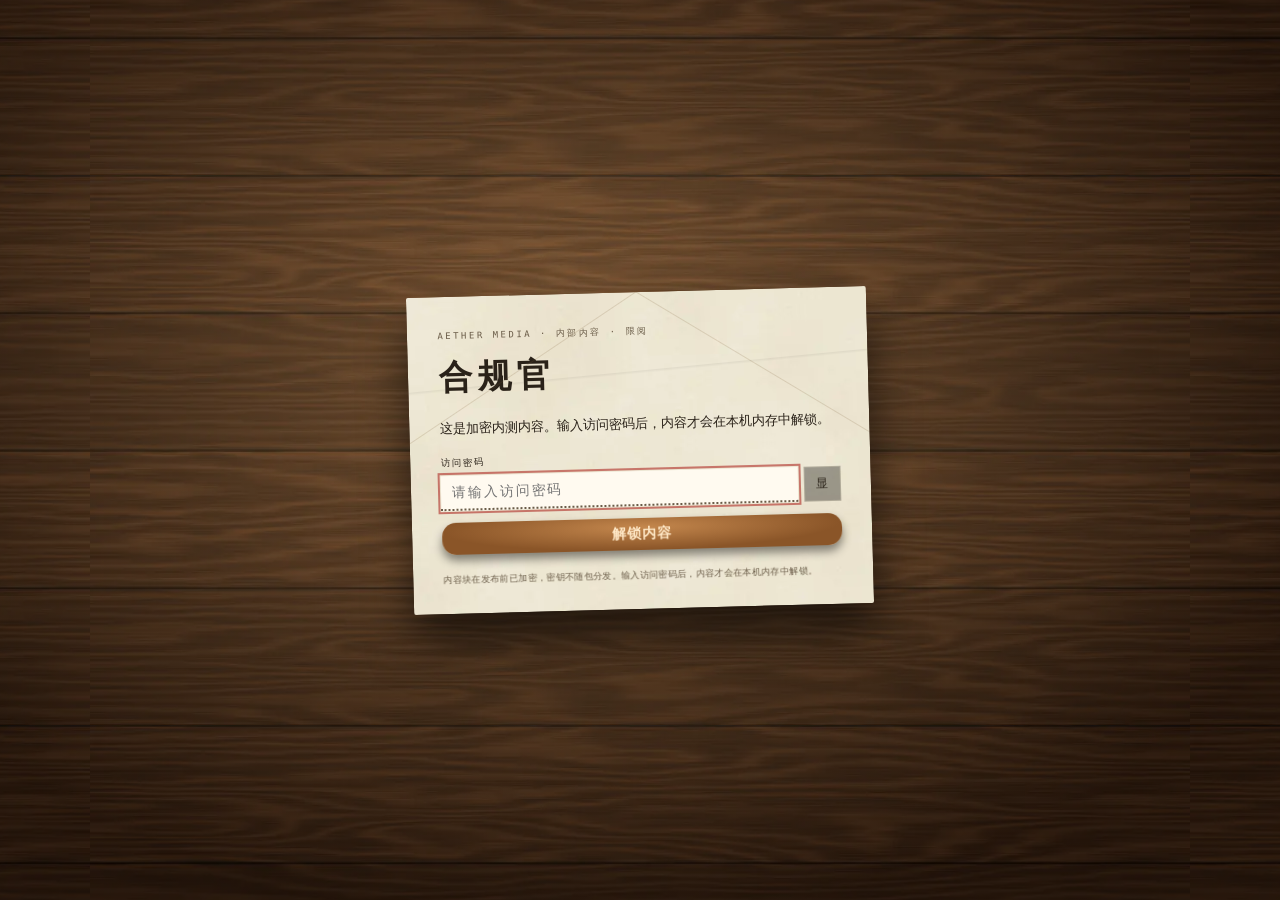
==== commit addec670: "demo build 2026-10-25 02:41" ====
--- a/index.html
+++ b/index.html
@@ -7,8 +7,8 @@
     <meta name="referrer" content="no-referrer" />
     <title>合规官 — 试玩版 · Aether Media</title>
     <link rel="icon" type="image/png" href="./assets/images/app-icon.png" />
-    <script type="module" crossorigin src="./assets/index-C_yTFO5t.js"></script>
-    <link rel="stylesheet" crossorigin href="./assets/index-IREhGPWV.css">
+    <script type="module" crossorigin src="./assets/index-DZab9CIY.js"></script>
+    <link rel="stylesheet" crossorigin href="./assets/index-CiyLi-k4.css">
   </head>
   <body class="demo-body">
     <div id="demo-gate"></div>
--- a/assets/index-CiyLi-k4.css
+++ b/assets/index-CiyLi-k4.css
@@ -0,0 +1 @@
+:root{--desk: #241a13;--desk-deep: #150f0a;--paper: #ece0c4;--paper-2: #e3d4b2;--paper-3: #d8c69f;--ink: #1d1a16;--ink-2: #453b2e;--ink-3: #6d5f4a;--red: #ad2b24;--red-deep: #7c1c18;--gold: #b9862c;--jade: #34655a;--green: #3f5f42;--shadow: rgba(12, 8, 5, .45);--serif: "Songti SC", "STSong", "Source Han Serif SC", "Noto Serif SC", "SimSun", serif;--sans: "PingFang SC", "Hiragino Sans GB", "Microsoft YaHei", "Helvetica Neue", Arial, sans-serif;--mono: "SF Mono", "Menlo", "Consolas", monospace;font-family:var(--sans);color-scheme:light}*{box-sizing:border-box}html,body{min-height:100%}html{font-size:calc(16px * var(--ui-scale, 1))}body{margin:0;color:var(--ink);background-color:var(--desk);background-image:linear-gradient(#140e0ad1,#100b08eb),url(./desk-bg-CKVrKDZt.jpg);background-size:cover;background-attachment:fixed;background-position:center;font-size:.9375rem;line-height:1.6;-webkit-font-smoothing:antialiased}body:after{content:"";position:fixed;top:0;right:0;bottom:0;left:0;pointer-events:none;z-index:3;opacity:.16;mix-blend-mode:multiply;background-image:radial-gradient(rgba(0,0,0,.55) .5px,transparent .6px);background-size:3px 3px}html.pref-crt body:before{content:"";position:fixed;top:0;right:0;bottom:0;left:0;pointer-events:none;z-index:30;opacity:1;background-image:radial-gradient(ellipse at 50% 46%,transparent 52%,rgba(0,0,0,.38) 100%),repeating-linear-gradient(to bottom,rgba(0,0,0,.1) 0,rgba(0,0,0,.1) 1px,transparent 1px,transparent 3px);animation:crt-breathe 7.5s steps(1,end) infinite;will-change:opacity}@keyframes crt-breathe{0%,92%{opacity:1}93%{opacity:.92}94%{opacity:1}95%{opacity:.96}to{opacity:1}}html.pref-crt.pref-reduce-motion body:before{animation:none;opacity:1}h1,h2,h3{font-family:var(--serif);font-weight:700;letter-spacing:.04em;margin:0 0 .5rem}.paper{position:relative;padding:1rem 1.15rem 1.15rem;background-color:var(--paper);background-image:linear-gradient(#ece0c4e6,#e3d4b2eb),url(./panel-texture-ByW0bT9y.jpg);background-size:cover;border:1px solid #b9a583;box-shadow:0 1px #fffaeb99 inset,0 14px 30px #00000061}.paper:before{content:"";position:absolute;top:5px;right:5px;bottom:5px;left:5px;border:1px solid rgba(29,26,22,.14);pointer-events:none}.paper-head{display:flex;align-items:baseline;justify-content:space-between;gap:.75rem;padding-bottom:.5rem;margin-bottom:.75rem;border-bottom:2px solid var(--red);position:relative}.paper-head:after{content:"";position:absolute;left:0;right:0;bottom:-5px;height:1px;background:var(--red);opacity:.55}.paper-head h2{margin:0;font-size:.95rem;letter-spacing:.22em;color:var(--red-deep)}.paper-stamp{font-family:var(--mono);font-size:.68rem;letter-spacing:.08em;color:var(--ink-3)}.masthead,.top-bar{display:flex;align-items:center;justify-content:space-between;gap:1rem;flex-wrap:wrap;padding:.55rem 1.25rem;background-color:var(--paper-2);background-image:linear-gradient(#e7d9bced,#d6c4a4f2),url(./panel-texture-ByW0bT9y.jpg);background-size:cover;border-bottom:4px double var(--red);box-shadow:0 6px 18px #00000059;position:sticky;top:0;z-index:6}.masthead-brand,.brand{display:flex;align-items:center;gap:.7rem}.masthead-seal{display:grid;place-items:center;width:2.35rem;height:2.35rem;background:var(--red);color:#fdf3dc;font-family:var(--serif);font-size:1.35rem;font-weight:700;line-height:1;transform:rotate(-4deg);box-shadow:0 2px #0000004d,0 0 0 3px #ad2b2429;border-radius:3px}.masthead-title,.brand-title{margin:0;font-family:var(--serif);font-size:1.3rem;font-weight:900;letter-spacing:.3em;color:var(--ink);line-height:1.15}.masthead-sub,.brand-sub{display:block;margin-top:.1rem;font-size:.66rem;letter-spacing:.16em;text-transform:uppercase;color:var(--ink-3)}.brand-sub{margin-left:.6rem;display:inline}.gauges,.stats{display:flex;align-items:center;gap:.85rem;flex-wrap:wrap;font-size:.7rem;color:var(--ink-2)}.gauge{display:inline-flex;align-items:center;gap:.35rem;font-family:var(--mono);font-size:.66rem;letter-spacing:.04em}.gauge-label{color:var(--ink-3)}.gauge-bar{display:inline-block;width:46px;height:5px;background:#1d1a1629;border:1px solid rgba(29,26,22,.3)}.gauge-bar>span{display:block;height:100%;background:var(--ink-2)}.gauge--perf .gauge-bar>span{background:var(--gold)}.gauge--risk .gauge-bar>span{background:var(--red)}.gauge--trust .gauge-bar>span{background:var(--jade)}.gauge--family .gauge-bar>span{background:#8a6b3f}.gauge-value{min-width:1.6em;text-align:right;font-weight:700}.desk{display:grid;grid-template-columns:minmax(250px,300px) minmax(0,1fr);gap:1rem;padding:1rem 1.15rem .5rem;align-items:start}.desk--three{grid-template-columns:minmax(248px,296px) minmax(0,1fr) minmax(230px,276px)}.desk-host{min-height:100vh}.rules-panel{position:sticky;top:4.7rem}.rule-list{list-style:none;margin:0;padding:0}.rule{padding:0 0 .65rem .7rem;margin-bottom:.65rem;border-bottom:1px dashed rgba(29,26,22,.28);border-left:3px solid rgba(29,26,22,.2)}.rule:last-child{border-bottom:none}.rule strong{display:block;font-family:var(--serif);font-size:.92rem;letter-spacing:.06em}.rule p{margin:.2rem 0 .3rem;font-size:.76rem;line-height:1.55;color:var(--ink-2)}.rule--high{border-left-color:var(--red)}.rule--high strong{color:var(--red-deep)}.rule--medium{border-left-color:var(--gold)}.rule--medium strong{color:#8a5f14}.rule--low{border-left-color:var(--jade)}.rule-markets,.conflict-markets{font-family:var(--mono);font-size:.62rem;letter-spacing:.08em;color:var(--ink-3)}.conflicts{margin-top:.5rem;padding-top:.6rem;border-top:2px solid rgba(29,26,22,.5)}.conflicts h3{font-size:.74rem;letter-spacing:.2em;color:var(--red-deep);margin-bottom:.45rem}.conflicts ul{list-style:none;margin:0;padding:0}.conflicts li{margin-bottom:.6rem;font-size:.74rem;line-height:1.5}.conflict-pair{display:block;font-family:var(--serif);font-weight:700;color:var(--red-deep);letter-spacing:.03em}.conflicts li p{margin:.15rem 0;color:var(--ink-2)}.paper--review{overflow:hidden}.paper--review:after{content:"";position:absolute;right:1.1rem;bottom:.6rem;width:92px;height:92px;background:url(./seal-DqnexsbN.jpg) center / contain no-repeat;mix-blend-mode:multiply;opacity:.22;transform:rotate(-8deg);pointer-events:none;z-index:0}.paper--review>*{position:relative;z-index:1}.case-head{position:relative;padding-bottom:.7rem;margin-bottom:.8rem;border-bottom:1px solid rgba(29,26,22,.25)}.case-badge{display:inline-block;padding:.05rem .45rem;font-family:var(--mono);font-size:.6rem;letter-spacing:.14em;color:var(--red-deep);border:1px solid var(--red);background:#ad2b240f}.case-title,.doc-header h1{margin:.35rem 0 .2rem;font-size:1.5rem;line-height:1.25;letter-spacing:.02em}.case-meta,.summary,.case-summary{margin:.15rem 0;font-size:.76rem;color:var(--ink-3);letter-spacing:.02em}.case-summary{font-size:.84rem;color:var(--ink-2);line-height:1.55}.screening{display:grid;grid-template-columns:minmax(0,1.22fr) minmax(0,1fr);grid-template-areas:"screen strip" "transport strip";gap:.5rem .8rem;align-items:start;margin-bottom:.55rem}.screen{grid-area:screen}.transport{grid-area:transport;align-self:end}.filmstrip{grid-area:strip;align-self:stretch}.screen{position:relative;aspect-ratio:4 / 3;max-height:36vh;overflow:hidden;background:#0d0a07;border:7px solid #171009;box-shadow:0 0 0 1px #000,0 12px 26px #00000080,0 0 0 10px #1d1a1614}.screen-img{width:100%;height:100%;object-fit:cover;display:block;filter:saturate(.88) contrast(1.05) sepia(.08)}.screen-scan{position:absolute;top:0;right:0;bottom:0;left:0;pointer-events:none;background:repeating-linear-gradient(0deg,#00000029 0,#00000029 1px,#0000 1px,#0000 3px);mix-blend-mode:multiply}.screen:after{content:"";position:absolute;top:0;right:0;bottom:0;left:0;pointer-events:none;box-shadow:inset 0 0 90px #000000a6}.screen-hud{position:absolute;top:.5rem;left:.65rem;right:.65rem;display:flex;align-items:center;gap:.6rem;font-family:var(--mono);font-size:.62rem;letter-spacing:.12em;color:#f2e7cd;text-shadow:0 1px 4px rgba(0,0,0,.9);z-index:2}.hud-rec{display:inline-flex;align-items:center;gap:.3rem;color:#f0d9a8}.hud-rec:before{content:"";width:6px;height:6px;border-radius:50%;background:#cf3a2c;box-shadow:0 0 6px #cf3a2c;animation:rec-blink 1.8s infinite}@keyframes rec-blink{0%,45%{opacity:1}55%,to{opacity:.25}}.hud-time{margin-left:auto}.screen-caption{position:absolute;left:0;right:0;bottom:0;display:flex;align-items:baseline;gap:.55rem;padding:1.6rem .75rem .55rem;background:linear-gradient(transparent,#080604db);color:#f4ead4;font-family:var(--serif);font-size:.95rem;letter-spacing:.08em;z-index:2}.screen-shot{flex:none;padding:.02rem .35rem;border:1px solid rgba(244,234,212,.55);font-family:var(--mono);font-size:.58rem;letter-spacing:.12em}.transport{display:flex;align-items:center;gap:.7rem;padding:.55rem 0 .4rem}.transport-buttons{display:flex;gap:.25rem}.transport-buttons .btn{min-width:2.1rem;padding:.2rem .35rem;font-size:.7rem}.btn--play{min-width:2.6rem!important;font-size:.85rem!important;background:var(--ink);color:#f1e4c8;border-color:var(--ink);box-shadow:2px 2px #1d1a1680}.btn--play.is-playing{background:var(--red);border-color:var(--red-deep)}.transport-mode{flex:none;font-family:var(--mono);font-size:.6rem;letter-spacing:.1em;color:var(--ink-3)}.timeline{flex:1;min-width:0;padding-top:.35rem;cursor:pointer;outline:none;touch-action:none}.tl-track{position:relative;height:11px;background:#171008;border:1px solid #000;box-shadow:inset 0 1px 4px #000c}.tl-bands{position:absolute;top:0;right:0;bottom:0;left:0;pointer-events:none;z-index:1}.tl-band{position:absolute;top:0;bottom:0;background:repeating-linear-gradient(135deg,#ad2b248c 0,#ad2b248c 3px,#ad2b2433 3px,#ad2b2433 6px);border-left:1px solid rgba(255,220,160,.55);border-right:1px solid rgba(255,220,160,.55)}.tl-fill{position:absolute;inset:0 auto 0 0;width:0;background:linear-gradient(90deg,#6f1a16,#c0392b 70%,#d9a441);opacity:.28}.tl-markers{position:absolute;top:0;right:0;bottom:0;left:0}.tl-marker{position:absolute;top:50%;width:10px;height:10px;margin-left:-5px;margin-top:-5px;padding:0;border:1px solid #120c07;background:var(--gold);transform:rotate(45deg);cursor:pointer;z-index:5;box-shadow:0 0 0 1px #f2e7cd59}.tl-marker:hover{transform:rotate(45deg) scale(1.35)}.tl-marker--high{background:#c0392b}.tl-marker--medium{background:#c58a2a}.tl-marker--low{background:#5c7f6a}.tl-playhead{position:absolute;top:-5px;bottom:-5px;left:0;width:2px;background:#f5e9cd;box-shadow:0 0 8px #f5e9cde6;z-index:4;pointer-events:none}.tl-playhead:before{content:"";position:absolute;top:-4px;left:-3px;width:8px;height:8px;background:#f5e9cd;clip-path:polygon(50% 0,100% 100%,0 100%)}.tl-ticks{position:relative;height:1rem;margin-top:.1rem;font-family:var(--mono);font-size:.55rem;color:var(--ink-3)}.tl-tick{position:absolute;top:0;transform:translate(-50%);white-space:nowrap}.tl-tick:first-child{transform:none}.tl-tick:last-child{transform:translate(-100%)}.filmstrip{display:grid;grid-template-columns:repeat(2,minmax(0,1fr));gap:.45rem;list-style:none;margin:.35rem 0 0;padding:.65rem .5rem;background:#1a120b;border:1px solid #000;box-shadow:inset 0 0 0 1px #f2e7cd14;position:relative}.filmstrip:before,.filmstrip:after{content:"";position:absolute;left:0;right:0;height:7px;background-image:repeating-linear-gradient(90deg,rgba(236,224,196,.75) 0 6px,transparent 6px 15px);opacity:.5;pointer-events:none}.filmstrip:before{top:1px}.filmstrip:after{bottom:1px}.strip-cell{display:flex;flex-direction:column;gap:.25rem;min-width:0}.strip-btn{position:relative;display:block;padding:0;border:1px solid #000;background:#0d0a07;cursor:pointer;overflow:hidden;line-height:0;transition:transform .12s ease,box-shadow .12s ease}.strip-btn img{width:100%;aspect-ratio:4 / 3;object-fit:cover;filter:saturate(.8) contrast(1.05) brightness(.92);transition:filter .15s ease}.strip-btn:hover img{filter:saturate(1) brightness(1)}.strip-btn.is-active{border-color:var(--red);box-shadow:0 0 0 2px var(--red),0 0 14px #ad2b248c}.strip-btn.is-active img{filter:saturate(1.05) brightness(1.05)}.strip-no{position:absolute;top:2px;left:3px;font-family:var(--mono);font-size:.55rem;color:#f2e7cd;background:#0a0704ad;padding:0 3px;line-height:1.5}.strip-shot{position:absolute;right:3px;bottom:2px;font-family:var(--mono);font-size:.52rem;letter-spacing:.1em;color:#f2e7cd;background:#0a0704ad;padding:0 3px;line-height:1.5}.strip-btn.is-flagged:after{content:"";position:absolute;top:0;right:0;width:0;height:0;border-top:12px solid var(--red);border-left:12px solid transparent;pointer-events:none}.strip-label{font-size:.65rem;line-height:1.35;color:#ece0c4c7;letter-spacing:.02em;overflow:hidden;display:-webkit-box;-webkit-line-clamp:2;-webkit-box-orient:vertical}.strip-label--flagged{color:#e8b48a}.strip-label--flagged:before{content:"⚠ ";color:#d9624f}.transcript-wrap{margin-bottom:.85rem}.transcript-head{display:flex;align-items:baseline;justify-content:space-between;border-bottom:1px solid rgba(29,26,22,.3);margin-bottom:.35rem}.transcript-head h3{margin:0;font-size:.8rem;letter-spacing:.2em;color:var(--red-deep)}.transcript-hint{font-size:.62rem;color:var(--ink-3);letter-spacing:.04em;transition:color .16s ease}.transcript-hint.is-complete{color:var(--red-deep)}.document-body{max-height:18.5vh;overflow-y:auto;padding:.6rem .75rem;background:#fffae880;border:1px solid rgba(29,26,22,.22);box-shadow:inset 0 0 22px #785f3c24;font-family:var(--serif);font-size:.95rem;line-height:1.85;white-space:pre-wrap}mark.highlight{position:relative;background:#d9a44152;box-shadow:inset 0 -2px #ad2b2459;color:inherit;padding:0 1px;cursor:pointer;transition:background .15s ease}mark.highlight:hover{background:#d9a4418c}mark.highlight.is-current{background:#ad2b2438;box-shadow:inset 0 -2px 0 var(--red);outline:1px dashed rgba(173,43,36,.5);outline-offset:2px}mark.highlight.is-flash{animation:mark-flash .9s ease}@keyframes mark-flash{0%,to{background:#ad2b2433}40%{background:#ad2b2499;color:#fdf3dc}}.mark-badge{display:inline-block;margin:0 0 0 2px;padding:0 3px;font-family:var(--mono);font-size:.55rem;line-height:1.5;color:#fdf3dc;background:var(--red-deep);vertical-align:super}.decisions{position:relative;display:grid;grid-template-columns:repeat(4,minmax(0,1fr));gap:.55rem;padding-top:.7rem;border-top:2px solid rgba(29,26,22,.35)}.decisions-shield{position:absolute;top:-.2rem;right:-.2rem;bottom:-.4rem;left:-.2rem;z-index:5;background:transparent;cursor:default;touch-action:none}.btn{-webkit-appearance:none;-moz-appearance:none;appearance:none;display:inline-flex;flex-direction:column;align-items:center;justify-content:center;gap:.05rem;padding:.42rem .7rem;background:#f3e8cd;color:var(--ink);border:2px solid var(--ink);border-radius:0;font-family:var(--serif);font-size:.88rem;font-weight:700;letter-spacing:.06em;cursor:pointer;box-shadow:3px 3px #1d1a16c7;transition:transform .08s ease,box-shadow .08s ease,background .12s ease}.btn:hover{transform:translate(-1px,-1px);box-shadow:4px 4px #1d1a16d1}.btn:active{transform:translate(2px,2px);box-shadow:1px 1px #1d1a16b3}.btn:focus-visible{outline:2px solid var(--red);outline-offset:2px}.btn-hint{font-family:var(--sans);font-size:.58rem;font-weight:400;letter-spacing:.02em;color:var(--ink-3)}.btn{position:relative}.btn-key{position:absolute;top:.18rem;left:.22rem;min-width:.95rem;padding:0 .18rem;font-family:var(--mono, monospace);font-size:.52rem;line-height:1.15;text-align:center;color:var(--ink-3);border:1px solid currentColor;border-radius:2px;opacity:.55}.btn.is-key-hit{transform:translateY(1px);box-shadow:inset 0 2px #1d1a1659}.decisions-hint{grid-column:1 / -1;margin:0;font-family:var(--sans);font-size:.6rem;letter-spacing:.04em;color:var(--ink-3);text-align:right}.btn--approve{background:#dde5cd;border-color:#35543a;box-shadow:3px 3px #35543a}.btn--modify{background:#f0e3bd;border-color:#8a6418;box-shadow:3px 3px #8a6418}.btn--reject{background:#f2d8d1;border-color:#7c1c18;box-shadow:3px 3px #7c1c18}.btn--escalate{background:#dbe4de;border-color:#2c554c;box-shadow:3px 3px #2c554c}.btn--icon{flex-direction:row;min-width:2rem;padding:.2rem .4rem;font-family:var(--sans);font-size:.78rem;letter-spacing:0;box-shadow:2px 2px #1d1a1699}.btn--icon:hover{transform:none;box-shadow:2px 2px #1d1a1699;background:#fff6e2}.btn--icon:active{transform:translate(1px,1px);box-shadow:1px 1px #1d1a1699}.audio-control{padding:.2rem .45rem;min-width:2.2rem}.paper--threads .case-dialogue{border:none;padding:0;margin:0 0 .9rem}.case-dialogue h3,.market-block h3{font-size:.68rem;letter-spacing:.16em;color:var(--ink-3);margin:0 0 .4rem;padding-bottom:.2rem;border-bottom:1px solid rgba(29,26,22,.2)}.case-dialogue ul{list-style:none;margin:0;padding:0}.case-dialogue li{font-size:.74rem;line-height:1.6;color:var(--ink-2);padding:.35rem 0 .35rem .55rem;border-left:2px solid rgba(173,43,36,.35);margin-bottom:.35rem}.case-dialogue li strong{display:block;font-family:var(--serif);font-size:.72rem;color:var(--red-deep);letter-spacing:.04em}.market-block{margin-top:.6rem;padding-top:.55rem;border-top:1px dashed rgba(29,26,22,.3)}.market-quips{list-style:none;margin:0;padding:0;font-size:.72rem;line-height:1.6;color:var(--ink-2)}.market-quips li{margin-bottom:.3rem;padding-left:.7rem;position:relative}.market-quips li:before{content:"※";position:absolute;left:0;color:var(--gold);font-size:.62rem}.footer{text-align:center;font-size:.66rem;letter-spacing:.1em;color:#ece0c48c;padding:.55rem 1rem .6rem}.title-stage{min-height:100vh;display:flex;align-items:center;justify-content:center;padding:5vh 1rem;background-color:var(--desk);background-image:linear-gradient(#120b0785,#0c0805db),var(--title-bg);background-size:cover;background-position:center;position:relative}.title-stage:after{content:"";position:absolute;top:0;right:0;bottom:0;left:0;pointer-events:none;background:radial-gradient(circle at 50% 42%,transparent 20%,rgba(10,7,5,.55) 100%)}.title-screen{position:relative;z-index:1;width:min(92vw,700px);padding:2.2rem 2rem 1.6rem;text-align:center;background-color:var(--paper);background-image:linear-gradient(#ece0c4e6,#dfd0b0ed),url(./panel-texture-ByW0bT9y.jpg);background-size:cover;border:1px solid #b7a17c;box-shadow:0 1px #fffaeba6 inset,0 26px 60px #0000008c}.title-screen:before{content:"";position:absolute;top:7px;right:7px;bottom:7px;left:7px;border:1px solid rgba(29,26,22,.18);pointer-events:none}.title-screen:after{content:"";position:absolute;top:0;left:0;width:5.5rem;height:.6rem;background:var(--red)}.title-eyebrow{font-family:var(--mono);font-size:.62rem;letter-spacing:.32em;text-transform:uppercase;color:var(--ink-3);margin:0}.title-main{margin:.4rem 0 .2rem;font-family:var(--serif);font-size:clamp(2.4rem,7vw,3.6rem);font-weight:900;letter-spacing:.28em;color:var(--red-deep);text-shadow:1px 1px 0 rgba(255,246,226,.7)}.title-seal{position:absolute;top:1rem;right:1.1rem;display:grid;place-items:center;width:3.1rem;height:3.1rem;border:2px solid rgba(173,43,36,.75);border-radius:4px;color:#ad2b24d9;font-family:var(--serif);font-size:1.5rem;font-weight:700;letter-spacing:0;transform:rotate(6deg);box-shadow:inset 0 0 0 3px #ece0c4e6,inset 0 0 0 4px #ad2b2473;opacity:.9;padding:0;background:transparent;cursor:pointer;transition:transform .12s ease,opacity .12s ease}.title-seal:hover{opacity:1;transform:rotate(2deg) scale(1.04)}.title-seal.is-stamped{animation:seal-stamp .38s ease-out}@keyframes seal-stamp{0%{transform:rotate(6deg) scale(.86);opacity:.55}40%{transform:rotate(-3deg) scale(1.08);opacity:1}to{transform:rotate(6deg) scale(1);opacity:.9}}.title-kicker{margin:.15rem 0 0;font-family:var(--mono);font-size:.6rem;letter-spacing:.3em;color:var(--ink-3)}.title-tagline{max-width:30rem;margin:.5rem auto 0;font-size:.85rem;line-height:1.75;color:var(--ink-2)}.title-ng-hint{color:var(--red-deep);font-size:.74rem;line-height:1.5}.title-disclaimer{max-width:32rem;margin:.55rem auto 0;padding-top:.5rem;border-top:1px dotted rgba(29,26,22,.28);font-family:var(--serif);font-size:.68rem;line-height:1.65;color:var(--ink-3)}.title-ng-hint--top{max-width:30rem;margin:.8rem auto 0;padding:.35rem .6rem;border:1px dashed rgba(173,43,36,.5);background:#ad2b240d}.save-slots{display:flex;flex-direction:column;gap:.5rem;margin:1.1rem 0 0;text-align:left}.save-slot{padding:.55rem .7rem;border:1px solid rgba(29,26,22,.35);background:#fffae98c;box-shadow:inset 0 0 0 1px #ffffff59}.save-slot--active{border-color:var(--red);box-shadow:inset 0 0 0 1px #ad2b2440,0 0 0 2px #ad2b241f}.save-slot--empty{border-style:dashed}.save-slot-head{display:flex;align-items:center;gap:.45rem;margin-bottom:.2rem}.save-slot-id{font-family:var(--serif);font-weight:700;letter-spacing:.12em;font-size:.85rem}.save-slot-tag{font-family:var(--mono);font-size:.55rem;letter-spacing:.1em;padding:.02rem .3rem;color:var(--paper);background:var(--red)}.save-slot-status{margin:0 0 .45rem;font-size:.72rem;color:var(--ink-3);line-height:1.45}.save-slot-actions{display:flex;flex-wrap:wrap;gap:.35rem}.save-slot-actions .btn{font-size:.72rem;padding:.22rem .55rem;box-shadow:2px 2px #1d1a1699}.save-slot-delete{margin-left:auto;background:transparent;border-color:#1d1a1659;box-shadow:none;color:var(--ink-3)}.title-actions{display:flex;flex-wrap:wrap;align-items:center;justify-content:center;gap:.4rem;margin-top:.9rem}.title-actions .btn{flex-direction:row;font-size:.74rem;font-weight:400;padding:.28rem .6rem;box-shadow:2px 2px #1d1a1680}.title-note{margin:1.2rem 0 .15rem;font-family:var(--mono);font-size:.6rem;letter-spacing:.14em;color:var(--ink-3)}.title-meta{margin:0;font-family:var(--mono);font-size:.6rem;letter-spacing:.06em;color:var(--ink-3)}.briefing-overlay{position:fixed;top:0;right:0;bottom:0;left:0;display:flex;align-items:center;justify-content:center;padding:1rem;background:#0e0906c7;-webkit-backdrop-filter:blur(2px) saturate(.85);backdrop-filter:blur(2px) saturate(.85);z-index:10}.flow-card,.briefing-card{position:relative;width:min(94vw,660px);max-height:88vh;overflow:auto;padding:1.4rem 1.6rem 1.3rem;background-color:var(--paper);background-image:linear-gradient(#ece0c4e6,#e0d0b0ed),url(./panel-texture-ByW0bT9y.jpg);background-size:cover;border:1px solid #b7a17c;box-shadow:0 1px #fffaeb99 inset,0 22px 50px #00000080;color:var(--ink)}#app>.flow-card{margin:3.4vh auto 1.4rem;max-height:82vh}.flow-card:before,.briefing-card:before{content:"";position:absolute;top:6px;right:6px;bottom:6px;left:6px;border:1px solid rgba(29,26,22,.16);pointer-events:none}.flow-card:after{content:"";position:absolute;top:0;left:0;width:3.6rem;height:.55rem;background:var(--red)}.flow-card h2,.briefing-card h2{margin:.15rem 0 .6rem;font-size:1.28rem;letter-spacing:.06em;color:var(--ink)}.modify-card{width:min(94vw,540px);margin:0}.directive-list{padding-left:1.1rem;font-size:.82rem;line-height:1.65;color:var(--ink-2)}.briefing-aside{margin:.7rem 0;padding:.45rem .7rem;border-left:3px solid var(--gold);background:#fffae88c;font-size:.78rem;color:var(--ink-2)}.amendment-box{margin:.85rem 0;padding:.55rem .75rem;border:1px dashed rgba(138,100,24,.7);background:#f0e3bd80;font-size:.8rem}.amendment-box h3{margin:0 0 .3rem;font-size:.7rem;letter-spacing:.18em;color:#8a6418}.amendment-box ul{margin:0;padding-left:1rem;color:var(--ink-2)}.ng-plus-box{border-color:var(--red);background:#ad2b2412}.briefing-actions{display:flex;flex-wrap:wrap;gap:.45rem;margin-top:1.1rem;padding-top:.8rem;border-top:1px solid rgba(29,26,22,.25)}.flow-card>.briefing-actions{position:sticky;bottom:0;z-index:2;margin-bottom:-.2rem;padding-bottom:.55rem;background:linear-gradient(#ece0c400,#e8dbbdf5 24%,#e4d6b6)}.briefing-actions .btn{flex-direction:row;font-size:.78rem;font-weight:400;padding:.32rem .7rem;box-shadow:2px 2px #1d1a168c}.mail-card{width:min(94vw,560px)}.mail-portrait{float:right;width:104px;margin:.1rem 0 .7rem .9rem;border:4px solid #1a120b;box-shadow:0 0 0 1px #000,0 6px 14px #00000059;filter:saturate(.92)}.mail-from{margin:0 0 .2rem;font-family:var(--mono);font-size:.64rem;letter-spacing:.1em;color:var(--ink-3)}.mail-subject{margin:0 0 .8rem;padding-bottom:.4rem;border-bottom:2px solid var(--red);font-size:1.1rem;color:var(--red-deep)}.mail-body{font-family:var(--serif);font-size:.95rem;line-height:1.9;color:var(--ink)}.mail-card--urgent{border-color:var(--red)}.mail-card--urgent:after{background:var(--red-deep)}.pause-card{width:min(92vw,360px)}.pause-actions{display:flex;flex-direction:column;gap:.4rem;margin-top:.8rem}.pause-actions .btn{width:100%;flex-direction:row;font-size:.82rem}.settings-card{width:min(92vw,460px);max-height:88vh;display:flex;flex-direction:column;gap:.55rem}.settings-body{flex:1 1 auto;min-height:0;overflow-y:auto;padding-right:.3rem}.settings-group{padding:.55rem 0 .25rem;border-top:1px solid rgba(29,26,22,.18)}.settings-group:first-of-type{border-top:0;padding-top:0}.settings-group-label{display:block;margin-bottom:.45rem;font-family:var(--sans);font-size:.6rem;letter-spacing:.22em;text-transform:uppercase;color:var(--ink-3)}.settings-seg{display:flex;gap:.4rem;margin-bottom:.45rem}.settings-seg-btn{flex:1;padding:.3rem .4rem;font-size:.78rem}.settings-seg-btn.is-active{background:var(--red);border-color:var(--red-deep);color:#f7ecd2}.settings-hint{margin:0 0 .5rem}.settings-row{display:flex;align-items:center;justify-content:space-between;gap:.8rem;margin-bottom:.6rem;font-size:.82rem}.settings-row input[type=range]{flex:1;accent-color:var(--red)}.settings-check{display:flex;gap:.45rem;align-items:center;margin-bottom:.8rem;font-size:.82rem}.settings-check input{accent-color:var(--red)}.worklog-card{width:min(94vw,720px);max-height:84vh}.worklog-tabs{display:flex;flex-wrap:wrap;gap:.3rem;margin-bottom:.6rem}.worklog-tabs .btn{flex-direction:row;font-size:.7rem;padding:.2rem .5rem;box-shadow:2px 2px #1d1a1680}.worklog-tab--active{background:var(--ink);color:var(--paper)}.worklog-table{width:100%;border-collapse:collapse;font-size:.74rem;margin-bottom:.8rem}.worklog-table th,.worklog-table td{border-bottom:1px solid rgba(29,26,22,.22);padding:.3rem .45rem;text-align:left;vertical-align:top}.worklog-table th{font-family:var(--serif);letter-spacing:.08em;color:var(--red-deep);border-bottom:2px solid rgba(173,43,36,.5)}.worklog-shape{margin:0 0 .8rem;padding:.5rem .6rem .45rem;border:1px solid rgba(29,26,22,.24);border-left:3px solid rgba(124,28,24,.55);background:#f3e8cd73}.worklog-shape-head{display:flex;align-items:baseline;gap:.45rem;margin-bottom:.35rem}.worklog-shape-key{padding:.02rem .28rem;border:1px solid rgba(124,28,24,.5);font-family:var(--sans);font-size:.56rem;letter-spacing:.16em;color:var(--ink-3)}.worklog-shape-name{font-family:var(--serif);font-size:.86rem;font-weight:700;color:var(--red-deep)}.worklog-shape-share{margin-left:auto;font-family:var(--mono);font-size:.56rem;color:var(--ink-3)}.worklog-bars{display:flex;align-items:flex-end;gap:.3rem;height:3rem;padding-bottom:1rem;border-bottom:1px solid rgba(29,26,22,.4)}.worklog-bar{position:relative;display:flex;flex:1 1 0;align-items:flex-end;justify-content:center;height:100%}.worklog-bar-fill{display:block;width:100%;max-width:2.4rem;min-height:2px;background-image:repeating-linear-gradient(45deg,#7c1c18cc 0,#7c1c18cc 2px,#7c1c1859 2px,#7c1c1859 4px);border:1px solid rgba(124,28,24,.7);border-bottom:0}.worklog-bar-label{position:absolute;bottom:-1.05rem;font-family:var(--sans);font-size:.56rem;color:var(--ink-3)}.worklog-shape-note{margin:.15rem 0 0;font-family:var(--sans);font-size:.64rem;line-height:1.6;color:var(--ink-3)}.ach-panel{width:min(94vw,560px)}.ach-list{list-style:none;margin:0 0 .9rem;padding:0}.ach-list li{padding:.45rem 0;border-bottom:1px dashed rgba(29,26,22,.28);font-size:.82rem}.ach-list li strong{font-family:var(--serif);letter-spacing:.04em}.ach--locked{opacity:.42}.ach--unlocked strong:after{content:" ✓";color:var(--red)}.ach-steam{display:block;font-family:var(--mono);font-size:.58rem;letter-spacing:.06em;color:var(--ink-3)}.endings-panel{width:min(94vw,660px);display:flex;flex-direction:column}.endings-grid{list-style:none;margin:0 0 .8rem;padding:0;overflow-y:auto;display:flex;flex-direction:column;gap:.45rem}.archive-ending{display:flex;gap:.65rem;padding:.45rem;border:1px solid rgba(29,26,22,.22);background:#fffae973}.archive-ending--locked{opacity:.5}.ending-thumb{width:64px;height:64px;object-fit:cover;flex:none;border:1px solid rgba(29,26,22,.35);filter:saturate(.9)}.ending-thumb--locked{background:repeating-linear-gradient(45deg,#1d1a161a 0,#1d1a161a 4px,#1d1a1608 4px,#1d1a1608 8px)}.archive-ending-body strong{display:block;font-family:var(--serif);font-size:.9rem;letter-spacing:.04em;color:var(--red-deep)}.archive-ending-body p{margin:.1rem 0 0;font-size:.74rem;line-height:1.5;color:var(--ink-2)}.archive-shape{display:inline-block;margin-top:.3rem;padding:.04rem .34rem;border:1px solid rgba(124,28,24,.4);font-family:var(--mono);font-size:.6rem;letter-spacing:.08em;color:#7c1c18e6;transform:rotate(-.6deg)}.ending-card{width:min(94vw,700px)}.ending-art{display:block;width:auto;max-width:min(100%,230px);max-height:30vh;object-fit:contain;margin:0 auto .7rem;border:6px solid #1a120b;box-shadow:0 0 0 1px #000,0 12px 26px #00000073;filter:saturate(.92) contrast(1.03)}.ending-epigraph{padding:.6rem 0 .6rem .8rem;border-left:3px solid var(--red);font-family:var(--serif);font-size:1rem;line-height:1.85;color:var(--ink)}.ending-stats{list-style:none;margin:.7rem 0;padding:.55rem 0 0;border-top:1px dashed rgba(29,26,22,.3);font-family:var(--mono);font-size:.7rem;line-height:1.9;color:var(--ink-2)}.evening-event{margin:.9rem 0;padding:.7rem .9rem;background:#fffae88c;border-left:3px solid var(--red)}.night-log{margin:.8rem 0 .2rem;padding:.6rem .8rem;background:#fffae880;border-left:3px solid var(--ink-3)}.night-log h3{margin:0 0 .35rem;font-size:.72rem;letter-spacing:.18em;color:var(--ink-3)}.night-log ul{margin:0;padding:0;list-style:none;display:grid;gap:.3rem}.night-log li{display:flex;flex-wrap:wrap;align-items:baseline;gap:.5rem;font-size:.8rem;color:var(--ink-2)}.night-log .night-day{font-family:var(--mono);font-size:.68rem;color:var(--ink-3)}.night-log em{font-family:var(--mono);font-size:.68rem;font-style:normal;color:var(--ink-3)}.night-log-foot{margin:.45rem 0 0;font-size:.68rem;color:var(--ink-3)}.evening-tag{margin:.6rem 0 0;padding-top:.5rem;border-top:1px dashed rgba(29,26,22,.25);display:grid;gap:.3rem}.evening-tag>div{display:grid;grid-template-columns:4.6rem 1fr;gap:.5rem;align-items:baseline}.evening-tag dt{font-family:var(--mono);font-size:.66rem;letter-spacing:.1em;color:var(--red-deep)}.evening-tag dd{margin:0;font-size:.78rem;line-height:1.7;color:var(--ink-2)}.last-night{margin:.2rem 0 .7rem;padding:.4rem .6rem;font-size:.78rem;line-height:1.7;color:var(--red-deep);background:#ad2b240f;border-left:3px solid var(--red-deep)}.evening-choice{margin:.9rem 0 .2rem;padding:.75rem .9rem;background:#fffdf4b3;border:1px solid rgba(29,26,22,.25)}.evening-choice-prompt{margin:0 0 .55rem;font-size:.76rem;letter-spacing:.08em;color:var(--ink-3)}.evening-choice-options{display:grid;grid-template-columns:repeat(auto-fit,minmax(220px,1fr));gap:.5rem}.choice-card{display:flex;flex-direction:column;gap:.2rem;padding:.55rem .7rem;text-align:left;background:var(--paper);border:1px solid rgba(29,26,22,.35);color:var(--ink);font-family:var(--serif);cursor:pointer;transition:background .12s ease,border-color .12s ease}.choice-card:hover:not(:disabled){background:#ad2b2414;border-color:var(--red)}.choice-card:disabled{cursor:default;opacity:.42}.choice-card.is-picked{opacity:1;border-color:var(--red-deep);background:#ad2b241a}.choice-label{font-size:.86rem;font-weight:600}.choice-hint{font-family:var(--mono);font-size:.68rem;color:var(--ink-3)}.evening-choice-outcome{margin:.6rem 0 0;padding-top:.5rem;border-top:1px dashed rgba(29,26,22,.25);font-size:.8rem;line-height:1.8;color:var(--ink-2)}.family-strain{margin:.7rem 0;padding:.6rem .8rem;background:#ad2b2412;border-left:3px solid var(--red-deep)}.family-strain h3{margin:0 0 .3rem;font-size:.76rem;letter-spacing:.16em;color:var(--red-deep)}.family-strain p{margin:0;font-size:.8rem;line-height:1.8;color:var(--ink-2)}.work-log{margin-top:.9rem;font-size:.78rem;color:var(--ink-2)}.work-log h3{font-size:.72rem;letter-spacing:.18em;color:var(--red-deep);margin-bottom:.35rem}.work-log ul{margin:0;padding-left:1rem}.work-log li{margin-bottom:.4rem;line-height:1.6}.tutorial-card{width:min(94vw,580px)}.tutorial-list{padding-left:1.1rem;font-size:.85rem;line-height:1.75;color:var(--ink-2)}.credits-card{width:min(94vw,500px);display:flex;flex-direction:column;max-height:86vh}.credits-scroll{overflow:auto;flex:1;margin-bottom:.8rem;padding-right:.25rem}.credits-section h3{margin:.8rem 0 .3rem;font-size:.8rem;letter-spacing:.16em;color:var(--red-deep)}.credits-section ul{margin:0;padding-left:1rem;font-size:.76rem;line-height:1.65;color:var(--ink-2)}.game-toast{position:fixed;left:50%;bottom:1.2rem;transform:translate(-50%) translateY(10px);max-width:90vw;padding:.55rem .9rem;background:var(--paper);border:2px solid var(--ink);border-left:8px solid var(--red);box-shadow:4px 4px #00000073;color:var(--ink);font-family:var(--serif);font-size:.82rem;letter-spacing:.03em;opacity:0;transition:opacity .2s ease,transform .2s ease;z-index:20;pointer-events:none}.game-toast--visible{opacity:1;transform:translate(-50%) translateY(0)}.modify-rules{border:none;margin:0 0 .8rem;padding:0}.modify-rules legend{font-size:.7rem;letter-spacing:.16em;color:var(--ink-3);margin-bottom:.3rem}.modify-check{display:flex;gap:.45rem;align-items:flex-start;margin-bottom:.3rem;font-size:.82rem}.modify-check-text{display:flex;flex-direction:column;gap:.08rem}.modify-check-name{font-weight:600}.modify-check-desc{font-size:.7rem;line-height:1.5;color:var(--ink-3)}.modify-tools{display:flex;align-items:center;gap:.5rem;flex-wrap:wrap;margin:.5rem 0 .2rem}.modify-tools--stack{margin:0 0 .6rem}.modify-tools .btn{flex-direction:row;font-size:.74rem;padding:.24rem .6rem}.modify-hint{font-size:.68rem;letter-spacing:.14em;color:var(--ink-3)}.modify-count{margin-left:auto;font-family:var(--mono);font-size:.68rem;color:var(--ink-3)}.modify-count.is-strong{color:var(--red-deep)}.modify-check input{margin-top:.3rem;accent-color:var(--red)}.modify-note-label{display:block;font-size:.72rem;letter-spacing:.1em;color:var(--ink-3)}.modify-note-label textarea,.modify-card textarea{width:100%;margin-top:.3rem;padding:.5rem;background:#fffdf4bf;border:1px solid rgba(29,26,22,.4);box-shadow:inset 0 1px 4px #785f3c2e;color:var(--ink);font-family:var(--serif);font-size:.85rem;line-height:1.7;resize:vertical}.modify-note-label textarea:focus,.modify-card textarea:focus{outline:2px solid rgba(173,43,36,.4);outline-offset:1px}.modify-actions{display:flex;justify-content:flex-end;gap:.45rem;margin-top:.9rem}.modify-actions .btn{flex-direction:row;font-size:.8rem;padding:.3rem .75rem}.modify-error{margin:.4rem 0 0;color:var(--red-deep);font-size:.78rem}@media(max-width:1180px){.desk--three{grid-template-columns:minmax(220px,260px) minmax(0,1fr)}.desk--three .paper--threads{grid-column:1 / -1}.screening{grid-template-columns:1fr;grid-template-areas:"screen" "transport" "strip"}.filmstrip{grid-template-columns:repeat(4,minmax(0,1fr))}}@media(max-width:860px){.desk,.desk--three{grid-template-columns:1fr;padding:.7rem}.rules-panel{position:static}.decisions{grid-template-columns:repeat(2,minmax(0,1fr))}.screen{max-height:34vh}.document-body{max-height:32vh}.title-screen{margin:2vh auto;padding:1.4rem 1.1rem}.title-main{letter-spacing:.18em}}.morning-echo{margin:.7rem 0;padding:.55rem .7rem;border-left:3px solid rgba(173,43,36,.55);background:#ad2b240d}.morning-echo h3{margin:0 0 .25rem;font-family:var(--mono);font-size:.68rem;letter-spacing:.14em;color:var(--red-deep)}.morning-echo p{margin:0;font-size:.82rem;line-height:1.75;color:var(--ink-2)}.press-release{position:relative;margin:.7rem 0;padding:.6rem .8rem .5rem;border:1px solid rgba(29,26,22,.35);border-top:3px solid var(--ink);background:#fffbeeb8;box-shadow:2px 2px #1d1a1614}.pr-head{display:flex;align-items:center;justify-content:space-between;gap:.6rem;padding-bottom:.35rem;border-bottom:1px solid rgba(29,26,22,.2)}.pr-outlet{font-family:var(--mono);font-size:.62rem;letter-spacing:.14em;color:var(--ink-3)}.pr-stamp{flex:none;padding:.1rem .45rem;border:1.5px solid var(--red);color:var(--red-deep);font-family:var(--serif);font-size:.72rem;letter-spacing:.2em;transform:rotate(-6deg);opacity:.85}.pr-headline{margin:.42rem 0 .3rem;font-family:var(--serif);font-size:.94rem;font-weight:700;line-height:1.55;color:var(--ink)}.pr-body{margin:0 0 .35rem;font-size:.76rem;line-height:1.68;color:var(--ink-2)}.pr-quote{margin:.4rem 0 .3rem;padding:.35rem 0 .35rem .7rem;border-left:3px solid var(--gold);font-family:var(--serif);font-size:.86rem;line-height:1.7;color:var(--ink-2)}.pr-quote cite{display:block;margin-top:.2rem;font-family:var(--sans);font-size:.66rem;font-style:normal;letter-spacing:.06em;color:var(--ink-3)}.pr-foot{margin:0;padding-top:.35rem;border-top:1px dotted rgba(29,26,22,.25);font-size:.66rem;color:var(--ink-3)}.kpi-report{margin:.9rem 0;border:1px solid rgba(29,26,22,.3);background:#eee4ca99}.kpi-head{display:flex;align-items:baseline;justify-content:space-between;gap:.6rem;padding:.42rem .7rem;background:var(--ink);color:var(--paper)}.kpi-head h3{margin:0;font-size:.74rem;letter-spacing:.2em;font-weight:600}.kpi-src{font-family:var(--mono);font-size:.58rem;letter-spacing:.05em;opacity:.72}.kpi-grid{display:grid;grid-template-columns:repeat(2,minmax(0,1fr))}.kpi-cell{padding:.5rem .7rem;border-right:1px solid rgba(29,26,22,.16);border-bottom:1px solid rgba(29,26,22,.16)}.kpi-cell:nth-child(2n){border-right:0}.kpi-label{display:block;font-size:.62rem;letter-spacing:.12em;color:var(--ink-3)}.kpi-value{display:block;font-family:var(--mono);font-size:1.05rem;line-height:1.3;color:var(--red-deep)}.kpi-note{display:block;margin-top:.1rem;font-size:.63rem;font-style:normal;line-height:1.55;color:var(--ink-3)}.kpi-line{margin:0;padding:.45rem .7rem;border-top:1px dashed rgba(29,26,22,.3);font-family:var(--serif);font-size:.76rem;line-height:1.7;color:var(--ink-2)}.hr-verdict{position:relative;margin:.85rem 0 .2rem;padding:.65rem .85rem;border:1px solid rgba(52,101,90,.5);background:#e2e8db80}.hr-verdict-label{display:block;margin-bottom:.25rem;font-family:var(--mono);font-size:.6rem;letter-spacing:.16em;color:var(--jade)}.hr-verdict p{margin:0;font-size:.8rem;line-height:1.8;color:var(--ink-2)}.hr-verdict-stamp{position:absolute;right:.7rem;bottom:.5rem;padding:.08rem .4rem;border:1.5px solid rgba(124,28,24,.75);color:#7c1c18cc;font-family:var(--serif);font-size:.66rem;letter-spacing:.18em;transform:rotate(-8deg)}.quarter-review{position:relative;margin-top:1rem;padding:.75rem .9rem .9rem;background:#f3e8cd80;border:1px solid rgba(29,26,22,.28);border-left:3px solid rgba(124,28,24,.55)}.quarter-review-label{display:block;margin-bottom:.45rem;font-family:var(--sans);font-size:.6rem;letter-spacing:.22em;text-transform:uppercase;color:var(--ink-3)}.quarter-review-list{margin:0;padding-left:1.05rem;font-family:var(--sans);font-size:.72rem;line-height:1.65;color:var(--ink-2)}.quarter-review-list li+li{margin-top:.15rem}.quarter-chart{margin:.7rem 0 .2rem;padding:.5rem .55rem .4rem;border-top:1px dotted rgba(29,26,22,.32)}.quarter-chart figcaption{margin-bottom:.4rem;font-family:var(--mono);font-size:.56rem;letter-spacing:.08em;color:var(--ink-3)}.quarter-bars{display:grid;grid-template-columns:repeat(4,minmax(0,1fr));gap:.4rem;align-items:end;height:4.2em;font-size:1rem;padding:0 .2rem;border-bottom:1.5px solid rgba(29,26,22,.55)}.quarter-bar{position:relative;display:flex;flex-direction:column;justify-content:flex-end;height:100%}.quarter-bar-fill{display:block;height:var(--h, 0);min-height:2px;background-image:repeating-linear-gradient(45deg,#7c1c18d9 0,#7c1c18d9 2px,#7c1c1873 2px,#7c1c1873 4px),linear-gradient(#ad2b2438,#ad2b241f);border:1px solid rgba(124,28,24,.75);border-bottom:0}.quarter-bar.is-empty .quarter-bar-fill{background-image:repeating-linear-gradient(45deg,rgba(29,26,22,.16) 0,rgba(29,26,22,.16) 2px,transparent 2px,transparent 4px);border-color:#1d1a1647}.quarter-bar-count{position:absolute;left:0;right:0;bottom:calc(var(--h, 0) + .15rem);font-family:var(--mono);font-size:.6rem;text-align:center;color:var(--red-deep)}.quarter-bar-label{position:absolute;bottom:-1.15rem;left:0;right:0;font-family:var(--sans);font-size:.58rem;letter-spacing:.1em;text-align:center;color:var(--ink-3)}.quarter-chart-foot{margin:.5rem 0 0;font-family:var(--mono);font-size:.54rem;line-height:1.7;letter-spacing:.04em;color:var(--ink-3)}.quarter-shape{display:flex;align-items:baseline;gap:.45rem;margin:1.5rem 0 0;font-family:var(--serif);font-size:.8rem;font-weight:700;color:var(--red-deep)}.quarter-shape-key{padding:.02rem .3rem;border:1px solid rgba(124,28,24,.55);font-family:var(--sans);font-size:.58rem;font-weight:400;letter-spacing:.18em;color:var(--ink-3)}.quarter-shape-share{margin-left:auto;font-family:var(--mono);font-size:.56rem;font-weight:400;letter-spacing:.06em;color:var(--ink-3)}.quarter-review-stamp{position:absolute;right:.7rem;top:.4rem;padding:.08rem .45rem;border:1.5px solid rgba(124,28,24,.7);color:#7c1c18bf;font-family:var(--serif);font-size:.64rem;letter-spacing:.2em;transform:rotate(-6deg);opacity:.85}.jargon-card{width:min(94vw,880px);max-height:90vh;overflow:hidden}.jargon-head{display:flex;align-items:baseline;justify-content:space-between;gap:.8rem;flex-wrap:wrap;border-bottom:2px solid var(--red);padding-bottom:.35rem}.jargon-head h2{margin:0}.jargon-head .case-meta{margin:0;font-size:.62rem}.jargon-preface{margin:.55rem 0 .5rem;padding:.45rem .65rem;border-left:3px solid var(--ink-3);background:#fffbee99;font-size:.73rem;line-height:1.7;color:var(--ink-2)}.jargon-search{width:100%;margin-bottom:.5rem;padding:.4rem .6rem;border:1px solid rgba(29,26,22,.35);background:#fffcf2e6;color:var(--ink);font-family:var(--sans);font-size:.8rem}.jargon-search:focus{outline:2px solid rgba(185,134,44,.55);outline-offset:1px}.jargon-body{height:clamp(16rem,46vh,28rem);overflow-y:auto;padding-right:.35rem}.jargon-section+.jargon-section{margin-top:.9rem}.jargon-section h3{margin:.2rem 0 .4rem;font-family:var(--serif);font-size:.82rem;letter-spacing:.16em;color:var(--red-deep)}.jargon-list{margin:0}.jargon-entry{display:grid;grid-template-columns:minmax(4.6rem,6.4rem) minmax(0,1fr);gap:.55rem;padding:.4rem 0;border-bottom:1px dotted rgba(29,26,22,.22)}.jargon-entry dt{font-family:var(--serif);font-size:.88rem;font-weight:700;letter-spacing:.04em;color:var(--ink)}.jargon-entry dd{margin:0}.jargon-official,.jargon-note{margin:0;font-size:.74rem;line-height:1.65}.jargon-official{color:var(--ink-2)}.jargon-note{color:var(--ink-3);font-family:var(--serif)}.jargon-official span,.jargon-note span{display:inline-block;min-width:2.3rem;margin-right:.35rem;padding:0 .22rem;font-family:var(--sans);font-size:.56rem;letter-spacing:.1em;text-align:center;vertical-align:.08em}.jargon-official span{background:#1d1a161a;color:var(--ink-3)}.jargon-note span{background:#ad2b241f;color:var(--red-deep)}.jargon-foot{display:flex;align-items:center;justify-content:space-between;gap:.8rem;margin-top:.55rem;padding-top:.5rem;border-top:1px dashed rgba(29,26,22,.3)}.jargon-count{font-family:var(--mono);font-size:.6rem;color:var(--ink-3)}.jargon-foot .btn{flex:none}.pause-foot{margin:.7rem 0 0;font-size:.64rem;line-height:1.6;color:var(--ink-3);text-align:center}.ruling-footnote{margin:.5rem 0 0;padding-top:.4rem;border-top:1px dotted rgba(29,26,22,.28);font-family:var(--serif);font-size:.68rem;line-height:1.6;color:var(--ink-3)}.narrator-block{margin-top:.9rem;padding:.6rem .7rem;border:1px dashed rgba(29,26,22,.3);background:#eee4ca8c}.narrator-block h3{margin:0 0 .3rem;font-size:.62rem;letter-spacing:.22em;color:var(--ink-3)}.narrator-text{margin:0;font-family:var(--serif);font-size:.82rem;font-style:italic;line-height:1.8;color:var(--ink-2)}.drawer-link{width:100%;margin-top:.85rem;padding:.3rem .4rem;border:1px solid rgba(29,26,22,.22);background:transparent;color:var(--ink-3);font-family:var(--serif);font-size:.68rem;letter-spacing:.16em;cursor:pointer;transition:background .15s ease,color .15s ease}.drawer-link:hover{background:#1d1a1612;color:var(--ink)}.drawer-card{width:min(94vw,780px)}.drawer-head{border-bottom:2px solid var(--red);padding-bottom:.35rem}.drawer-head h2{margin:0 0 .15rem}.drawer-head .case-meta{margin:0;font-size:.64rem}.drawer-body{display:grid;grid-template-columns:minmax(0,1fr) minmax(0,1.15fr);gap:.8rem;margin-top:.7rem}.drawer-grid{max-height:42vh;overflow-y:auto;padding-right:.3rem}.drawer-item{display:grid;grid-template-columns:1.7rem minmax(0,1fr);grid-template-areas:"no name" "no where";gap:0 .4rem;width:100%;padding:.34rem .4rem;border:0;border-bottom:1px dotted rgba(29,26,22,.2);background:transparent;color:var(--ink);text-align:left;cursor:pointer}.drawer-item:hover{background:#1d1a160f}.drawer-item.is-open{background:#ad2b241a;box-shadow:inset 3px 0 0 var(--red)}.drawer-no{grid-area:no;font-family:var(--mono);font-size:.62rem;line-height:1.5;color:var(--ink-3)}.drawer-name{grid-area:name;font-family:var(--serif);font-size:.82rem;line-height:1.5}.drawer-where{grid-area:where;font-size:.62rem;color:var(--ink-3)}.drawer-inspect{min-height:10rem;padding:.6rem .7rem;border:1px solid rgba(29,26,22,.25);background:#fffbeea8}.drawer-empty{margin:0;font-family:var(--serif);font-size:.8rem;color:var(--ink-3)}.drawer-inspect-name{margin:0 0 .1rem;font-family:var(--serif);font-size:.98rem;font-weight:700;color:var(--ink)}.drawer-item.is-ng .drawer-no:after{content:"·";margin-left:.12rem;color:var(--red)}.drawer-ng-tag{display:inline-block;margin-left:.4rem;padding:.02rem .28rem;border:1px solid rgba(124,28,24,.5);font-family:var(--sans);font-size:.56rem;font-weight:400;letter-spacing:.14em;color:#7c1c18cc;vertical-align:middle}.drawer-inspect-where{margin:0 0 .45rem;padding-bottom:.35rem;border-bottom:1px dotted rgba(29,26,22,.28);font-family:var(--mono);font-size:.6rem;letter-spacing:.08em;color:var(--ink-3)}.drawer-inspect-text{margin:0;font-family:var(--serif);font-size:.84rem;line-height:1.85;color:var(--ink-2)}.drawer-tabs{display:flex;gap:.3rem;margin-top:.55rem}.drawer-tab{flex:0 0 auto;padding:.26rem .7rem;border:1px solid rgba(29,26,22,.3);border-bottom:0;background:#1d1a160d;color:var(--ink-3);font-family:var(--sans);font-size:.74rem;letter-spacing:.05em;cursor:pointer;transform:translateY(2px)}.drawer-tab.is-active{background:#fffbeee6;color:var(--ink);border-color:var(--red);box-shadow:inset 0 2px 0 var(--red);transform:translateY(0)}.drawer-pane[hidden]{display:none!important}.paper-list{display:flex;flex-direction:column;gap:.35rem;max-height:42vh;overflow-y:auto;padding-right:.3rem}.paper-chip{display:flex;flex-direction:column;gap:.1rem;padding:.42rem .5rem .42rem .7rem;border:0;border-left:3px solid rgba(173,43,36,.35);background:#fffbee80;color:var(--ink);text-align:left;cursor:pointer}.paper-chip:hover{background:#fffbeed9}.paper-chip.is-open{border-left-color:var(--red);background:#fffbeef2;box-shadow:2px 2px #1d1a161f}.paper-chip.is-done{border-left-color:var(--ink-3)}.paper-chip-title{font-family:var(--serif);font-size:.82rem;font-weight:700}.paper-chip-meta{font-family:var(--mono);font-size:.58rem;letter-spacing:.06em;color:var(--ink-3)}.paper-chip.is-done .paper-chip-meta:after{content:" · 已抠完";color:var(--red)}.paper-chip.is-ng{border-left-color:#7c1c18e6;background-image:repeating-linear-gradient(-45deg,rgba(173,43,36,.06) 0,rgba(173,43,36,.06) 4px,transparent 4px,transparent 8px)}.paper-ng-tail{margin:.2rem 0 .6rem;padding:.4rem .55rem;border-left:2px solid rgba(124,28,24,.45);background:#ad2b240f;text-indent:0!important;font-size:.78rem!important;color:var(--red-deep)!important}.paper-view{max-height:42vh;overflow-y:auto;padding-right:.3rem}.paper-sheet{position:relative;padding:.9rem 1rem 1.4rem;background-image:linear-gradient(#fffbeef7,#f8f0daf0),repeating-linear-gradient(to bottom,transparent 0,transparent 1.45rem,rgba(29,26,22,.09) 1.45rem,rgba(29,26,22,.09) 1.5rem);border:1px solid rgba(29,26,22,.3);box-shadow:2px 3px #1d1a1624,inset 0 0 40px #966e3c14;transform:rotate(-.35deg)}.paper-sheet-head{margin-bottom:.7rem;padding-bottom:.35rem;border-bottom:1px solid rgba(173,43,36,.45)}.paper-sheet-meta{margin:0 0 .15rem;font-family:var(--mono);font-size:.58rem;letter-spacing:.08em;color:var(--ink-3)}.paper-sheet-head h3{margin:0;font-size:.95rem}.paper-sheet-body p{margin:0 0 .6rem;font-family:var(--serif);font-size:.82rem;line-height:1.9;color:var(--ink-2);text-indent:2em}.paper-redact{display:inline;margin:0 .1em;padding:.02em .28em;border:0;background:#1d1a16;color:#1d1a16;font-family:var(--mono);font-size:.78em;letter-spacing:-.08em;line-height:1.2;cursor:pointer;vertical-align:baseline;transition:background .15s ease,color .15s ease}.paper-redact:hover,.paper-redact:focus-visible{background:var(--red-deep);color:#f7ecd2;outline:1px dashed rgba(247,236,210,.7);outline-offset:2px}.paper-reveal{display:inline;padding:0 .12em;color:var(--red-deep);font-family:var(--serif);font-weight:700;text-decoration:underline;text-decoration-style:dotted;text-underline-offset:3px;background:linear-gradient(#ad2b2424,#ad2b2424)}.paper-reveal.is-fresh{animation:reveal-ink .7s ease-out}@keyframes reveal-ink{0%{background:#1d1a16d9;color:transparent}45%{background:#ad2b2466;color:var(--red-deep)}to{background:#ad2b2424}}.paper-sheet-foot,.paper-sheet-done{margin:.6rem 0 0;padding:.45rem 4.4rem 0 0;border-top:1px dotted rgba(29,26,22,.3);font-family:var(--mono);font-size:.6rem;line-height:1.7;letter-spacing:.03em;color:var(--ink-3)}.paper-sheet-done{color:var(--red-deep)}.paper-all-done{margin:.7rem 0 0;padding:.5rem 4.4rem .5rem .6rem;border:1px solid var(--red);background:#ad2b2414;font-family:var(--serif);font-size:.78rem;line-height:1.8;color:var(--ink)}.paper-sheet-stamp{position:absolute;right:.9rem;bottom:.7rem;padding:.14rem .4rem;border:2px solid rgba(173,43,36,.72);color:#ad2b24c7;font-family:var(--serif);font-size:.72rem;letter-spacing:.2em;transform:rotate(-8deg);opacity:.85;pointer-events:none}.drawer-foot{display:flex;align-items:center;justify-content:space-between;gap:.8rem;margin-top:.7rem;padding-top:.5rem;border-top:1px dashed rgba(29,26,22,.3)}.drawer-count{font-family:var(--mono);font-size:.6rem;color:var(--ink-3)}.profile-card{width:min(94vw,660px)}.profile-head{border-bottom:2px solid var(--red);padding-bottom:.35rem}.profile-head h2{margin:0 0 .15rem}.profile-head .case-meta{margin:0;font-size:.64rem}.profile-body{max-height:52vh;overflow-y:auto;padding-right:.3rem;margin-top:.6rem}.profile-row{padding:.55rem 0;border-bottom:1px dotted rgba(29,26,22,.25)}.profile-row-head{display:flex;align-items:baseline;gap:.55rem}.profile-row-head h3{margin:0;font-family:var(--serif);font-size:.95rem;letter-spacing:.08em}.profile-value{font-family:var(--mono);font-size:1rem;color:var(--red-deep)}.profile-rank{margin-left:auto;padding:.05rem .45rem;border:1px solid currentColor;font-size:.64rem;letter-spacing:.1em}.profile-rank--low{color:var(--red-deep)}.profile-rank--mid{color:var(--ink-3)}.profile-rank--high{color:var(--jade)}.profile-blurb{margin:.3rem 0 .15rem;font-size:.74rem;line-height:1.7;color:var(--ink-2)}.profile-note{margin:0;font-family:var(--serif);font-size:.75rem;line-height:1.7;color:var(--ink-3)}.profile-foot{display:flex;align-items:center;justify-content:space-between;gap:.8rem;margin-top:.6rem;padding-top:.5rem;border-top:1px dashed rgba(29,26,22,.3)}.profile-footnote{font-size:.64rem;line-height:1.6;color:var(--ink-3)}.encounter-box{margin:.85rem 0;padding:.6rem .8rem;border:1px solid rgba(185,134,44,.55);border-left:4px solid var(--gold);background:#f4e8cb9e}.encounter-kicker{display:block;margin-bottom:.35rem;font-family:var(--mono);font-size:.62rem;letter-spacing:.18em;color:#8a6418}.encounter-box p{margin:0 0 .35rem;font-family:var(--serif);font-size:.82rem;line-height:1.85;color:var(--ink-2)}.encounter-note{display:block;margin-top:.3rem;padding-top:.3rem;border-top:1px dotted rgba(29,26,22,.25);font-size:.64rem;line-height:1.55;color:var(--ink-3)}.briefing-tip{margin:.55rem 0 0;padding:.32rem .55rem;border-left:3px solid rgba(29,26,22,.35);background:#1d1a160f;font-size:.68rem;line-height:1.6;color:var(--ink-3)}@media(max-width:620px){.drawer-body{grid-template-columns:minmax(0,1fr)}.drawer-grid{max-height:28vh}.profile-foot{flex-direction:column;align-items:stretch}}@media(max-width:640px){.kpi-grid{grid-template-columns:minmax(0,1fr)}.kpi-cell{border-right:0}.jargon-entry{grid-template-columns:minmax(0,1fr);gap:.15rem}}@media(prefers-reduced-motion:reduce){*,*:before,*:after{animation-duration:.01ms!important;animation-iteration-count:1!important;transition-duration:.01ms!important}}html.pref-reduce-motion *,html.pref-reduce-motion *:before,html.pref-reduce-motion *:after{animation-duration:.01ms!important;animation-iteration-count:1!important;transition-duration:.01ms!important}html[data-theme=c] body{background:radial-gradient(ellipse 70% 70% at 45% 40%,#ffd79638,#0000008c 90%),var(--skeuo-wood, none) center / 1100px auto #4a2e18;background-attachment:fixed}html[data-theme=c] body:after,html[data-theme=c] .screen-scan,html[data-theme=c].pref-crt body:before,html[data-theme=c] .paper:before{display:none}html[data-theme=c] .masthead,html[data-theme=c] .top-bar{background:linear-gradient(#2a190d,#1c1008);border:0;box-shadow:0 4px 14px #00000080;-webkit-backdrop-filter:blur(3px);backdrop-filter:blur(3px)}html[data-theme=c] .masthead *,html[data-theme=c] .top-bar *{color:#f2e6cc}html[data-theme=c] .masthead .pause-btn,html[data-theme=c] .top-bar .pause-btn{border:1px solid #916321;background:#e4a53c;color:#2a190d;font-weight:800;text-shadow:none}html[data-theme=c] .desk{gap:1.6rem}html[data-theme=c] .paper--review{display:flex;flex-direction:column;max-height:calc(100dvh - var(--desk-top, 90px) - 14px);overflow:hidden;background:var(--skeuo-paper, none) #f3ecd9;border:0;transform:rotate(-.5deg);box-shadow:-6px 0 0 -2px #e9dfc6,-11px 2px 0 -4px #ddd0b2,0 30px 50px #0009}html[data-theme=c] .paper--review:before{display:block;position:absolute;z-index:6;top:-14px;left:46px;width:22px;height:58px;border:3px solid #8f969c;border-bottom-color:transparent;border-radius:12px;background:transparent;box-shadow:inset 0 0 0 4px transparent;transform:rotate(8deg)}html[data-theme=c] .paper--review>*{flex:none}html[data-theme=c] .paper--review>.transcript-wrap{flex:1 1 auto;min-height:7.5rem;overflow:auto}html[data-theme=c] .paper--review .document-body{max-height:none;background:transparent;border:0;box-shadow:none}html[data-theme=c] .paper--rules{background:#f7e27c;border:0;transform:rotate(-2deg);box-shadow:3px 14px 20px #00000080}html[data-theme=c] .paper--rules *{background-color:transparent}html[data-theme=c] .paper--threads{background:#cfe6f2;border:0;transform:rotate(1.8deg);box-shadow:3px 14px 20px #00000080}html[data-theme=c] .paper--threads:after,html[data-theme=c] .paper--rules:after{content:"";position:absolute;top:-10px;left:50%;width:90px;height:24px;background:#f0ebdc99;box-shadow:0 1px 2px #0003;transform:translate(-50%) rotate(-3deg)}html[data-theme=c] .screen{max-height:19vh;border:10px solid #fbf8f0;border-bottom-width:28px;transform:rotate(2deg);box-shadow:6px 10px 18px #00000073}html[data-theme=c] .screening{gap:.6rem}html[data-theme=c] .strip-cell img{object-fit:cover}html[data-theme=c] .decisions{flex:none;gap:.7rem;border:0;background:transparent}html[data-theme=c] .decisions .btn{min-height:3.8rem;border:0;border-radius:50% 50% 12px 12px/40% 40% 12px 12px;background:radial-gradient(ellipse at 50% 28%,#c4874d,#8a5528 55%,#3a2210 56%,#1b1009 75%);color:#ffe9c8;box-shadow:0 10px 14px #0000008c;text-shadow:0 1px 1px #000}html[data-theme=c] .decisions .btn *{color:#f0d6a8}html[data-theme=c] .decisions .btn:hover{transform:translateY(-4px) rotate(-2deg)}html[data-theme=c] .decisions .btn:active{transform:translateY(4px) scale(.97)}html[data-theme=c] .decisions-shield{top:-.2rem;right:-.2rem;bottom:-.4rem;left:-.2rem}html[data-theme=c] .briefing-overlay,html[data-theme=c] .modify-overlay{background:radial-gradient(ellipse at 50% 40%,#1e120826,#0a06038c);-webkit-backdrop-filter:none;backdrop-filter:none}html[data-theme=c] .flow-card{position:relative;border:0;border-radius:1px;background:var(--skeuo-paper, none) #f3ecd9;color:#231d16;box-shadow:-5px 1px 0 -2px #e9dfc6,0 26px 44px #0000008c}html[data-theme=c] .flow-card:before{display:none}html[data-theme=c] .gate-card{position:relative;border:0;border-radius:2px;background:linear-gradient(176deg,transparent 0 27%,rgba(0,0,0,.05) 27.3%,transparent 28%),var(--skeuo-paper, none) #eadfc4;box-shadow:0 28px 46px #0009;transform:rotate(-1.5deg)}html[data-theme=c] .gate-card:before{content:"";position:absolute;inset:0 0 auto;height:46%;background:linear-gradient(to bottom right,transparent 49.6%,rgba(120,90,50,.18) 50%,transparent 50.4%) left / 50% 100% no-repeat,linear-gradient(to bottom left,transparent 49.6%,rgba(120,90,50,.18) 50%,transparent 50.4%) right / 50% 100% no-repeat;pointer-events:none}html[data-theme=c] .gate-card *{color:#2a2219}html[data-theme=c] .gate-eyebrow,html[data-theme=c] .gate-foot,html[data-theme=c] .gate-note,html[data-theme=c] .gate-detail{color:#6a5c48}html[data-theme=c] .gate-input{border:0;border-bottom:2px dotted #6a5c48;background:#fffaf0;color:#231d16;font-family:var(--serif)}html[data-theme=c] .gate-card button[type=submit],html[data-theme=c] .gate-card .btn{border:0;border-radius:14px;background:radial-gradient(ellipse at 50% 28%,#c4874d,#8a5528 70%);color:#ffe9c8;box-shadow:0 6px 10px #00000073}html[data-theme=c] .title-stage{background:transparent}html[data-theme=c] .title-stage:after{display:none}html[data-theme=c] .title-screen{position:relative;border:0;border-radius:3px 10px 3px 3px;background:linear-gradient(#0000,#0000000f),var(--skeuo-paper, none) #c9a46e;background-blend-mode:multiply;box-shadow:4px 3px 0 -1px #b89160,8px 6px 0 -2px #a98252,0 30px 50px #0009;transform:rotate(-.8deg)}html[data-theme=c] .title-screen:before{display:none}html[data-theme=c] .title-screen:after{top:-18px;left:auto;right:56px;width:130px;height:22px;border-radius:8px 8px 0 0;background:inherit;box-shadow:0 -2px 3px #0003}html[data-theme=c] .title-screen .save-slots>*{border:0;background:#fffaecd9;box-shadow:0 2px 5px #00000040}html[data-theme=c] .title-main{color:#3b2a18;text-shadow:0 1px 0 rgba(255,255,255,.3)}html[data-theme=c] .tutorial-card{transform:rotate(.6deg)}html[data-theme=c] .tutorial-card:after,html[data-theme=c] .mail-card:after{content:"";position:absolute;top:-12px;left:50%;width:120px;height:26px;background:#f0ead6b3;box-shadow:0 1px 2px #0003;transform:translate(-50%) rotate(-2deg)}html[data-theme=c] .mail-card{background:#f6e48a;box-shadow:3px 18px 26px #00000080;transform:rotate(-1.2deg)}html[data-theme=c] .mail-card--urgent{background:#f7c9a8}html[data-theme=c] .mail-card img{border:6px solid #fbf8f0;border-bottom-width:16px;box-shadow:3px 5px 10px #0006;transform:rotate(3deg)}html[data-theme=c] .kpi-report{border:0;background:#fffdf6;box-shadow:0 2px 6px #00000040}html[data-theme=c] .kpi-head{border-bottom:2px solid #231d16;background:transparent;color:#231d16}html[data-theme=c] .kpi-head *{color:#231d16}html[data-theme=c] .night-log,html[data-theme=c] .family-strain,html[data-theme=c] .evening-event,html[data-theme=c] .evening-choice{border-left:3px double #d48a7e;background:repeating-linear-gradient(#fffbea 0,#fffbea 1.55rem,#c9d8e6 1.55rem,#c9d8e6 1.62rem);box-shadow:0 2px 5px #0003}html[data-theme=c] .briefing-actions{background:#f3ecd9}html[data-theme=c] .ending-card{background-color:#f3ecd9;background-image:var(--skeuo-paper, none)}html[data-theme=c] .ending-card .ending-art{border:10px solid #fbf8f0;border-bottom-width:26px;box-shadow:6px 10px 18px #00000073;transform:rotate(-2.5deg)}html[data-theme=c] .ending-card .hr-verdict{border:0;background:transparent}html[data-theme=c] .ending-card .hr-verdict-stamp{padding:.2rem .7rem;border:3px double rgba(170,30,24,.8);color:#aa1e18d9;font-size:1.1rem;mix-blend-mode:multiply}html[data-theme=c] .screen.is-missing{background:#aaa18b}html[data-theme=c] .screen.is-missing:before{content:"暂无画面";position:absolute;top:0;right:0;bottom:0;left:0;z-index:1;display:grid;place-items:center;background:repeating-linear-gradient(135deg,rgba(70,62,48,.14) 0 8px,transparent 8px 16px);color:#473d2b;font-family:var(--serif);font-size:1.1rem}html[data-theme=c] .strip-btn.is-missing{background:#a9a18f}html[data-theme=c] .strip-btn.is-missing:after{content:"暂无画面";position:absolute;top:0;right:0;bottom:0;left:0;display:grid;place-items:center;background:#eee7d5c2;color:#473d2b;font-size:.72rem}@media(min-width:1181px){html[data-theme=c] .paper--rules,html[data-theme=c] .paper--threads{max-height:calc(100dvh - var(--desk-top, 90px) - 14px);overflow:auto}html[data-theme=c] .strip-cell img{max-height:8.5vh}}@media(min-width:1181px)and (max-height:820px){html[data-theme=c] .paper--review{overflow-x:hidden;overflow-y:auto}html[data-theme=c] .paper--review>.decisions{position:sticky;bottom:0;z-index:5;padding:.35rem;background:#e9dcc0;box-shadow:0 -4px 10px #00000040}}@media(max-width:1180px)and (min-width:861px){html[data-theme=c] .paper--review{max-height:calc(100dvh - 104px);overflow-y:auto}html[data-theme=c] .screening{grid-template-columns:minmax(0,1fr) minmax(0,1fr);grid-template-areas:"screen strip" "transport transport"}html[data-theme=c] .filmstrip{grid-template-columns:repeat(2,minmax(0,1fr));align-content:start}html[data-theme=c] .paper--review>.decisions{position:sticky;bottom:0;z-index:5;padding:.35rem;background:#e9dcc0;box-shadow:0 -4px 10px #00000040}html[data-theme=c] .paper--review>.decisions .btn{min-height:3rem;padding:.25rem .2rem;font-size:.78rem}html[data-theme=c] .paper--review .document-body{max-height:16vh;overflow-y:auto}html[data-theme=c] .paper--review{order:0}}@media(max-width:860px){html[data-theme=c] .desk,html[data-theme=c] .desk--three{width:100%;max-width:100%;min-width:0;grid-template-columns:minmax(0,1fr);gap:1rem;padding:.5rem .25rem}html[data-theme=c] .desk>.paper{width:100%;max-width:100%;min-width:0;transform:none}html[data-theme=c] .paper--review{order:-1;width:100%;max-height:calc(100dvh - var(--desk-top, 140px) - 12px);overflow-x:hidden;overflow-y:auto}html[data-theme=c] .paper--review>.transcript-wrap{flex:none;overflow:visible}html[data-theme=c] .paper--review>.decisions{position:sticky;bottom:0;z-index:5;grid-template-columns:repeat(4,minmax(0,1fr));gap:.35rem;padding:.4rem;background:#e9dcc0;box-shadow:0 -4px 10px #00000040}html[data-theme=c] .paper--review>.decisions .btn{min-width:0;min-height:2.8rem;padding:.3rem .15rem;font-size:.75rem;line-height:1.2;white-space:nowrap}html[data-theme=c] .paper--review>.decisions .btn-key,html[data-theme=c] .paper--review>.decisions .btn-hint,html[data-theme=c] .paper--review>.decisions .decisions-hint{display:none}html[data-theme=c] .screen{max-height:16vh}html[data-theme=c] .filmstrip{grid-template-columns:repeat(4,minmax(0,1fr))}}@media(max-width:420px){html[data-theme=c] .masthead,html[data-theme=c] .top-bar{gap:.35rem;padding:.45rem .65rem}html[data-theme=c] .masthead-title,html[data-theme=c] .brand-title{font-size:1.05rem}html[data-theme=c] .masthead-sub{font-size:.54rem;letter-spacing:.08em}html[data-theme=c] .gauges,html[data-theme=c] .stats{gap:.4rem;font-size:.62rem}html[data-theme=c] .paper--review{padding:.75rem .7rem .65rem}html[data-theme=c] .paper--review .case-title{font-size:1.25rem}html[data-theme=c] .paper--review .screen{border-width:7px;border-bottom-width:18px}html[data-theme=c] .transport{gap:.25rem}html[data-theme=c] .transport-buttons .btn{padding:.35rem .45rem}}@media(max-width:860px){html[data-theme=c] .bug-fab{bottom:calc(env(safe-area-inset-bottom,0px) + 4.75rem)}}.demo-body{background:radial-gradient(circle at 50% 22%,rgba(173,43,36,.14),transparent 62%),linear-gradient(180deg,#0c1016,#12100d 60%,#0a0c10);background-attachment:fixed}#demo-gate{position:relative;display:flex;align-items:center;justify-content:center;min-height:100vh;padding:2rem 1.2rem;z-index:2}.gate-card{width:min(94vw,460px);padding:2rem 1.9rem 1.6rem;border:1px solid rgba(236,224,196,.22);border-top:3px solid rgba(173,43,36,.75);background:linear-gradient(180deg,#181411f5,#0e0c0bfa);box-shadow:0 24px 70px #0000008c;color:var(--paper)}.gate-eyebrow{margin:0 0 .5rem;font-family:var(--mono);font-size:.56rem;letter-spacing:.28em;text-transform:uppercase;color:#ece0c473}.gate-title{margin:0 0 .8rem;font-family:var(--serif);font-size:2.1rem;letter-spacing:.16em;color:#f3e8cd}.gate-status{margin:0 0 1rem;font-size:.82rem;line-height:1.7;color:#ece0c4d1}.gate-detail{margin:0 0 .6rem;font-family:var(--mono);font-size:.6rem;letter-spacing:.1em;color:#ece0c473}.gate-dots:after{content:"…";animation:gate-dots 1.2s steps(4,end) infinite}@keyframes gate-dots{0%{opacity:.25}50%{opacity:1}to{opacity:.25}}.gate-label{display:block;margin-bottom:.3rem;font-family:var(--mono);font-size:.58rem;letter-spacing:.22em;color:#ece0c499}.gate-input{width:100%;padding:.55rem .65rem;border:1px solid rgba(236,224,196,.28);background:#00000059;font-family:var(--mono);font-size:.86rem;letter-spacing:.14em;color:#f3e8cd}.gate-input:focus{outline:2px solid rgba(173,43,36,.6);outline-offset:1px}.gate-field{display:flex;gap:.35rem}.gate-field .gate-input{flex:1 1 auto;min-width:0}.gate-reveal{flex:0 0 auto;width:2.3rem;border:1px solid rgba(236,224,196,.28);background:#00000059;font-family:var(--sans);font-size:.72rem;color:#ece0c4b3;cursor:pointer}.gate-reveal:hover{border-color:#ad2b2499;color:#f3e8cd}.gate-submit{width:100%;margin-top:.7rem}.gate-note{margin:.8rem 0 0;padding-left:.6rem;border-left:2px solid rgba(173,43,36,.6);font-size:.7rem;line-height:1.65;color:#ece0c49e}.gate-foot{margin:1.1rem 0 0;font-family:var(--mono);font-size:.54rem;line-height:1.8;letter-spacing:.04em;color:#ece0c457}.demo-badge{display:flex;align-items:center;justify-content:center;gap:.5rem;margin:0 0 .8rem;font-family:var(--mono);font-size:.58rem;letter-spacing:.08em;color:var(--red-deep)}.demo-badge-text{opacity:.85}.demo-badge-tag{flex:0 0 auto;padding:.06rem .34rem;border:1px solid rgba(124,28,24,.6);font-family:var(--sans);font-size:.58rem;letter-spacing:.2em;background:#ad2b2414}.demo-watermark{position:fixed;right:.15rem;top:50%;transform:translateY(-50%);z-index:60;display:flex;flex-direction:column;align-items:center;gap:.4rem;writing-mode:vertical-rl;pointer-events:none;font-family:var(--mono);font-size:.52rem;letter-spacing:.12em;color:#7c1c186b;text-shadow:0 0 6px rgba(236,224,196,.5)}.demo-watermark-badge{padding:.5rem .1rem;border:1px solid rgba(124,28,24,.28);letter-spacing:.3em}.demo-watermark-key{opacity:.8}.demo-end-card{position:relative}.demo-end-stamp{position:absolute;top:1.1rem;right:1.1rem;padding:.16rem .5rem;border:2px solid rgba(173,43,36,.6);font-family:var(--serif);font-size:.78rem;letter-spacing:.22em;color:#ad2b24b8;transform:rotate(-4deg)}.demo-end-list h3,.demo-end-teaser h3{margin:1.1rem 0 .35rem;font-family:var(--serif);font-size:.82rem;letter-spacing:.1em;color:var(--red-deep)}.demo-end-list ul,.demo-end-teaser ul{margin:0;padding-left:1.1rem;font-size:.74rem;line-height:1.8;color:var(--ink-2)}.demo-end-list li{display:flex;gap:.5rem}.demo-row-day{min-width:3.4rem;font-family:var(--mono);font-size:.62rem;color:var(--ink-3)}.demo-row-decision{font-weight:700}.demo-end-warn{margin:1rem 0 0;padding:.4rem .55rem;border-left:3px solid rgba(173,43,36,.55);background:#ad2b240f;font-size:.72rem;line-height:1.7;color:var(--red-deep)}.demo-end-foot{margin:1rem 0 0;font-family:var(--mono);font-size:.54rem;line-height:1.8;letter-spacing:.04em;color:var(--ink-3)}.bug-card{width:min(94vw,640px)}.bug-label{display:block;margin:.9rem 0 .3rem;font-family:var(--mono);font-size:.62rem;letter-spacing:.18em;color:var(--ink-3)}.bug-input{width:100%;padding:.45rem .55rem;border:1px solid rgba(80,66,46,.35);background:#fffcf2b3;font-family:var(--sans);font-size:.8rem;color:var(--ink-1)}.bug-card textarea.bug-report{min-height:13rem;max-height:34vh;padding:.6rem .7rem;background:#fffcf0d1;font-family:var(--mono);font-size:.66rem;line-height:1.6;color:var(--ink);white-space:pre-wrap;overflow-wrap:anywhere;overflow-y:auto}.bug-status{margin:.7rem 0 0;padding:.34rem .5rem;border-left:3px solid rgba(80,66,46,.35);font-size:.7rem;color:var(--ink-2)}.bug-status.is-bad{border-left-color:#ad2b24cc;background:#ad2b2412;color:var(--red-deep)}.bug-hint{min-height:1rem;margin:.4rem 0 0;font-size:.68rem;color:var(--red-deep)}.bug-actions{display:flex;flex-wrap:wrap;gap:.4rem;margin-top:.5rem}.bug-foot{margin:.8rem 0 0}.bug-fab{position:fixed;right:.8rem;bottom:.8rem;z-index:70;display:flex;align-items:center;gap:.35rem;padding:.3rem .55rem .3rem .35rem;border:1px solid rgba(236,224,196,.3);background:#120f0ddb;font-family:var(--mono);font-size:.58rem;letter-spacing:.14em;color:#ece0c4cc;cursor:pointer;-webkit-backdrop-filter:blur(2px);backdrop-filter:blur(2px)}.bug-fab:hover{border-color:#ad2b24b3;color:#f3e8cd}.bug-fab-mark{display:inline-flex;align-items:center;justify-content:center;width:1.05rem;height:1.05rem;border:1px solid rgba(236,224,196,.45);border-radius:50%;font-size:.62rem;line-height:1}.bug-fab.has-errors{border-color:#ad2b24d9;color:#f0c9c2}.bug-fab.has-errors .bug-fab-mark{border-color:#ad2b24e6;background:#ad2b2459;color:#fff3ee}
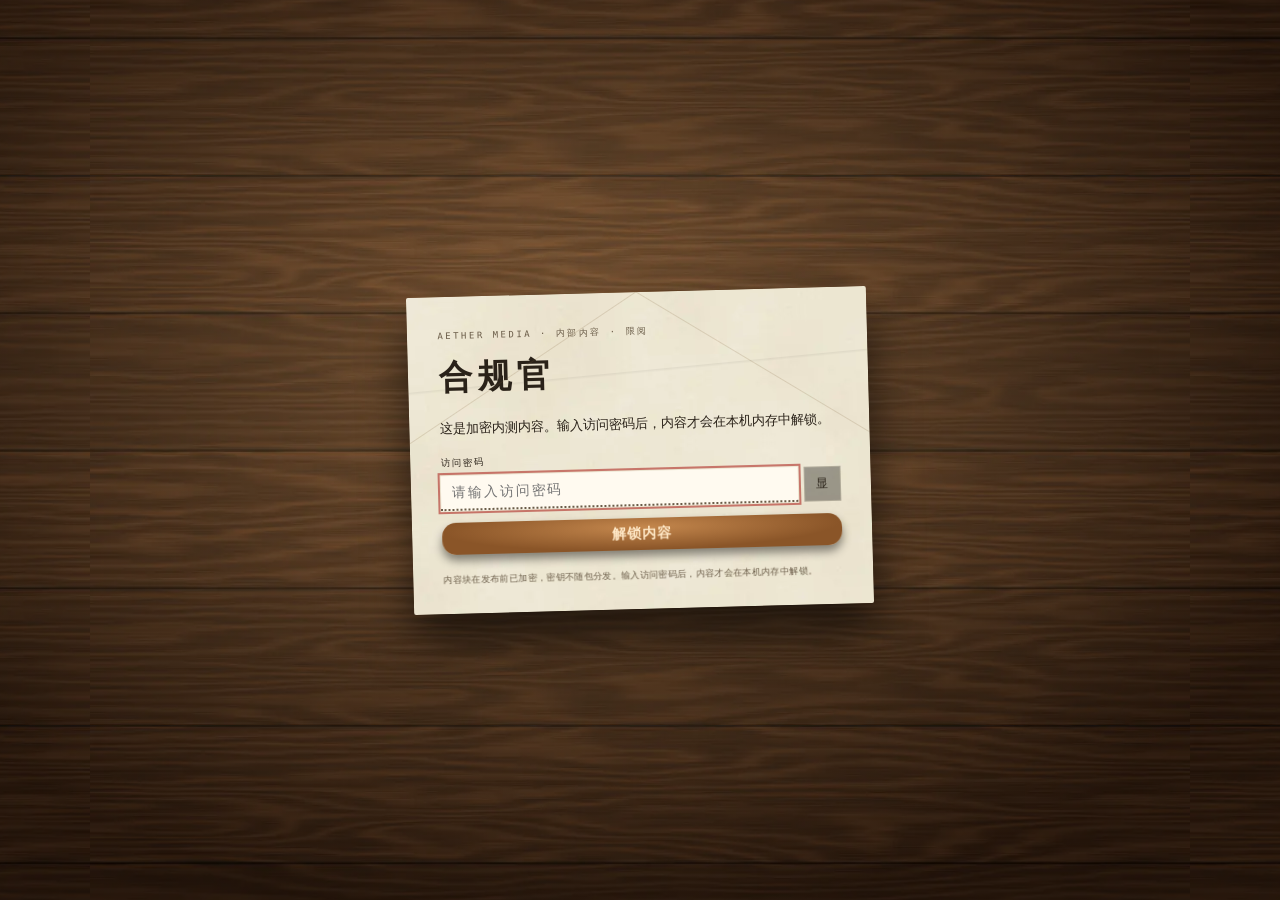
==== commit c55a56fa: "demo build 2026-10-27 09:18" ====
--- a/index.html
+++ b/index.html
@@ -7,8 +7,8 @@
     <meta name="referrer" content="no-referrer" />
     <title>合规官 — 试玩版 · Aether Media</title>
     <link rel="icon" type="image/png" href="./assets/images/app-icon.png" />
-    <script type="module" crossorigin src="./assets/index-DZab9CIY.js"></script>
-    <link rel="stylesheet" crossorigin href="./assets/index-CiyLi-k4.css">
+    <script type="module" crossorigin src="./assets/index-D_trsXlz.js"></script>
+    <link rel="stylesheet" crossorigin href="./assets/index-BdhGLDLn.css">
   </head>
   <body class="demo-body">
     <div id="demo-gate"></div>
--- a/assets/index-BdhGLDLn.css
+++ b/assets/index-BdhGLDLn.css
@@ -0,0 +1 @@
+:root{--desk: #241a13;--desk-deep: #150f0a;--paper: #ece0c4;--paper-2: #e3d4b2;--paper-3: #d8c69f;--ink: #1d1a16;--ink-2: #453b2e;--ink-3: #6d5f4a;--red: #ad2b24;--red-deep: #7c1c18;--gold: #b9862c;--jade: #34655a;--green: #3f5f42;--shadow: rgba(12, 8, 5, .45);--serif: "Songti SC", "STSong", "Source Han Serif SC", "Noto Serif SC", "SimSun", serif;--sans: "PingFang SC", "Hiragino Sans GB", "Microsoft YaHei", "Helvetica Neue", Arial, sans-serif;--mono: "SF Mono", "Menlo", "Consolas", monospace;font-family:var(--sans);color-scheme:light}*{box-sizing:border-box}html,body{min-height:100%}html{font-size:calc(16px * var(--ui-scale, 1))}body{margin:0;color:var(--ink);background-color:var(--desk);background-image:linear-gradient(#140e0ad1,#100b08eb),url(./desk-bg-CKVrKDZt.jpg);background-size:cover;background-attachment:fixed;background-position:center;font-size:.9375rem;line-height:1.6;-webkit-font-smoothing:antialiased}body:after{content:"";position:fixed;top:0;right:0;bottom:0;left:0;pointer-events:none;z-index:3;opacity:.16;mix-blend-mode:multiply;background-image:radial-gradient(rgba(0,0,0,.55) .5px,transparent .6px);background-size:3px 3px}html.pref-crt body:before{content:"";position:fixed;top:0;right:0;bottom:0;left:0;pointer-events:none;z-index:30;opacity:1;background-image:radial-gradient(ellipse at 50% 46%,transparent 52%,rgba(0,0,0,.38) 100%),repeating-linear-gradient(to bottom,rgba(0,0,0,.1) 0,rgba(0,0,0,.1) 1px,transparent 1px,transparent 3px);animation:crt-breathe 7.5s steps(1,end) infinite;will-change:opacity}@keyframes crt-breathe{0%,92%{opacity:1}93%{opacity:.92}94%{opacity:1}95%{opacity:.96}to{opacity:1}}html.pref-crt.pref-reduce-motion body:before{animation:none;opacity:1}h1,h2,h3{font-family:var(--serif);font-weight:700;letter-spacing:.04em;margin:0 0 .5rem}.paper{position:relative;padding:1rem 1.15rem 1.15rem;background-color:var(--paper);background-image:linear-gradient(#ece0c4e6,#e3d4b2eb),url(./panel-texture-ByW0bT9y.jpg);background-size:cover;border:1px solid #b9a583;box-shadow:0 1px #fffaeb99 inset,0 14px 30px #00000061}.paper:before{content:"";position:absolute;top:5px;right:5px;bottom:5px;left:5px;border:1px solid rgba(29,26,22,.14);pointer-events:none}.paper-head{display:flex;align-items:baseline;justify-content:space-between;gap:.75rem;padding-bottom:.5rem;margin-bottom:.75rem;border-bottom:2px solid var(--red);position:relative}.paper-head:after{content:"";position:absolute;left:0;right:0;bottom:-5px;height:1px;background:var(--red);opacity:.55}.paper-head h2{margin:0;font-size:.95rem;letter-spacing:.22em;color:var(--red-deep)}.paper-stamp{font-family:var(--mono);font-size:.68rem;letter-spacing:.08em;color:var(--ink-3)}.masthead,.top-bar{display:flex;align-items:center;justify-content:space-between;gap:1rem;flex-wrap:wrap;padding:.55rem 1.25rem;background-color:var(--paper-2);background-image:linear-gradient(#e7d9bced,#d6c4a4f2),url(./panel-texture-ByW0bT9y.jpg);background-size:cover;border-bottom:4px double var(--red);box-shadow:0 6px 18px #00000059;position:sticky;top:0;z-index:6}.masthead-brand,.brand{display:flex;align-items:center;gap:.7rem}.masthead-seal{display:grid;place-items:center;width:2.35rem;height:2.35rem;background:var(--red);color:#fdf3dc;font-family:var(--serif);font-size:1.35rem;font-weight:700;line-height:1;transform:rotate(-4deg);box-shadow:0 2px #0000004d,0 0 0 3px #ad2b2429;border-radius:3px}.masthead-title,.brand-title{margin:0;font-family:var(--serif);font-size:1.3rem;font-weight:900;letter-spacing:.3em;color:var(--ink);line-height:1.15}.masthead-sub,.brand-sub{display:block;margin-top:.1rem;font-size:.66rem;letter-spacing:.16em;text-transform:uppercase;color:var(--ink-3)}.brand-sub{margin-left:.6rem;display:inline}.gauges,.stats{display:flex;align-items:center;gap:.85rem;flex-wrap:wrap;font-size:.7rem;color:var(--ink-2)}.gauge{display:inline-flex;align-items:center;gap:.35rem;font-family:var(--mono);font-size:.66rem;letter-spacing:.04em}.gauge-label{color:var(--ink-3)}.gauge-bar{display:inline-block;width:46px;height:5px;background:#1d1a1629;border:1px solid rgba(29,26,22,.3)}.gauge-bar>span{display:block;height:100%;background:var(--ink-2)}.gauge--perf .gauge-bar>span{background:var(--gold)}.gauge--risk .gauge-bar>span{background:var(--red)}.gauge--trust .gauge-bar>span{background:var(--jade)}.gauge--family .gauge-bar>span{background:#8a6b3f}.gauge-value{min-width:1.6em;text-align:right;font-weight:700}.desk{display:grid;grid-template-columns:minmax(250px,300px) minmax(0,1fr);gap:1rem;padding:1rem 1.15rem .5rem;align-items:start}.desk--three{grid-template-columns:minmax(248px,296px) minmax(0,1fr) minmax(230px,276px)}.desk-host{min-height:100vh}.rules-panel{position:sticky;top:4.7rem}.rule-list{list-style:none;margin:0;padding:0}.rule{padding:0 0 .65rem .7rem;margin-bottom:.65rem;border-bottom:1px dashed rgba(29,26,22,.28);border-left:3px solid rgba(29,26,22,.2)}.rule:last-child{border-bottom:none}.rule strong{display:block;font-family:var(--serif);font-size:.92rem;letter-spacing:.06em}.rule p{margin:.2rem 0 .3rem;font-size:.76rem;line-height:1.55;color:var(--ink-2)}.rule--high{border-left-color:var(--red)}.rule--high strong{color:var(--red-deep)}.rule--medium{border-left-color:var(--gold)}.rule--medium strong{color:#8a5f14}.rule--low{border-left-color:var(--jade)}.rule-markets,.conflict-markets{font-family:var(--mono);font-size:.62rem;letter-spacing:.08em;color:var(--ink-3)}.conflicts{margin-top:.5rem;padding-top:.6rem;border-top:2px solid rgba(29,26,22,.5)}.conflicts h3{font-size:.74rem;letter-spacing:.2em;color:var(--red-deep);margin-bottom:.45rem}.conflicts ul{list-style:none;margin:0;padding:0}.conflicts li{margin-bottom:.6rem;font-size:.74rem;line-height:1.5}.conflict-pair{display:block;font-family:var(--serif);font-weight:700;color:var(--red-deep);letter-spacing:.03em}.conflicts li p{margin:.15rem 0;color:var(--ink-2)}.paper--review{overflow:hidden}.paper--review:after{content:"";position:absolute;right:1.1rem;bottom:.6rem;width:92px;height:92px;background:url(./seal-DqnexsbN.jpg) center / contain no-repeat;mix-blend-mode:multiply;opacity:.22;transform:rotate(-8deg);pointer-events:none;z-index:0}.paper--review>*{position:relative;z-index:1}.case-head{position:relative;padding-bottom:.7rem;margin-bottom:.8rem;border-bottom:1px solid rgba(29,26,22,.25)}.case-badge{display:inline-block;padding:.05rem .45rem;font-family:var(--mono);font-size:.6rem;letter-spacing:.14em;color:var(--red-deep);border:1px solid var(--red);background:#ad2b240f}.case-title,.doc-header h1{margin:.35rem 0 .2rem;font-size:1.5rem;line-height:1.25;letter-spacing:.02em}.case-meta,.summary,.case-summary{margin:.15rem 0;font-size:.76rem;color:var(--ink-3);letter-spacing:.02em}.case-summary{font-size:.84rem;color:var(--ink-2);line-height:1.55}.screening{display:grid;grid-template-columns:minmax(0,1.22fr) minmax(0,1fr);grid-template-areas:"screen strip" "transport strip";gap:.5rem .8rem;align-items:start;margin-bottom:.55rem}.screen{grid-area:screen}.transport{grid-area:transport;align-self:end}.filmstrip{grid-area:strip;align-self:stretch}.screen{position:relative;aspect-ratio:4 / 3;max-height:36vh;overflow:hidden;background:#0d0a07;border:7px solid #171009;box-shadow:0 0 0 1px #000,0 12px 26px #00000080,0 0 0 10px #1d1a1614}.screen-img{width:100%;height:100%;object-fit:cover;display:block;filter:saturate(.88) contrast(1.05) sepia(.08)}.screen-scan{position:absolute;top:0;right:0;bottom:0;left:0;pointer-events:none;background:repeating-linear-gradient(0deg,#00000029 0,#00000029 1px,#0000 1px,#0000 3px);mix-blend-mode:multiply}.screen:after{content:"";position:absolute;top:0;right:0;bottom:0;left:0;pointer-events:none;box-shadow:inset 0 0 90px #000000a6}.screen-hud{position:absolute;top:.5rem;left:.65rem;right:.65rem;display:flex;align-items:center;gap:.6rem;font-family:var(--mono);font-size:.62rem;letter-spacing:.12em;color:#f2e7cd;text-shadow:0 1px 4px rgba(0,0,0,.9);z-index:2}.hud-rec{display:inline-flex;align-items:center;gap:.3rem;color:#f0d9a8}.hud-rec:before{content:"";width:6px;height:6px;border-radius:50%;background:#cf3a2c;box-shadow:0 0 6px #cf3a2c;animation:rec-blink 1.8s infinite}@keyframes rec-blink{0%,45%{opacity:1}55%,to{opacity:.25}}.hud-time{margin-left:auto}.screen-caption{position:absolute;left:0;right:0;bottom:0;display:flex;align-items:baseline;gap:.55rem;padding:1.6rem .75rem .55rem;background:linear-gradient(transparent,#080604db);color:#f4ead4;font-family:var(--serif);font-size:.95rem;letter-spacing:.08em;z-index:2}.screen-shot{flex:none;padding:.02rem .35rem;border:1px solid rgba(244,234,212,.55);font-family:var(--mono);font-size:.58rem;letter-spacing:.12em}.transport{display:flex;align-items:center;gap:.7rem;padding:.55rem 0 .4rem}.transport-buttons{display:flex;gap:.25rem}.transport-buttons .btn{min-width:2.1rem;padding:.2rem .35rem;font-size:.7rem}.btn--play{min-width:2.6rem!important;font-size:.85rem!important;background:var(--ink);color:#f1e4c8;border-color:var(--ink);box-shadow:2px 2px #1d1a1680}.btn--play.is-playing{background:var(--red);border-color:var(--red-deep)}.transport-mode{flex:none;font-family:var(--mono);font-size:.6rem;letter-spacing:.1em;color:var(--ink-3)}.timeline{flex:1;min-width:0;padding-top:.35rem;cursor:pointer;outline:none;touch-action:none}.tl-track{position:relative;height:11px;background:#171008;border:1px solid #000;box-shadow:inset 0 1px 4px #000c}.tl-bands{position:absolute;top:0;right:0;bottom:0;left:0;pointer-events:none;z-index:1}.tl-band{position:absolute;top:0;bottom:0;background:repeating-linear-gradient(135deg,#ad2b248c 0,#ad2b248c 3px,#ad2b2433 3px,#ad2b2433 6px);border-left:1px solid rgba(255,220,160,.55);border-right:1px solid rgba(255,220,160,.55)}.tl-fill{position:absolute;inset:0 auto 0 0;width:0;background:linear-gradient(90deg,#6f1a16,#c0392b 70%,#d9a441);opacity:.28}.tl-markers{position:absolute;top:0;right:0;bottom:0;left:0}.tl-marker{position:absolute;top:50%;width:10px;height:10px;margin-left:-5px;margin-top:-5px;padding:0;border:1px solid #120c07;background:var(--gold);transform:rotate(45deg);cursor:pointer;z-index:5;box-shadow:0 0 0 1px #f2e7cd59}.tl-marker:hover{transform:rotate(45deg) scale(1.35)}.tl-marker--high{background:#c0392b}.tl-marker--medium{background:#c58a2a}.tl-marker--low{background:#5c7f6a}.tl-playhead{position:absolute;top:-5px;bottom:-5px;left:0;width:2px;background:#f5e9cd;box-shadow:0 0 8px #f5e9cde6;z-index:4;pointer-events:none}.tl-playhead:before{content:"";position:absolute;top:-4px;left:-3px;width:8px;height:8px;background:#f5e9cd;clip-path:polygon(50% 0,100% 100%,0 100%)}.tl-ticks{position:relative;height:1rem;margin-top:.1rem;font-family:var(--mono);font-size:.55rem;color:var(--ink-3)}.tl-tick{position:absolute;top:0;transform:translate(-50%);white-space:nowrap}.tl-tick:first-child{transform:none}.tl-tick:last-child{transform:translate(-100%)}.filmstrip{display:grid;grid-template-columns:repeat(2,minmax(0,1fr));gap:.45rem;list-style:none;margin:.35rem 0 0;padding:.65rem .5rem;background:#1a120b;border:1px solid #000;box-shadow:inset 0 0 0 1px #f2e7cd14;position:relative}.filmstrip:before,.filmstrip:after{content:"";position:absolute;left:0;right:0;height:7px;background-image:repeating-linear-gradient(90deg,rgba(236,224,196,.75) 0 6px,transparent 6px 15px);opacity:.5;pointer-events:none}.filmstrip:before{top:1px}.filmstrip:after{bottom:1px}.strip-cell{display:flex;flex-direction:column;gap:.25rem;min-width:0}.strip-btn{position:relative;display:block;padding:0;border:1px solid #000;background:#0d0a07;cursor:pointer;overflow:hidden;line-height:0;transition:transform .12s ease,box-shadow .12s ease}.strip-btn img{width:100%;aspect-ratio:4 / 3;object-fit:cover;filter:saturate(.8) contrast(1.05) brightness(.92);transition:filter .15s ease}.strip-btn:hover img{filter:saturate(1) brightness(1)}.strip-btn.is-active{border-color:var(--red);box-shadow:0 0 0 2px var(--red),0 0 14px #ad2b248c}.strip-btn.is-active img{filter:saturate(1.05) brightness(1.05)}.strip-no{position:absolute;top:2px;left:3px;font-family:var(--mono);font-size:.55rem;color:#f2e7cd;background:#0a0704ad;padding:0 3px;line-height:1.5}.strip-shot{position:absolute;right:3px;bottom:2px;font-family:var(--mono);font-size:.52rem;letter-spacing:.1em;color:#f2e7cd;background:#0a0704ad;padding:0 3px;line-height:1.5}.strip-btn.is-flagged:after{content:"";position:absolute;top:0;right:0;width:0;height:0;border-top:12px solid var(--red);border-left:12px solid transparent;pointer-events:none}.strip-label{font-size:.65rem;line-height:1.35;color:#ece0c4c7;letter-spacing:.02em;overflow:hidden;display:-webkit-box;-webkit-line-clamp:2;-webkit-box-orient:vertical}.strip-label--flagged{color:#e8b48a}.strip-label--flagged:before{content:"⚠ ";color:#d9624f}.transcript-wrap{position:relative;margin-bottom:.85rem}.transcript-cue{display:none}html[data-theme=c] .paper--review>.transcript-wrap.is-scrollable:not(.is-at-end) .transcript-cue{position:sticky;bottom:0;z-index:3;display:flex;align-items:flex-end;justify-content:center;min-height:2.6rem;margin-top:-2.6rem;padding-bottom:.25rem;background:linear-gradient(to bottom,#f3ecd900,#f3ecd9eb 55%,#f3ecd9);color:var(--ink-3);font-family:var(--mono);font-size:.6rem;letter-spacing:.08em;pointer-events:none}.transcript-head{display:flex;align-items:baseline;justify-content:space-between;border-bottom:1px solid rgba(29,26,22,.3);margin-bottom:.35rem}.transcript-head h3{margin:0;font-size:.8rem;letter-spacing:.2em;color:var(--red-deep)}.transcript-hint{font-size:.62rem;color:var(--ink-3);letter-spacing:.04em;transition:color .16s ease}.transcript-hint.is-complete{color:var(--red-deep)}.document-body{max-height:18.5vh;overflow-y:auto;padding:.6rem .75rem;background:#fffae880;border:1px solid rgba(29,26,22,.22);box-shadow:inset 0 0 22px #785f3c24;font-family:var(--serif);font-size:.95rem;line-height:1.85;white-space:pre-wrap}mark.highlight{position:relative;background:#d9a44152;box-shadow:inset 0 -2px #ad2b2459;color:inherit;padding:0 1px;cursor:pointer;transition:background .15s ease}mark.highlight:hover{background:#d9a4418c}mark.highlight.is-current{background:#ad2b2438;box-shadow:inset 0 -2px 0 var(--red);outline:1px dashed rgba(173,43,36,.5);outline-offset:2px}mark.highlight.is-flash{animation:mark-flash .9s ease}@keyframes mark-flash{0%,to{background:#ad2b2433}40%{background:#ad2b2499;color:#fdf3dc}}.mark-badge{display:inline-block;margin:0 0 0 2px;padding:0 3px;font-family:var(--mono);font-size:.55rem;line-height:1.5;color:#fdf3dc;background:var(--red-deep);vertical-align:super}.decisions{position:relative;display:grid;grid-template-columns:repeat(4,minmax(0,1fr));gap:.55rem;padding-top:.7rem;border-top:2px solid rgba(29,26,22,.35)}.decisions-shield{position:absolute;top:-.2rem;right:-.2rem;bottom:-.4rem;left:-.2rem;z-index:5;background:transparent;cursor:default;touch-action:none}.btn{-webkit-appearance:none;-moz-appearance:none;appearance:none;display:inline-flex;flex-direction:column;align-items:center;justify-content:center;gap:.05rem;padding:.42rem .7rem;background:#f3e8cd;color:var(--ink);border:2px solid var(--ink);border-radius:0;font-family:var(--serif);font-size:.88rem;font-weight:700;letter-spacing:.06em;cursor:pointer;box-shadow:3px 3px #1d1a16c7;transition:transform .08s ease,box-shadow .08s ease,background .12s ease}.btn:hover{transform:translate(-1px,-1px);box-shadow:4px 4px #1d1a16d1}.btn:active{transform:translate(2px,2px);box-shadow:1px 1px #1d1a16b3}.btn:focus-visible{outline:2px solid var(--red);outline-offset:2px}.btn-hint{font-family:var(--sans);font-size:.58rem;font-weight:400;letter-spacing:.02em;color:var(--ink-3)}.btn{position:relative}.btn-key{position:absolute;top:.18rem;left:.22rem;min-width:.95rem;padding:0 .18rem;font-family:var(--mono, monospace);font-size:.52rem;line-height:1.15;text-align:center;color:var(--ink-3);border:1px solid currentColor;border-radius:2px;opacity:.55}.btn.is-key-hit{transform:translateY(1px);box-shadow:inset 0 2px #1d1a1659}.decisions-hint{grid-column:1 / -1;margin:0;font-family:var(--sans);font-size:.6rem;letter-spacing:.04em;color:var(--ink-3);text-align:right}.btn--approve{background:#dde5cd;border-color:#35543a;box-shadow:3px 3px #35543a}.btn--modify{background:#f0e3bd;border-color:#8a6418;box-shadow:3px 3px #8a6418}.btn--reject{background:#f2d8d1;border-color:#7c1c18;box-shadow:3px 3px #7c1c18}.btn--escalate{background:#dbe4de;border-color:#2c554c;box-shadow:3px 3px #2c554c}.btn--icon{flex-direction:row;min-width:2rem;padding:.2rem .4rem;font-family:var(--sans);font-size:.78rem;letter-spacing:0;box-shadow:2px 2px #1d1a1699}.btn--icon:hover{transform:none;box-shadow:2px 2px #1d1a1699;background:#fff6e2}.btn--icon:active{transform:translate(1px,1px);box-shadow:1px 1px #1d1a1699}.audio-control{padding:.2rem .45rem;min-width:2.2rem}.paper--threads .case-dialogue{border:none;padding:0;margin:0 0 .9rem}.case-dialogue h3,.market-block h3{font-size:.68rem;letter-spacing:.16em;color:var(--ink-3);margin:0 0 .4rem;padding-bottom:.2rem;border-bottom:1px solid rgba(29,26,22,.2)}.case-dialogue ul{list-style:none;margin:0;padding:0}.case-dialogue li{font-size:.74rem;line-height:1.6;color:var(--ink-2);padding:.35rem 0 .35rem .55rem;border-left:2px solid rgba(173,43,36,.35);margin-bottom:.35rem}.case-dialogue li strong{display:block;font-family:var(--serif);font-size:.72rem;color:var(--red-deep);letter-spacing:.04em}.market-block{margin-top:.6rem;padding-top:.55rem;border-top:1px dashed rgba(29,26,22,.3)}.market-quips{list-style:none;margin:0;padding:0;font-size:.72rem;line-height:1.6;color:var(--ink-2)}.market-quips li{margin-bottom:.3rem;padding-left:.7rem;position:relative}.market-quips li:before{content:"※";position:absolute;left:0;color:var(--gold);font-size:.62rem}.footer{text-align:center;font-size:.66rem;letter-spacing:.1em;color:#ece0c48c;padding:.55rem 1rem .6rem}.title-stage{min-height:100vh;display:flex;align-items:center;justify-content:center;padding:5vh 1rem;background-color:var(--desk);background-image:linear-gradient(#120b0785,#0c0805db),var(--title-bg);background-size:cover;background-position:center;position:relative}.title-stage:after{content:"";position:absolute;top:0;right:0;bottom:0;left:0;pointer-events:none;background:radial-gradient(circle at 50% 42%,transparent 20%,rgba(10,7,5,.55) 100%)}.title-screen{position:relative;z-index:1;width:min(92vw,700px);padding:2.2rem 2rem 1.6rem;text-align:center;background-color:var(--paper);background-image:linear-gradient(#ece0c4e6,#dfd0b0ed),url(./panel-texture-ByW0bT9y.jpg);background-size:cover;border:1px solid #b7a17c;box-shadow:0 1px #fffaeba6 inset,0 26px 60px #0000008c}.title-screen:before{content:"";position:absolute;top:7px;right:7px;bottom:7px;left:7px;border:1px solid rgba(29,26,22,.18);pointer-events:none}.title-screen:after{content:"";position:absolute;top:0;left:0;width:5.5rem;height:.6rem;background:var(--red)}.title-eyebrow{font-family:var(--mono);font-size:.62rem;letter-spacing:.32em;text-transform:uppercase;color:var(--ink-3);margin:0}.title-main{margin:.4rem 0 .2rem;font-family:var(--serif);font-size:clamp(2.4rem,7vw,3.6rem);font-weight:900;letter-spacing:.28em;color:var(--red-deep);text-shadow:1px 1px 0 rgba(255,246,226,.7)}.title-seal{position:absolute;top:1rem;right:1.1rem;display:grid;place-items:center;width:3.1rem;height:3.1rem;border:2px solid rgba(173,43,36,.75);border-radius:4px;color:#ad2b24d9;font-family:var(--serif);font-size:1.5rem;font-weight:700;letter-spacing:0;transform:rotate(6deg);box-shadow:inset 0 0 0 3px #ece0c4e6,inset 0 0 0 4px #ad2b2473;opacity:.9;padding:0;background:transparent;cursor:pointer;transition:transform .12s ease,opacity .12s ease}.title-seal:hover{opacity:1;transform:rotate(2deg) scale(1.04)}.title-seal.is-stamped{animation:seal-stamp .38s ease-out}@keyframes seal-stamp{0%{transform:rotate(6deg) scale(.86);opacity:.55}40%{transform:rotate(-3deg) scale(1.08);opacity:1}to{transform:rotate(6deg) scale(1);opacity:.9}}.title-kicker{margin:.15rem 0 0;font-family:var(--mono);font-size:.6rem;letter-spacing:.3em;color:var(--ink-3)}.title-tagline{max-width:30rem;margin:.5rem auto 0;font-size:.85rem;line-height:1.75;color:var(--ink-2)}.title-ng-hint{color:var(--red-deep);font-size:.74rem;line-height:1.5}.title-disclaimer{max-width:32rem;margin:.55rem auto 0;padding-top:.5rem;border-top:1px dotted rgba(29,26,22,.28);font-family:var(--serif);font-size:.68rem;line-height:1.65;color:var(--ink-3)}.title-ng-hint--top{max-width:30rem;margin:.8rem auto 0;padding:.35rem .6rem;border:1px dashed rgba(173,43,36,.5);background:#ad2b240d}.save-slots{display:flex;flex-direction:column;gap:.5rem;margin:1.1rem 0 0;text-align:left}.save-slot{padding:.55rem .7rem;border:1px solid rgba(29,26,22,.35);background:#fffae98c;box-shadow:inset 0 0 0 1px #ffffff59}.save-slot--active{border-color:var(--red);box-shadow:inset 0 0 0 1px #ad2b2440,0 0 0 2px #ad2b241f}.save-slot--empty{border-style:dashed}.save-slot-head{display:flex;align-items:center;gap:.45rem;margin-bottom:.2rem}.save-slot-id{font-family:var(--serif);font-weight:700;letter-spacing:.12em;font-size:.85rem}.save-slot-tag{font-family:var(--mono);font-size:.55rem;letter-spacing:.1em;padding:.02rem .3rem;color:var(--paper);background:var(--red)}.save-slot-status{margin:0 0 .45rem;font-size:.72rem;color:var(--ink-3);line-height:1.45}.save-slot-actions{display:flex;flex-wrap:wrap;gap:.35rem}.save-slot-actions .btn{font-size:.72rem;padding:.22rem .55rem;box-shadow:2px 2px #1d1a1699}.save-slot-delete{margin-left:auto;background:transparent;border-color:#1d1a1659;box-shadow:none;color:var(--ink-3)}.title-actions{display:flex;flex-wrap:wrap;align-items:center;justify-content:center;gap:.4rem;margin-top:.9rem}.title-actions .btn{flex-direction:row;font-size:.74rem;font-weight:400;padding:.28rem .6rem;box-shadow:2px 2px #1d1a1680}.title-note{margin:1.2rem 0 .15rem;font-family:var(--mono);font-size:.6rem;letter-spacing:.14em;color:var(--ink-3)}.title-meta{margin:0;font-family:var(--mono);font-size:.6rem;letter-spacing:.06em;color:var(--ink-3)}.briefing-overlay{position:fixed;top:0;right:0;bottom:0;left:0;display:flex;align-items:center;justify-content:center;padding:1rem;background:#0e0906c7;-webkit-backdrop-filter:blur(2px) saturate(.85);backdrop-filter:blur(2px) saturate(.85);z-index:10}.flow-card,.briefing-card{position:relative;width:min(94vw,660px);max-height:88vh;overflow:auto;padding:1.4rem 1.6rem 1.3rem;background-color:var(--paper);background-image:linear-gradient(#ece0c4e6,#e0d0b0ed),url(./panel-texture-ByW0bT9y.jpg);background-size:cover;border:1px solid #b7a17c;box-shadow:0 1px #fffaeb99 inset,0 22px 50px #00000080;color:var(--ink)}#app>.flow-card{margin:3.4vh auto 1.4rem;max-height:82vh}.flow-card:before,.briefing-card:before{content:"";position:absolute;top:6px;right:6px;bottom:6px;left:6px;border:1px solid rgba(29,26,22,.16);pointer-events:none}.flow-card:after{content:"";position:absolute;top:0;left:0;width:3.6rem;height:.55rem;background:var(--red)}.flow-card h2,.briefing-card h2{margin:.15rem 0 .6rem;font-size:1.28rem;letter-spacing:.06em;color:var(--ink)}.modify-card{width:min(94vw,540px);margin:0}.directive-list{padding-left:1.1rem;font-size:.82rem;line-height:1.65;color:var(--ink-2)}.briefing-aside{margin:.7rem 0;padding:.45rem .7rem;border-left:3px solid var(--gold);background:#fffae88c;font-size:.78rem;color:var(--ink-2)}.amendment-box{margin:.85rem 0;padding:.55rem .75rem;border:1px dashed rgba(138,100,24,.7);background:#f0e3bd80;font-size:.8rem}.amendment-box h3{margin:0 0 .3rem;font-size:.7rem;letter-spacing:.18em;color:#8a6418}.amendment-box ul{margin:0;padding-left:1rem;color:var(--ink-2)}.ng-plus-box{border-color:var(--red);background:#ad2b2412}.briefing-actions{display:flex;flex-wrap:wrap;gap:.45rem;margin-top:1.1rem;padding-top:.8rem;border-top:1px solid rgba(29,26,22,.25)}.flow-card>.briefing-actions{position:sticky;bottom:0;z-index:2;margin-bottom:-.2rem;padding-bottom:.55rem;background:linear-gradient(#ece0c400,#e8dbbdf5 24%,#e4d6b6)}.briefing-actions .btn{flex-direction:row;font-size:.78rem;font-weight:400;padding:.32rem .7rem;box-shadow:2px 2px #1d1a168c}.mail-card{width:min(94vw,560px)}.mail-portrait{float:right;width:104px;margin:.1rem 0 .7rem .9rem;border:4px solid #1a120b;box-shadow:0 0 0 1px #000,0 6px 14px #00000059;filter:saturate(.92)}.mail-from{margin:0 0 .2rem;font-family:var(--mono);font-size:.64rem;letter-spacing:.1em;color:var(--ink-3)}.mail-subject{margin:0 0 .8rem;padding-bottom:.4rem;border-bottom:2px solid var(--red);font-size:1.1rem;color:var(--red-deep)}.mail-body{font-family:var(--serif);font-size:.95rem;line-height:1.9;color:var(--ink)}.mail-card--urgent{border-color:var(--red)}.mail-card--urgent:after{background:var(--red-deep)}.pause-card{width:min(92vw,360px)}.pause-actions{display:flex;flex-direction:column;gap:.4rem;margin-top:.8rem}.pause-actions .btn{width:100%;flex-direction:row;font-size:.82rem}.settings-card{width:min(92vw,460px);max-height:88vh;display:flex;flex-direction:column;gap:.55rem}.settings-body{flex:1 1 auto;min-height:0;overflow-y:auto;padding-right:.3rem}.settings-group{padding:.55rem 0 .25rem;border-top:1px solid rgba(29,26,22,.18)}.settings-group:first-of-type{border-top:0;padding-top:0}.settings-group-label{display:block;margin-bottom:.45rem;font-family:var(--sans);font-size:.6rem;letter-spacing:.22em;text-transform:uppercase;color:var(--ink-3)}.settings-seg{display:flex;gap:.4rem;margin-bottom:.45rem}.settings-seg-btn{flex:1;padding:.3rem .4rem;font-size:.78rem}.settings-seg-btn.is-active{background:var(--red);border-color:var(--red-deep);color:#f7ecd2}.settings-hint{margin:0 0 .5rem}.settings-row{display:flex;align-items:center;justify-content:space-between;gap:.8rem;margin-bottom:.6rem;font-size:.82rem}.settings-row input[type=range]{flex:1;accent-color:var(--red)}.settings-check{display:flex;gap:.45rem;align-items:center;margin-bottom:.8rem;font-size:.82rem}.settings-check input{accent-color:var(--red)}.worklog-card{width:min(94vw,720px);max-height:84vh}.worklog-tabs{display:flex;flex-wrap:wrap;gap:.3rem;margin-bottom:.6rem}.worklog-tabs .btn{flex-direction:row;font-size:.7rem;padding:.2rem .5rem;box-shadow:2px 2px #1d1a1680}.worklog-tab--active{background:var(--ink);color:var(--paper)}.worklog-table{width:100%;border-collapse:collapse;font-size:.74rem;margin-bottom:.8rem}.worklog-table th,.worklog-table td{border-bottom:1px solid rgba(29,26,22,.22);padding:.3rem .45rem;text-align:left;vertical-align:top}.worklog-table th{font-family:var(--serif);letter-spacing:.08em;color:var(--red-deep);border-bottom:2px solid rgba(173,43,36,.5)}.worklog-shape{margin:0 0 .8rem;padding:.5rem .6rem .45rem;border:1px solid rgba(29,26,22,.24);border-left:3px solid rgba(124,28,24,.55);background:#f3e8cd73}.worklog-shape-head{display:flex;align-items:baseline;gap:.45rem;margin-bottom:.35rem}.worklog-shape-key{padding:.02rem .28rem;border:1px solid rgba(124,28,24,.5);font-family:var(--sans);font-size:.56rem;letter-spacing:.16em;color:var(--ink-3)}.worklog-shape-name{font-family:var(--serif);font-size:.86rem;font-weight:700;color:var(--red-deep)}.worklog-shape-share{margin-left:auto;font-family:var(--mono);font-size:.56rem;color:var(--ink-3)}.worklog-bars{display:flex;align-items:flex-end;gap:.3rem;height:3rem;padding-bottom:1rem;border-bottom:1px solid rgba(29,26,22,.4)}.worklog-bar{position:relative;display:flex;flex:1 1 0;align-items:flex-end;justify-content:center;height:100%}.worklog-bar-fill{display:block;width:100%;max-width:2.4rem;min-height:2px;background-image:repeating-linear-gradient(45deg,#7c1c18cc 0,#7c1c18cc 2px,#7c1c1859 2px,#7c1c1859 4px);border:1px solid rgba(124,28,24,.7);border-bottom:0}.worklog-bar-label{position:absolute;bottom:-1.05rem;font-family:var(--sans);font-size:.56rem;color:var(--ink-3)}.worklog-shape-note{margin:.15rem 0 0;font-family:var(--sans);font-size:.64rem;line-height:1.6;color:var(--ink-3)}.ach-panel{width:min(94vw,560px)}.ach-list{list-style:none;margin:0 0 .9rem;padding:0}.ach-list li{padding:.45rem 0;border-bottom:1px dashed rgba(29,26,22,.28);font-size:.82rem}.ach-list li strong{font-family:var(--serif);letter-spacing:.04em}.ach--locked{opacity:.42}.ach--unlocked strong:after{content:" ✓";color:var(--red)}.ach-steam{display:block;font-family:var(--mono);font-size:.58rem;letter-spacing:.06em;color:var(--ink-3)}.endings-panel{width:min(94vw,660px);display:flex;flex-direction:column}.endings-grid{list-style:none;margin:0 0 .8rem;padding:0;overflow-y:auto;display:flex;flex-direction:column;gap:.45rem}.archive-ending{display:flex;gap:.65rem;padding:.45rem;border:1px solid rgba(29,26,22,.22);background:#fffae973}.archive-ending--locked{opacity:.5}.ending-thumb{width:64px;height:64px;object-fit:cover;flex:none;border:1px solid rgba(29,26,22,.35);filter:saturate(.9)}.ending-thumb--locked{background:repeating-linear-gradient(45deg,#1d1a161a 0,#1d1a161a 4px,#1d1a1608 4px,#1d1a1608 8px)}.archive-ending-body strong{display:block;font-family:var(--serif);font-size:.9rem;letter-spacing:.04em;color:var(--red-deep)}.archive-ending-body p{margin:.1rem 0 0;font-size:.74rem;line-height:1.5;color:var(--ink-2)}.archive-shape{display:inline-block;margin-top:.3rem;padding:.04rem .34rem;border:1px solid rgba(124,28,24,.4);font-family:var(--mono);font-size:.6rem;letter-spacing:.08em;color:#7c1c18e6;transform:rotate(-.6deg)}.ending-card{width:min(94vw,700px)}.ending-art{display:block;width:auto;max-width:min(100%,230px);max-height:30vh;object-fit:contain;margin:0 auto .7rem;border:6px solid #1a120b;box-shadow:0 0 0 1px #000,0 12px 26px #00000073;filter:saturate(.92) contrast(1.03)}.ending-epigraph{padding:.6rem 0 .6rem .8rem;border-left:3px solid var(--red);font-family:var(--serif);font-size:1rem;line-height:1.85;color:var(--ink)}.ending-stats{list-style:none;margin:.7rem 0;padding:.55rem 0 0;border-top:1px dashed rgba(29,26,22,.3);font-family:var(--mono);font-size:.7rem;line-height:1.9;color:var(--ink-2)}.evening-event{margin:.9rem 0;padding:.7rem .9rem;background:#fffae88c;border-left:3px solid var(--red)}.night-log{margin:.8rem 0 .2rem;padding:.6rem .8rem;background:#fffae880;border-left:3px solid var(--ink-3)}.night-log h3{margin:0 0 .35rem;font-size:.72rem;letter-spacing:.18em;color:var(--ink-3)}.night-log ul{margin:0;padding:0;list-style:none;display:grid;gap:.3rem}.night-log li{display:flex;flex-wrap:wrap;align-items:baseline;gap:.5rem;font-size:.8rem;color:var(--ink-2)}.night-log .night-day{font-family:var(--mono);font-size:.68rem;color:var(--ink-3)}.night-log em{font-family:var(--mono);font-size:.68rem;font-style:normal;color:var(--ink-3)}.night-log-foot{margin:.45rem 0 0;font-size:.68rem;color:var(--ink-3)}.evening-tag{margin:.6rem 0 0;padding-top:.5rem;border-top:1px dashed rgba(29,26,22,.25);display:grid;gap:.3rem}.evening-tag>div{display:grid;grid-template-columns:4.6rem 1fr;gap:.5rem;align-items:baseline}.evening-tag dt{font-family:var(--mono);font-size:.66rem;letter-spacing:.1em;color:var(--red-deep)}.evening-tag dd{margin:0;font-size:.78rem;line-height:1.7;color:var(--ink-2)}.last-night{margin:.2rem 0 .7rem;padding:.4rem .6rem;font-size:.78rem;line-height:1.7;color:var(--red-deep);background:#ad2b240f;border-left:3px solid var(--red-deep)}.evening-choice{margin:.9rem 0 .2rem;padding:.75rem .9rem;background:#fffdf4b3;border:1px solid rgba(29,26,22,.25)}.evening-choice-prompt{margin:0 0 .55rem;font-size:.76rem;letter-spacing:.08em;color:var(--ink-3)}.evening-choice-options{display:grid;grid-template-columns:repeat(auto-fit,minmax(220px,1fr));gap:.5rem}.choice-card{display:flex;flex-direction:column;gap:.2rem;padding:.55rem .7rem;text-align:left;background:var(--paper);border:1px solid rgba(29,26,22,.35);color:var(--ink);font-family:var(--serif);cursor:pointer;transition:background .12s ease,border-color .12s ease}.choice-card:hover:not(:disabled){background:#ad2b2414;border-color:var(--red)}.choice-card:disabled{cursor:default;opacity:.42}.choice-card.is-picked{opacity:1;border-color:var(--red-deep);background:#ad2b241a}.choice-label{font-size:.86rem;font-weight:600}.choice-hint{font-family:var(--mono);font-size:.68rem;color:var(--ink-3)}.evening-choice-outcome{margin:.6rem 0 0;padding-top:.5rem;border-top:1px dashed rgba(29,26,22,.25);font-size:.8rem;line-height:1.8;color:var(--ink-2)}.family-strain{margin:.7rem 0;padding:.6rem .8rem;background:#ad2b2412;border-left:3px solid var(--red-deep)}.family-strain h3{margin:0 0 .3rem;font-size:.76rem;letter-spacing:.16em;color:var(--red-deep)}.family-strain p{margin:0;font-size:.8rem;line-height:1.8;color:var(--ink-2)}.work-log{margin-top:.9rem;font-size:.78rem;color:var(--ink-2)}.work-log h3{font-size:.72rem;letter-spacing:.18em;color:var(--red-deep);margin-bottom:.35rem}.work-log ul{margin:0;padding-left:1rem}.work-log li{margin-bottom:.4rem;line-height:1.6}.tutorial-card{width:min(94vw,580px)}.tutorial-list{padding-left:1.1rem;font-size:.85rem;line-height:1.75;color:var(--ink-2)}.credits-card{width:min(94vw,500px);display:flex;flex-direction:column;max-height:86vh}.credits-scroll{overflow:auto;flex:1;margin-bottom:.8rem;padding-right:.25rem}.credits-section h3{margin:.8rem 0 .3rem;font-size:.8rem;letter-spacing:.16em;color:var(--red-deep)}.credits-section ul{margin:0;padding-left:1rem;font-size:.76rem;line-height:1.65;color:var(--ink-2)}.game-toast{position:fixed;left:50%;bottom:1.2rem;transform:translate(-50%) translateY(10px);max-width:90vw;padding:.55rem .9rem;background:var(--paper);border:2px solid var(--ink);border-left:8px solid var(--red);box-shadow:4px 4px #00000073;color:var(--ink);font-family:var(--serif);font-size:.82rem;letter-spacing:.03em;opacity:0;transition:opacity .2s ease,transform .2s ease;z-index:20;pointer-events:none}.game-toast--visible{opacity:1;transform:translate(-50%) translateY(0)}.modify-rules{border:none;margin:0 0 .8rem;padding:0}.modify-rules legend{font-size:.7rem;letter-spacing:.16em;color:var(--ink-3);margin-bottom:.3rem}.modify-check{display:flex;gap:.45rem;align-items:flex-start;margin-bottom:.3rem;font-size:.82rem}.modify-check-text{display:flex;flex-direction:column;gap:.08rem}.modify-check-name{font-weight:600}.modify-check-desc{font-size:.7rem;line-height:1.5;color:var(--ink-3)}.modify-tools{display:flex;align-items:center;gap:.5rem;flex-wrap:wrap;margin:.5rem 0 .2rem}.modify-tools--stack{margin:0 0 .6rem}.modify-tools .btn{flex-direction:row;font-size:.74rem;padding:.24rem .6rem}.modify-hint{font-size:.68rem;letter-spacing:.14em;color:var(--ink-3)}.modify-count{margin-left:auto;font-family:var(--mono);font-size:.68rem;color:var(--ink-3)}.modify-count.is-strong{color:var(--red-deep)}.modify-check input{margin-top:.3rem;accent-color:var(--red)}.modify-note-label{display:block;font-size:.72rem;letter-spacing:.1em;color:var(--ink-3)}.modify-note-label textarea,.modify-card textarea{width:100%;margin-top:.3rem;padding:.5rem;background:#fffdf4bf;border:1px solid rgba(29,26,22,.4);box-shadow:inset 0 1px 4px #785f3c2e;color:var(--ink);font-family:var(--serif);font-size:.85rem;line-height:1.7;resize:vertical}.modify-note-label textarea:focus,.modify-card textarea:focus{outline:2px solid rgba(173,43,36,.4);outline-offset:1px}.modify-actions{display:flex;justify-content:flex-end;gap:.45rem;margin-top:.9rem}.modify-actions .btn{flex-direction:row;font-size:.8rem;padding:.3rem .75rem}.modify-error{margin:.4rem 0 0;color:var(--red-deep);font-size:.78rem}@media(max-width:1180px){.desk--three{grid-template-columns:minmax(220px,260px) minmax(0,1fr)}.desk--three .paper--threads{grid-column:1 / -1}.screening{grid-template-columns:1fr;grid-template-areas:"screen" "transport" "strip"}.filmstrip{grid-template-columns:repeat(4,minmax(0,1fr))}}@media(max-width:860px){.desk,.desk--three{grid-template-columns:1fr;padding:.7rem}.rules-panel{position:static}.decisions{grid-template-columns:repeat(2,minmax(0,1fr))}.screen{max-height:34vh}.document-body{max-height:32vh}.title-screen{margin:2vh auto;padding:1.4rem 1.1rem}.title-main{letter-spacing:.18em}}.morning-echo{margin:.7rem 0;padding:.55rem .7rem;border-left:3px solid rgba(173,43,36,.55);background:#ad2b240d}.morning-echo h3{margin:0 0 .25rem;font-family:var(--mono);font-size:.68rem;letter-spacing:.14em;color:var(--red-deep)}.morning-echo p{margin:0;font-size:.82rem;line-height:1.75;color:var(--ink-2)}.press-release{position:relative;margin:.7rem 0;padding:.6rem .8rem .5rem;border:1px solid rgba(29,26,22,.35);border-top:3px solid var(--ink);background:#fffbeeb8;box-shadow:2px 2px #1d1a1614}.pr-head{display:flex;align-items:center;justify-content:space-between;gap:.6rem;padding-bottom:.35rem;border-bottom:1px solid rgba(29,26,22,.2)}.pr-outlet{font-family:var(--mono);font-size:.62rem;letter-spacing:.14em;color:var(--ink-3)}.pr-stamp{flex:none;padding:.1rem .45rem;border:1.5px solid var(--red);color:var(--red-deep);font-family:var(--serif);font-size:.72rem;letter-spacing:.2em;transform:rotate(-6deg);opacity:.85}.pr-headline{margin:.42rem 0 .3rem;font-family:var(--serif);font-size:.94rem;font-weight:700;line-height:1.55;color:var(--ink)}.pr-body{margin:0 0 .35rem;font-size:.76rem;line-height:1.68;color:var(--ink-2)}.pr-quote{margin:.4rem 0 .3rem;padding:.35rem 0 .35rem .7rem;border-left:3px solid var(--gold);font-family:var(--serif);font-size:.86rem;line-height:1.7;color:var(--ink-2)}.pr-quote cite{display:block;margin-top:.2rem;font-family:var(--sans);font-size:.66rem;font-style:normal;letter-spacing:.06em;color:var(--ink-3)}.pr-foot{margin:0;padding-top:.35rem;border-top:1px dotted rgba(29,26,22,.25);font-size:.66rem;color:var(--ink-3)}.kpi-report{margin:.9rem 0;border:1px solid rgba(29,26,22,.3);background:#eee4ca99}.kpi-head{display:flex;align-items:baseline;justify-content:space-between;gap:.6rem;padding:.42rem .7rem;background:var(--ink);color:var(--paper)}.kpi-head h3{margin:0;font-size:.74rem;letter-spacing:.2em;font-weight:600}.kpi-src{font-family:var(--mono);font-size:.58rem;letter-spacing:.05em;opacity:.72}.kpi-grid{display:grid;grid-template-columns:repeat(2,minmax(0,1fr))}.kpi-cell{padding:.5rem .7rem;border-right:1px solid rgba(29,26,22,.16);border-bottom:1px solid rgba(29,26,22,.16)}.kpi-cell:nth-child(2n){border-right:0}.kpi-label{display:block;font-size:.62rem;letter-spacing:.12em;color:var(--ink-3)}.kpi-value{display:block;font-family:var(--mono);font-size:1.05rem;line-height:1.3;color:var(--red-deep)}.kpi-note{display:block;margin-top:.1rem;font-size:.63rem;font-style:normal;line-height:1.55;color:var(--ink-3)}.kpi-line{margin:0;padding:.45rem .7rem;border-top:1px dashed rgba(29,26,22,.3);font-family:var(--serif);font-size:.76rem;line-height:1.7;color:var(--ink-2)}.hr-verdict{position:relative;margin:.85rem 0 .2rem;padding:.65rem .85rem;border:1px solid rgba(52,101,90,.5);background:#e2e8db80}.hr-verdict-head{display:flex;align-items:flex-start;justify-content:space-between;gap:.6rem;margin-bottom:.5rem}.hr-verdict-label{display:block;margin-bottom:0;font-family:var(--mono);font-size:.6rem;letter-spacing:.16em;color:var(--jade)}.hr-verdict p{margin:0;font-size:.8rem;line-height:1.8;color:var(--ink-2)}.hr-verdict-stamp{flex:none;padding:.08rem .4rem;border:1.5px solid rgba(124,28,24,.75);color:#7c1c18cc;font-family:var(--serif);font-size:.66rem;letter-spacing:.18em;transform:rotate(-8deg)}.quarter-review{position:relative;margin-top:1rem;padding:.75rem .9rem .9rem;background:#f3e8cd80;border:1px solid rgba(29,26,22,.28);border-left:3px solid rgba(124,28,24,.55)}.quarter-review-label{display:block;margin-bottom:.45rem;font-family:var(--sans);font-size:.6rem;letter-spacing:.22em;text-transform:uppercase;color:var(--ink-3)}.quarter-review-list{margin:0;padding-left:1.05rem;font-family:var(--sans);font-size:.72rem;line-height:1.65;color:var(--ink-2)}.quarter-review-list li+li{margin-top:.15rem}.quarter-chart{margin:.7rem 0 .2rem;padding:.5rem .55rem .4rem;border-top:1px dotted rgba(29,26,22,.32)}.quarter-chart figcaption{margin-bottom:.4rem;font-family:var(--mono);font-size:.56rem;letter-spacing:.08em;color:var(--ink-3)}.quarter-bars{display:grid;grid-template-columns:repeat(4,minmax(0,1fr));gap:.4rem;align-items:end;height:4.2em;font-size:1rem;padding:0 .2rem;border-bottom:1.5px solid rgba(29,26,22,.55)}.quarter-bar{position:relative;display:flex;flex-direction:column;justify-content:flex-end;height:100%}.quarter-bar-fill{display:block;height:var(--h, 0);min-height:2px;background-image:repeating-linear-gradient(45deg,#7c1c18d9 0,#7c1c18d9 2px,#7c1c1873 2px,#7c1c1873 4px),linear-gradient(#ad2b2438,#ad2b241f);border:1px solid rgba(124,28,24,.75);border-bottom:0}.quarter-bar.is-empty .quarter-bar-fill{background-image:repeating-linear-gradient(45deg,rgba(29,26,22,.16) 0,rgba(29,26,22,.16) 2px,transparent 2px,transparent 4px);border-color:#1d1a1647}.quarter-bar-count{position:absolute;left:0;right:0;bottom:calc(var(--h, 0) + .15rem);font-family:var(--mono);font-size:.6rem;text-align:center;color:var(--red-deep)}.quarter-bar-label{position:absolute;bottom:-1.15rem;left:0;right:0;font-family:var(--sans);font-size:.58rem;letter-spacing:.1em;text-align:center;color:var(--ink-3)}.quarter-chart-foot{margin:.5rem 0 0;font-family:var(--mono);font-size:.54rem;line-height:1.7;letter-spacing:.04em;color:var(--ink-3)}.quarter-shape{display:flex;align-items:baseline;gap:.45rem;margin:1.5rem 0 0;font-family:var(--serif);font-size:.8rem;font-weight:700;color:var(--red-deep)}.quarter-shape-key{padding:.02rem .3rem;border:1px solid rgba(124,28,24,.55);font-family:var(--sans);font-size:.58rem;font-weight:400;letter-spacing:.18em;color:var(--ink-3)}.quarter-shape-share{margin-left:auto;font-family:var(--mono);font-size:.56rem;font-weight:400;letter-spacing:.06em;color:var(--ink-3)}.quarter-review-stamp{position:absolute;right:.7rem;top:.4rem;padding:.08rem .45rem;border:1.5px solid rgba(124,28,24,.7);color:#7c1c18bf;font-family:var(--serif);font-size:.64rem;letter-spacing:.2em;transform:rotate(-6deg);opacity:.85}.jargon-card{width:min(94vw,880px);max-height:90vh;overflow:hidden}.jargon-head{display:flex;align-items:baseline;justify-content:space-between;gap:.8rem;flex-wrap:wrap;border-bottom:2px solid var(--red);padding-bottom:.35rem}.jargon-head h2{margin:0}.jargon-head .case-meta{margin:0;font-size:.62rem}.jargon-preface{margin:.55rem 0 .5rem;padding:.45rem .65rem;border-left:3px solid var(--ink-3);background:#fffbee99;font-size:.73rem;line-height:1.7;color:var(--ink-2)}.jargon-search{width:100%;margin-bottom:.5rem;padding:.4rem .6rem;border:1px solid rgba(29,26,22,.35);background:#fffcf2e6;color:var(--ink);font-family:var(--sans);font-size:.8rem}.jargon-search:focus{outline:2px solid rgba(185,134,44,.55);outline-offset:1px}.jargon-body{height:clamp(16rem,46vh,28rem);overflow-y:auto;padding-right:.35rem}.jargon-section+.jargon-section{margin-top:.9rem}.jargon-section h3{margin:.2rem 0 .4rem;font-family:var(--serif);font-size:.82rem;letter-spacing:.16em;color:var(--red-deep)}.jargon-list{margin:0}.jargon-entry{display:grid;grid-template-columns:minmax(4.6rem,6.4rem) minmax(0,1fr);gap:.55rem;padding:.4rem 0;border-bottom:1px dotted rgba(29,26,22,.22)}.jargon-entry dt{font-family:var(--serif);font-size:.88rem;font-weight:700;letter-spacing:.04em;color:var(--ink)}.jargon-entry dd{margin:0}.jargon-official,.jargon-note{margin:0;font-size:.74rem;line-height:1.65}.jargon-official{color:var(--ink-2)}.jargon-note{color:var(--ink-3);font-family:var(--serif)}.jargon-official span,.jargon-note span{display:inline-block;min-width:2.3rem;margin-right:.35rem;padding:0 .22rem;font-family:var(--sans);font-size:.56rem;letter-spacing:.1em;text-align:center;vertical-align:.08em}.jargon-official span{background:#1d1a161a;color:var(--ink-3)}.jargon-note span{background:#ad2b241f;color:var(--red-deep)}.jargon-foot{display:flex;align-items:center;justify-content:space-between;gap:.8rem;margin-top:.55rem;padding-top:.5rem;border-top:1px dashed rgba(29,26,22,.3)}.jargon-count{font-family:var(--mono);font-size:.6rem;color:var(--ink-3)}.jargon-foot .btn{flex:none}.pause-foot{margin:.7rem 0 0;font-size:.64rem;line-height:1.6;color:var(--ink-3);text-align:center}.ruling-footnote{margin:.5rem 0 0;padding-top:.4rem;border-top:1px dotted rgba(29,26,22,.28);font-family:var(--serif);font-size:.68rem;line-height:1.6;color:var(--ink-3)}.narrator-block{margin-top:.9rem;padding:.6rem .7rem;border:1px dashed rgba(29,26,22,.3);background:#eee4ca8c}.narrator-block h3{margin:0 0 .3rem;font-size:.62rem;letter-spacing:.22em;color:var(--ink-3)}.narrator-text{margin:0;font-family:var(--serif);font-size:.82rem;font-style:italic;line-height:1.8;color:var(--ink-2)}.drawer-link{width:100%;margin-top:.85rem;padding:.3rem .4rem;border:1px solid rgba(29,26,22,.22);background:transparent;color:var(--ink-3);font-family:var(--serif);font-size:.68rem;letter-spacing:.16em;cursor:pointer;transition:background .15s ease,color .15s ease}.drawer-link:hover{background:#1d1a1612;color:var(--ink)}.drawer-card{width:min(94vw,780px)}.drawer-head{border-bottom:2px solid var(--red);padding-bottom:.35rem}.drawer-head h2{margin:0 0 .15rem}.drawer-head .case-meta{margin:0;font-size:.64rem}.drawer-body{display:grid;grid-template-columns:minmax(0,1fr) minmax(0,1.15fr);gap:.8rem;margin-top:.7rem}.drawer-grid{max-height:42vh;overflow-y:auto;padding-right:.3rem}.drawer-item{display:grid;grid-template-columns:1.7rem minmax(0,1fr);grid-template-areas:"no name" "no where";gap:0 .4rem;width:100%;padding:.34rem .4rem;border:0;border-bottom:1px dotted rgba(29,26,22,.2);background:transparent;color:var(--ink);text-align:left;cursor:pointer}.drawer-item:hover{background:#1d1a160f}.drawer-item.is-open{background:#ad2b241a;box-shadow:inset 3px 0 0 var(--red)}.drawer-no{grid-area:no;font-family:var(--mono);font-size:.62rem;line-height:1.5;color:var(--ink-3)}.drawer-name{grid-area:name;font-family:var(--serif);font-size:.82rem;line-height:1.5}.drawer-where{grid-area:where;font-size:.62rem;color:var(--ink-3)}.drawer-inspect{min-height:10rem;padding:.6rem .7rem;border:1px solid rgba(29,26,22,.25);background:#fffbeea8}.drawer-empty{margin:0;font-family:var(--serif);font-size:.8rem;color:var(--ink-3)}.drawer-inspect-name{margin:0 0 .1rem;font-family:var(--serif);font-size:.98rem;font-weight:700;color:var(--ink)}.drawer-item.is-ng .drawer-no:after{content:"·";margin-left:.12rem;color:var(--red)}.drawer-ng-tag{display:inline-block;margin-left:.4rem;padding:.02rem .28rem;border:1px solid rgba(124,28,24,.5);font-family:var(--sans);font-size:.56rem;font-weight:400;letter-spacing:.14em;color:#7c1c18cc;vertical-align:middle}.drawer-inspect-where{margin:0 0 .45rem;padding-bottom:.35rem;border-bottom:1px dotted rgba(29,26,22,.28);font-family:var(--mono);font-size:.6rem;letter-spacing:.08em;color:var(--ink-3)}.drawer-inspect-text{margin:0;font-family:var(--serif);font-size:.84rem;line-height:1.85;color:var(--ink-2)}.drawer-tabs{display:flex;gap:.3rem;margin-top:.55rem}.drawer-tab{flex:0 0 auto;padding:.26rem .7rem;border:1px solid rgba(29,26,22,.3);border-bottom:0;background:#1d1a160d;color:var(--ink-3);font-family:var(--sans);font-size:.74rem;letter-spacing:.05em;cursor:pointer;transform:translateY(2px)}.drawer-tab.is-active{background:#fffbeee6;color:var(--ink);border-color:var(--red);box-shadow:inset 0 2px 0 var(--red);transform:translateY(0)}.drawer-pane[hidden]{display:none!important}.paper-list{display:flex;flex-direction:column;gap:.35rem;max-height:42vh;overflow-y:auto;padding-right:.3rem}.paper-chip{display:flex;flex-direction:column;gap:.1rem;padding:.42rem .5rem .42rem .7rem;border:0;border-left:3px solid rgba(173,43,36,.35);background:#fffbee80;color:var(--ink);text-align:left;cursor:pointer}.paper-chip:hover{background:#fffbeed9}.paper-chip.is-open{border-left-color:var(--red);background:#fffbeef2;box-shadow:2px 2px #1d1a161f}.paper-chip.is-done{border-left-color:var(--ink-3)}.paper-chip-title{font-family:var(--serif);font-size:.82rem;font-weight:700}.paper-chip-meta{font-family:var(--mono);font-size:.58rem;letter-spacing:.06em;color:var(--ink-3)}.paper-chip.is-done .paper-chip-meta:after{content:" · 已抠完";color:var(--red)}.paper-chip.is-ng{border-left-color:#7c1c18e6;background-image:repeating-linear-gradient(-45deg,rgba(173,43,36,.06) 0,rgba(173,43,36,.06) 4px,transparent 4px,transparent 8px)}.paper-ng-tail{margin:.2rem 0 .6rem;padding:.4rem .55rem;border-left:2px solid rgba(124,28,24,.45);background:#ad2b240f;text-indent:0!important;font-size:.78rem!important;color:var(--red-deep)!important}.paper-view{max-height:42vh;overflow-y:auto;padding-right:.3rem}.paper-sheet{position:relative;padding:.9rem 1rem 1.4rem;background-image:linear-gradient(#fffbeef7,#f8f0daf0),repeating-linear-gradient(to bottom,transparent 0,transparent 1.45rem,rgba(29,26,22,.09) 1.45rem,rgba(29,26,22,.09) 1.5rem);border:1px solid rgba(29,26,22,.3);box-shadow:2px 3px #1d1a1624,inset 0 0 40px #966e3c14;transform:rotate(-.35deg)}.paper-sheet-head{margin-bottom:.7rem;padding-bottom:.35rem;border-bottom:1px solid rgba(173,43,36,.45)}.paper-sheet-meta{margin:0 0 .15rem;font-family:var(--mono);font-size:.58rem;letter-spacing:.08em;color:var(--ink-3)}.paper-sheet-head h3{margin:0;font-size:.95rem}.paper-sheet-body p{margin:0 0 .6rem;font-family:var(--serif);font-size:.82rem;line-height:1.9;color:var(--ink-2);text-indent:2em}.paper-redact{display:inline;margin:0 .1em;padding:.02em .28em;border:0;background:#1d1a16;color:#1d1a16;font-family:var(--mono);font-size:.78em;letter-spacing:-.08em;line-height:1.2;cursor:pointer;vertical-align:baseline;transition:background .15s ease,color .15s ease}.paper-redact:hover,.paper-redact:focus-visible{background:var(--red-deep);color:#f7ecd2;outline:1px dashed rgba(247,236,210,.7);outline-offset:2px}.paper-reveal{display:inline;padding:0 .12em;color:var(--red-deep);font-family:var(--serif);font-weight:700;text-decoration:underline;text-decoration-style:dotted;text-underline-offset:3px;background:linear-gradient(#ad2b2424,#ad2b2424)}.paper-reveal.is-fresh{animation:reveal-ink .7s ease-out}@keyframes reveal-ink{0%{background:#1d1a16d9;color:transparent}45%{background:#ad2b2466;color:var(--red-deep)}to{background:#ad2b2424}}.paper-sheet-foot,.paper-sheet-done{margin:.6rem 0 0;padding:.45rem 4.4rem 0 0;border-top:1px dotted rgba(29,26,22,.3);font-family:var(--mono);font-size:.6rem;line-height:1.7;letter-spacing:.03em;color:var(--ink-3)}.paper-sheet-done{color:var(--red-deep)}.paper-all-done{margin:.7rem 0 0;padding:.5rem 4.4rem .5rem .6rem;border:1px solid var(--red);background:#ad2b2414;font-family:var(--serif);font-size:.78rem;line-height:1.8;color:var(--ink)}.paper-sheet-stamp{position:absolute;right:.9rem;bottom:.7rem;padding:.14rem .4rem;border:2px solid rgba(173,43,36,.72);color:#ad2b24c7;font-family:var(--serif);font-size:.72rem;letter-spacing:.2em;transform:rotate(-8deg);opacity:.85;pointer-events:none}.drawer-foot{display:flex;align-items:center;justify-content:space-between;gap:.8rem;margin-top:.7rem;padding-top:.5rem;border-top:1px dashed rgba(29,26,22,.3)}.drawer-count{font-family:var(--mono);font-size:.6rem;color:var(--ink-3)}.profile-card{width:min(94vw,660px)}.profile-head{border-bottom:2px solid var(--red);padding-bottom:.35rem}.profile-head h2{margin:0 0 .15rem}.profile-head .case-meta{margin:0;font-size:.64rem}.profile-body{max-height:52vh;overflow-y:auto;padding-right:.3rem;margin-top:.6rem}.profile-row{padding:.55rem 0;border-bottom:1px dotted rgba(29,26,22,.25)}.profile-row-head{display:flex;align-items:baseline;gap:.55rem}.profile-row-head h3{margin:0;font-family:var(--serif);font-size:.95rem;letter-spacing:.08em}.profile-value{font-family:var(--mono);font-size:1rem;color:var(--red-deep)}.profile-rank{margin-left:auto;padding:.05rem .45rem;border:1px solid currentColor;font-size:.64rem;letter-spacing:.1em}.profile-rank--low{color:var(--red-deep)}.profile-rank--mid{color:var(--ink-3)}.profile-rank--high{color:var(--jade)}.profile-blurb{margin:.3rem 0 .15rem;font-size:.74rem;line-height:1.7;color:var(--ink-2)}.profile-note{margin:0;font-family:var(--serif);font-size:.75rem;line-height:1.7;color:var(--ink-3)}.profile-foot{display:flex;align-items:center;justify-content:space-between;gap:.8rem;margin-top:.6rem;padding-top:.5rem;border-top:1px dashed rgba(29,26,22,.3)}.profile-footnote{font-size:.64rem;line-height:1.6;color:var(--ink-3)}.encounter-box{margin:.85rem 0;padding:.6rem .8rem;border:1px solid rgba(185,134,44,.55);border-left:4px solid var(--gold);background:#f4e8cb9e}.encounter-kicker{display:block;margin-bottom:.35rem;font-family:var(--mono);font-size:.62rem;letter-spacing:.18em;color:#8a6418}.encounter-box p{margin:0 0 .35rem;font-family:var(--serif);font-size:.82rem;line-height:1.85;color:var(--ink-2)}.encounter-note{display:block;margin-top:.3rem;padding-top:.3rem;border-top:1px dotted rgba(29,26,22,.25);font-size:.64rem;line-height:1.55;color:var(--ink-3)}.briefing-tip{margin:.55rem 0 0;padding:.32rem .55rem;border-left:3px solid rgba(29,26,22,.35);background:#1d1a160f;font-size:.68rem;line-height:1.6;color:var(--ink-3)}@media(max-width:620px){.drawer-body{grid-template-columns:minmax(0,1fr)}.drawer-grid{max-height:28vh}.profile-foot{flex-direction:column;align-items:stretch}}@media(max-width:640px){.kpi-grid{grid-template-columns:minmax(0,1fr)}.kpi-cell{border-right:0}.jargon-entry{grid-template-columns:minmax(0,1fr);gap:.15rem}}@media(prefers-reduced-motion:reduce){*,*:before,*:after{animation-duration:.01ms!important;animation-iteration-count:1!important;transition-duration:.01ms!important}}html.pref-reduce-motion *,html.pref-reduce-motion *:before,html.pref-reduce-motion *:after{animation-duration:.01ms!important;animation-iteration-count:1!important;transition-duration:.01ms!important}html[data-theme=c] body{background:radial-gradient(ellipse 70% 70% at 45% 40%,#ffd79638,#0000008c 90%),var(--skeuo-wood, none) center / 1100px auto #4a2e18;background-attachment:fixed}html[data-theme=c] body:after,html[data-theme=c] .screen-scan,html[data-theme=c].pref-crt body:before,html[data-theme=c] .paper:before{display:none}html[data-theme=c] .masthead,html[data-theme=c] .top-bar{background:linear-gradient(#2a190d,#1c1008);border:0;box-shadow:0 4px 14px #00000080;-webkit-backdrop-filter:blur(3px);backdrop-filter:blur(3px)}html[data-theme=c] .masthead *,html[data-theme=c] .top-bar *{color:#f2e6cc}html[data-theme=c] .masthead .pause-btn,html[data-theme=c] .top-bar .pause-btn{border:1px solid #916321;background:#e4a53c;color:#2a190d;font-weight:800;text-shadow:none}html[data-theme=c] .desk{gap:1.6rem}html[data-theme=c] .paper--review{display:flex;flex-direction:column;max-height:calc(100dvh - var(--desk-top, 90px) - 14px);overflow:hidden;background:var(--skeuo-paper, none) #f3ecd9;border:0;transform:rotate(-.5deg);box-shadow:-6px 0 0 -2px #e9dfc6,-11px 2px 0 -4px #ddd0b2,0 30px 50px #0009}html[data-theme=c] .paper--review:before{display:block;position:absolute;z-index:6;top:-14px;left:46px;width:22px;height:58px;border:3px solid #8f969c;border-bottom-color:transparent;border-radius:12px;background:transparent;box-shadow:inset 0 0 0 4px transparent;transform:rotate(8deg)}html[data-theme=c] .paper--review>*{flex:none}html[data-theme=c] .paper--review>.transcript-wrap{flex:1 1 auto;min-height:7.5rem;overflow:auto}html[data-theme=c] .paper--review .document-body{max-height:none;background:transparent;border:0;box-shadow:none}html[data-theme=c] .paper--rules{background:#f7e27c;border:0;transform:rotate(-2deg);box-shadow:3px 14px 20px #00000080}html[data-theme=c] .paper--rules *{background-color:transparent}html[data-theme=c] .paper--threads{background:#cfe6f2;border:0;transform:rotate(1.8deg);box-shadow:3px 14px 20px #00000080}html[data-theme=c] .paper--threads:after,html[data-theme=c] .paper--rules:after{content:"";position:absolute;top:-10px;left:50%;width:90px;height:24px;background:#f0ebdc99;box-shadow:0 1px 2px #0003;transform:translate(-50%) rotate(-3deg)}html[data-theme=c] .screen{max-height:19vh;border:10px solid #fbf8f0;border-bottom-width:28px;transform:rotate(2deg);box-shadow:6px 10px 18px #00000073}html[data-theme=c] .screening{gap:.6rem}html[data-theme=c] .strip-cell img{object-fit:cover}html[data-theme=c] .decisions{flex:none;gap:.7rem;border:0;background:transparent}html[data-theme=c] .decisions .btn{min-height:3.8rem;border:0;border-radius:50% 50% 12px 12px/40% 40% 12px 12px;background:radial-gradient(ellipse at 50% 28%,#c4874d,#8a5528 55%,#3a2210 56%,#1b1009 75%);color:#ffe9c8;box-shadow:0 10px 14px #0000008c;text-shadow:0 1px 1px #000}html[data-theme=c] .decisions .btn *{color:#f0d6a8}html[data-theme=c] .decisions .btn:hover{transform:translateY(-4px) rotate(-2deg)}html[data-theme=c] .decisions .btn:active{transform:translateY(4px) scale(.97)}html[data-theme=c] .decisions-shield{top:-.2rem;right:-.2rem;bottom:-.4rem;left:-.2rem}html[data-theme=c] .briefing-overlay,html[data-theme=c] .modify-overlay{background:radial-gradient(ellipse at 50% 40%,#1e120826,#0a06038c);-webkit-backdrop-filter:none;backdrop-filter:none}html[data-theme=c] .flow-card{position:relative;border:0;border-radius:1px;background:var(--skeuo-paper, none) #f3ecd9;color:#231d16;box-shadow:-5px 1px 0 -2px #e9dfc6,0 26px 44px #0000008c}html[data-theme=c] .flow-card:before{display:none}html[data-theme=c] .gate-card{position:relative;border:0;border-radius:2px;background:linear-gradient(176deg,transparent 0 27%,rgba(0,0,0,.05) 27.3%,transparent 28%),var(--skeuo-paper, none) #eadfc4;box-shadow:0 28px 46px #0009;transform:rotate(-1.5deg)}html[data-theme=c] .gate-card:before{content:"";position:absolute;inset:0 0 auto;height:46%;background:linear-gradient(to bottom right,transparent 49.6%,rgba(120,90,50,.18) 50%,transparent 50.4%) left / 50% 100% no-repeat,linear-gradient(to bottom left,transparent 49.6%,rgba(120,90,50,.18) 50%,transparent 50.4%) right / 50% 100% no-repeat;pointer-events:none}html[data-theme=c] .gate-card *{color:#2a2219}html[data-theme=c] .gate-eyebrow,html[data-theme=c] .gate-foot,html[data-theme=c] .gate-note,html[data-theme=c] .gate-detail{color:#6a5c48}html[data-theme=c] .gate-input{border:0;border-bottom:2px dotted #6a5c48;background:#fffaf0;color:#231d16;font-family:var(--serif)}html[data-theme=c] .gate-card button[type=submit],html[data-theme=c] .gate-card .btn{border:0;border-radius:14px;background:radial-gradient(ellipse at 50% 28%,#c4874d,#8a5528 70%);color:#ffe9c8;box-shadow:0 6px 10px #00000073}html[data-theme=c] .title-stage{background:transparent}html[data-theme=c] .title-stage:after{display:none}html[data-theme=c] .title-screen{position:relative;border:0;border-radius:3px 10px 3px 3px;background:linear-gradient(#0000,#0000000f),var(--skeuo-paper, none) #c9a46e;background-blend-mode:multiply;box-shadow:4px 3px 0 -1px #b89160,8px 6px 0 -2px #a98252,0 30px 50px #0009;transform:rotate(-.8deg)}html[data-theme=c] .title-screen:before{display:none}html[data-theme=c] .title-screen:after{top:-18px;left:auto;right:56px;width:130px;height:22px;border-radius:8px 8px 0 0;background:inherit;box-shadow:0 -2px 3px #0003}html[data-theme=c] .title-screen .save-slots>*{border:0;background:#fffaecd9;box-shadow:0 2px 5px #00000040}html[data-theme=c] .title-main{color:#3b2a18;text-shadow:0 1px 0 rgba(255,255,255,.3)}html[data-theme=c] .tutorial-card{transform:rotate(.6deg)}html[data-theme=c] .tutorial-card:after,html[data-theme=c] .mail-card:after{content:"";position:absolute;top:-12px;left:50%;width:120px;height:26px;background:#f0ead6b3;box-shadow:0 1px 2px #0003;transform:translate(-50%) rotate(-2deg)}html[data-theme=c] .mail-card{background:#f6e48a;box-shadow:3px 18px 26px #00000080;transform:rotate(-1.2deg)}html[data-theme=c] .mail-card--urgent{background:#f7c9a8}html[data-theme=c] .mail-card img{border:6px solid #fbf8f0;border-bottom-width:16px;box-shadow:3px 5px 10px #0006;transform:rotate(3deg)}html[data-theme=c] .kpi-report{border:0;background:#fffdf6;box-shadow:0 2px 6px #00000040}html[data-theme=c] .kpi-head{border-bottom:2px solid #231d16;background:transparent;color:#231d16}html[data-theme=c] .kpi-head *{color:#231d16}html[data-theme=c] .night-log,html[data-theme=c] .family-strain,html[data-theme=c] .evening-event,html[data-theme=c] .evening-choice{border-left:3px double #d48a7e;background:repeating-linear-gradient(#fffbea 0,#fffbea 1.55rem,#c9d8e6 1.55rem,#c9d8e6 1.62rem);box-shadow:0 2px 5px #0003}html[data-theme=c] .briefing-actions{background:#f3ecd9}html[data-theme=c] .ending-card{background-color:#f3ecd9;background-image:var(--skeuo-paper, none)}html[data-theme=c] .ending-card .ending-art{border:10px solid #fbf8f0;border-bottom-width:26px;box-shadow:6px 10px 18px #00000073;transform:rotate(-2.5deg)}html[data-theme=c] .ending-card .hr-verdict{border:0;background:transparent}html[data-theme=c] .ending-card .hr-verdict-stamp{padding:.2rem .7rem;border:3px double rgba(170,30,24,.8);color:#aa1e18d9;font-size:1.1rem;mix-blend-mode:multiply}html[data-theme=c] .screen.is-missing{background:#aaa18b}html[data-theme=c] .screen.is-missing:before{content:"暂无画面";position:absolute;top:0;right:0;bottom:0;left:0;z-index:1;display:grid;place-items:center;background:repeating-linear-gradient(135deg,rgba(70,62,48,.14) 0 8px,transparent 8px 16px);color:#473d2b;font-family:var(--serif);font-size:1.1rem}html[data-theme=c] .strip-btn.is-missing{background:#a9a18f}html[data-theme=c] .strip-btn.is-missing:after{content:"暂无画面";position:absolute;top:0;right:0;bottom:0;left:0;display:grid;place-items:center;background:#eee7d5c2;color:#473d2b;font-size:.72rem}@media(min-width:1181px){html[data-theme=c] .paper--rules,html[data-theme=c] .paper--threads{max-height:calc(100dvh - var(--desk-top, 90px) - 14px);overflow:auto}html[data-theme=c] .strip-cell img{max-height:8.5vh}}@media(min-width:1181px)and (max-height:820px){html[data-theme=c] .paper--review{overflow-x:hidden;overflow-y:auto}html[data-theme=c] .paper--review>.decisions{position:sticky;bottom:0;z-index:5;padding:.35rem;background:#e9dcc0;box-shadow:0 -4px 10px #00000040}}@media(max-width:1180px)and (min-width:861px){html[data-theme=c] .paper--review{max-height:calc(100dvh - 104px);overflow-y:auto}html[data-theme=c] .screening{grid-template-columns:minmax(0,1fr) minmax(0,1fr);grid-template-areas:"screen strip" "transport transport"}html[data-theme=c] .filmstrip{grid-template-columns:repeat(2,minmax(0,1fr));align-content:start}html[data-theme=c] .paper--review>.decisions{position:sticky;bottom:0;z-index:5;padding:.35rem;background:#e9dcc0;box-shadow:0 -4px 10px #00000040}html[data-theme=c] .paper--review>.decisions .btn{min-height:3rem;padding:.25rem .2rem;font-size:.78rem}html[data-theme=c] .paper--review .document-body{max-height:16vh;overflow-y:auto}html[data-theme=c] .paper--review{order:0}}@media(max-width:860px){html[data-theme=c] .desk,html[data-theme=c] .desk--three{width:100%;max-width:100%;min-width:0;grid-template-columns:minmax(0,1fr);gap:1rem;padding:.5rem .25rem}html[data-theme=c] .desk>.paper{width:100%;max-width:100%;min-width:0;transform:none}html[data-theme=c] .paper--review{order:-1;width:100%;max-height:none;overflow:visible}html[data-theme=c] .paper--review>.transcript-wrap{flex:none;height:clamp(11rem,calc(100dvh - 39rem),22rem);min-height:0;max-height:none;margin-bottom:.2rem;overflow-x:hidden;overflow-y:auto;padding-bottom:0}html[data-theme=c] .paper--review>.decisions{position:sticky;bottom:0;z-index:5;grid-template-columns:repeat(4,minmax(0,1fr));gap:.35rem;margin-top:0;padding:.55rem .4rem .45rem;background:#e9dcc0;box-shadow:0 -4px 10px #00000040}html[data-theme=c] .paper--review>.decisions .btn{min-width:0;min-height:2.8rem;padding:.3rem .15rem;font-size:.75rem;line-height:1.2;white-space:nowrap}html[data-theme=c] .paper--review>.decisions .btn-key,html[data-theme=c] .paper--review>.decisions .btn-hint,html[data-theme=c] .paper--review>.decisions .decisions-hint{display:none}html[data-theme=c] .paper--review .case-head{padding-bottom:.3rem;margin-bottom:.35rem}html[data-theme=c] .paper--review .screening{gap:.35rem;margin-bottom:.2rem}html[data-theme=c] .screen{max-height:14vh}html[data-theme=c] .filmstrip{grid-template-columns:repeat(4,minmax(0,1fr))}}@media(max-width:420px){html[data-theme=c] .masthead,html[data-theme=c] .top-bar{gap:.35rem;padding:.45rem .65rem}html[data-theme=c] .masthead-title,html[data-theme=c] .brand-title{font-size:1.05rem}html[data-theme=c] .masthead-sub{font-size:.54rem;letter-spacing:.08em}html[data-theme=c] .gauges,html[data-theme=c] .stats{gap:.4rem;font-size:.62rem}html[data-theme=c] .paper--review{padding:.25rem .7rem .65rem}html[data-theme=c] .paper--review .case-title{font-size:1.25rem}html[data-theme=c] .paper--review .screen{border-width:7px;border-bottom-width:18px}html[data-theme=c] .transport{gap:.25rem}html[data-theme=c] .transport-buttons .btn{padding:.35rem .45rem}}@media(max-width:860px){html[data-theme=c] .bug-fab{bottom:calc(env(safe-area-inset-bottom,0px) + 4.75rem)}.game-toast{bottom:calc(env(safe-area-inset-bottom,0px) + 5rem);max-width:calc(100vw - 2.4rem);text-align:center}}.demo-body{background:radial-gradient(circle at 50% 22%,rgba(173,43,36,.14),transparent 62%),linear-gradient(180deg,#0c1016,#12100d 60%,#0a0c10);background-attachment:fixed}#demo-gate{position:relative;display:flex;align-items:center;justify-content:center;min-height:100vh;padding:2rem 1.2rem;z-index:2}.gate-card{width:min(94vw,460px);padding:2rem 1.9rem 1.6rem;border:1px solid rgba(236,224,196,.22);border-top:3px solid rgba(173,43,36,.75);background:linear-gradient(180deg,#181411f5,#0e0c0bfa);box-shadow:0 24px 70px #0000008c;color:var(--paper)}.gate-eyebrow{margin:0 0 .5rem;font-family:var(--mono);font-size:.56rem;letter-spacing:.28em;text-transform:uppercase;color:#ece0c473}.gate-title{margin:0 0 .8rem;font-family:var(--serif);font-size:2.1rem;letter-spacing:.16em;color:#f3e8cd}.gate-status{margin:0 0 1rem;font-size:.82rem;line-height:1.7;color:#ece0c4d1}.gate-detail{margin:0 0 .6rem;font-family:var(--mono);font-size:.6rem;letter-spacing:.1em;color:#ece0c473}.gate-dots:after{content:"…";animation:gate-dots 1.2s steps(4,end) infinite}@keyframes gate-dots{0%{opacity:.25}50%{opacity:1}to{opacity:.25}}.gate-label{display:block;margin-bottom:.3rem;font-family:var(--mono);font-size:.58rem;letter-spacing:.22em;color:#ece0c499}.gate-input{width:100%;padding:.55rem .65rem;border:1px solid rgba(236,224,196,.28);background:#00000059;font-family:var(--mono);font-size:.86rem;letter-spacing:.14em;color:#f3e8cd}.gate-input:focus{outline:2px solid rgba(173,43,36,.6);outline-offset:1px}.gate-field{display:flex;gap:.35rem}.gate-field .gate-input{flex:1 1 auto;min-width:0}.gate-reveal{flex:0 0 auto;width:2.3rem;border:1px solid rgba(236,224,196,.28);background:#00000059;font-family:var(--sans);font-size:.72rem;color:#ece0c4b3;cursor:pointer}.gate-reveal:hover{border-color:#ad2b2499;color:#f3e8cd}.gate-submit{width:100%;margin-top:.7rem}.gate-note{margin:.8rem 0 0;padding-left:.6rem;border-left:2px solid rgba(173,43,36,.6);font-size:.7rem;line-height:1.65;color:#ece0c49e}.gate-foot{margin:1.1rem 0 0;font-family:var(--mono);font-size:.54rem;line-height:1.8;letter-spacing:.04em;color:#ece0c457}.demo-badge{display:flex;align-items:center;justify-content:center;gap:.5rem;margin:0 0 .8rem;font-family:var(--mono);font-size:.58rem;letter-spacing:.08em;color:var(--red-deep)}.demo-badge-text{opacity:.85}.demo-badge-tag{flex:0 0 auto;padding:.06rem .34rem;border:1px solid rgba(124,28,24,.6);font-family:var(--sans);font-size:.58rem;letter-spacing:.2em;background:#ad2b2414}.demo-watermark{position:fixed;right:max(.9rem,env(safe-area-inset-right,0px));top:50%;transform:translateY(-50%);z-index:80;display:flex;flex-direction:column;align-items:center;gap:.4rem;max-height:calc(100dvh - 2rem);writing-mode:vertical-rl;pointer-events:none;font-family:var(--mono);font-size:.56rem;line-height:1.8;letter-spacing:.1em;color:#7c1c186b;text-shadow:0 0 6px rgba(236,224,196,.5)}.demo-watermark-badge{padding:.5rem .18rem;border:1px solid rgba(124,28,24,.28);letter-spacing:.18em;white-space:nowrap}.demo-watermark-key{opacity:.8}.demo-end-card{position:relative}.demo-end-stamp{position:absolute;top:1.1rem;right:1.1rem;padding:.16rem .5rem;border:2px solid rgba(173,43,36,.6);font-family:var(--serif);font-size:.78rem;letter-spacing:.22em;color:#ad2b24b8;transform:rotate(-4deg)}.demo-end-list h3,.demo-end-teaser h3{margin:1.1rem 0 .35rem;font-family:var(--serif);font-size:.82rem;letter-spacing:.1em;color:var(--red-deep)}.demo-end-list ul,.demo-end-teaser ul{margin:0;padding-left:1.1rem;font-size:.74rem;line-height:1.8;color:var(--ink-2)}.demo-end-list li{display:flex;gap:.5rem}.demo-row-day{min-width:3.4rem;font-family:var(--mono);font-size:.62rem;color:var(--ink-3)}.demo-row-decision{font-weight:700}.demo-end-warn{margin:1rem 0 0;padding:.4rem .55rem;border-left:3px solid rgba(173,43,36,.55);background:#ad2b240f;font-size:.72rem;line-height:1.7;color:var(--red-deep)}.demo-end-foot{margin:1rem 0 0;font-family:var(--mono);font-size:.54rem;line-height:1.8;letter-spacing:.04em;color:var(--ink-3)}.bug-card{width:min(94vw,640px)}.bug-label{display:block;margin:.9rem 0 .3rem;font-family:var(--mono);font-size:.62rem;letter-spacing:.18em;color:var(--ink-3)}.bug-input{width:100%;padding:.45rem .55rem;border:1px solid rgba(80,66,46,.35);background:#fffcf2b3;font-family:var(--sans);font-size:.8rem;color:var(--ink-1)}.bug-card textarea.bug-report{min-height:13rem;max-height:34vh;padding:.6rem .7rem;background:#fffcf0d1;font-family:var(--mono);font-size:.66rem;line-height:1.6;color:var(--ink);white-space:pre-wrap;overflow-wrap:anywhere;overflow-y:auto}.bug-status{margin:.7rem 0 0;padding:.34rem .5rem;border-left:3px solid rgba(80,66,46,.35);font-size:.7rem;color:var(--ink-2)}.bug-status.is-bad{border-left-color:#ad2b24cc;background:#ad2b2412;color:var(--red-deep)}.bug-hint{min-height:1rem;margin:.4rem 0 0;font-size:.68rem;color:var(--red-deep)}.bug-actions{display:flex;flex-wrap:wrap;gap:.4rem;margin-top:.5rem}.bug-foot{margin:.8rem 0 0}.bug-fab{position:fixed;right:.8rem;bottom:.8rem;z-index:70;display:flex;align-items:center;gap:.35rem;padding:.3rem .55rem .3rem .35rem;border:1px solid rgba(236,224,196,.3);background:#120f0ddb;font-family:var(--mono);font-size:.58rem;letter-spacing:.14em;color:#ece0c4cc;cursor:pointer;-webkit-backdrop-filter:blur(2px);backdrop-filter:blur(2px)}.bug-fab:hover{border-color:#ad2b24b3;color:#f3e8cd}.bug-fab-mark{display:inline-flex;align-items:center;justify-content:center;width:1.05rem;height:1.05rem;border:1px solid rgba(236,224,196,.45);border-radius:50%;font-size:.62rem;line-height:1}.bug-fab.has-errors{border-color:#ad2b24d9;color:#f0c9c2}.bug-fab.has-errors .bug-fab-mark{border-color:#ad2b24e6;background:#ad2b2459;color:#fff3ee}
